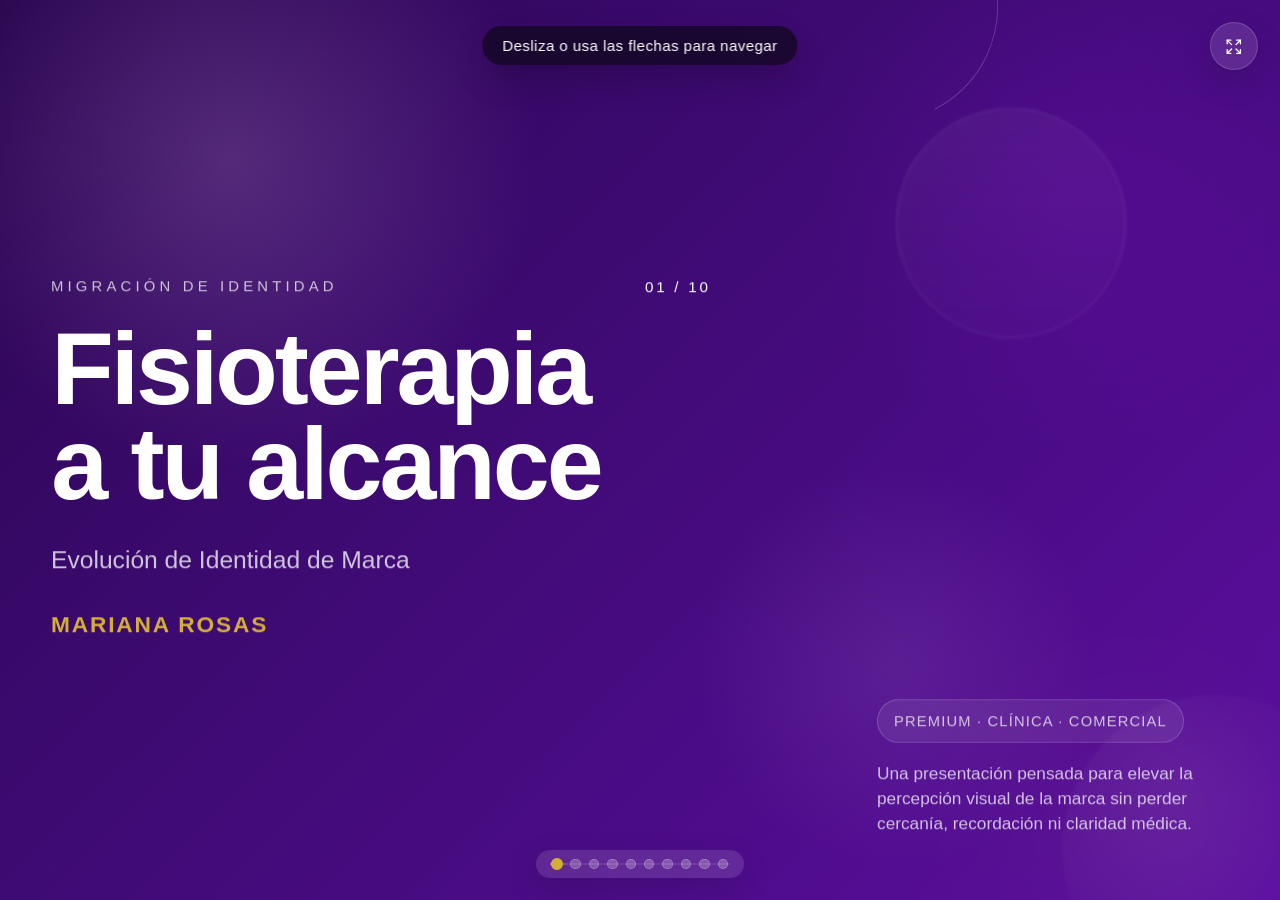
==== index.html @ 92e7b187 "fisioterapia-mariana-rosas fisioterapia-mariana-rosas" ====
<!DOCTYPE html>
<html lang="es">
<head>
  <meta charset="UTF-8" />
  <meta name="viewport" content="width=device-width, initial-scale=1.0, viewport-fit=cover" />
  <meta name="color-scheme" content="light only" />
  <title>Fisioterapia a tu alcance — Mariana Rosas | Evolución de Identidad</title>
  <style>
    :root{
      --violet-deep:#3B0A6E;
      --violet-royal:#6A0DAD;
      --violet-mid:#9B59B6;
      --lilac-soft:#C39BD3;
      --lavender-pale:#F3EEF9;
      --white:#FFFFFF;
      --gold-accent:#D4AF37;
      --ink:#1E102D;
      --muted:#6F5C87;
      --shadow:0 1.2rem 3rem rgba(40, 8, 69, 0.16);
      --radius:clamp(1rem, 2vw, 2rem);
      --pad-x:clamp(1.2rem, 4vw, 5rem);
      --pad-y:clamp(1.2rem, 3vw, 3.5rem);
      --display-font:"Avenir Next Condensed","Arial Narrow","Helvetica Neue",Helvetica,Arial,sans-serif;
      --body-font:"Avenir Next","Segoe UI","Helvetica Neue",Helvetica,Arial,sans-serif;
      --transition:720ms cubic-bezier(.22,1,.36,1);
      --slide-count:10;
    }

    *{box-sizing:border-box;}
    html,body{margin:0; width:100%; min-height:100%; overflow:hidden; background:var(--violet-deep);}
    body{
      font-family:var(--body-font);
      color:var(--ink);
      -webkit-font-smoothing:antialiased;
      text-rendering:optimizeLegibility;
    }
    img{
      display:block;
      max-width:100%;
      height:auto;
      user-select:none;
      -webkit-user-drag:none;
    }
    button{font:inherit;}
    .presentation{
      position:relative;
      width:100vw;
      width:100svw;
      height:100vh;
      height:100dvh;
      overflow:hidden;
      background:var(--violet-deep);
      isolation:isolate;
      touch-action:pan-y;
    }
    .grain{
      position:absolute;
      inset:0;
      pointer-events:none;
      opacity:.085;
      mix-blend-mode:soft-light;
      background-image:
        radial-gradient(circle at 20% 20%, rgba(255,255,255,.32) 0 .08rem, transparent .1rem),
        radial-gradient(circle at 80% 35%, rgba(255,255,255,.22) 0 .05rem, transparent .09rem),
        radial-gradient(circle at 45% 82%, rgba(255,255,255,.2) 0 .05rem, transparent .08rem),
        linear-gradient(115deg, transparent 0 48%, rgba(255,255,255,.06) 50%, transparent 52%);
      background-size: 17rem 17rem, 23rem 23rem, 19rem 19rem, 100% 100%;
      animation:grainShift 12s steps(10) infinite;
      z-index:4;
    }
    @keyframes grainShift{
      0%{transform:translate3d(0,0,0);}
      25%{transform:translate3d(-0.4rem,0.3rem,0);}
      50%{transform:translate3d(0.35rem,-0.35rem,0);}
      75%{transform:translate3d(-0.25rem,0.2rem,0);}
      100%{transform:translate3d(0,0,0);}
    }

    .slides{
      position:relative;
      display:flex;
      width:calc(var(--slide-count) * 100vw);
      width:calc(var(--slide-count) * 100svw);
      height:100%;
      transition:transform var(--transition);
      will-change:transform;
      z-index:1;
    }
    .slide{
      position:relative;
      width:100vw;
      width:100svw;
      height:100vh;
      height:100dvh;
      flex:0 0 100vw;
      flex:0 0 100svw;
      overflow:hidden;
      padding:var(--pad-y) var(--pad-x);
      display:grid;
      align-items:stretch;
      isolation:isolate;
    }
    .slide::before{
      content:"";
      position:absolute;
      inset:0;
      pointer-events:none;
      z-index:-2;
    }
    .slide::after{
      content:"";
      position:absolute;
      inset:auto auto 0 0;
      width:40vw;
      height:40vw;
      max-width:34rem;
      max-height:34rem;
      filter:blur(4rem);
      opacity:.14;
      pointer-events:none;
      z-index:-1;
    }

    .theme-dark{
      color:var(--white);
    }
    .theme-dark .muted,
    .theme-dark .eyebrow,
    .theme-dark .body-note{color:rgba(255,255,255,.74);}
    .theme-light{
      color:var(--ink);
      background:var(--white);
    }
    .theme-light .muted,
    .theme-light .body-note{color:var(--muted);}
    .eyebrow{
      font-size:clamp(.72rem, .65rem + .35vw, 1rem);
      letter-spacing:.28em;
      text-transform:uppercase;
      margin:0;
      opacity:.9;
    }
    .slide-title{
      margin:0;
      font-family:var(--display-font);
      font-weight:800;
      line-height:.92;
      letter-spacing:-.03em;
      text-wrap:balance;
    }
    .slide-subtitle{
      margin:0;
      font-size:clamp(1rem, .9rem + .8vw, 1.65rem);
      line-height:1.2;
      text-wrap:balance;
    }
    .slide-name{
      margin:0;
      font-size:clamp(1rem, .9rem + .65vw, 1.45rem);
      letter-spacing:.08em;
      text-transform:uppercase;
    }
    .body-note{
      margin:0;
      font-size:clamp(.92rem, .86rem + .38vw, 1.08rem);
      line-height:1.45;
      max-width:48ch;
    }

    .animate{
      opacity:0;
      transform:translate3d(0, 1.8rem, 0);
      will-change:transform, opacity;
    }
    .slide.active .animate{
      animation:riseFade var(--dur, 760ms) cubic-bezier(.22,1,.36,1) forwards;
      animation-delay:var(--d, 0ms);
    }
    .clip-reveal{
      clip-path:inset(0 100% 0 0);
    }
    .slide.active .clip-reveal{
      animation:clipReveal calc(var(--dur, 760ms) + 120ms) cubic-bezier(.22,1,.36,1) forwards;
      animation-delay:var(--d, 0ms);
      opacity:1;
      transform:none;
    }
    .scale-reveal{
      transform:scale(.82);
    }
    .slide.active .scale-reveal{
      animation:scaleReveal var(--dur, 760ms) cubic-bezier(.22,1,.36,1) forwards;
      animation-delay:var(--d, 0ms);
    }
    .draw-line path,
    .draw-line line,
    .draw-line polyline{
      stroke-dasharray:1200;
      stroke-dashoffset:1200;
      opacity:0;
    }
    .slide.active .draw-line path,
    .slide.active .draw-line line,
    .slide.active .draw-line polyline{
      animation:drawPath 1100ms cubic-bezier(.22,1,.36,1) forwards;
      animation-delay:var(--d, 0ms);
    }
    .swatch{
      transform:scaleX(.1);
      transform-origin:left center;
      opacity:0;
    }
    .slide.active .swatch{
      animation:swatchGrow 720ms cubic-bezier(.22,1,.36,1) forwards;
      animation-delay:var(--d, 0ms);
    }
    @keyframes riseFade{
      from{opacity:0; transform:translate3d(0, 1.8rem, 0);}
      to{opacity:1; transform:translate3d(0,0,0);}
    }
    @keyframes clipReveal{
      from{clip-path:inset(0 100% 0 0); opacity:1;}
      to{clip-path:inset(0 0 0 0); opacity:1;}
    }
    @keyframes scaleReveal{
      from{opacity:0; transform:scale(.82);}
      to{opacity:1; transform:scale(1);}
    }
    @keyframes drawPath{
      from{stroke-dashoffset:1200; opacity:0;}
      to{stroke-dashoffset:0; opacity:1;}
    }
    @keyframes swatchGrow{
      from{opacity:0; transform:scaleX(.12);}
      to{opacity:1; transform:scaleX(1);}
    }
    @keyframes shimmer{
      0%{transform:translateX(-15%) rotate(-8deg);}
      100%{transform:translateX(15%) rotate(-8deg);}
    }

    .top-meta{
      display:flex;
      justify-content:space-between;
      align-items:center;
      gap:1rem;
      position:relative;
      z-index:3;
    }
    .counter{
      font-size:clamp(.8rem,.75rem + .25vw,1rem);
      letter-spacing:.18em;
      text-transform:uppercase;
      opacity:.78;
    }

    .nav-zone{
      position:fixed;
      top:0;
      bottom:0;
      width:max(44px, 4.5vw);
      z-index:20;
      cursor:pointer;
      border:0;
      background:transparent;
      appearance:none;
    }
    .nav-zone.prev{left:0;}
    .nav-zone.next{right:0;}
    .nav-zone:focus-visible{
      outline:2px solid rgba(212,175,55,.8);
      outline-offset:-2px;
    }

    .ui{
      position:fixed;
      inset:auto 0 clamp(.9rem, 2vw, 1.35rem) 0;
      z-index:30;
      pointer-events:none;
      display:flex;
      justify-content:center;
      align-items:center;
      gap:1rem;
      padding-inline:clamp(1rem, 3vw, 2rem);
    }
    .progress{
      position:relative;
      display:flex;
      align-items:center;
      gap:clamp(.45rem, .4rem + .2vw, .75rem);
      padding:clamp(.45rem, .4rem + .2vw, .7rem) clamp(.7rem, .7rem + .4vw, 1rem);
      border-radius:999px;
      background:rgba(255,255,255,.12);
      backdrop-filter:blur(14px);
      -webkit-backdrop-filter:blur(14px);
      pointer-events:auto;
      box-shadow:0 .7rem 2rem rgba(0,0,0,.14);
    }
    .progress-line{
      position:absolute;
      left:.85rem;
      right:.85rem;
      top:50%;
      height:1px;
      background:rgba(255,255,255,.18);
      transform:translateY(-50%);
      z-index:0;
    }
    .progress-line-fill{
      position:absolute;
      left:0;
      top:0;
      bottom:0;
      width:0%;
      background:linear-gradient(90deg, var(--gold-accent), rgba(212,175,55,.15));
      transition:width var(--transition);
    }
    .dots{
      position:relative;
      display:flex;
      gap:clamp(.42rem, .36rem + .18vw, .72rem);
      z-index:1;
    }
    .dot{
      width:clamp(.58rem, .52rem + .16vw, .78rem);
      height:clamp(.58rem, .52rem + .16vw, .78rem);
      border-radius:50%;
      border:1px solid rgba(255,255,255,.22);
      background:rgba(255,255,255,.22);
      padding:0;
      cursor:pointer;
      pointer-events:auto;
      transition:transform 320ms ease, background 320ms ease, border-color 320ms ease;
    }
    .dot.active{
      background:var(--gold-accent);
      border-color:var(--gold-accent);
      transform:scale(1.2);
    }
    .dot:focus-visible{
      outline:2px solid var(--white);
      outline-offset:2px;
    }
    .fullscreen-btn{
      position:fixed;
      top:clamp(.85rem, 2vw, 1.4rem);
      right:clamp(.85rem, 2vw, 1.4rem);
      z-index:32;
      width:max(44px, 3rem);
      height:max(44px, 3rem);
      border-radius:999px;
      border:1px solid rgba(255,255,255,.16);
      background:rgba(255,255,255,.12);
      color:var(--white);
      backdrop-filter:blur(14px);
      -webkit-backdrop-filter:blur(14px);
      cursor:pointer;
      display:grid;
      place-items:center;
      box-shadow:0 .7rem 2rem rgba(0,0,0,.16);
    }
    .fullscreen-btn svg{width:1.1rem;height:1.1rem;}

    .hint{
      position:fixed;
      left:50%;
      top:clamp(1.1rem, 3vw, 1.6rem);
      transform:translateX(-50%);
      z-index:31;
      padding:clamp(.6rem,.55rem + .2vw,.8rem) clamp(1rem,.95rem + .4vw,1.25rem);
      border-radius:999px;
      background:rgba(15, 7, 27, .72);
      color:var(--white);
      font-size:clamp(.82rem, .78rem + .2vw, .98rem);
      letter-spacing:.03em;
      box-shadow:0 .9rem 2rem rgba(0,0,0,.18);
      backdrop-filter:blur(14px);
      -webkit-backdrop-filter:blur(14px);
      transition:opacity 520ms ease, transform 520ms ease;
      pointer-events:none;
    }
    .hint.hide{
      opacity:0;
      transform:translateX(-50%) translateY(-.8rem);
    }

    .badge{
      display:inline-flex;
      align-items:center;
      gap:.55rem;
      min-height:44px;
      padding:.72rem 1rem;
      border-radius:999px;
      font-size:clamp(.8rem,.76rem + .2vw,.95rem);
      letter-spacing:.08em;
      text-transform:uppercase;
      border:1px solid rgba(255,255,255,.18);
      background:rgba(255,255,255,.08);
      width:max-content;
      max-width:100%;
    }
    .theme-light .badge{
      background:rgba(155,89,182,.08);
      border-color:rgba(106,13,173,.14);
      color:var(--violet-deep);
    }
    .line-accent{
      display:block;
      width:min(13rem, 28vw);
      height:1px;
      background:linear-gradient(90deg, var(--gold-accent), transparent);
    }

    .logo-card{
      position:relative;
      background:rgba(255,255,255,.98);
      border-radius:calc(var(--radius) * 1.05);
      box-shadow:var(--shadow);
      padding:clamp(1rem, 2.5vw, 1.75rem);
      min-height:0;
    }
    .logo-card.dark{
      background:linear-gradient(180deg, rgba(255,255,255,.96), rgba(243,238,249,.96));
    }
    .logo-card img{
      width:100%;
      max-width:100%;
      min-width:120px;
      object-fit:contain;
      margin-inline:auto;
      filter:drop-shadow(0 1rem 1.2rem rgba(59,10,110,.08));
    }
    .logo-tag{
      margin:0 0 .8rem;
      font-size:clamp(.72rem, .7rem + .22vw, .92rem);
      letter-spacing:.2em;
      text-transform:uppercase;
      color:var(--violet-mid);
    }
    .logo-note{
      margin:.85rem 0 0;
      font-size:clamp(.88rem, .84rem + .18vw, .98rem);
      line-height:1.35;
      color:var(--muted);
    }

    .s1{
      background:
        radial-gradient(circle at 18% 18%, rgba(195,155,211,.23), transparent 24%),
        radial-gradient(circle at 84% 22%, rgba(106,13,173,.32), transparent 20%),
        radial-gradient(circle at 70% 74%, rgba(195,155,211,.12), transparent 18%),
        linear-gradient(135deg, #29054f 0%, #3B0A6E 35%, #5C0EA1 100%);
    }
    .s1::after{
      background:radial-gradient(circle, rgba(212,175,55,.36), transparent 55%);
      left:auto; right:-8vw; bottom:-14vw;
    }
    .s1 .cover-grid{
      display:grid;
      grid-template-columns:minmax(0,1.15fr) minmax(0,.85fr);
      align-items:end;
      height:100%;
      gap:clamp(1rem,3vw,3.5rem);
    }
    .s1 .content{
      align-self:center;
      max-width:min(65rem, 100%);
      position:relative;
      z-index:2;
    }
    .s1 .orb{
      position:absolute;
      border-radius:50%;
      filter:blur(.1rem);
      opacity:.9;
    }
    .s1 .orb.one{
      width:clamp(9rem,18vw,18rem);
      aspect-ratio:1;
      right:12vw;
      top:12vh;
      background:linear-gradient(180deg, rgba(195,155,211,.08), rgba(195,155,211,.02));
      border:1px solid rgba(255,255,255,.12);
    }
    .s1 .orb.two{
      width:clamp(16rem,24vw,22rem);
      aspect-ratio:1;
      right:-7vw;
      bottom:-8vw;
      background:radial-gradient(circle at 35% 35%, rgba(255,255,255,.22), rgba(255,255,255,.02) 60%, transparent 65%);
      opacity:.3;
    }
    .s1 .arc{
      position:absolute;
      top:-12vh;
      right:22vw;
      width:clamp(10rem,18vw,18rem);
      aspect-ratio:1;
      border:1px solid rgba(255,255,255,.18);
      border-left-color:transparent;
      border-bottom-color:transparent;
      border-radius:50%;
      transform:rotate(18deg);
    }
    .s1 .slide-title{
      font-size:clamp(3rem, 8vw, 8.8rem);
      max-width:10ch;
      color:var(--white);
    }
    .s1 .slide-subtitle{
      margin-top:clamp(1rem, 2vw, 1.35rem);
      color:rgba(255,255,255,.76);
      max-width:28ch;
    }
    .s1 .slide-name{
      margin-top:clamp(1rem, 1.8vw, 1.55rem);
      color:var(--gold-accent);
      font-weight:600;
    }
    .s1 .right-note{
      align-self:end;
      justify-self:end;
      max-width:22rem;
      display:grid;
      gap:1.1rem;
      padding-bottom:clamp(1rem,2vw,2rem);
      color:rgba(255,255,255,.74);
    }

    .s2{
      background:
        radial-gradient(circle at 82% 24%, rgba(155,89,182,.18), transparent 16%),
        radial-gradient(circle at 91% 88%, rgba(106,13,173,.08), transparent 18%),
        linear-gradient(180deg, #F8F4FC 0%, #F3EEF9 100%);
    }
    .s2::after{
      background:radial-gradient(circle, rgba(106,13,173,.18), transparent 58%);
      left:-8vw; bottom:-18vw;
    }
    .s2 .layout{
      display:grid;
      grid-template-columns:minmax(0,1.1fr) minmax(0,.9fr);
      gap:clamp(1rem,4vw,4rem);
      align-items:center;
      height:100%;
    }
    .word-stream{
      display:flex;
      flex-wrap:wrap;
      gap:.24em;
      max-width:11ch;
      font-family:var(--display-font);
      font-weight:800;
      font-size:clamp(2.35rem, 6vw, 6.25rem);
      line-height:.94;
      letter-spacing:-.045em;
      color:var(--violet-deep);
    }
    .word-stream span{
      opacity:0;
      transform:translateY(1rem);
    }
    .slide.active .word-stream span{
      animation:riseFade 620ms cubic-bezier(.22,1,.36,1) forwards;
    }
    .slide.active .word-stream span:nth-child(1){animation-delay:90ms;}
    .slide.active .word-stream span:nth-child(2){animation-delay:180ms;}
    .slide.active .word-stream span:nth-child(3){animation-delay:270ms;}
    .slide.active .word-stream span:nth-child(4){animation-delay:360ms;}
    .slide.active .word-stream span:nth-child(5){animation-delay:450ms;}
    .slide.active .word-stream span:nth-child(6){animation-delay:540ms;}
    .slide.active .word-stream span:nth-child(7){animation-delay:630ms;}
    .slide.active .word-stream span:nth-child(8){animation-delay:720ms;}
    .s2 .micro-notes{
      display:flex;
      flex-wrap:wrap;
      gap:.85rem;
      margin-top:clamp(1.2rem,2vw,1.8rem);
    }
    .micro-chip{
      min-height:44px;
      padding:.9rem 1rem;
      border-radius:999px;
      background:rgba(106,13,173,.08);
      color:var(--violet-deep);
      font-size:clamp(.84rem,.8rem + .18vw,.95rem);
      line-height:1.15;
      border:1px solid rgba(106,13,173,.11);
    }
    .shape-stage{
      position:relative;
      min-height:min(58vh, 34rem);
      display:grid;
      place-items:center;
    }
    .shape-stage svg{
      width:min(100%, 32rem);
      height:auto;
      filter:drop-shadow(0 1.5rem 2rem rgba(106,13,173,.08));
    }

    .s3{
      background:
        radial-gradient(circle at 18% 18%, rgba(195,155,211,.18), transparent 12%),
        radial-gradient(circle at 82% 84%, rgba(106,13,173,.08), transparent 12%),
        linear-gradient(180deg, #FFFFFF 0%, #FCFAFE 100%);
    }
    .s3 .layout{
      display:grid;
      grid-template-rows:auto 1fr auto;
      height:100%;
      align-items:center;
    }
    .origin-wrap{
      display:grid;
      justify-items:center;
      gap:clamp(1rem,2vw,1.5rem);
      align-self:center;
    }
    .origin-card{
      width:min(84vw, 58rem);
      padding:clamp(1.2rem, 2vw, 1.5rem);
      border-radius:calc(var(--radius) * 1.1);
      background:linear-gradient(180deg, #fff, #faf8fc);
      box-shadow:0 1.5rem 3rem rgba(54, 10, 97, .08);
    }
    .origin-card img{
      width:min(100%, 46rem);
      margin-inline:auto;
      min-width:120px;
    }
    .origin-line{
      width:min(14rem, 36vw);
      height:2px;
      background:linear-gradient(90deg, transparent, var(--gold-accent), transparent);
    }

    .s4{
      background:
        radial-gradient(circle at 18% 18%, rgba(155,89,182,.16), transparent 18%),
        radial-gradient(circle at 78% 80%, rgba(212,175,55,.12), transparent 16%),
        linear-gradient(135deg, #1d0437 0%, #30075a 42%, #47107f 100%);
    }
    .s4 .layout{
      display:grid;
      grid-template-columns:minmax(0,.88fr) auto minmax(0,1.05fr);
      gap:clamp(.9rem, 3vw, 2.5rem);
      align-items:center;
      height:100%;
    }
    .transition-arrow{
      width:clamp(4rem, 10vw, 8rem);
      justify-self:center;
      align-self:center;
      opacity:.9;
    }
    .transition-arrow svg{
      width:100%;
      height:auto;
      overflow:visible;
    }

    .s5{
      background:
        radial-gradient(circle at 85% 18%, rgba(155,89,182,.22), transparent 13%),
        radial-gradient(circle at 8% 92%, rgba(195,155,211,.26), transparent 14%),
        linear-gradient(180deg, #FBF9FE 0%, #F3EEF9 100%);
    }
    .s5 .layout{
      position:relative;
      display:grid;
      grid-template-columns:minmax(0,.72fr) minmax(0,1.1fr);
      gap:clamp(1rem, 4vw, 4rem);
      align-items:end;
      height:100%;
    }
    .diag-line{
      position:absolute;
      inset:auto auto 14% 35%;
      width:min(34vw, 28rem);
      height:1px;
      background:linear-gradient(90deg, rgba(212,175,55,.15), var(--gold-accent), rgba(212,175,55,.12));
      transform:rotate(-16deg);
      transform-origin:left center;
      opacity:.9;
    }
    .proposal-panel{
      position:relative;
      padding:clamp(1rem, 2vw, 1.5rem) 0 0;
    }
    .proposal-panel .logo-card{
      background:linear-gradient(180deg, rgba(255,255,255,.96), rgba(249,245,252,.98));
    }

    .s6{
      background:
        radial-gradient(circle at 55% 15%, rgba(212,175,55,.12), transparent 16%),
        radial-gradient(circle at 15% 85%, rgba(195,155,211,.2), transparent 18%),
        linear-gradient(135deg, #250547 0%, #3B0A6E 45%, #5a159d 100%);
    }
    .s6 .layout{
      display:grid;
      grid-template-columns:minmax(0,.9fr) minmax(0,1.05fr);
      gap:clamp(1rem,4vw,4rem);
      align-items:center;
      height:100%;
    }
    .ghost-card{
      position:relative;
      padding:clamp(1rem, 2vw, 1.5rem);
      border-radius:calc(var(--radius) * 1.1);
      background:rgba(255,255,255,.08);
      border:1px solid rgba(255,255,255,.08);
      backdrop-filter:blur(10px);
      -webkit-backdrop-filter:blur(10px);
    }
    .ghost-card img{
      filter:grayscale(1) brightness(1.12) contrast(.88);
      opacity:.3;
    }

    .s7{
      background:
        radial-gradient(circle at 82% 16%, rgba(155,89,182,.18), transparent 11%),
        radial-gradient(circle at 15% 87%, rgba(195,155,211,.18), transparent 12%),
        linear-gradient(180deg, #FFFFFF 0%, #FBF8FD 100%);
    }
    .s7 .layout{
      display:grid;
      grid-template-rows:auto auto 1fr;
      gap:clamp(.8rem, 1.5vw, 1.35rem);
      height:100%;
    }
    .logo-grid{
      display:grid;
      grid-template-columns:repeat(auto-fit, minmax(min(16rem, 100%), 1fr));
      gap:clamp(.9rem, 1.2vw, 1.25rem);
      align-content:start;
    }
    .mini-card{
      min-height:0;
      padding:clamp(.9rem, 1.2vw, 1.2rem);
      border-radius:1.2rem;
      background:#fff;
      border:1px solid rgba(59,10,110,.08);
      box-shadow:0 .9rem 1.8rem rgba(59,10,110,.06);
      display:grid;
      gap:.85rem;
    }
    .mini-card .variant{
      font-size:clamp(.72rem,.7rem + .2vw,.9rem);
      letter-spacing:.18em;
      text-transform:uppercase;
      color:var(--violet-mid);
      margin:0;
    }
    .mini-card img{
      width:100%;
      min-width:120px;
      max-height:clamp(8rem, 18vw, 11rem);
      object-fit:contain;
    }
    .mono{
      filter:grayscale(1) contrast(1.1) brightness(.55);
    }
    .secondary{
      filter:saturate(.86) brightness(1.04);
    }

    .s8{
      background:
        linear-gradient(90deg, rgba(59,10,110,1) 0%, rgba(59,10,110,1) 30%, rgba(243,238,249,1) 30%, rgba(255,255,255,1) 100%);
      color:var(--ink);
    }
    .s8::after{
      background:radial-gradient(circle, rgba(155,89,182,.22), transparent 60%);
      left:58%; bottom:-18vw;
    }
    .s8 .layout{
      display:grid;
      grid-template-columns:minmax(16rem, .8fr) minmax(0, 1.2fr);
      gap:clamp(1rem, 4vw, 4rem);
      align-items:start;
      height:100%;
    }
    .palette-intro{
      color:var(--white);
      padding-top:clamp(1rem, 2vw, 2rem);
      display:grid;
      gap:1rem;
      align-content:start;
    }
    .palette-grid{
      display:grid;
      grid-template-columns:repeat(3, minmax(0, 1fr));
      gap:clamp(.9rem, 1.3vw, 1.2rem);
      align-self:center;
    }
    .swatch-card{
      border-radius:1.35rem;
      overflow:hidden;
      background:#fff;
      box-shadow:0 1.2rem 2rem rgba(59,10,110,.08);
      aspect-ratio:3 / 1;
      display:grid;
      grid-template-columns:minmax(5rem, .85fr) minmax(0, 1.2fr);
      min-height:0;
    }
    .swatch-chip{
      height:100%;
    }
    .swatch-copy{
      padding:clamp(.75rem, 1vw, 1rem);
      display:grid;
      align-content:center;
      gap:.24rem;
      background:#fff;
    }
    .swatch-copy h4{
      margin:0;
      font-size:clamp(.96rem, .9rem + .3vw, 1.12rem);
      color:var(--violet-deep);
    }
    .swatch-copy p{
      margin:0;
      font-size:clamp(.78rem, .74rem + .18vw, .92rem);
      color:var(--muted);
      line-height:1.25;
    }

    .s9{
      background:
        radial-gradient(circle at 10% 18%, rgba(195,155,211,.18), transparent 14%),
        radial-gradient(circle at 88% 80%, rgba(106,13,173,.1), transparent 12%),
        linear-gradient(180deg, #FFFFFF 0%, #FCFAFE 100%);
    }
    .s9 .layout{
      display:grid;
      grid-template-columns:minmax(0, .92fr) minmax(0, 1.08fr);
      gap:clamp(1rem, 3.8vw, 3.5rem);
      align-items:center;
      height:100%;
    }
    .type-wall{
      display:grid;
      gap:clamp(.8rem,1vw,1rem);
      align-content:start;
    }
    .type-big{
      font-family:var(--display-font);
      font-size:clamp(4rem, 11vw, 10rem);
      line-height:.86;
      letter-spacing:-.06em;
      color:var(--violet-deep);
      margin:0;
    }
    .type-caption{
      margin:0;
      font-size:clamp(.82rem,.76rem + .18vw,.95rem);
      letter-spacing:.22em;
      text-transform:uppercase;
      color:var(--violet-mid);
    }
    .type-stack{
      display:grid;
      gap:clamp(.8rem, 1vw, 1rem);
    }
    .type-row{
      border-radius:1.2rem;
      border:1px solid rgba(59,10,110,.08);
      padding:clamp(.9rem, 1.25vw, 1.15rem);
      background:#fff;
      box-shadow:0 .7rem 1.4rem rgba(59,10,110,.05);
    }
    .type-row h4{
      margin:0;
      color:var(--violet-mid);
      font-size:clamp(.74rem,.7rem + .18vw,.88rem);
      letter-spacing:.2em;
      text-transform:uppercase;
    }
    .type-row p{
      margin:.35rem 0 0;
      color:var(--violet-deep);
      line-height:1;
    }
    .type-row .xl{font-family:var(--display-font); font-size:clamp(2rem,3vw,3rem); font-weight:800;}
    .type-row .lg{font-size:clamp(1.35rem,2vw,1.9rem); font-weight:600;}
    .type-row .md{font-size:clamp(1rem,1.2vw,1.15rem); font-weight:500; line-height:1.35;}
    .type-row .sm{font-size:clamp(.82rem,1vw,.95rem); font-weight:500; letter-spacing:.08em; text-transform:uppercase;}
    .alphabet{
      margin-top:clamp(.2rem, .5vw, .5rem);
      font-size:clamp(.86rem, .82rem + .18vw, 1rem);
      line-height:1.5;
      color:var(--muted);
      word-break:break-word;
    }

    .s10{
      background:
        radial-gradient(circle at 16% 16%, rgba(195,155,211,.2), transparent 18%),
        radial-gradient(circle at 84% 72%, rgba(212,175,55,.12), transparent 18%),
        linear-gradient(135deg, #240441 0%, #3B0A6E 42%, #5C0EA1 100%);
    }
    .s10::after{
      background:radial-gradient(circle, rgba(212,175,55,.34), transparent 58%);
      left:-8vw;
      bottom:-20vw;
    }
    .s10 .layout{
      display:grid;
      align-content:center;
      justify-items:center;
      text-align:center;
      gap:clamp(.95rem, 1.5vw, 1.2rem);
      height:100%;
    }
    .s10 .slide-title{
      font-size:clamp(3rem, 8vw, 8.6rem);
      max-width:10ch;
      color:#fff;
    }
    .gold-line{
      width:min(16rem, 34vw);
      height:2px;
      background:linear-gradient(90deg, transparent, var(--gold-accent), transparent);
      position:relative;
      overflow:hidden;
    }
    .gold-line::after{
      content:"";
      position:absolute;
      inset:-100% auto -100% -30%;
      width:30%;
      background:linear-gradient(90deg, transparent, rgba(255,255,255,.85), transparent);
      filter:blur(.2rem);
    }
    .slide.active .gold-line::after{
      animation:shimmer 1500ms ease forwards;
      animation-delay:480ms;
    }

    .stack{
      display:grid;
      gap:clamp(.7rem, 1vw, 1rem);
      align-content:start;
    }
    .split-note{
      display:grid;
      gap:clamp(.7rem, 1vw, 1rem);
      align-content:start;
    }

    @media (max-width: 1280px){
      .s1 .cover-grid,
      .s2 .layout,
      .s5 .layout,
      .s6 .layout,
      .s8 .layout,
      .s9 .layout{
        gap:clamp(.9rem,2.4vw,2rem);
      }
    }

    @media (max-width: 1024px){
      .slide{
        padding:clamp(1rem, 4vw, 2rem);
      }
      .s1 .cover-grid,
      .s2 .layout,
      .s5 .layout,
      .s6 .layout,
      .s8 .layout,
      .s9 .layout{
        grid-template-columns:1fr;
      }
      .s4 .layout{
        grid-template-columns:1fr;
      }
      .transition-arrow{
        width:clamp(4.5rem, 18vw, 7rem);
        transform:rotate(90deg);
      }
      .palette-grid{
        grid-template-columns:repeat(2, minmax(0, 1fr));
      }
      .s8{
        background:
          linear-gradient(180deg, rgba(59,10,110,1) 0%, rgba(59,10,110,1) 32%, rgba(243,238,249,1) 32%, rgba(255,255,255,1) 100%);
      }
      .diag-line{display:none;}
      .s1 .right-note{justify-self:start; align-self:start;}
    }

    @media (max-width: 768px){
      .slide{
        padding:clamp(.95rem, 4.2vw, 1.4rem);
      }
      .nav-zone{
        width:40px;
      }
      .progress{
        background:rgba(255,255,255,.14);
        padding:.55rem .8rem;
      }
      .progress-line{display:none;}
      .dot{
        width:.58rem;
        height:.58rem;
      }
      .palette-grid{
        grid-template-columns:1fr;
      }
      .swatch-card{
        aspect-ratio:2 / 1;
        grid-template-columns:1fr 1.2fr;
      }
      .logo-grid{
        grid-template-columns:1fr;
      }
      .s1 .slide-title,
      .s10 .slide-title{
        max-width:100%;
      }
      .type-big{
        font-size:clamp(3rem, 15vw, 6rem);
      }
      .counter{
        font-size:.82rem;
      }
    }

    @media (max-width: 480px){
      .badge, .micro-chip{
        width:100%;
      }
      .swatch-card{
        grid-template-columns:1fr;
        aspect-ratio:2 / 1;
      }
      .swatch-chip{min-height:5.2rem;}
      .origin-card,
      .logo-card{
        padding:.95rem;
      }
      .fullscreen-btn{
        top:.75rem; right:.75rem;
      }
    }

    @media (min-width: 1440px){
      .slide{
        padding-inline:clamp(3rem, 5vw, 6rem);
      }
      .progress{
        transform:scale(1.02);
      }
    }

    @media (min-width: 1920px){
      .slide{
        padding-inline:clamp(4rem, 6vw, 8rem);
      }
      .badge{
        transform:translateZ(0);
      }
    }

    @media (prefers-reduced-motion: reduce){
      *, *::before, *::after{
        animation-duration:0.01ms !important;
        animation-iteration-count:1 !important;
        transition-duration:0.01ms !important;
        scroll-behavior:auto !important;
      }
      .grain{display:none;}
    }
  </style>
</head>
<body>
  <div class="presentation" id="presentation" aria-label="Presentación interactiva de evolución de identidad">
    <div class="grain" aria-hidden="true"></div>

    <button class="nav-zone prev" id="prevZone" aria-label="Diapositiva anterior"></button>
    <button class="nav-zone next" id="nextZone" aria-label="Diapositiva siguiente"></button>

    <button class="fullscreen-btn" id="fullscreenBtn" aria-label="Pantalla completa" title="Pantalla completa">
      <svg viewBox="0 0 24 24" fill="none" stroke="currentColor" stroke-width="1.8" stroke-linecap="round" stroke-linejoin="round" aria-hidden="true">
        <polyline points="8 3 3 3 3 8"></polyline>
        <line x1="3" y1="3" x2="9" y2="9"></line>
        <polyline points="16 3 21 3 21 8"></polyline>
        <line x1="15" y1="9" x2="21" y2="3"></line>
        <polyline points="8 21 3 21 3 16"></polyline>
        <line x1="3" y1="21" x2="9" y2="15"></line>
        <polyline points="16 21 21 21 21 16"></polyline>
        <line x1="15" y1="15" x2="21" y2="21"></line>
      </svg>
    </button>

    <div class="hint" id="hint">Desliza o usa las flechas para navegar</div>

    <div class="slides" id="slides">
      <section class="slide s1 theme-dark active" data-title="Portada" aria-hidden="false">
        <div class="orb one" aria-hidden="true"></div>
        <div class="orb two" aria-hidden="true"></div>
        <div class="arc" aria-hidden="true"></div>
        <div class="cover-grid">
          <div class="content stack">
            <div class="top-meta">
              <p class="eyebrow animate" style="--d:100ms">Migración de identidad</p>
              <p class="counter animate" style="--d:180ms">01 / 10</p>
            </div>
            <h1 class="slide-title clip-reveal" style="--d:220ms">Fisioterapia a tu alcance</h1>
            <p class="slide-subtitle animate" style="--d:420ms">Evolución de Identidad de Marca</p>
            <p class="slide-name animate" style="--d:520ms">Mariana Rosas</p>
          </div>
          <div class="right-note">
            <div class="badge animate" style="--d:620ms">Premium · Clínica · Comercial</div>
            <p class="body-note animate" style="--d:760ms">Una presentación pensada para elevar la percepción visual de la marca sin perder cercanía, recordación ni claridad médica.</p>
          </div>
        </div>
      </section>

      <section class="slide s2 theme-light" data-title="Punto de partida" aria-hidden="true">
        <div class="layout">
          <div class="stack">
            <div class="top-meta">
              <p class="eyebrow animate" style="--d:120ms">Punto de partida</p>
              <p class="counter animate" style="--d:180ms">02 / 10</p>
            </div>
            <div class="word-stream" aria-label="Una marca con historia. Una identidad con futuro.">
              <span>Una</span><span>marca</span><span>con</span><span>historia.</span><span>Una</span><span>identidad</span><span>con</span><span>futuro.</span>
            </div>
            <div class="micro-notes">
              <div class="micro-chip animate" style="--d:660ms">Confianza ya construida en consulta</div>
              <div class="micro-chip animate" style="--d:760ms">Mayor solidez visual para crecer</div>
              <div class="micro-chip animate" style="--d:860ms">Más presencia sin perder calidez</div>
            </div>
          </div>

          <div class="shape-stage">
            <svg class="draw-line animate" style="--d:260ms" viewBox="0 0 520 520" fill="none" xmlns="http://www.w3.org/2000/svg" aria-hidden="true">
              <defs>
                <linearGradient id="shapeGrad" x1="88" y1="92" x2="430" y2="430" gradientUnits="userSpaceOnUse">
                  <stop stop-color="#6A0DAD"/>
                  <stop offset="1" stop-color="#C39BD3"/>
                </linearGradient>
              </defs>
              <circle cx="260" cy="260" r="178" stroke="url(#shapeGrad)" stroke-width="1.8"/>
              <path d="M146 188C170 137 217 104 274 104C364 104 428 176 428 260C428 344 363 416 280 416C221 416 179 391 148 336" stroke="url(#shapeGrad)" stroke-width="16" stroke-linecap="round"/>
              <path d="M176 218C197 245 228 260 270 260C313 260 344 275 365 301" stroke="#D4AF37" stroke-width="2.5" stroke-linecap="round"/>
              <circle cx="150" cy="336" r="24" fill="#6A0DAD" fill-opacity=".1" stroke="#6A0DAD"/>
              <circle cx="368" cy="300" r="15" fill="#D4AF37" fill-opacity=".18" stroke="#D4AF37"/>
            </svg>
          </div>
        </div>
      </section>

      <section class="slide s3 theme-light" data-title="Identidad anterior" aria-hidden="true">
        <div class="layout">
          <div class="top-meta">
            <p class="eyebrow animate" style="--d:120ms">Identidad de origen</p>
            <p class="counter animate" style="--d:180ms">03 / 10</p>
          </div>

          <div class="origin-wrap">
            <div class="origin-card animate scale-reveal" style="--d:260ms">
              <img src="logoold.png" alt="Logotipo original de Fisioterapia a tu alcance — Mariana Rosas" loading="lazy" decoding="async" />
            </div>
            <div class="origin-line animate" style="--d:560ms"></div>
          </div>

          <p class="body-note animate" style="--d:720ms; justify-self:center; text-align:center;">El punto de partida tiene reconocimiento local y una intención clara de servicio. La migración propone llevarlo a un lenguaje visual más preciso, más sólido y más memorable.</p>
        </div>
      </section>

      <section class="slide s4 theme-dark" data-title="Propuesta A" aria-hidden="true">
        <div class="layout">
          <div class="split-note">
            <div class="top-meta">
              <p class="eyebrow animate" style="--d:120ms">Antes</p>
              <p class="counter animate" style="--d:180ms">04 / 10</p>
            </div>
            <div class="logo-card dark animate scale-reveal" style="--d:260ms">
              <p class="logo-tag">Identidad de origen</p>
              <img src="logoold.png" alt="Logotipo anterior" loading="lazy" decoding="async" />
            </div>
          </div>

          <div class="transition-arrow animate" style="--d:520ms">
            <svg class="draw-line" viewBox="0 0 160 140" fill="none" xmlns="http://www.w3.org/2000/svg" aria-hidden="true">
              <path d="M10 70H126" stroke="#D4AF37" stroke-width="2.2" stroke-linecap="round"/>
              <path d="M96 32L134 70L96 108" stroke="#D4AF37" stroke-width="2.2" stroke-linecap="round" stroke-linejoin="round"/>
            </svg>
          </div>

          <div class="split-note">
            <div class="badge animate" style="--d:640ms">Propuesta A · Símbolo clínico</div>
            <div class="logo-card animate scale-reveal" style="--d:760ms">
              <p class="logo-tag">Nueva identidad</p>
              <img src="logo1.png" alt="Propuesta A: símbolo de serpiente y columna en violeta" loading="lazy" decoding="async" />
              <p class="logo-note">Una lectura más simbólica, médica y contundente. La columna se vuelve emblema; la serpiente aporta memoria visual y carácter.</p>
            </div>
          </div>
        </div>
      </section>

      <section class="slide s5 theme-light" data-title="Propuesta B" aria-hidden="true">
        <div class="layout">
          <div class="diag-line animate" style="--d:540ms" aria-hidden="true"></div>

          <div class="stack">
            <div class="top-meta">
              <p class="eyebrow animate" style="--d:120ms">Transición tipográfica</p>
              <p class="counter animate" style="--d:180ms">05 / 10</p>
            </div>
            <div class="logo-card animate" style="--d:300ms">
              <p class="logo-tag">Antes</p>
              <img src="logoold.png" alt="Identidad de origen" loading="lazy" decoding="async" />
            </div>
          </div>

          <div class="proposal-panel stack">
            <div class="badge animate" style="--d:520ms">Propuesta B · Claridad editorial</div>
            <h2 class="slide-title clip-reveal" style="--d:620ms; font-size:clamp(2.4rem, 5.5vw, 5.8rem); color:var(--violet-deep); max-width:10ch;">La marca se ordena sin perder cercanía.</h2>
            <div class="logo-card animate scale-reveal" style="--d:760ms">
              <p class="logo-tag">Nueva identidad</p>
              <img src="logo2.png" alt="Propuesta B: logotipo tipográfico refinado en violeta" loading="lazy" decoding="async" />
              <p class="logo-note">Una solución más limpia, legible y escalable. El peso recae en la palabra y en una presencia visual más controlada.</p>
            </div>
          </div>
        </div>
      </section>

      <section class="slide s6 theme-dark" data-title="Propuesta C" aria-hidden="true">
        <div class="layout">
          <div class="stack">
            <div class="top-meta">
              <p class="eyebrow animate" style="--d:120ms">Transición Propuesta C</p>
              <p class="counter animate" style="--d:180ms">06 / 10</p>
            </div>
            <h2 class="slide-title clip-reveal" style="--d:300ms; font-size:clamp(2.6rem, 5.8vw, 6rem); color:#fff; max-width:10ch;">Más autoridad. Más gesto. Más impacto.</h2>
            <div class="badge animate" style="--d:520ms">Propuesta C · Emblema dominante</div>
          </div>

          <div class="stack">
            <div class="ghost-card animate" style="--d:420ms">
              <p class="logo-tag" style="color:rgba(255,255,255,.58)">Origen desaturado</p>
              <img src="logoold.png" alt="Identidad anterior en transición" loading="lazy" decoding="async" />
            </div>

            <div class="logo-card animate scale-reveal" style="--d:720ms">
              <p class="logo-tag">Nueva identidad</p>
              <img src="logo3.png" alt="Propuesta C: emblema alado con rayo en violeta" loading="lazy" decoding="async" />
              <p class="logo-note">La lectura pasa de servicio local a sello distintivo. Es una ruta más expresiva, más firme y con vocación de marca protagonista.</p>
            </div>
          </div>
        </div>
      </section>

      <section class="slide s7 theme-light" data-title="Sistema de logotipos" aria-hidden="true">
        <div class="layout">
          <div class="top-meta">
            <p class="eyebrow animate" style="--d:120ms">Sistema de logotipos</p>
            <p class="counter animate" style="--d:180ms">07 / 10</p>
          </div>

          <h2 class="slide-title clip-reveal" style="--d:280ms; font-size:clamp(2.2rem, 5vw, 4.8rem); color:var(--violet-deep); max-width:12ch;">Tres rutas. Un mismo territorio visual.</h2>

          <div class="logo-grid">
            <article class="mini-card animate" style="--d:420ms">
              <p class="variant">A · Principal</p>
              <img src="logo1.png" alt="Propuesta A principal" loading="lazy" decoding="async" />
            </article>
            <article class="mini-card animate" style="--d:540ms">
              <p class="variant">A · Secundaria</p>
              <img class="secondary" src="logo1.png" alt="Propuesta A secundaria" loading="lazy" decoding="async" />
            </article>
            <article class="mini-card animate" style="--d:660ms">
              <p class="variant">A · Monocromática</p>
              <img class="mono" src="logo1.png" alt="Propuesta A monocromática" loading="lazy" decoding="async" />
            </article>

            <article class="mini-card animate" style="--d:780ms">
              <p class="variant">B · Principal</p>
              <img src="logo2.png" alt="Propuesta B principal" loading="lazy" decoding="async" />
            </article>
            <article class="mini-card animate" style="--d:900ms">
              <p class="variant">B · Secundaria</p>
              <img class="secondary" src="logo2.png" alt="Propuesta B secundaria" loading="lazy" decoding="async" />
            </article>
            <article class="mini-card animate" style="--d:1020ms">
              <p class="variant">B · Monocromática</p>
              <img class="mono" src="logo2.png" alt="Propuesta B monocromática" loading="lazy" decoding="async" />
            </article>

            <article class="mini-card animate" style="--d:1140ms">
              <p class="variant">C · Principal</p>
              <img src="logo3.png" alt="Propuesta C principal" loading="lazy" decoding="async" />
            </article>
            <article class="mini-card animate" style="--d:1260ms">
              <p class="variant">C · Secundaria</p>
              <img class="secondary" src="logo3.png" alt="Propuesta C secundaria" loading="lazy" decoding="async" />
            </article>
            <article class="mini-card animate" style="--d:1380ms">
              <p class="variant">C · Monocromática</p>
              <img class="mono" src="logo3.png" alt="Propuesta C monocromática" loading="lazy" decoding="async" />
            </article>
          </div>
        </div>
      </section>

      <section class="slide s8" data-title="Paleta de color" aria-hidden="true">
        <div class="layout">
          <div class="palette-intro">
            <div class="top-meta">
              <p class="eyebrow animate" style="--d:120ms; color:rgba(255,255,255,.68)">Paleta de color</p>
              <p class="counter animate" style="--d:180ms; color:rgba(255,255,255,.72)">08 / 10</p>
            </div>
            <h2 class="slide-title clip-reveal" style="--d:280ms; font-size:clamp(2.5rem, 5.4vw, 5.8rem); color:#fff; max-width:7ch;">Un sistema cromático con presencia y precisión.</h2>
            <span class="line-accent animate" style="--d:520ms"></span>
            <p class="body-note animate" style="--d:660ms; color:rgba(255,255,255,.74);">Violetas profundos para autoridad, lilas para cercanía y un dorado mínimo para jerarquía fina.</p>
          </div>

          <div class="palette-grid">
            <article class="swatch-card swatch" style="--d:340ms">
              <div class="swatch-chip" style="background:#3B0A6E"></div>
              <div class="swatch-copy">
                <h4>Violeta profundo</h4>
                <p>#3B0A6E · Fondo maestro</p>
              </div>
            </article>
            <article class="swatch-card swatch" style="--d:440ms">
              <div class="swatch-chip" style="background:#6A0DAD"></div>
              <div class="swatch-copy">
                <h4>Morado real</h4>
                <p>#6A0DAD · Acento de energía</p>
              </div>
            </article>
            <article class="swatch-card swatch" style="--d:540ms">
              <div class="swatch-chip" style="background:#9B59B6"></div>
              <div class="swatch-copy">
                <h4>Morado medio</h4>
                <p>#9B59B6 · Continuidad visual</p>
              </div>
            </article>
            <article class="swatch-card swatch" style="--d:640ms">
              <div class="swatch-chip" style="background:#C39BD3"></div>
              <div class="swatch-copy">
                <h4>Lila suave</h4>
                <p>#C39BD3 · Respiración y cercanía</p>
              </div>
            </article>
            <article class="swatch-card swatch" style="--d:740ms">
              <div class="swatch-chip" style="background:#F3EEF9"></div>
              <div class="swatch-copy">
                <h4>Lavanda pálido</h4>
                <p>#F3EEF9 · Base luminosa</p>
              </div>
            </article>
            <article class="swatch-card swatch" style="--d:840ms">
              <div class="swatch-chip" style="background:#D4AF37"></div>
              <div class="swatch-copy">
                <h4>Dorado fino</h4>
                <p>#D4AF37 · Jerarquía mínima</p>
              </div>
            </article>
          </div>
        </div>
      </section>

      <section class="slide s9 theme-light" data-title="Sistema tipográfico" aria-hidden="true">
        <div class="layout">
          <div class="type-wall">
            <div class="top-meta">
              <p class="eyebrow animate" style="--d:120ms">Sistema tipográfico</p>
              <p class="counter animate" style="--d:180ms">09 / 10</p>
            </div>
            <p class="type-caption animate" style="--d:320ms">Titular editorial condensado</p>
            <h2 class="type-big clip-reveal" style="--d:420ms">Aa</h2>
            <p class="body-note animate" style="--d:560ms">Una combinación de alto contraste entre un display estrecho para títulos y una sans limpia para lectura, interfaz y soporte clínico.</p>
            <p class="alphabet animate" style="--d:700ms">ABCDEFGHIJKLMNÑOPQRSTUVWXYZ · abcdefghijklmnñopqrstuvwxyz · 0123456789</p>
          </div>

          <div class="type-stack">
            <div class="type-row animate" style="--d:420ms">
              <h4>Titular</h4>
              <p class="xl">Fisioterapia a tu alcance</p>
            </div>
            <div class="type-row animate" style="--d:540ms">
              <h4>Subtítulo</h4>
              <p class="lg">Evolución de identidad</p>
            </div>
            <div class="type-row animate" style="--d:660ms">
              <h4>Cuerpo</h4>
              <p class="md">Una lectura clara, humana y controlada para piezas clínicas, comerciales y de presentación.</p>
            </div>
            <div class="type-row animate" style="--d:780ms">
              <h4>Caption</h4>
              <p class="sm">Jerarquía fina · Etiquetas · Sistema</p>
            </div>
          </div>
        </div>
      </section>

      <section class="slide s10 theme-dark" data-title="Cierre" aria-hidden="true">
        <div class="layout">
          <p class="eyebrow animate" style="--d:120ms">Cierre</p>
          <h2 class="slide-title clip-reveal" style="--d:240ms">Una nueva identidad. El mismo propósito.</h2>
          <div class="gold-line animate" style="--d:460ms"></div>
          <p class="slide-subtitle animate" style="--d:620ms; color:rgba(255,255,255,.76)">Fisioterapia a tu alcance</p>
          <p class="slide-name animate" style="--d:740ms; color:var(--lilac-soft)">Mariana Rosas</p>
        </div>
      </section>
    </div>

    <div class="ui" aria-hidden="false">
      <div class="progress" id="progress">
        <div class="progress-line" aria-hidden="true">
          <div class="progress-line-fill" id="progressFill"></div>
        </div>
        <div class="dots" id="dots"></div>
      </div>
    </div>
  </div>

  <script>
    (() => {
      const slides = [...document.querySelectorAll('.slide')];
      const deck = document.getElementById('slides');
      const dotsWrap = document.getElementById('dots');
      const progressFill = document.getElementById('progressFill');
      const hint = document.getElementById('hint');
      const prevZone = document.getElementById('prevZone');
      const nextZone = document.getElementById('nextZone');
      const fullscreenBtn = document.getElementById('fullscreenBtn');
      const prefersReducedMotion = window.matchMedia('(prefers-reduced-motion: reduce)').matches;
      let current = 0;
      let touchStartX = 0;
      let touchEndX = 0;
      let isAnimating = false;

      function buildDots() {
        slides.forEach((slide, index) => {
          const dot = document.createElement('button');
          dot.className = 'dot' + (index === 0 ? ' active' : '');
          dot.type = 'button';
          dot.setAttribute('aria-label', `Ir a la diapositiva ${index + 1}`);
          dot.dataset.index = index;
          dot.addEventListener('click', () => goTo(index));
          dotsWrap.appendChild(dot);
        });
      }

      function replayAnimations(slide) {
        const animated = slide.querySelectorAll('.animate, .clip-reveal, .scale-reveal, .swatch, .draw-line');
        animated.forEach((el) => {
          el.style.animation = 'none';
          void el.offsetWidth;
          el.style.animation = '';
        });
      }

      function updateUI() {
        slides.forEach((slide, index) => {
          const isActive = index === current;
          slide.classList.toggle('active', isActive);
          slide.setAttribute('aria-hidden', isActive ? 'false' : 'true');
          const counter = slide.querySelector('.counter');
          if (counter) counter.textContent = `${String(index + 1).padStart(2, '0')} / ${String(slides.length).padStart(2, '0')}`;
        });

        [...dotsWrap.children].forEach((dot, index) => {
          dot.classList.toggle('active', index === current);
        });

        const progressPercent = ((current + 1) / slides.length) * 100;
        progressFill.style.width = `${progressPercent}%`;
        deck.style.transform = `translate3d(${-current * 100}vw, 0, 0)`;

        replayAnimations(slides[current]);
      }

      function goTo(index) {
        if (index < 0 || index > slides.length - 1 || index === current || isAnimating) return;
        isAnimating = true;
        current = index;
        updateUI();
        window.setTimeout(() => { isAnimating = false; }, prefersReducedMotion ? 20 : 760);
      }

      function next() {
        if (current < slides.length - 1) goTo(current + 1);
      }

      function prev() {
        if (current > 0) goTo(current - 1);
      }

      function toggleFullscreen() {
        const root = document.documentElement;
        if (!document.fullscreenElement) {
          root.requestFullscreen?.().catch(() => {});
        } else {
          document.exitFullscreen?.().catch(() => {});
        }
      }

      function onKeydown(event) {
        if (event.key === 'ArrowRight' || event.key === 'PageDown' || event.key === ' ') {
          event.preventDefault();
          next();
        }
        if (event.key === 'ArrowLeft' || event.key === 'PageUp') {
          event.preventDefault();
          prev();
        }
        if (event.key.toLowerCase() === 'f') {
          toggleFullscreen();
        }
      }

      function onTouchStart(event) {
        touchStartX = event.changedTouches[0].screenX;
      }

      function onTouchEnd(event) {
        touchEndX = event.changedTouches[0].screenX;
        const delta = touchEndX - touchStartX;
        const threshold = 50;
        if (Math.abs(delta) < threshold) return;
        if (delta < 0) next();
        if (delta > 0) prev();
      }

      function hideHint() {
        setTimeout(() => hint.classList.add('hide'), 3000);
      }

      buildDots();
      updateUI();
      hideHint();

      prevZone.addEventListener('click', prev);
      nextZone.addEventListener('click', next);
      fullscreenBtn.addEventListener('click', toggleFullscreen);
      window.addEventListener('keydown', onKeydown);
      deck.addEventListener('touchstart', onTouchStart, { passive: true });
      deck.addEventListener('touchend', onTouchEnd, { passive: true });

      deck.addEventListener('click', (event) => {
        const interactive = event.target.closest('button, a');
        if (interactive) return;
        if (window.innerWidth <= 768) return;
        const x = event.clientX;
        if (x > window.innerWidth * 0.62) next();
        if (x < window.innerWidth * 0.38) prev();
      });

      window.addEventListener('resize', () => {
        deck.style.transition = 'none';
        deck.style.transform = `translate3d(${-current * 100}vw, 0, 0)`;
        requestAnimationFrame(() => {
          deck.style.transition = '';
        });
      });
    })();
  </script>
</body>
</html>
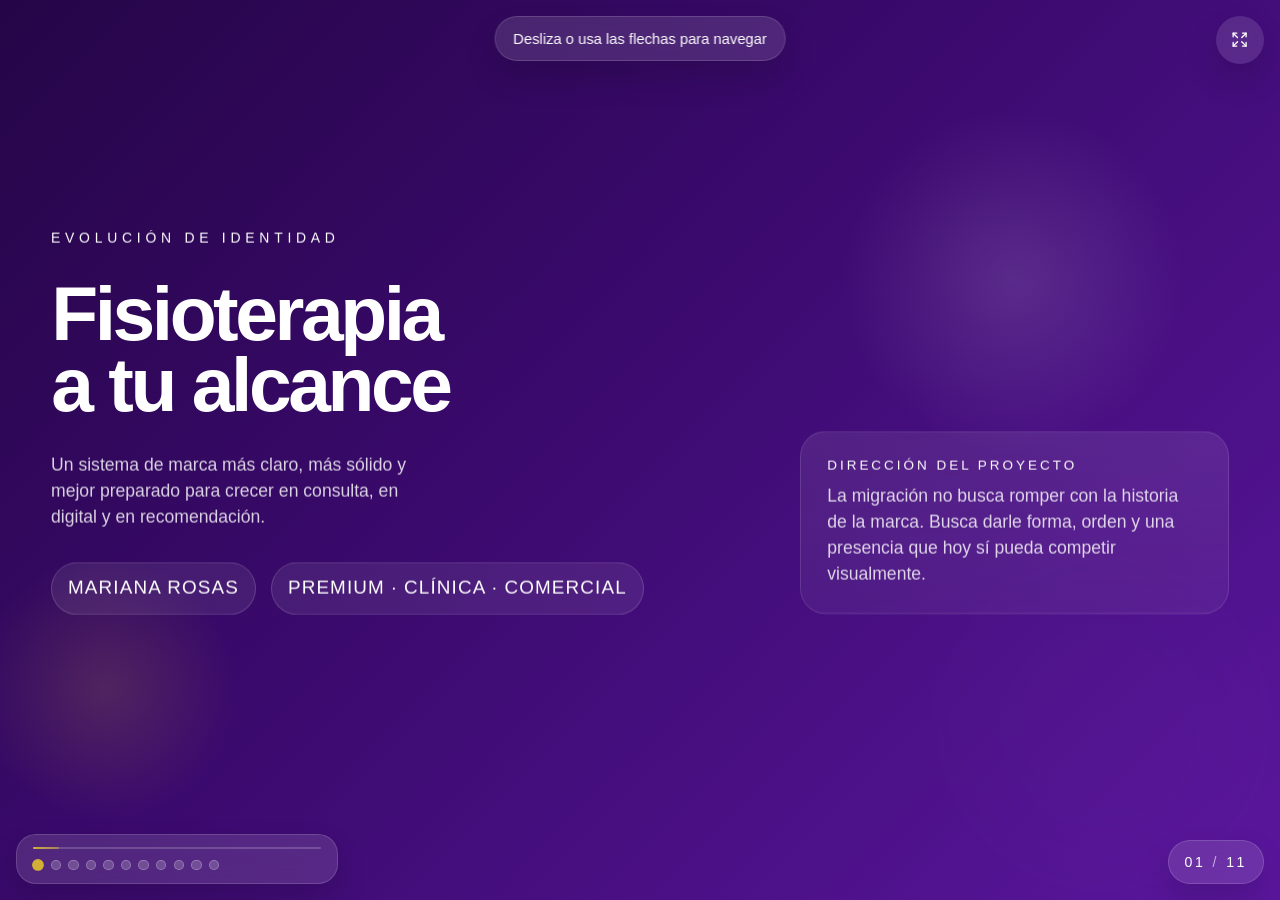
==== commit 76fcb7ad: "fisioterapia-atualcance fisioterapia-atualcance" ====
--- a/index.html
+++ b/index.html
@@ -4,1078 +4,10 @@
   <meta charset="UTF-8" />
   <meta name="viewport" content="width=device-width, initial-scale=1.0, viewport-fit=cover" />
   <meta name="color-scheme" content="light only" />
-  <title>Fisioterapia a tu alcance — Mariana Rosas | Evolución de Identidad</title>
-  <style>
-    :root{
-      --violet-deep:#3B0A6E;
-      --violet-royal:#6A0DAD;
-      --violet-mid:#9B59B6;
-      --lilac-soft:#C39BD3;
-      --lavender-pale:#F3EEF9;
-      --white:#FFFFFF;
-      --gold-accent:#D4AF37;
-      --ink:#1E102D;
-      --muted:#6F5C87;
-      --shadow:0 1.2rem 3rem rgba(40, 8, 69, 0.16);
-      --radius:clamp(1rem, 2vw, 2rem);
-      --pad-x:clamp(1.2rem, 4vw, 5rem);
-      --pad-y:clamp(1.2rem, 3vw, 3.5rem);
-      --display-font:"Avenir Next Condensed","Arial Narrow","Helvetica Neue",Helvetica,Arial,sans-serif;
-      --body-font:"Avenir Next","Segoe UI","Helvetica Neue",Helvetica,Arial,sans-serif;
-      --transition:720ms cubic-bezier(.22,1,.36,1);
-      --slide-count:10;
-    }
-
-    *{box-sizing:border-box;}
-    html,body{margin:0; width:100%; min-height:100%; overflow:hidden; background:var(--violet-deep);}
-    body{
-      font-family:var(--body-font);
-      color:var(--ink);
-      -webkit-font-smoothing:antialiased;
-      text-rendering:optimizeLegibility;
-    }
-    img{
-      display:block;
-      max-width:100%;
-      height:auto;
-      user-select:none;
-      -webkit-user-drag:none;
-    }
-    button{font:inherit;}
-    .presentation{
-      position:relative;
-      width:100vw;
-      width:100svw;
-      height:100vh;
-      height:100dvh;
-      overflow:hidden;
-      background:var(--violet-deep);
-      isolation:isolate;
-      touch-action:pan-y;
-    }
-    .grain{
-      position:absolute;
-      inset:0;
-      pointer-events:none;
-      opacity:.085;
-      mix-blend-mode:soft-light;
-      background-image:
-        radial-gradient(circle at 20% 20%, rgba(255,255,255,.32) 0 .08rem, transparent .1rem),
-        radial-gradient(circle at 80% 35%, rgba(255,255,255,.22) 0 .05rem, transparent .09rem),
-        radial-gradient(circle at 45% 82%, rgba(255,255,255,.2) 0 .05rem, transparent .08rem),
-        linear-gradient(115deg, transparent 0 48%, rgba(255,255,255,.06) 50%, transparent 52%);
-      background-size: 17rem 17rem, 23rem 23rem, 19rem 19rem, 100% 100%;
-      animation:grainShift 12s steps(10) infinite;
-      z-index:4;
-    }
-    @keyframes grainShift{
-      0%{transform:translate3d(0,0,0);}
-      25%{transform:translate3d(-0.4rem,0.3rem,0);}
-      50%{transform:translate3d(0.35rem,-0.35rem,0);}
-      75%{transform:translate3d(-0.25rem,0.2rem,0);}
-      100%{transform:translate3d(0,0,0);}
-    }
-
-    .slides{
-      position:relative;
-      display:flex;
-      width:calc(var(--slide-count) * 100vw);
-      width:calc(var(--slide-count) * 100svw);
-      height:100%;
-      transition:transform var(--transition);
-      will-change:transform;
-      z-index:1;
-    }
-    .slide{
-      position:relative;
-      width:100vw;
-      width:100svw;
-      height:100vh;
-      height:100dvh;
-      flex:0 0 100vw;
-      flex:0 0 100svw;
-      overflow:hidden;
-      padding:var(--pad-y) var(--pad-x);
-      display:grid;
-      align-items:stretch;
-      isolation:isolate;
-    }
-    .slide::before{
-      content:"";
-      position:absolute;
-      inset:0;
-      pointer-events:none;
-      z-index:-2;
-    }
-    .slide::after{
-      content:"";
-      position:absolute;
-      inset:auto auto 0 0;
-      width:40vw;
-      height:40vw;
-      max-width:34rem;
-      max-height:34rem;
-      filter:blur(4rem);
-      opacity:.14;
-      pointer-events:none;
-      z-index:-1;
-    }
-
-    .theme-dark{
-      color:var(--white);
-    }
-    .theme-dark .muted,
-    .theme-dark .eyebrow,
-    .theme-dark .body-note{color:rgba(255,255,255,.74);}
-    .theme-light{
-      color:var(--ink);
-      background:var(--white);
-    }
-    .theme-light .muted,
-    .theme-light .body-note{color:var(--muted);}
-    .eyebrow{
-      font-size:clamp(.72rem, .65rem + .35vw, 1rem);
-      letter-spacing:.28em;
-      text-transform:uppercase;
-      margin:0;
-      opacity:.9;
-    }
-    .slide-title{
-      margin:0;
-      font-family:var(--display-font);
-      font-weight:800;
-      line-height:.92;
-      letter-spacing:-.03em;
-      text-wrap:balance;
-    }
-    .slide-subtitle{
-      margin:0;
-      font-size:clamp(1rem, .9rem + .8vw, 1.65rem);
-      line-height:1.2;
-      text-wrap:balance;
-    }
-    .slide-name{
-      margin:0;
-      font-size:clamp(1rem, .9rem + .65vw, 1.45rem);
-      letter-spacing:.08em;
-      text-transform:uppercase;
-    }
-    .body-note{
-      margin:0;
-      font-size:clamp(.92rem, .86rem + .38vw, 1.08rem);
-      line-height:1.45;
-      max-width:48ch;
-    }
-
-    .animate{
-      opacity:0;
-      transform:translate3d(0, 1.8rem, 0);
-      will-change:transform, opacity;
-    }
-    .slide.active .animate{
-      animation:riseFade var(--dur, 760ms) cubic-bezier(.22,1,.36,1) forwards;
-      animation-delay:var(--d, 0ms);
-    }
-    .clip-reveal{
-      clip-path:inset(0 100% 0 0);
-    }
-    .slide.active .clip-reveal{
-      animation:clipReveal calc(var(--dur, 760ms) + 120ms) cubic-bezier(.22,1,.36,1) forwards;
-      animation-delay:var(--d, 0ms);
-      opacity:1;
-      transform:none;
-    }
-    .scale-reveal{
-      transform:scale(.82);
-    }
-    .slide.active .scale-reveal{
-      animation:scaleReveal var(--dur, 760ms) cubic-bezier(.22,1,.36,1) forwards;
-      animation-delay:var(--d, 0ms);
-    }
-    .draw-line path,
-    .draw-line line,
-    .draw-line polyline{
-      stroke-dasharray:1200;
-      stroke-dashoffset:1200;
-      opacity:0;
-    }
-    .slide.active .draw-line path,
-    .slide.active .draw-line line,
-    .slide.active .draw-line polyline{
-      animation:drawPath 1100ms cubic-bezier(.22,1,.36,1) forwards;
-      animation-delay:var(--d, 0ms);
-    }
-    .swatch{
-      transform:scaleX(.1);
-      transform-origin:left center;
-      opacity:0;
-    }
-    .slide.active .swatch{
-      animation:swatchGrow 720ms cubic-bezier(.22,1,.36,1) forwards;
-      animation-delay:var(--d, 0ms);
-    }
-    @keyframes riseFade{
-      from{opacity:0; transform:translate3d(0, 1.8rem, 0);}
-      to{opacity:1; transform:translate3d(0,0,0);}
-    }
-    @keyframes clipReveal{
-      from{clip-path:inset(0 100% 0 0); opacity:1;}
-      to{clip-path:inset(0 0 0 0); opacity:1;}
-    }
-    @keyframes scaleReveal{
-      from{opacity:0; transform:scale(.82);}
-      to{opacity:1; transform:scale(1);}
-    }
-    @keyframes drawPath{
-      from{stroke-dashoffset:1200; opacity:0;}
-      to{stroke-dashoffset:0; opacity:1;}
-    }
-    @keyframes swatchGrow{
-      from{opacity:0; transform:scaleX(.12);}
-      to{opacity:1; transform:scaleX(1);}
-    }
-    @keyframes shimmer{
-      0%{transform:translateX(-15%) rotate(-8deg);}
-      100%{transform:translateX(15%) rotate(-8deg);}
-    }
-
-    .top-meta{
-      display:flex;
-      justify-content:space-between;
-      align-items:center;
-      gap:1rem;
-      position:relative;
-      z-index:3;
-    }
-    .counter{
-      font-size:clamp(.8rem,.75rem + .25vw,1rem);
-      letter-spacing:.18em;
-      text-transform:uppercase;
-      opacity:.78;
-    }
-
-    .nav-zone{
-      position:fixed;
-      top:0;
-      bottom:0;
-      width:max(44px, 4.5vw);
-      z-index:20;
-      cursor:pointer;
-      border:0;
-      background:transparent;
-      appearance:none;
-    }
-    .nav-zone.prev{left:0;}
-    .nav-zone.next{right:0;}
-    .nav-zone:focus-visible{
-      outline:2px solid rgba(212,175,55,.8);
-      outline-offset:-2px;
-    }
-
-    .ui{
-      position:fixed;
-      inset:auto 0 clamp(.9rem, 2vw, 1.35rem) 0;
-      z-index:30;
-      pointer-events:none;
-      display:flex;
-      justify-content:center;
-      align-items:center;
-      gap:1rem;
-      padding-inline:clamp(1rem, 3vw, 2rem);
-    }
-    .progress{
-      position:relative;
-      display:flex;
-      align-items:center;
-      gap:clamp(.45rem, .4rem + .2vw, .75rem);
-      padding:clamp(.45rem, .4rem + .2vw, .7rem) clamp(.7rem, .7rem + .4vw, 1rem);
-      border-radius:999px;
-      background:rgba(255,255,255,.12);
-      backdrop-filter:blur(14px);
-      -webkit-backdrop-filter:blur(14px);
-      pointer-events:auto;
-      box-shadow:0 .7rem 2rem rgba(0,0,0,.14);
-    }
-    .progress-line{
-      position:absolute;
-      left:.85rem;
-      right:.85rem;
-      top:50%;
-      height:1px;
-      background:rgba(255,255,255,.18);
-      transform:translateY(-50%);
-      z-index:0;
-    }
-    .progress-line-fill{
-      position:absolute;
-      left:0;
-      top:0;
-      bottom:0;
-      width:0%;
-      background:linear-gradient(90deg, var(--gold-accent), rgba(212,175,55,.15));
-      transition:width var(--transition);
-    }
-    .dots{
-      position:relative;
-      display:flex;
-      gap:clamp(.42rem, .36rem + .18vw, .72rem);
-      z-index:1;
-    }
-    .dot{
-      width:clamp(.58rem, .52rem + .16vw, .78rem);
-      height:clamp(.58rem, .52rem + .16vw, .78rem);
-      border-radius:50%;
-      border:1px solid rgba(255,255,255,.22);
-      background:rgba(255,255,255,.22);
-      padding:0;
-      cursor:pointer;
-      pointer-events:auto;
-      transition:transform 320ms ease, background 320ms ease, border-color 320ms ease;
-    }
-    .dot.active{
-      background:var(--gold-accent);
-      border-color:var(--gold-accent);
-      transform:scale(1.2);
-    }
-    .dot:focus-visible{
-      outline:2px solid var(--white);
-      outline-offset:2px;
-    }
-    .fullscreen-btn{
-      position:fixed;
-      top:clamp(.85rem, 2vw, 1.4rem);
-      right:clamp(.85rem, 2vw, 1.4rem);
-      z-index:32;
-      width:max(44px, 3rem);
-      height:max(44px, 3rem);
-      border-radius:999px;
-      border:1px solid rgba(255,255,255,.16);
-      background:rgba(255,255,255,.12);
-      color:var(--white);
-      backdrop-filter:blur(14px);
-      -webkit-backdrop-filter:blur(14px);
-      cursor:pointer;
-      display:grid;
-      place-items:center;
-      box-shadow:0 .7rem 2rem rgba(0,0,0,.16);
-    }
-    .fullscreen-btn svg{width:1.1rem;height:1.1rem;}
-
-    .hint{
-      position:fixed;
-      left:50%;
-      top:clamp(1.1rem, 3vw, 1.6rem);
-      transform:translateX(-50%);
-      z-index:31;
-      padding:clamp(.6rem,.55rem + .2vw,.8rem) clamp(1rem,.95rem + .4vw,1.25rem);
-      border-radius:999px;
-      background:rgba(15, 7, 27, .72);
-      color:var(--white);
-      font-size:clamp(.82rem, .78rem + .2vw, .98rem);
-      letter-spacing:.03em;
-      box-shadow:0 .9rem 2rem rgba(0,0,0,.18);
-      backdrop-filter:blur(14px);
-      -webkit-backdrop-filter:blur(14px);
-      transition:opacity 520ms ease, transform 520ms ease;
-      pointer-events:none;
-    }
-    .hint.hide{
-      opacity:0;
-      transform:translateX(-50%) translateY(-.8rem);
-    }
-
-    .badge{
-      display:inline-flex;
-      align-items:center;
-      gap:.55rem;
-      min-height:44px;
-      padding:.72rem 1rem;
-      border-radius:999px;
-      font-size:clamp(.8rem,.76rem + .2vw,.95rem);
-      letter-spacing:.08em;
-      text-transform:uppercase;
-      border:1px solid rgba(255,255,255,.18);
-      background:rgba(255,255,255,.08);
-      width:max-content;
-      max-width:100%;
-    }
-    .theme-light .badge{
-      background:rgba(155,89,182,.08);
-      border-color:rgba(106,13,173,.14);
-      color:var(--violet-deep);
-    }
-    .line-accent{
-      display:block;
-      width:min(13rem, 28vw);
-      height:1px;
-      background:linear-gradient(90deg, var(--gold-accent), transparent);
-    }
-
-    .logo-card{
-      position:relative;
-      background:rgba(255,255,255,.98);
-      border-radius:calc(var(--radius) * 1.05);
-      box-shadow:var(--shadow);
-      padding:clamp(1rem, 2.5vw, 1.75rem);
-      min-height:0;
-    }
-    .logo-card.dark{
-      background:linear-gradient(180deg, rgba(255,255,255,.96), rgba(243,238,249,.96));
-    }
-    .logo-card img{
-      width:100%;
-      max-width:100%;
-      min-width:120px;
-      object-fit:contain;
-      margin-inline:auto;
-      filter:drop-shadow(0 1rem 1.2rem rgba(59,10,110,.08));
-    }
-    .logo-tag{
-      margin:0 0 .8rem;
-      font-size:clamp(.72rem, .7rem + .22vw, .92rem);
-      letter-spacing:.2em;
-      text-transform:uppercase;
-      color:var(--violet-mid);
-    }
-    .logo-note{
-      margin:.85rem 0 0;
-      font-size:clamp(.88rem, .84rem + .18vw, .98rem);
-      line-height:1.35;
-      color:var(--muted);
-    }
-
-    .s1{
-      background:
-        radial-gradient(circle at 18% 18%, rgba(195,155,211,.23), transparent 24%),
-        radial-gradient(circle at 84% 22%, rgba(106,13,173,.32), transparent 20%),
-        radial-gradient(circle at 70% 74%, rgba(195,155,211,.12), transparent 18%),
-        linear-gradient(135deg, #29054f 0%, #3B0A6E 35%, #5C0EA1 100%);
-    }
-    .s1::after{
-      background:radial-gradient(circle, rgba(212,175,55,.36), transparent 55%);
-      left:auto; right:-8vw; bottom:-14vw;
-    }
-    .s1 .cover-grid{
-      display:grid;
-      grid-template-columns:minmax(0,1.15fr) minmax(0,.85fr);
-      align-items:end;
-      height:100%;
-      gap:clamp(1rem,3vw,3.5rem);
-    }
-    .s1 .content{
-      align-self:center;
-      max-width:min(65rem, 100%);
-      position:relative;
-      z-index:2;
-    }
-    .s1 .orb{
-      position:absolute;
-      border-radius:50%;
-      filter:blur(.1rem);
-      opacity:.9;
-    }
-    .s1 .orb.one{
-      width:clamp(9rem,18vw,18rem);
-      aspect-ratio:1;
-      right:12vw;
-      top:12vh;
-      background:linear-gradient(180deg, rgba(195,155,211,.08), rgba(195,155,211,.02));
-      border:1px solid rgba(255,255,255,.12);
-    }
-    .s1 .orb.two{
-      width:clamp(16rem,24vw,22rem);
-      aspect-ratio:1;
-      right:-7vw;
-      bottom:-8vw;
-      background:radial-gradient(circle at 35% 35%, rgba(255,255,255,.22), rgba(255,255,255,.02) 60%, transparent 65%);
-      opacity:.3;
-    }
-    .s1 .arc{
-      position:absolute;
-      top:-12vh;
-      right:22vw;
-      width:clamp(10rem,18vw,18rem);
-      aspect-ratio:1;
-      border:1px solid rgba(255,255,255,.18);
-      border-left-color:transparent;
-      border-bottom-color:transparent;
-      border-radius:50%;
-      transform:rotate(18deg);
-    }
-    .s1 .slide-title{
-      font-size:clamp(3rem, 8vw, 8.8rem);
-      max-width:10ch;
-      color:var(--white);
-    }
-    .s1 .slide-subtitle{
-      margin-top:clamp(1rem, 2vw, 1.35rem);
-      color:rgba(255,255,255,.76);
-      max-width:28ch;
-    }
-    .s1 .slide-name{
-      margin-top:clamp(1rem, 1.8vw, 1.55rem);
-      color:var(--gold-accent);
-      font-weight:600;
-    }
-    .s1 .right-note{
-      align-self:end;
-      justify-self:end;
-      max-width:22rem;
-      display:grid;
-      gap:1.1rem;
-      padding-bottom:clamp(1rem,2vw,2rem);
-      color:rgba(255,255,255,.74);
-    }
-
-    .s2{
-      background:
-        radial-gradient(circle at 82% 24%, rgba(155,89,182,.18), transparent 16%),
-        radial-gradient(circle at 91% 88%, rgba(106,13,173,.08), transparent 18%),
-        linear-gradient(180deg, #F8F4FC 0%, #F3EEF9 100%);
-    }
-    .s2::after{
-      background:radial-gradient(circle, rgba(106,13,173,.18), transparent 58%);
-      left:-8vw; bottom:-18vw;
-    }
-    .s2 .layout{
-      display:grid;
-      grid-template-columns:minmax(0,1.1fr) minmax(0,.9fr);
-      gap:clamp(1rem,4vw,4rem);
-      align-items:center;
-      height:100%;
-    }
-    .word-stream{
-      display:flex;
-      flex-wrap:wrap;
-      gap:.24em;
-      max-width:11ch;
-      font-family:var(--display-font);
-      font-weight:800;
-      font-size:clamp(2.35rem, 6vw, 6.25rem);
-      line-height:.94;
-      letter-spacing:-.045em;
-      color:var(--violet-deep);
-    }
-    .word-stream span{
-      opacity:0;
-      transform:translateY(1rem);
-    }
-    .slide.active .word-stream span{
-      animation:riseFade 620ms cubic-bezier(.22,1,.36,1) forwards;
-    }
-    .slide.active .word-stream span:nth-child(1){animation-delay:90ms;}
-    .slide.active .word-stream span:nth-child(2){animation-delay:180ms;}
-    .slide.active .word-stream span:nth-child(3){animation-delay:270ms;}
-    .slide.active .word-stream span:nth-child(4){animation-delay:360ms;}
-    .slide.active .word-stream span:nth-child(5){animation-delay:450ms;}
-    .slide.active .word-stream span:nth-child(6){animation-delay:540ms;}
-    .slide.active .word-stream span:nth-child(7){animation-delay:630ms;}
-    .slide.active .word-stream span:nth-child(8){animation-delay:720ms;}
-    .s2 .micro-notes{
-      display:flex;
-      flex-wrap:wrap;
-      gap:.85rem;
-      margin-top:clamp(1.2rem,2vw,1.8rem);
-    }
-    .micro-chip{
-      min-height:44px;
-      padding:.9rem 1rem;
-      border-radius:999px;
-      background:rgba(106,13,173,.08);
-      color:var(--violet-deep);
-      font-size:clamp(.84rem,.8rem + .18vw,.95rem);
-      line-height:1.15;
-      border:1px solid rgba(106,13,173,.11);
-    }
-    .shape-stage{
-      position:relative;
-      min-height:min(58vh, 34rem);
-      display:grid;
-      place-items:center;
-    }
-    .shape-stage svg{
-      width:min(100%, 32rem);
-      height:auto;
-      filter:drop-shadow(0 1.5rem 2rem rgba(106,13,173,.08));
-    }
-
-    .s3{
-      background:
-        radial-gradient(circle at 18% 18%, rgba(195,155,211,.18), transparent 12%),
-        radial-gradient(circle at 82% 84%, rgba(106,13,173,.08), transparent 12%),
-        linear-gradient(180deg, #FFFFFF 0%, #FCFAFE 100%);
-    }
-    .s3 .layout{
-      display:grid;
-      grid-template-rows:auto 1fr auto;
-      height:100%;
-      align-items:center;
-    }
-    .origin-wrap{
-      display:grid;
-      justify-items:center;
-      gap:clamp(1rem,2vw,1.5rem);
-      align-self:center;
-    }
-    .origin-card{
-      width:min(84vw, 58rem);
-      padding:clamp(1.2rem, 2vw, 1.5rem);
-      border-radius:calc(var(--radius) * 1.1);
-      background:linear-gradient(180deg, #fff, #faf8fc);
-      box-shadow:0 1.5rem 3rem rgba(54, 10, 97, .08);
-    }
-    .origin-card img{
-      width:min(100%, 46rem);
-      margin-inline:auto;
-      min-width:120px;
-    }
-    .origin-line{
-      width:min(14rem, 36vw);
-      height:2px;
-      background:linear-gradient(90deg, transparent, var(--gold-accent), transparent);
-    }
-
-    .s4{
-      background:
-        radial-gradient(circle at 18% 18%, rgba(155,89,182,.16), transparent 18%),
-        radial-gradient(circle at 78% 80%, rgba(212,175,55,.12), transparent 16%),
-        linear-gradient(135deg, #1d0437 0%, #30075a 42%, #47107f 100%);
-    }
-    .s4 .layout{
-      display:grid;
-      grid-template-columns:minmax(0,.88fr) auto minmax(0,1.05fr);
-      gap:clamp(.9rem, 3vw, 2.5rem);
-      align-items:center;
-      height:100%;
-    }
-    .transition-arrow{
-      width:clamp(4rem, 10vw, 8rem);
-      justify-self:center;
-      align-self:center;
-      opacity:.9;
-    }
-    .transition-arrow svg{
-      width:100%;
-      height:auto;
-      overflow:visible;
-    }
-
-    .s5{
-      background:
-        radial-gradient(circle at 85% 18%, rgba(155,89,182,.22), transparent 13%),
-        radial-gradient(circle at 8% 92%, rgba(195,155,211,.26), transparent 14%),
-        linear-gradient(180deg, #FBF9FE 0%, #F3EEF9 100%);
-    }
-    .s5 .layout{
-      position:relative;
-      display:grid;
-      grid-template-columns:minmax(0,.72fr) minmax(0,1.1fr);
-      gap:clamp(1rem, 4vw, 4rem);
-      align-items:end;
-      height:100%;
-    }
-    .diag-line{
-      position:absolute;
-      inset:auto auto 14% 35%;
-      width:min(34vw, 28rem);
-      height:1px;
-      background:linear-gradient(90deg, rgba(212,175,55,.15), var(--gold-accent), rgba(212,175,55,.12));
-      transform:rotate(-16deg);
-      transform-origin:left center;
-      opacity:.9;
-    }
-    .proposal-panel{
-      position:relative;
-      padding:clamp(1rem, 2vw, 1.5rem) 0 0;
-    }
-    .proposal-panel .logo-card{
-      background:linear-gradient(180deg, rgba(255,255,255,.96), rgba(249,245,252,.98));
-    }
-
-    .s6{
-      background:
-        radial-gradient(circle at 55% 15%, rgba(212,175,55,.12), transparent 16%),
-        radial-gradient(circle at 15% 85%, rgba(195,155,211,.2), transparent 18%),
-        linear-gradient(135deg, #250547 0%, #3B0A6E 45%, #5a159d 100%);
-    }
-    .s6 .layout{
-      display:grid;
-      grid-template-columns:minmax(0,.9fr) minmax(0,1.05fr);
-      gap:clamp(1rem,4vw,4rem);
-      align-items:center;
-      height:100%;
-    }
-    .ghost-card{
-      position:relative;
-      padding:clamp(1rem, 2vw, 1.5rem);
-      border-radius:calc(var(--radius) * 1.1);
-      background:rgba(255,255,255,.08);
-      border:1px solid rgba(255,255,255,.08);
-      backdrop-filter:blur(10px);
-      -webkit-backdrop-filter:blur(10px);
-    }
-    .ghost-card img{
-      filter:grayscale(1) brightness(1.12) contrast(.88);
-      opacity:.3;
-    }
-
-    .s7{
-      background:
-        radial-gradient(circle at 82% 16%, rgba(155,89,182,.18), transparent 11%),
-        radial-gradient(circle at 15% 87%, rgba(195,155,211,.18), transparent 12%),
-        linear-gradient(180deg, #FFFFFF 0%, #FBF8FD 100%);
-    }
-    .s7 .layout{
-      display:grid;
-      grid-template-rows:auto auto 1fr;
-      gap:clamp(.8rem, 1.5vw, 1.35rem);
-      height:100%;
-    }
-    .logo-grid{
-      display:grid;
-      grid-template-columns:repeat(auto-fit, minmax(min(16rem, 100%), 1fr));
-      gap:clamp(.9rem, 1.2vw, 1.25rem);
-      align-content:start;
-    }
-    .mini-card{
-      min-height:0;
-      padding:clamp(.9rem, 1.2vw, 1.2rem);
-      border-radius:1.2rem;
-      background:#fff;
-      border:1px solid rgba(59,10,110,.08);
-      box-shadow:0 .9rem 1.8rem rgba(59,10,110,.06);
-      display:grid;
-      gap:.85rem;
-    }
-    .mini-card .variant{
-      font-size:clamp(.72rem,.7rem + .2vw,.9rem);
-      letter-spacing:.18em;
-      text-transform:uppercase;
-      color:var(--violet-mid);
-      margin:0;
-    }
-    .mini-card img{
-      width:100%;
-      min-width:120px;
-      max-height:clamp(8rem, 18vw, 11rem);
-      object-fit:contain;
-    }
-    .mono{
-      filter:grayscale(1) contrast(1.1) brightness(.55);
-    }
-    .secondary{
-      filter:saturate(.86) brightness(1.04);
-    }
-
-    .s8{
-      background:
-        linear-gradient(90deg, rgba(59,10,110,1) 0%, rgba(59,10,110,1) 30%, rgba(243,238,249,1) 30%, rgba(255,255,255,1) 100%);
-      color:var(--ink);
-    }
-    .s8::after{
-      background:radial-gradient(circle, rgba(155,89,182,.22), transparent 60%);
-      left:58%; bottom:-18vw;
-    }
-    .s8 .layout{
-      display:grid;
-      grid-template-columns:minmax(16rem, .8fr) minmax(0, 1.2fr);
-      gap:clamp(1rem, 4vw, 4rem);
-      align-items:start;
-      height:100%;
-    }
-    .palette-intro{
-      color:var(--white);
-      padding-top:clamp(1rem, 2vw, 2rem);
-      display:grid;
-      gap:1rem;
-      align-content:start;
-    }
-    .palette-grid{
-      display:grid;
-      grid-template-columns:repeat(3, minmax(0, 1fr));
-      gap:clamp(.9rem, 1.3vw, 1.2rem);
-      align-self:center;
-    }
-    .swatch-card{
-      border-radius:1.35rem;
-      overflow:hidden;
-      background:#fff;
-      box-shadow:0 1.2rem 2rem rgba(59,10,110,.08);
-      aspect-ratio:3 / 1;
-      display:grid;
-      grid-template-columns:minmax(5rem, .85fr) minmax(0, 1.2fr);
-      min-height:0;
-    }
-    .swatch-chip{
-      height:100%;
-    }
-    .swatch-copy{
-      padding:clamp(.75rem, 1vw, 1rem);
-      display:grid;
-      align-content:center;
-      gap:.24rem;
-      background:#fff;
-    }
-    .swatch-copy h4{
-      margin:0;
-      font-size:clamp(.96rem, .9rem + .3vw, 1.12rem);
-      color:var(--violet-deep);
-    }
-    .swatch-copy p{
-      margin:0;
-      font-size:clamp(.78rem, .74rem + .18vw, .92rem);
-      color:var(--muted);
-      line-height:1.25;
-    }
-
-    .s9{
-      background:
-        radial-gradient(circle at 10% 18%, rgba(195,155,211,.18), transparent 14%),
-        radial-gradient(circle at 88% 80%, rgba(106,13,173,.1), transparent 12%),
-        linear-gradient(180deg, #FFFFFF 0%, #FCFAFE 100%);
-    }
-    .s9 .layout{
-      display:grid;
-      grid-template-columns:minmax(0, .92fr) minmax(0, 1.08fr);
-      gap:clamp(1rem, 3.8vw, 3.5rem);
-      align-items:center;
-      height:100%;
-    }
-    .type-wall{
-      display:grid;
-      gap:clamp(.8rem,1vw,1rem);
-      align-content:start;
-    }
-    .type-big{
-      font-family:var(--display-font);
-      font-size:clamp(4rem, 11vw, 10rem);
-      line-height:.86;
-      letter-spacing:-.06em;
-      color:var(--violet-deep);
-      margin:0;
-    }
-    .type-caption{
-      margin:0;
-      font-size:clamp(.82rem,.76rem + .18vw,.95rem);
-      letter-spacing:.22em;
-      text-transform:uppercase;
-      color:var(--violet-mid);
-    }
-    .type-stack{
-      display:grid;
-      gap:clamp(.8rem, 1vw, 1rem);
-    }
-    .type-row{
-      border-radius:1.2rem;
-      border:1px solid rgba(59,10,110,.08);
-      padding:clamp(.9rem, 1.25vw, 1.15rem);
-      background:#fff;
-      box-shadow:0 .7rem 1.4rem rgba(59,10,110,.05);
-    }
-    .type-row h4{
-      margin:0;
-      color:var(--violet-mid);
-      font-size:clamp(.74rem,.7rem + .18vw,.88rem);
-      letter-spacing:.2em;
-      text-transform:uppercase;
-    }
-    .type-row p{
-      margin:.35rem 0 0;
-      color:var(--violet-deep);
-      line-height:1;
-    }
-    .type-row .xl{font-family:var(--display-font); font-size:clamp(2rem,3vw,3rem); font-weight:800;}
-    .type-row .lg{font-size:clamp(1.35rem,2vw,1.9rem); font-weight:600;}
-    .type-row .md{font-size:clamp(1rem,1.2vw,1.15rem); font-weight:500; line-height:1.35;}
-    .type-row .sm{font-size:clamp(.82rem,1vw,.95rem); font-weight:500; letter-spacing:.08em; text-transform:uppercase;}
-    .alphabet{
-      margin-top:clamp(.2rem, .5vw, .5rem);
-      font-size:clamp(.86rem, .82rem + .18vw, 1rem);
-      line-height:1.5;
-      color:var(--muted);
-      word-break:break-word;
-    }
-
-    .s10{
-      background:
-        radial-gradient(circle at 16% 16%, rgba(195,155,211,.2), transparent 18%),
-        radial-gradient(circle at 84% 72%, rgba(212,175,55,.12), transparent 18%),
-        linear-gradient(135deg, #240441 0%, #3B0A6E 42%, #5C0EA1 100%);
-    }
-    .s10::after{
-      background:radial-gradient(circle, rgba(212,175,55,.34), transparent 58%);
-      left:-8vw;
-      bottom:-20vw;
-    }
-    .s10 .layout{
-      display:grid;
-      align-content:center;
-      justify-items:center;
-      text-align:center;
-      gap:clamp(.95rem, 1.5vw, 1.2rem);
-      height:100%;
-    }
-    .s10 .slide-title{
-      font-size:clamp(3rem, 8vw, 8.6rem);
-      max-width:10ch;
-      color:#fff;
-    }
-    .gold-line{
-      width:min(16rem, 34vw);
-      height:2px;
-      background:linear-gradient(90deg, transparent, var(--gold-accent), transparent);
-      position:relative;
-      overflow:hidden;
-    }
-    .gold-line::after{
-      content:"";
-      position:absolute;
-      inset:-100% auto -100% -30%;
-      width:30%;
-      background:linear-gradient(90deg, transparent, rgba(255,255,255,.85), transparent);
-      filter:blur(.2rem);
-    }
-    .slide.active .gold-line::after{
-      animation:shimmer 1500ms ease forwards;
-      animation-delay:480ms;
-    }
-
-    .stack{
-      display:grid;
-      gap:clamp(.7rem, 1vw, 1rem);
-      align-content:start;
-    }
-    .split-note{
-      display:grid;
-      gap:clamp(.7rem, 1vw, 1rem);
-      align-content:start;
-    }
-
-    @media (max-width: 1280px){
-      .s1 .cover-grid,
-      .s2 .layout,
-      .s5 .layout,
-      .s6 .layout,
-      .s8 .layout,
-      .s9 .layout{
-        gap:clamp(.9rem,2.4vw,2rem);
-      }
-    }
-
-    @media (max-width: 1024px){
-      .slide{
-        padding:clamp(1rem, 4vw, 2rem);
-      }
-      .s1 .cover-grid,
-      .s2 .layout,
-      .s5 .layout,
-      .s6 .layout,
-      .s8 .layout,
-      .s9 .layout{
-        grid-template-columns:1fr;
-      }
-      .s4 .layout{
-        grid-template-columns:1fr;
-      }
-      .transition-arrow{
-        width:clamp(4.5rem, 18vw, 7rem);
-        transform:rotate(90deg);
-      }
-      .palette-grid{
-        grid-template-columns:repeat(2, minmax(0, 1fr));
-      }
-      .s8{
-        background:
-          linear-gradient(180deg, rgba(59,10,110,1) 0%, rgba(59,10,110,1) 32%, rgba(243,238,249,1) 32%, rgba(255,255,255,1) 100%);
-      }
-      .diag-line{display:none;}
-      .s1 .right-note{justify-self:start; align-self:start;}
-    }
-
-    @media (max-width: 768px){
-      .slide{
-        padding:clamp(.95rem, 4.2vw, 1.4rem);
-      }
-      .nav-zone{
-        width:40px;
-      }
-      .progress{
-        background:rgba(255,255,255,.14);
-        padding:.55rem .8rem;
-      }
-      .progress-line{display:none;}
-      .dot{
-        width:.58rem;
-        height:.58rem;
-      }
-      .palette-grid{
-        grid-template-columns:1fr;
-      }
-      .swatch-card{
-        aspect-ratio:2 / 1;
-        grid-template-columns:1fr 1.2fr;
-      }
-      .logo-grid{
-        grid-template-columns:1fr;
-      }
-      .s1 .slide-title,
-      .s10 .slide-title{
-        max-width:100%;
-      }
-      .type-big{
-        font-size:clamp(3rem, 15vw, 6rem);
-      }
-      .counter{
-        font-size:.82rem;
-      }
-    }
-
-    @media (max-width: 480px){
-      .badge, .micro-chip{
-        width:100%;
-      }
-      .swatch-card{
-        grid-template-columns:1fr;
-        aspect-ratio:2 / 1;
-      }
-      .swatch-chip{min-height:5.2rem;}
-      .origin-card,
-      .logo-card{
-        padding:.95rem;
-      }
-      .fullscreen-btn{
-        top:.75rem; right:.75rem;
-      }
-    }
-
-    @media (min-width: 1440px){
-      .slide{
-        padding-inline:clamp(3rem, 5vw, 6rem);
-      }
-      .progress{
-        transform:scale(1.02);
-      }
-    }
-
-    @media (min-width: 1920px){
-      .slide{
-        padding-inline:clamp(4rem, 6vw, 8rem);
-      }
-      .badge{
-        transform:translateZ(0);
-      }
-    }
-
-    @media (prefers-reduced-motion: reduce){
-      *, *::before, *::after{
-        animation-duration:0.01ms !important;
-        animation-iteration-count:1 !important;
-        transition-duration:0.01ms !important;
-        scroll-behavior:auto !important;
-      }
-      .grain{display:none;}
-    }
-  </style>
+  <meta name="description" content="Presentación interactiva de evolución de identidad para Fisioterapia a tu alcance — Mariana Rosas." />
+  <title>Fisioterapia a tu alcance — Mariana Rosas | Evolución de identidad</title>
+  <link rel="stylesheet" href="styles.css" />
+  <link rel="stylesheet" href="animations.css" />
 </head>
 <body>
   <div class="presentation" id="presentation" aria-label="Presentación interactiva de evolución de identidad">
@@ -1084,8 +16,8 @@
     <button class="nav-zone prev" id="prevZone" aria-label="Diapositiva anterior"></button>
     <button class="nav-zone next" id="nextZone" aria-label="Diapositiva siguiente"></button>
 
-    <button class="fullscreen-btn" id="fullscreenBtn" aria-label="Pantalla completa" title="Pantalla completa">
-      <svg viewBox="0 0 24 24" fill="none" stroke="currentColor" stroke-width="1.8" stroke-linecap="round" stroke-linejoin="round" aria-hidden="true">
+    <button class="fullscreen-btn ui-glass interactive" id="fullscreenBtn" aria-label="Pantalla completa" title="Pantalla completa">
+      <svg viewBox="0 0 24 24" fill="none" stroke="currentColor" stroke-width="1.85" stroke-linecap="round" stroke-linejoin="round" aria-hidden="true">
         <polyline points="8 3 3 3 3 8"></polyline>
         <line x1="3" y1="3" x2="9" y2="9"></line>
         <polyline points="16 3 21 3 21 8"></polyline>
@@ -1097,474 +29,331 @@
       </svg>
     </button>
 
-    <div class="hint" id="hint">Desliza o usa las flechas para navegar</div>
-
-    <div class="slides" id="slides">
-      <section class="slide s1 theme-dark active" data-title="Portada" aria-hidden="false">
-        <div class="orb one" aria-hidden="true"></div>
-        <div class="orb two" aria-hidden="true"></div>
-        <div class="arc" aria-hidden="true"></div>
-        <div class="cover-grid">
-          <div class="content stack">
-            <div class="top-meta">
-              <p class="eyebrow animate" style="--d:100ms">Migración de identidad</p>
-              <p class="counter animate" style="--d:180ms">01 / 10</p>
-            </div>
-            <h1 class="slide-title clip-reveal" style="--d:220ms">Fisioterapia a tu alcance</h1>
-            <p class="slide-subtitle animate" style="--d:420ms">Evolución de Identidad de Marca</p>
-            <p class="slide-name animate" style="--d:520ms">Mariana Rosas</p>
-          </div>
-          <div class="right-note">
-            <div class="badge animate" style="--d:620ms">Premium · Clínica · Comercial</div>
-            <p class="body-note animate" style="--d:760ms">Una presentación pensada para elevar la percepción visual de la marca sin perder cercanía, recordación ni claridad médica.</p>
-          </div>
-        </div>
-      </section>
-
-      <section class="slide s2 theme-light" data-title="Punto de partida" aria-hidden="true">
-        <div class="layout">
-          <div class="stack">
-            <div class="top-meta">
-              <p class="eyebrow animate" style="--d:120ms">Punto de partida</p>
-              <p class="counter animate" style="--d:180ms">02 / 10</p>
-            </div>
-            <div class="word-stream" aria-label="Una marca con historia. Una identidad con futuro.">
-              <span>Una</span><span>marca</span><span>con</span><span>historia.</span><span>Una</span><span>identidad</span><span>con</span><span>futuro.</span>
-            </div>
-            <div class="micro-notes">
-              <div class="micro-chip animate" style="--d:660ms">Confianza ya construida en consulta</div>
-              <div class="micro-chip animate" style="--d:760ms">Mayor solidez visual para crecer</div>
-              <div class="micro-chip animate" style="--d:860ms">Más presencia sin perder calidez</div>
-            </div>
-          </div>
-
-          <div class="shape-stage">
-            <svg class="draw-line animate" style="--d:260ms" viewBox="0 0 520 520" fill="none" xmlns="http://www.w3.org/2000/svg" aria-hidden="true">
-              <defs>
-                <linearGradient id="shapeGrad" x1="88" y1="92" x2="430" y2="430" gradientUnits="userSpaceOnUse">
-                  <stop stop-color="#6A0DAD"/>
-                  <stop offset="1" stop-color="#C39BD3"/>
-                </linearGradient>
-              </defs>
-              <circle cx="260" cy="260" r="178" stroke="url(#shapeGrad)" stroke-width="1.8"/>
-              <path d="M146 188C170 137 217 104 274 104C364 104 428 176 428 260C428 344 363 416 280 416C221 416 179 391 148 336" stroke="url(#shapeGrad)" stroke-width="16" stroke-linecap="round"/>
-              <path d="M176 218C197 245 228 260 270 260C313 260 344 275 365 301" stroke="#D4AF37" stroke-width="2.5" stroke-linecap="round"/>
-              <circle cx="150" cy="336" r="24" fill="#6A0DAD" fill-opacity=".1" stroke="#6A0DAD"/>
-              <circle cx="368" cy="300" r="15" fill="#D4AF37" fill-opacity=".18" stroke="#D4AF37"/>
-            </svg>
-          </div>
-        </div>
-      </section>
-
-      <section class="slide s3 theme-light" data-title="Identidad anterior" aria-hidden="true">
-        <div class="layout">
-          <div class="top-meta">
-            <p class="eyebrow animate" style="--d:120ms">Identidad de origen</p>
-            <p class="counter animate" style="--d:180ms">03 / 10</p>
-          </div>
-
-          <div class="origin-wrap">
-            <div class="origin-card animate scale-reveal" style="--d:260ms">
-              <img src="logoold.png" alt="Logotipo original de Fisioterapia a tu alcance — Mariana Rosas" loading="lazy" decoding="async" />
-            </div>
-            <div class="origin-line animate" style="--d:560ms"></div>
-          </div>
-
-          <p class="body-note animate" style="--d:720ms; justify-self:center; text-align:center;">El punto de partida tiene reconocimiento local y una intención clara de servicio. La migración propone llevarlo a un lenguaje visual más preciso, más sólido y más memorable.</p>
-        </div>
-      </section>
-
-      <section class="slide s4 theme-dark" data-title="Propuesta A" aria-hidden="true">
-        <div class="layout">
-          <div class="split-note">
-            <div class="top-meta">
-              <p class="eyebrow animate" style="--d:120ms">Antes</p>
-              <p class="counter animate" style="--d:180ms">04 / 10</p>
-            </div>
-            <div class="logo-card dark animate scale-reveal" style="--d:260ms">
-              <p class="logo-tag">Identidad de origen</p>
-              <img src="logoold.png" alt="Logotipo anterior" loading="lazy" decoding="async" />
-            </div>
-          </div>
-
-          <div class="transition-arrow animate" style="--d:520ms">
-            <svg class="draw-line" viewBox="0 0 160 140" fill="none" xmlns="http://www.w3.org/2000/svg" aria-hidden="true">
-              <path d="M10 70H126" stroke="#D4AF37" stroke-width="2.2" stroke-linecap="round"/>
-              <path d="M96 32L134 70L96 108" stroke="#D4AF37" stroke-width="2.2" stroke-linecap="round" stroke-linejoin="round"/>
-            </svg>
-          </div>
-
-          <div class="split-note">
-            <div class="badge animate" style="--d:640ms">Propuesta A · Símbolo clínico</div>
-            <div class="logo-card animate scale-reveal" style="--d:760ms">
-              <p class="logo-tag">Nueva identidad</p>
-              <img src="logo1.png" alt="Propuesta A: símbolo de serpiente y columna en violeta" loading="lazy" decoding="async" />
-              <p class="logo-note">Una lectura más simbólica, médica y contundente. La columna se vuelve emblema; la serpiente aporta memoria visual y carácter.</p>
-            </div>
-          </div>
-        </div>
-      </section>
-
-      <section class="slide s5 theme-light" data-title="Propuesta B" aria-hidden="true">
-        <div class="layout">
-          <div class="diag-line animate" style="--d:540ms" aria-hidden="true"></div>
-
-          <div class="stack">
-            <div class="top-meta">
-              <p class="eyebrow animate" style="--d:120ms">Transición tipográfica</p>
-              <p class="counter animate" style="--d:180ms">05 / 10</p>
-            </div>
-            <div class="logo-card animate" style="--d:300ms">
-              <p class="logo-tag">Antes</p>
-              <img src="logoold.png" alt="Identidad de origen" loading="lazy" decoding="async" />
-            </div>
-          </div>
-
-          <div class="proposal-panel stack">
-            <div class="badge animate" style="--d:520ms">Propuesta B · Claridad editorial</div>
-            <h2 class="slide-title clip-reveal" style="--d:620ms; font-size:clamp(2.4rem, 5.5vw, 5.8rem); color:var(--violet-deep); max-width:10ch;">La marca se ordena sin perder cercanía.</h2>
-            <div class="logo-card animate scale-reveal" style="--d:760ms">
-              <p class="logo-tag">Nueva identidad</p>
-              <img src="logo2.png" alt="Propuesta B: logotipo tipográfico refinado en violeta" loading="lazy" decoding="async" />
-              <p class="logo-note">Una solución más limpia, legible y escalable. El peso recae en la palabra y en una presencia visual más controlada.</p>
-            </div>
-          </div>
-        </div>
-      </section>
-
-      <section class="slide s6 theme-dark" data-title="Propuesta C" aria-hidden="true">
-        <div class="layout">
-          <div class="stack">
-            <div class="top-meta">
-              <p class="eyebrow animate" style="--d:120ms">Transición Propuesta C</p>
-              <p class="counter animate" style="--d:180ms">06 / 10</p>
-            </div>
-            <h2 class="slide-title clip-reveal" style="--d:300ms; font-size:clamp(2.6rem, 5.8vw, 6rem); color:#fff; max-width:10ch;">Más autoridad. Más gesto. Más impacto.</h2>
-            <div class="badge animate" style="--d:520ms">Propuesta C · Emblema dominante</div>
-          </div>
-
-          <div class="stack">
-            <div class="ghost-card animate" style="--d:420ms">
-              <p class="logo-tag" style="color:rgba(255,255,255,.58)">Origen desaturado</p>
-              <img src="logoold.png" alt="Identidad anterior en transición" loading="lazy" decoding="async" />
-            </div>
-
-            <div class="logo-card animate scale-reveal" style="--d:720ms">
-              <p class="logo-tag">Nueva identidad</p>
-              <img src="logo3.png" alt="Propuesta C: emblema alado con rayo en violeta" loading="lazy" decoding="async" />
-              <p class="logo-note">La lectura pasa de servicio local a sello distintivo. Es una ruta más expresiva, más firme y con vocación de marca protagonista.</p>
-            </div>
-          </div>
-        </div>
-      </section>
-
-      <section class="slide s7 theme-light" data-title="Sistema de logotipos" aria-hidden="true">
-        <div class="layout">
-          <div class="top-meta">
-            <p class="eyebrow animate" style="--d:120ms">Sistema de logotipos</p>
-            <p class="counter animate" style="--d:180ms">07 / 10</p>
-          </div>
-
-          <h2 class="slide-title clip-reveal" style="--d:280ms; font-size:clamp(2.2rem, 5vw, 4.8rem); color:var(--violet-deep); max-width:12ch;">Tres rutas. Un mismo territorio visual.</h2>
-
-          <div class="logo-grid">
-            <article class="mini-card animate" style="--d:420ms">
+    <div class="hint ui-glass" id="hint">Desliza o usa las flechas para navegar</div>
+
+    <main class="slides" id="slides">
+      <section class="slide theme-dark theme-cover active" aria-hidden="false" data-title="Portada">
+        <div class="slide-shell cover-shell">
+          <div class="cover-orb orb-a" aria-hidden="true"></div>
+          <div class="cover-orb orb-b" aria-hidden="true"></div>
+          <div class="cover-grid">
+            <div class="stack lg-gap z-top">
+              <p class="eyebrow animate" style="--d:120ms">Evolución de identidad</p>
+              <h1 class="title-xl clip-reveal" style="--d:220ms">Fisioterapia a tu alcance</h1>
+              <p class="subtitle-lg animate" style="--d:420ms">Un sistema de marca más claro, más sólido y mejor preparado para crecer en consulta, en digital y en recomendación.</p>
+              <div class="meta-line animate" style="--d:560ms">
+                <span class="meta-pill interactive">Mariana Rosas</span>
+                <span class="meta-pill interactive">Premium · Clínica · Comercial</span>
+              </div>
+            </div>
+            <aside class="cover-aside animate interactive" style="--d:720ms">
+              <p class="card-kicker">Dirección del proyecto</p>
+              <p class="card-copy">La migración no busca romper con la historia de la marca. Busca darle forma, orden y una presencia que hoy sí pueda competir visualmente.</p>
+            </aside>
+          </div>
+        </div>
+      </section>
+
+      <section class="slide theme-light theme-soft" aria-hidden="true" data-title="Por qué cambiar">
+        <div class="slide-shell split-hero-shell">
+          <div class="copy-column">
+            <p class="eyebrow animate" style="--d:120ms">Diagnóstico</p>
+            <h2 class="title-lg clip-reveal" style="--d:220ms">Por qué sí es necesario un cambio de diseño.</h2>
+            <p class="body-copy animate" style="--d:380ms">La identidad actual comunica el servicio, pero todavía no construye una percepción premium ni una diferenciación nítida. En pantallas pequeñas pierde jerarquía, mezcla demasiados recursos visuales y no deja una firma memorable después del primer vistazo.</p>
+            <div class="reason-list">
+              <article class="reason-card interactive animate" style="--d:520ms">
+                <h3>Claridad</h3>
+                <p>Hoy conviven símbolo, tipografías y contenedores sin una jerarquía consistente. La nueva propuesta corrige lectura, peso y orden.</p>
+              </article>
+              <article class="reason-card interactive animate" style="--d:620ms">
+                <h3>Memoria visual</h3>
+                <p>Una identidad más definida facilita que el paciente recuerde la marca, la recomiende y la relacione con profesionalismo.</p>
+              </article>
+              <article class="reason-card interactive animate" style="--d:720ms">
+                <h3>Escalabilidad</h3>
+                <p>Lo que funciona en consulta debe funcionar también en Instagram, WhatsApp, reels, impresos y señalización física.</p>
+              </article>
+            </div>
+          </div>
+          <div class="statement-column animate" style="--d:360ms">
+            <div class="statement-shape interactive">
+              <p class="statement-line">Una marca con historia.</p>
+              <p class="statement-line emphasis">Una identidad con futuro.</p>
+            </div>
+          </div>
+        </div>
+      </section>
+
+      <section class="slide theme-light theme-origin" aria-hidden="true" data-title="Identidad de origen">
+        <div class="slide-shell centered-shell">
+          <p class="eyebrow animate" style="--d:120ms">Identidad de origen</p>
+          <div class="origin-stage">
+            <div class="media-panel media-panel-wide interactive animate scale-reveal" style="--d:220ms">
+              <img src="logoold.png" alt="Logotipo original de Fisioterapia a tu alcance — Mariana Rosas" class="logo-image logo-origin" loading="lazy" decoding="async" />
+            </div>
+          </div>
+          <div class="justify-card interactive animate" style="--d:520ms">
+            <p>La marca de origen tiene un valor claro: ya existe un reconocimiento y un vínculo cercano con el paciente. Por eso la evolución debe partir del respeto a esa base, no de la negación. El rediseño toma esa cercanía y la traduce a un lenguaje más limpio, más legible y más competitivo.</p>
+          </div>
+        </div>
+      </section>
+
+      <section class="slide theme-dark theme-proposal-a" aria-hidden="true" data-title="Propuesta A">
+        <div class="slide-shell split-shell">
+          <div class="panel-block">
+            <p class="eyebrow animate" style="--d:120ms">Propuesta A</p>
+            <h2 class="title-md clip-reveal" style="--d:220ms">Símbolo clínico con fuerza icónica.</h2>
+            <p class="body-copy light animate" style="--d:380ms">Esta ruta toma el territorio médico y lo vuelve distintivo. La serpiente y la columna construyen un emblema de fácil recordación, con una lectura más especializada y un gesto visual mucho más firme.</p>
+            <div class="bullet-grid">
+              <article class="bullet-card dark interactive animate" style="--d:520ms">
+                <h3>Qué resuelve</h3>
+                <p>Da un ícono reconocible incluso cuando el nombre no aparece completo.</p>
+              </article>
+              <article class="bullet-card dark interactive animate" style="--d:620ms">
+                <h3>Qué comunica</h3>
+                <p>Precisión clínica, tratamiento corporal y una personalidad visual más sólida.</p>
+              </article>
+            </div>
+          </div>
+          <div class="media-column">
+            <div class="comparison-tag animate" style="--d:260ms">Nueva identidad</div>
+            <div class="media-panel interactive animate scale-reveal" style="--d:360ms">
+              <img src="logo1.png" alt="Propuesta A: serpiente y columna en violeta" class="logo-image logo-standard" loading="lazy" decoding="async" />
+            </div>
+            <div class="before-mini interactive animate" style="--d:620ms">
+              <span>Antes</span>
+              <img src="logoold.png" alt="Referencia de la identidad anterior" loading="lazy" decoding="async" />
+            </div>
+          </div>
+        </div>
+      </section>
+
+      <section class="slide theme-light theme-proposal-b" aria-hidden="true" data-title="Propuesta B">
+        <div class="slide-shell editorial-shell">
+          <div class="editorial-copy">
+            <p class="eyebrow animate" style="--d:120ms">Propuesta B</p>
+            <h2 class="title-lg clip-reveal" style="--d:220ms">La marca se ordena sin perder cercanía.</h2>
+            <p class="body-copy animate" style="--d:380ms">Esta propuesta concentra el valor en la palabra. Reduce ruido, mejora la lectura y vuelve la identidad más elegante y adaptable. Es la ruta más editorial, la más clara para presentaciones, perfiles digitales y piezas comerciales.</p>
+            <div class="bullet-grid one-column">
+              <article class="bullet-card interactive animate" style="--d:520ms">
+                <h3>Qué resuelve</h3>
+                <p>Hace más fácil la lectura en celular, anuncios, encabezados y materiales impresos.</p>
+              </article>
+              <article class="bullet-card interactive animate" style="--d:620ms">
+                <h3>Qué comunica</h3>
+                <p>Confianza, orden y una estética contemporánea sin perder humanidad.</p>
+              </article>
+            </div>
+          </div>
+          <div class="editorial-media">
+            <div class="media-panel media-panel-large interactive animate scale-reveal" style="--d:360ms">
+              <img src="logo2.png" alt="Propuesta B: logotipo tipográfico refinado" class="logo-image logo-standard" loading="lazy" decoding="async" />
+            </div>
+            <div class="caption-strip animate" style="--d:620ms">Nueva identidad · Ruta tipográfica</div>
+          </div>
+        </div>
+      </section>
+
+      <section class="slide theme-dark theme-proposal-c" aria-hidden="true" data-title="Propuesta C">
+        <div class="slide-shell split-shell reverse-gap">
+          <div class="panel-block">
+            <p class="eyebrow animate" style="--d:120ms">Propuesta C</p>
+            <h2 class="title-md clip-reveal" style="--d:220ms">Un emblema de carácter para una marca que quiere dominar visualmente.</h2>
+            <p class="body-copy light animate" style="--d:380ms">La tercera ruta se mueve hacia un sello más expresivo. El caduceo alado con rayo crea una identidad de fuerte impacto, pensada para marcas que quieren imponerse con mayor energía visual y presencia frontal.</p>
+            <div class="bullet-grid">
+              <article class="bullet-card dark interactive animate" style="--d:520ms">
+                <h3>Qué resuelve</h3>
+                <p>Genera una firma visual de alta recordación en redes, uniformes y piezas promocionales.</p>
+              </article>
+              <article class="bullet-card dark interactive animate" style="--d:620ms">
+                <h3>Qué comunica</h3>
+                <p>Autoridad, potencia y una personalidad más audaz dentro del sector salud.</p>
+              </article>
+            </div>
+          </div>
+          <div class="media-column">
+            <div class="media-stack">
+              <div class="media-panel interactive animate" style="--d:340ms">
+                <img src="logo3.png" alt="Propuesta C: caduceo alado con rayo" class="logo-image logo-standard" loading="lazy" decoding="async" />
+              </div>
+              <div class="media-panel ghost interactive animate" style="--d:520ms">
+                <img src="logoold.png" alt="Identidad de origen desaturada" class="logo-image logo-origin ghosted" loading="lazy" decoding="async" />
+              </div>
+            </div>
+          </div>
+        </div>
+      </section>
+
+      <section class="slide theme-light theme-system" aria-hidden="true" data-title="Sistema de logotipos">
+        <div class="slide-shell tall-shell">
+          <div class="shell-head">
+            <div>
+              <p class="eyebrow animate" style="--d:120ms">Sistema de logotipos</p>
+              <h2 class="title-lg clip-reveal" style="--d:220ms">Tres rutas. Un mismo territorio visual.</h2>
+            </div>
+            <p class="body-copy short animate" style="--d:360ms">Aquí se ordenan como sistema: misma proporción de presentación, mismas áreas de aire y un lenguaje visual consistente para evaluar con criterio real.</p>
+          </div>
+          <div class="logo-grid refined-grid">
+            <article class="mini-card interactive animate" style="--d:460ms">
               <p class="variant">A · Principal</p>
-              <img src="logo1.png" alt="Propuesta A principal" loading="lazy" decoding="async" />
-            </article>
-            <article class="mini-card animate" style="--d:540ms">
-              <p class="variant">A · Secundaria</p>
-              <img class="secondary" src="logo1.png" alt="Propuesta A secundaria" loading="lazy" decoding="async" />
-            </article>
-            <article class="mini-card animate" style="--d:660ms">
+              <div class="logo-frame"><img src="logo1.png" alt="Propuesta A principal" class="logo-image logo-standard" loading="lazy" decoding="async" /></div>
+            </article>
+            <article class="mini-card interactive animate" style="--d:560ms">
               <p class="variant">A · Monocromática</p>
-              <img class="mono" src="logo1.png" alt="Propuesta A monocromática" loading="lazy" decoding="async" />
-            </article>
-
-            <article class="mini-card animate" style="--d:780ms">
+              <div class="logo-frame"><img src="logo1.png" alt="Propuesta A monocromática" class="logo-image logo-standard mono" loading="lazy" decoding="async" /></div>
+            </article>
+            <article class="mini-card interactive animate" style="--d:660ms">
               <p class="variant">B · Principal</p>
-              <img src="logo2.png" alt="Propuesta B principal" loading="lazy" decoding="async" />
-            </article>
-            <article class="mini-card animate" style="--d:900ms">
-              <p class="variant">B · Secundaria</p>
-              <img class="secondary" src="logo2.png" alt="Propuesta B secundaria" loading="lazy" decoding="async" />
-            </article>
-            <article class="mini-card animate" style="--d:1020ms">
+              <div class="logo-frame"><img src="logo2.png" alt="Propuesta B principal" class="logo-image logo-standard" loading="lazy" decoding="async" /></div>
+            </article>
+            <article class="mini-card interactive animate" style="--d:760ms">
               <p class="variant">B · Monocromática</p>
-              <img class="mono" src="logo2.png" alt="Propuesta B monocromática" loading="lazy" decoding="async" />
-            </article>
-
-            <article class="mini-card animate" style="--d:1140ms">
+              <div class="logo-frame"><img src="logo2.png" alt="Propuesta B monocromática" class="logo-image logo-standard mono" loading="lazy" decoding="async" /></div>
+            </article>
+            <article class="mini-card interactive animate" style="--d:860ms">
               <p class="variant">C · Principal</p>
-              <img src="logo3.png" alt="Propuesta C principal" loading="lazy" decoding="async" />
-            </article>
-            <article class="mini-card animate" style="--d:1260ms">
-              <p class="variant">C · Secundaria</p>
-              <img class="secondary" src="logo3.png" alt="Propuesta C secundaria" loading="lazy" decoding="async" />
-            </article>
-            <article class="mini-card animate" style="--d:1380ms">
+              <div class="logo-frame"><img src="logo3.png" alt="Propuesta C principal" class="logo-image logo-standard" loading="lazy" decoding="async" /></div>
+            </article>
+            <article class="mini-card interactive animate" style="--d:960ms">
               <p class="variant">C · Monocromática</p>
-              <img class="mono" src="logo3.png" alt="Propuesta C monocromática" loading="lazy" decoding="async" />
-            </article>
-          </div>
-        </div>
-      </section>
-
-      <section class="slide s8" data-title="Paleta de color" aria-hidden="true">
-        <div class="layout">
-          <div class="palette-intro">
-            <div class="top-meta">
-              <p class="eyebrow animate" style="--d:120ms; color:rgba(255,255,255,.68)">Paleta de color</p>
-              <p class="counter animate" style="--d:180ms; color:rgba(255,255,255,.72)">08 / 10</p>
-            </div>
-            <h2 class="slide-title clip-reveal" style="--d:280ms; font-size:clamp(2.5rem, 5.4vw, 5.8rem); color:#fff; max-width:7ch;">Un sistema cromático con presencia y precisión.</h2>
-            <span class="line-accent animate" style="--d:520ms"></span>
-            <p class="body-note animate" style="--d:660ms; color:rgba(255,255,255,.74);">Violetas profundos para autoridad, lilas para cercanía y un dorado mínimo para jerarquía fina.</p>
-          </div>
-
-          <div class="palette-grid">
-            <article class="swatch-card swatch" style="--d:340ms">
+              <div class="logo-frame"><img src="logo3.png" alt="Propuesta C monocromática" class="logo-image logo-standard mono" loading="lazy" decoding="async" /></div>
+            </article>
+          </div>
+        </div>
+      </section>
+
+      <section class="slide theme-light theme-color" aria-hidden="true" data-title="Paleta y tipografía">
+        <div class="slide-shell color-shell">
+          <div class="color-copy">
+            <p class="eyebrow animate" style="--d:120ms">Sistema visual</p>
+            <h2 class="title-md clip-reveal" style="--d:220ms">Paleta y tipografía bajo una misma disciplina.</h2>
+            <p class="body-copy animate" style="--d:380ms">Se unificaron escalas, pesos y tonos para que la marca deje de verse fragmentada. El objetivo es que cada pieza — digital o física — se sienta parte de una misma familia visual.</p>
+            <div class="type-sample interactive animate" style="--d:520ms">
+              <span class="type-label">Tipografía</span>
+              <strong>Fisioterapia a tu alcance</strong>
+              <small>Editorial condensada para titulares · Sans limpia para lectura y soporte</small>
+            </div>
+          </div>
+          <div class="palette-grid refined-palette">
+            <article class="swatch-card interactive swatch" style="--d:340ms">
               <div class="swatch-chip" style="background:#3B0A6E"></div>
-              <div class="swatch-copy">
-                <h4>Violeta profundo</h4>
-                <p>#3B0A6E · Fondo maestro</p>
-              </div>
-            </article>
-            <article class="swatch-card swatch" style="--d:440ms">
+              <div class="swatch-copy"><h3>Violeta profundo</h3><p>#3B0A6E · Autoridad y base</p></div>
+            </article>
+            <article class="swatch-card interactive swatch" style="--d:440ms">
               <div class="swatch-chip" style="background:#6A0DAD"></div>
-              <div class="swatch-copy">
-                <h4>Morado real</h4>
-                <p>#6A0DAD · Acento de energía</p>
-              </div>
-            </article>
-            <article class="swatch-card swatch" style="--d:540ms">
+              <div class="swatch-copy"><h3>Morado real</h3><p>#6A0DAD · Energía y énfasis</p></div>
+            </article>
+            <article class="swatch-card interactive swatch" style="--d:540ms">
               <div class="swatch-chip" style="background:#9B59B6"></div>
-              <div class="swatch-copy">
-                <h4>Morado medio</h4>
-                <p>#9B59B6 · Continuidad visual</p>
-              </div>
-            </article>
-            <article class="swatch-card swatch" style="--d:640ms">
+              <div class="swatch-copy"><h3>Morado medio</h3><p>#9B59B6 · Continuidad</p></div>
+            </article>
+            <article class="swatch-card interactive swatch" style="--d:640ms">
               <div class="swatch-chip" style="background:#C39BD3"></div>
-              <div class="swatch-copy">
-                <h4>Lila suave</h4>
-                <p>#C39BD3 · Respiración y cercanía</p>
-              </div>
-            </article>
-            <article class="swatch-card swatch" style="--d:740ms">
+              <div class="swatch-copy"><h3>Lila suave</h3><p>#C39BD3 · Cercanía</p></div>
+            </article>
+            <article class="swatch-card interactive swatch" style="--d:740ms">
               <div class="swatch-chip" style="background:#F3EEF9"></div>
-              <div class="swatch-copy">
-                <h4>Lavanda pálido</h4>
-                <p>#F3EEF9 · Base luminosa</p>
-              </div>
-            </article>
-            <article class="swatch-card swatch" style="--d:840ms">
+              <div class="swatch-copy"><h3>Lavanda pálido</h3><p>#F3EEF9 · Respiración</p></div>
+            </article>
+            <article class="swatch-card interactive swatch" style="--d:840ms">
               <div class="swatch-chip" style="background:#D4AF37"></div>
-              <div class="swatch-copy">
-                <h4>Dorado fino</h4>
-                <p>#D4AF37 · Jerarquía mínima</p>
-              </div>
-            </article>
-          </div>
-        </div>
-      </section>
-
-      <section class="slide s9 theme-light" data-title="Sistema tipográfico" aria-hidden="true">
-        <div class="layout">
-          <div class="type-wall">
-            <div class="top-meta">
-              <p class="eyebrow animate" style="--d:120ms">Sistema tipográfico</p>
-              <p class="counter animate" style="--d:180ms">09 / 10</p>
-            </div>
-            <p class="type-caption animate" style="--d:320ms">Titular editorial condensado</p>
-            <h2 class="type-big clip-reveal" style="--d:420ms">Aa</h2>
-            <p class="body-note animate" style="--d:560ms">Una combinación de alto contraste entre un display estrecho para títulos y una sans limpia para lectura, interfaz y soporte clínico.</p>
-            <p class="alphabet animate" style="--d:700ms">ABCDEFGHIJKLMNÑOPQRSTUVWXYZ · abcdefghijklmnñopqrstuvwxyz · 0123456789</p>
-          </div>
-
-          <div class="type-stack">
-            <div class="type-row animate" style="--d:420ms">
-              <h4>Titular</h4>
-              <p class="xl">Fisioterapia a tu alcance</p>
-            </div>
-            <div class="type-row animate" style="--d:540ms">
-              <h4>Subtítulo</h4>
-              <p class="lg">Evolución de identidad</p>
-            </div>
-            <div class="type-row animate" style="--d:660ms">
-              <h4>Cuerpo</h4>
-              <p class="md">Una lectura clara, humana y controlada para piezas clínicas, comerciales y de presentación.</p>
-            </div>
-            <div class="type-row animate" style="--d:780ms">
-              <h4>Caption</h4>
-              <p class="sm">Jerarquía fina · Etiquetas · Sistema</p>
-            </div>
-          </div>
-        </div>
-      </section>
-
-      <section class="slide s10 theme-dark" data-title="Cierre" aria-hidden="true">
-        <div class="layout">
+              <div class="swatch-copy"><h3>Dorado fino</h3><p>#D4AF37 · Jerarquía mínima</p></div>
+            </article>
+          </div>
+        </div>
+      </section>
+
+      <section class="slide theme-dark theme-social" aria-hidden="true" data-title="Uso en redes sociales">
+        <div class="slide-shell social-shell">
+          <div class="shell-head dark-head">
+            <div>
+              <p class="eyebrow animate" style="--d:120ms">Aplicación digital</p>
+              <h2 class="title-lg clip-reveal" style="--d:220ms">Cómo se traduce este branding en redes sociales.</h2>
+            </div>
+            <p class="body-copy light short animate" style="--d:360ms">La nueva identidad permite una línea visual consistente para reels, carruseles, portadas de video, historias destacadas y anuncios pagados. Ya no depende de improvisación gráfica.</p>
+          </div>
+          <div class="social-grid">
+            <article class="device-card interactive animate" style="--d:460ms">
+              <span class="device-tag">Post 1:1</span>
+              <div class="mockup post">
+                <div class="mockup-header"></div>
+                <div class="mockup-logo"><img src="logo2.png" alt="Uso del logotipo en publicación cuadrada" loading="lazy" decoding="async" /></div>
+                <div class="mockup-copy">Rehabilitación deportiva con una firma visual clara y reconocible.</div>
+              </div>
+            </article>
+            <article class="device-card interactive animate" style="--d:560ms">
+              <span class="device-tag">Story / Reel 9:16</span>
+              <div class="mockup story">
+                <div class="mockup-logo floating"><img src="logo1.png" alt="Uso del símbolo en portada vertical" loading="lazy" decoding="async" /></div>
+                <div class="mockup-band"></div>
+                <div class="mockup-copy">Portadas limpias, legibles y con mayor capacidad de recordación.</div>
+              </div>
+            </article>
+            <article class="device-card interactive animate" style="--d:660ms">
+              <span class="device-tag">Perfil / Destacadas</span>
+              <div class="mockup profile">
+                <div class="avatar-ring"><img src="logo3.png" alt="Uso del emblema en avatar y destacadas" loading="lazy" decoding="async" /></div>
+                <div class="profile-lines">
+                  <span></span><span></span><span></span>
+                </div>
+              </div>
+            </article>
+          </div>
+        </div>
+      </section>
+
+      <section class="slide theme-light theme-impact" aria-hidden="true" data-title="Alcance e impacto">
+        <div class="slide-shell impact-shell">
+          <div class="impact-copy">
+            <p class="eyebrow animate" style="--d:120ms">Alcance del rediseño</p>
+            <h2 class="title-lg clip-reveal" style="--d:220ms">Qué alcance real puede tener la nueva identidad.</h2>
+            <p class="body-copy animate" style="--d:380ms">Un mejor sistema visual no promete milagros, pero sí mejora tres frentes concretos: percepción profesional, recordación de marca y consistencia en todos los puntos de contacto. Eso se traduce en una marca más fácil de recomendar, más fácil de reconocer y más preparada para crecer.</p>
+          </div>
+          <div class="impact-grid">
+            <article class="impact-card interactive animate" style="--d:520ms">
+              <h3>Más confianza visual</h3>
+              <p>Cuando la identidad se ve ordenada, el servicio se percibe más serio, más claro y más profesional.</p>
+            </article>
+            <article class="impact-card interactive animate" style="--d:620ms">
+              <h3>Mayor recordación</h3>
+              <p>Una firma más sólida ayuda a que el nombre y el símbolo permanezcan en la mente del paciente.</p>
+            </article>
+            <article class="impact-card interactive animate" style="--d:720ms">
+              <h3>Mejor desempeño digital</h3>
+              <p>Piezas más limpias y consistentes facilitan anuncios, publicaciones, historias y contenidos con mejor presencia.</p>
+            </article>
+            <article class="impact-card interactive animate" style="--d:820ms">
+              <h3>Escala comercial</h3>
+              <p>La marca queda lista para crecer a uniformes, señalización, impresos, convenios y campañas futuras.</p>
+            </article>
+          </div>
+        </div>
+      </section>
+
+      <section class="slide theme-dark theme-close" aria-hidden="true" data-title="Cierre">
+        <div class="slide-shell close-shell">
           <p class="eyebrow animate" style="--d:120ms">Cierre</p>
-          <h2 class="slide-title clip-reveal" style="--d:240ms">Una nueva identidad. El mismo propósito.</h2>
-          <div class="gold-line animate" style="--d:460ms"></div>
-          <p class="slide-subtitle animate" style="--d:620ms; color:rgba(255,255,255,.76)">Fisioterapia a tu alcance</p>
-          <p class="slide-name animate" style="--d:740ms; color:var(--lilac-soft)">Mariana Rosas</p>
-        </div>
-      </section>
-    </div>
-
-    <div class="ui" aria-hidden="false">
-      <div class="progress" id="progress">
-        <div class="progress-line" aria-hidden="true">
-          <div class="progress-line-fill" id="progressFill"></div>
-        </div>
+          <h2 class="title-xl clip-reveal" style="--d:220ms">Una nueva identidad. El mismo propósito.</h2>
+          <div class="gold-line animate" style="--d:480ms"></div>
+          <p class="subtitle-lg animate" style="--d:620ms">Fisioterapia a tu alcance</p>
+          <p class="meta-name animate" style="--d:720ms">Mariana Rosas</p>
+        </div>
+      </section>
+    </main>
+
+    <div class="ui-bar" aria-hidden="false">
+      <div class="progress-wrap ui-glass">
+        <div class="progress-track"><div class="progress-fill" id="progressFill"></div></div>
         <div class="dots" id="dots"></div>
+      </div>
+      <div class="counter-wrap ui-glass">
+        <span id="counterCurrent">01</span>
+        <span class="counter-separator">/</span>
+        <span id="counterTotal">11</span>
       </div>
     </div>
   </div>
 
-  <script>
-    (() => {
-      const slides = [...document.querySelectorAll('.slide')];
-      const deck = document.getElementById('slides');
-      const dotsWrap = document.getElementById('dots');
-      const progressFill = document.getElementById('progressFill');
-      const hint = document.getElementById('hint');
-      const prevZone = document.getElementById('prevZone');
-      const nextZone = document.getElementById('nextZone');
-      const fullscreenBtn = document.getElementById('fullscreenBtn');
-      const prefersReducedMotion = window.matchMedia('(prefers-reduced-motion: reduce)').matches;
-      let current = 0;
-      let touchStartX = 0;
-      let touchEndX = 0;
-      let isAnimating = false;
-
-      function buildDots() {
-        slides.forEach((slide, index) => {
-          const dot = document.createElement('button');
-          dot.className = 'dot' + (index === 0 ? ' active' : '');
-          dot.type = 'button';
-          dot.setAttribute('aria-label', `Ir a la diapositiva ${index + 1}`);
-          dot.dataset.index = index;
-          dot.addEventListener('click', () => goTo(index));
-          dotsWrap.appendChild(dot);
-        });
-      }
-
-      function replayAnimations(slide) {
-        const animated = slide.querySelectorAll('.animate, .clip-reveal, .scale-reveal, .swatch, .draw-line');
-        animated.forEach((el) => {
-          el.style.animation = 'none';
-          void el.offsetWidth;
-          el.style.animation = '';
-        });
-      }
-
-      function updateUI() {
-        slides.forEach((slide, index) => {
-          const isActive = index === current;
-          slide.classList.toggle('active', isActive);
-          slide.setAttribute('aria-hidden', isActive ? 'false' : 'true');
-          const counter = slide.querySelector('.counter');
-          if (counter) counter.textContent = `${String(index + 1).padStart(2, '0')} / ${String(slides.length).padStart(2, '0')}`;
-        });
-
-        [...dotsWrap.children].forEach((dot, index) => {
-          dot.classList.toggle('active', index === current);
-        });
-
-        const progressPercent = ((current + 1) / slides.length) * 100;
-        progressFill.style.width = `${progressPercent}%`;
-        deck.style.transform = `translate3d(${-current * 100}vw, 0, 0)`;
-
-        replayAnimations(slides[current]);
-      }
-
-      function goTo(index) {
-        if (index < 0 || index > slides.length - 1 || index === current || isAnimating) return;
-        isAnimating = true;
-        current = index;
-        updateUI();
-        window.setTimeout(() => { isAnimating = false; }, prefersReducedMotion ? 20 : 760);
-      }
-
-      function next() {
-        if (current < slides.length - 1) goTo(current + 1);
-      }
-
-      function prev() {
-        if (current > 0) goTo(current - 1);
-      }
-
-      function toggleFullscreen() {
-        const root = document.documentElement;
-        if (!document.fullscreenElement) {
-          root.requestFullscreen?.().catch(() => {});
-        } else {
-          document.exitFullscreen?.().catch(() => {});
-        }
-      }
-
-      function onKeydown(event) {
-        if (event.key === 'ArrowRight' || event.key === 'PageDown' || event.key === ' ') {
-          event.preventDefault();
-          next();
-        }
-        if (event.key === 'ArrowLeft' || event.key === 'PageUp') {
-          event.preventDefault();
-          prev();
-        }
-        if (event.key.toLowerCase() === 'f') {
-          toggleFullscreen();
-        }
-      }
-
-      function onTouchStart(event) {
-        touchStartX = event.changedTouches[0].screenX;
-      }
-
-      function onTouchEnd(event) {
-        touchEndX = event.changedTouches[0].screenX;
-        const delta = touchEndX - touchStartX;
-        const threshold = 50;
-        if (Math.abs(delta) < threshold) return;
-        if (delta < 0) next();
-        if (delta > 0) prev();
-      }
-
-      function hideHint() {
-        setTimeout(() => hint.classList.add('hide'), 3000);
-      }
-
-      buildDots();
-      updateUI();
-      hideHint();
-
-      prevZone.addEventListener('click', prev);
-      nextZone.addEventListener('click', next);
-      fullscreenBtn.addEventListener('click', toggleFullscreen);
-      window.addEventListener('keydown', onKeydown);
-      deck.addEventListener('touchstart', onTouchStart, { passive: true });
-      deck.addEventListener('touchend', onTouchEnd, { passive: true });
-
-      deck.addEventListener('click', (event) => {
-        const interactive = event.target.closest('button, a');
-        if (interactive) return;
-        if (window.innerWidth <= 768) return;
-        const x = event.clientX;
-        if (x > window.innerWidth * 0.62) next();
-        if (x < window.innerWidth * 0.38) prev();
-      });
-
-      window.addEventListener('resize', () => {
-        deck.style.transition = 'none';
-        deck.style.transform = `translate3d(${-current * 100}vw, 0, 0)`;
-        requestAnimationFrame(() => {
-          deck.style.transition = '';
-        });
-      });
-    })();
-  </script>
+  <script src="script.js"></script>
 </body>
 </html>
--- a/styles.css
+++ b/styles.css
@@ -0,0 +1,863 @@
+:root{
+  --violet-deep:#3B0A6E;
+  --violet-royal:#6A0DAD;
+  --violet-mid:#9B59B6;
+  --lilac-soft:#C39BD3;
+  --lavender-pale:#F3EEF9;
+  --white:#FFFFFF;
+  --gold-accent:#D4AF37;
+  --ink:#1E102D;
+  --muted:#6F5C87;
+  --shadow-soft:0 1rem 2.4rem rgba(40,8,69,.12);
+  --shadow-card:0 1.4rem 3rem rgba(40,8,69,.14);
+  --border-soft:1px solid rgba(59,10,110,.08);
+  --radius-xl:clamp(1.25rem, 2vw, 2rem);
+  --radius-lg:clamp(1rem, 1.5vw, 1.4rem);
+  --shell-width:min(1520px, calc(100vw - clamp(2rem, 6vw, 8rem)));
+  --shell-height:calc(100dvh - clamp(8rem, 15vh, 10rem));
+  --space-1:clamp(.5rem, .4rem + .3vw, .8rem);
+  --space-2:clamp(.75rem, .7rem + .3vw, 1.1rem);
+  --space-3:clamp(1rem, .9rem + .45vw, 1.5rem);
+  --space-4:clamp(1.25rem, 1rem + .8vw, 2rem);
+  --space-5:clamp(1.5rem, 1.2rem + 1vw, 2.6rem);
+  --space-6:clamp(2rem, 1.5rem + 1.5vw, 3.5rem);
+  --display-font:"Avenir Next Condensed","Arial Narrow","Helvetica Neue",Helvetica,Arial,sans-serif;
+  --body-font:"Avenir Next","Segoe UI","Helvetica Neue",Helvetica,Arial,sans-serif;
+  --title-xl:clamp(3rem, 6vw, 6.9rem);
+  --title-lg:clamp(2.4rem, 4.5vw, 4.8rem);
+  --title-md:clamp(2rem, 3.5vw, 3.4rem);
+  --subtitle-lg:clamp(1.05rem, 1rem + .7vw, 1.5rem);
+  --body-md:clamp(.98rem, .92rem + .3vw, 1.1rem);
+  --eyebrow:clamp(.74rem, .68rem + .24vw, .9rem);
+  --counter:clamp(.8rem, .74rem + .18vw, .95rem);
+  --transition:700ms cubic-bezier(.22,1,.36,1);
+}
+
+*{box-sizing:border-box;}
+html,body{margin:0; width:100%; min-height:100%; overflow:hidden; background:var(--violet-deep);}
+body{
+  font-family:var(--body-font);
+  color:var(--ink);
+  -webkit-font-smoothing:antialiased;
+  text-rendering:optimizeLegibility;
+}
+img{
+  display:block;
+  max-width:100%;
+  height:auto;
+  user-select:none;
+  -webkit-user-drag:none;
+}
+button{font:inherit;}
+.presentation{
+  position:relative;
+  width:100vw;
+  width:100svw;
+  height:100vh;
+  height:100dvh;
+  overflow:hidden;
+  background:var(--violet-deep);
+  isolation:isolate;
+  touch-action:pan-y;
+}
+.ui-glass{
+  background:rgba(255,255,255,.12);
+  border:1px solid rgba(255,255,255,.14);
+  backdrop-filter:blur(18px);
+  -webkit-backdrop-filter:blur(18px);
+  box-shadow:0 1rem 2rem rgba(0,0,0,.14);
+}
+.grain{
+  position:absolute;
+  inset:0;
+  pointer-events:none;
+  opacity:.08;
+  mix-blend-mode:soft-light;
+  background-image:
+    radial-gradient(circle at 20% 20%, rgba(255,255,255,.3) 0 .08rem, transparent .1rem),
+    radial-gradient(circle at 80% 35%, rgba(255,255,255,.2) 0 .05rem, transparent .09rem),
+    radial-gradient(circle at 45% 82%, rgba(255,255,255,.18) 0 .05rem, transparent .08rem);
+  background-size: 17rem 17rem, 23rem 23rem, 19rem 19rem;
+  z-index:3;
+}
+
+.slides{
+  position:relative;
+  display:flex;
+  width:1100vw;
+  width:1100svw;
+  height:100%;
+  transition:transform var(--transition);
+  will-change:transform;
+  z-index:1;
+}
+.slide{
+  position:relative;
+  flex:0 0 100vw;
+  flex:0 0 100svw;
+  width:100vw;
+  width:100svw;
+  height:100vh;
+  height:100dvh;
+  padding:clamp(1rem, 2vw, 2rem);
+  overflow:hidden;
+  isolation:isolate;
+}
+.slide::before,
+.slide::after{
+  content:"";
+  position:absolute;
+  pointer-events:none;
+  z-index:-1;
+}
+.slide::before{inset:0;}
+.slide::after{
+  width:min(30rem, 40vw);
+  aspect-ratio:1;
+  filter:blur(4rem);
+  opacity:.14;
+}
+.slide-shell{
+  position:relative;
+  width:var(--shell-width);
+  max-width:100%;
+  min-height:var(--shell-height);
+  margin:0 auto;
+  padding:clamp(1rem, 2vw, 2rem);
+  display:grid;
+  gap:var(--space-4);
+  z-index:2;
+}
+.theme-dark{color:var(--white);}
+.theme-dark .light,
+.theme-dark .body-copy,
+.theme-dark .card-copy,
+.theme-dark .variant,
+.theme-dark .body-copy.short,
+.theme-dark .subtitle-lg{color:rgba(255,255,255,.82);}
+.theme-light{color:var(--ink);}
+.eyebrow{
+  margin:0;
+  font-size:var(--eyebrow);
+  letter-spacing:.34em;
+  text-transform:uppercase;
+  color:inherit;
+  opacity:.82;
+}
+.title-xl,
+.title-lg,
+.title-md{
+  margin:0;
+  font-family:var(--display-font);
+  font-weight:800;
+  letter-spacing:-.045em;
+  line-height:.92;
+  text-wrap:balance;
+}
+.title-xl{font-size:var(--title-xl); max-width:12ch;}
+.title-lg{font-size:var(--title-lg); max-width:11ch;}
+.title-md{font-size:var(--title-md); max-width:12ch;}
+.subtitle-lg,
+.body-copy,
+.card-copy,
+.logo-note,
+.justify-card p,
+.reason-card p,
+.bullet-card p,
+.impact-card p,
+.swatch-copy p,
+.type-sample small{
+  font-size:var(--body-md);
+  line-height:1.48;
+  margin:0;
+}
+.subtitle-lg{max-width:40ch;}
+.body-copy.short{max-width:40ch;}
+.meta-name,
+.meta-pill{
+  font-size:clamp(.95rem, .9rem + .35vw, 1.25rem);
+  letter-spacing:.06em;
+  text-transform:uppercase;
+}
+.meta-line{
+  display:flex;
+  flex-wrap:wrap;
+  gap:var(--space-2);
+  align-items:center;
+}
+.meta-pill{
+  display:inline-flex;
+  align-items:center;
+  min-height:44px;
+  padding:.9rem 1rem;
+  border-radius:999px;
+  border:1px solid rgba(255,255,255,.16);
+  background:rgba(255,255,255,.08);
+}
+.stack{display:grid;}
+.lg-gap{gap:var(--space-5);}
+.z-top{z-index:2;}
+
+.nav-zone{
+  position:fixed;
+  top:0;
+  bottom:0;
+  width:max(44px, 5vw);
+  z-index:16;
+  cursor:pointer;
+  border:0;
+  background:transparent;
+  appearance:none;
+}
+.nav-zone.prev{left:0;}
+.nav-zone.next{right:0;}
+.nav-zone:focus-visible,
+.fullscreen-btn:focus-visible,
+.dot:focus-visible{
+  outline:2px solid var(--gold-accent);
+  outline-offset:2px;
+}
+.fullscreen-btn{
+  position:fixed;
+  top:max(1rem, env(safe-area-inset-top));
+  right:max(1rem, env(safe-area-inset-right));
+  z-index:20;
+  width:max(44px, 3rem);
+  height:max(44px, 3rem);
+  border-radius:999px;
+  border:0;
+  color:var(--white);
+  cursor:pointer;
+  display:grid;
+  place-items:center;
+}
+.fullscreen-btn svg{width:1.08rem;height:1.08rem;}
+.hint{
+  position:fixed;
+  left:50%;
+  top:max(1rem, env(safe-area-inset-top));
+  transform:translateX(-50%);
+  z-index:18;
+  padding:.85rem 1.1rem;
+  border-radius:999px;
+  color:var(--white);
+  font-size:clamp(.82rem,.78rem + .18vw,.96rem);
+  pointer-events:none;
+}
+.hint.hide{opacity:0; transform:translateX(-50%) translateY(-.75rem);}
+
+.ui-bar{
+  position:fixed;
+  left:max(1rem, env(safe-area-inset-left));
+  right:max(1rem, env(safe-area-inset-right));
+  bottom:max(1rem, env(safe-area-inset-bottom));
+  z-index:18;
+  display:flex;
+  justify-content:space-between;
+  align-items:flex-end;
+  gap:1rem;
+  pointer-events:none;
+}
+.progress-wrap,
+.counter-wrap{
+  pointer-events:auto;
+  min-height:44px;
+}
+.progress-wrap{
+  display:grid;
+  gap:.65rem;
+  padding:.8rem 1rem;
+  border-radius:1.25rem;
+  min-width:min(20rem, 55vw);
+}
+.progress-track{
+  position:relative;
+  width:min(18rem, 42vw);
+  height:2px;
+  background:rgba(255,255,255,.18);
+  border-radius:999px;
+  overflow:hidden;
+}
+.progress-fill{
+  position:absolute;
+  inset:0 auto 0 0;
+  width:0%;
+  background:linear-gradient(90deg, var(--gold-accent), rgba(212,175,55,.5));
+  transition:width var(--transition);
+}
+.dots{display:flex; gap:.45rem; flex-wrap:wrap;}
+.dot{
+  width:.65rem;
+  height:.65rem;
+  border-radius:50%;
+  border:1px solid rgba(255,255,255,.25);
+  background:rgba(255,255,255,.18);
+  cursor:pointer;
+  padding:0;
+}
+.dot.active{background:var(--gold-accent); border-color:var(--gold-accent); transform:scale(1.18);}
+.counter-wrap{
+  display:flex;
+  align-items:center;
+  justify-content:center;
+  gap:.45rem;
+  padding:.8rem 1rem;
+  border-radius:999px;
+  color:var(--white);
+  font-size:var(--counter);
+  letter-spacing:.18em;
+  text-transform:uppercase;
+}
+.counter-separator{opacity:.6;}
+
+.cover-shell{
+  align-items:center;
+  padding-top:clamp(2rem, 6vh, 4rem);
+}
+.cover-grid{
+  display:grid;
+  grid-template-columns:minmax(0, 1.15fr) minmax(18rem, .7fr);
+  gap:var(--space-6);
+  align-items:center;
+}
+.cover-orb{
+  position:absolute;
+  border-radius:50%;
+  pointer-events:none;
+}
+.orb-a{
+  width:min(24rem, 28vw);
+  aspect-ratio:1;
+  right:5%; top:10%;
+  background:radial-gradient(circle, rgba(255,255,255,.12), transparent 68%);
+}
+.orb-b{
+  width:min(18rem, 22vw);
+  aspect-ratio:1;
+  left:-5%; bottom:-5%;
+  background:radial-gradient(circle, rgba(212,175,55,.16), transparent 66%);
+}
+.cover-aside{
+  align-self:end;
+  padding:var(--space-4);
+  border-radius:var(--radius-xl);
+  background:linear-gradient(180deg, rgba(255,255,255,.09), rgba(255,255,255,.05));
+  border:1px solid rgba(255,255,255,.12);
+}
+.card-kicker,
+.variant,
+.type-label,
+.device-tag,
+.comparison-tag,
+.caption-strip{
+  margin:0;
+  font-size:clamp(.74rem,.7rem + .18vw,.92rem);
+  letter-spacing:.22em;
+  text-transform:uppercase;
+}
+.card-copy{margin-top:.6rem;}
+
+.split-hero-shell,
+.split-shell,
+.editorial-shell,
+.color-shell,
+.social-shell,
+.impact-shell{
+  align-items:center;
+}
+.split-hero-shell{
+  grid-template-columns:minmax(0, 1.05fr) minmax(18rem, .95fr);
+}
+.copy-column,
+.statement-column,
+.panel-block,
+.editorial-copy,
+.color-copy,
+.impact-copy{
+  display:grid;
+  gap:var(--space-3);
+  align-content:start;
+}
+.reason-list,
+.bullet-grid,
+.impact-grid{
+  display:grid;
+  grid-template-columns:repeat(2, minmax(0, 1fr));
+  gap:var(--space-3);
+}
+.reason-card,
+.bullet-card,
+.impact-card,
+.justify-card,
+.type-sample{
+  padding:var(--space-4);
+  border-radius:var(--radius-lg);
+  background:#fff;
+  border:var(--border-soft);
+  box-shadow:var(--shadow-soft);
+}
+.reason-card h3,
+.bullet-card h3,
+.impact-card h3,
+.swatch-copy h3{
+  margin:0 0 .5rem;
+  font-size:clamp(1.05rem, 1rem + .25vw, 1.22rem);
+  color:var(--violet-deep);
+}
+.bullet-card.dark,
+.theme-dark .impact-card,
+.theme-dark .reason-card,
+.theme-dark .type-sample{
+  background:rgba(255,255,255,.08);
+  border:1px solid rgba(255,255,255,.12);
+  box-shadow:none;
+}
+.bullet-card.dark h3,
+.theme-dark .impact-card h3,
+.theme-dark .reason-card h3,
+.theme-dark .type-sample strong,
+.theme-dark .type-label{
+  color:#fff;
+}
+.statement-shape{
+  min-height:min(34rem, 54vh);
+  border-radius:calc(var(--radius-xl) * 1.15);
+  background:
+    radial-gradient(circle at 22% 22%, rgba(155,89,182,.18), transparent 22%),
+    linear-gradient(155deg, rgba(106,13,173,.14), rgba(195,155,211,.1));
+  border:1px solid rgba(106,13,173,.12);
+  box-shadow:var(--shadow-card);
+  display:grid;
+  align-content:center;
+  padding:clamp(1.8rem, 4vw, 3rem);
+}
+.statement-line{
+  margin:0;
+  font-family:var(--display-font);
+  font-size:clamp(2rem, 5vw, 4.8rem);
+  line-height:.95;
+  letter-spacing:-.04em;
+  color:var(--violet-deep);
+}
+.statement-line + .statement-line{margin-top:.5rem;}
+.statement-line.emphasis{color:var(--violet-royal);}
+
+.centered-shell{
+  grid-template-rows:auto 1fr auto;
+  align-items:center;
+}
+.origin-stage{
+  display:grid;
+  place-items:center;
+  min-height:0;
+}
+.justify-card{
+  max-width:min(56rem, 100%);
+  justify-self:center;
+  text-align:center;
+}
+
+.media-column,
+.editorial-media{
+  display:grid;
+  gap:var(--space-3);
+  align-content:center;
+}
+.media-stack{display:grid; gap:var(--space-3);}
+.media-panel{
+  position:relative;
+  padding:var(--space-4);
+  border-radius:calc(var(--radius-xl) * 1.05);
+  background:linear-gradient(180deg, rgba(255,255,255,.98), rgba(246,241,250,.98));
+  box-shadow:var(--shadow-card);
+  border:1px solid rgba(255,255,255,.6);
+  min-height:clamp(19rem, 36vh, 32rem);
+  display:grid;
+  place-items:center;
+  overflow:hidden;
+}
+.media-panel::before{
+  content:"";
+  position:absolute;
+  inset:1.1rem;
+  border-radius:calc(var(--radius-lg) * .9);
+  background:linear-gradient(180deg, rgba(255,255,255,.96), rgba(255,255,255,.78));
+  z-index:0;
+}
+.media-panel > *{position:relative; z-index:1;}
+.media-panel-wide{min-height:clamp(20rem, 40vh, 34rem); max-width:min(76rem, 100%); width:100%;}
+.media-panel-large{min-height:clamp(22rem, 44vh, 36rem);}
+.media-panel.ghost{background:rgba(255,255,255,.1); border:1px solid rgba(255,255,255,.12); box-shadow:none;}
+.media-panel.ghost::before{background:rgba(255,255,255,.12);}
+.logo-image{
+  width:100%;
+  max-width:min(100%, 42rem);
+  height:100%;
+  min-width:120px;
+  object-fit:contain;
+  object-position:center;
+  filter:drop-shadow(0 1rem 1.2rem rgba(59,10,110,.08));
+}
+.logo-standard{max-height:clamp(16rem, 40vh, 26rem);}
+.logo-origin{max-height:clamp(14rem, 34vh, 20rem);}
+.ghosted{filter:grayscale(1) contrast(.95) brightness(1.05); opacity:.38;}
+.comparison-tag,
+.caption-strip{
+  display:inline-flex;
+  width:max-content;
+  padding:.85rem 1rem;
+  border-radius:999px;
+  border:1px solid rgba(255,255,255,.15);
+  background:rgba(255,255,255,.08);
+}
+.theme-light .comparison-tag,
+.theme-light .caption-strip{background:rgba(106,13,173,.08); border-color:rgba(106,13,173,.12); color:var(--violet-deep);}
+.before-mini{
+  width:min(17rem, 100%);
+  padding:1rem;
+  border-radius:1rem;
+  background:rgba(255,255,255,.08);
+  border:1px solid rgba(255,255,255,.12);
+  display:grid;
+  gap:.8rem;
+}
+.before-mini span{font-size:var(--eyebrow); letter-spacing:.22em; text-transform:uppercase; opacity:.8;}
+.before-mini img{width:100%; height:7rem; object-fit:contain; object-position:center; background:#fff; border-radius:.8rem; padding:.5rem;}
+
+.editorial-shell{
+  grid-template-columns:minmax(0, .92fr) minmax(0, 1.08fr);
+}
+.editorial-copy .title-lg{max-width:7ch;}
+.editorial-copy .bullet-grid.one-column{grid-template-columns:1fr;}
+.editorial-media{align-content:end;}
+
+.refined-grid{
+  grid-template-columns:repeat(3, minmax(0, 1fr));
+  align-content:start;
+}
+.shell-head{
+  display:flex;
+  justify-content:space-between;
+  align-items:flex-end;
+  gap:var(--space-5);
+}
+.dark-head .body-copy{color:rgba(255,255,255,.82);}
+.mini-card{
+  padding:var(--space-3);
+  border-radius:var(--radius-lg);
+  background:#fff;
+  border:var(--border-soft);
+  box-shadow:var(--shadow-soft);
+  display:grid;
+  gap:var(--space-2);
+}
+.logo-frame{
+  width:100%;
+  min-height:clamp(11rem, 20vh, 14rem);
+  aspect-ratio:4 / 3;
+  border-radius:1rem;
+  background:linear-gradient(180deg, #fff, #f6f2fb);
+  display:grid;
+  place-items:center;
+  padding:1rem;
+}
+.mono{filter:grayscale(1) contrast(1.1) brightness(.55);}
+
+.color-shell{
+  grid-template-columns:minmax(18rem, .72fr) minmax(0, 1.28fr);
+}
+.refined-palette{
+  display:grid;
+  grid-template-columns:repeat(2, minmax(0, 1fr));
+  gap:var(--space-3);
+  align-content:center;
+}
+.swatch-card{
+  border-radius:1.25rem;
+  overflow:hidden;
+  background:#fff;
+  box-shadow:var(--shadow-soft);
+  aspect-ratio:3.2 / 1;
+  display:grid;
+  grid-template-columns:minmax(6rem, .8fr) minmax(0, 1.2fr);
+}
+.swatch-chip{height:100%;}
+.swatch-copy{
+  padding:var(--space-3);
+  display:grid;
+  align-content:center;
+  gap:.28rem;
+}
+.type-sample strong{
+  display:block;
+  margin-top:.45rem;
+  font-family:var(--display-font);
+  font-size:clamp(1.6rem, 2.8vw, 2.2rem);
+  line-height:1;
+  letter-spacing:-.04em;
+  color:var(--violet-deep);
+}
+.type-label{color:var(--violet-mid);}
+.type-sample small{display:block; margin-top:.45rem; color:var(--muted);}
+
+.social-grid{
+  display:grid;
+  grid-template-columns:repeat(3, minmax(0, 1fr));
+  gap:var(--space-4);
+  align-items:start;
+}
+.device-card{display:grid; gap:var(--space-2);}
+.device-tag{color:rgba(255,255,255,.76);}
+.mockup{
+  position:relative;
+  border-radius:1.6rem;
+  overflow:hidden;
+  min-height:clamp(20rem, 42vh, 30rem);
+  padding:1rem;
+  background:linear-gradient(180deg, rgba(255,255,255,.94), rgba(236,226,245,.94));
+  box-shadow:var(--shadow-card);
+}
+.mockup.post{display:grid; grid-template-rows:auto auto 1fr;}
+.mockup-header{height:.55rem; width:4rem; border-radius:999px; background:rgba(106,13,173,.22); margin-bottom:.9rem;}
+.mockup-logo{height:8rem; border-radius:1rem; background:rgba(59,10,110,.06); display:grid; place-items:center; padding:1rem;}
+.mockup-logo img,.avatar-ring img,.floating img{max-width:100%; max-height:100%; object-fit:contain;}
+.mockup-copy{
+  align-self:end;
+  font-size:var(--body-md);
+  color:var(--violet-deep);
+  line-height:1.45;
+}
+.mockup.story{
+  background:linear-gradient(180deg, rgba(59,10,110,.94), rgba(106,13,173,.92));
+  color:#fff;
+  display:grid;
+  align-content:space-between;
+}
+.mockup.story .mockup-copy{color:rgba(255,255,255,.88);}
+.floating{
+  align-self:start;
+  justify-self:center;
+  width:min(16rem, 78%);
+  height:12rem;
+  display:grid;
+  place-items:center;
+  padding:1rem;
+}
+.mockup-band{
+  height:4rem;
+  width:100%;
+  border-radius:999px;
+  background:linear-gradient(90deg, rgba(255,255,255,.18), rgba(255,255,255,.04));
+}
+.mockup.profile{
+  display:grid;
+  gap:1.2rem;
+  align-content:center;
+  justify-items:center;
+}
+.avatar-ring{
+  width:min(12rem, 56vw);
+  aspect-ratio:1;
+  padding:1rem;
+  border-radius:50%;
+  background:linear-gradient(135deg, rgba(106,13,173,.18), rgba(212,175,55,.25));
+  display:grid;
+  place-items:center;
+}
+.profile-lines{display:grid; gap:.55rem; width:100%;}
+.profile-lines span{height:.7rem; border-radius:999px; background:rgba(59,10,110,.12);}
+.profile-lines span:nth-child(1){width:70%;}
+.profile-lines span:nth-child(2){width:88%;}
+.profile-lines span:nth-child(3){width:60%;}
+
+.impact-shell{grid-template-columns:minmax(18rem, .78fr) minmax(0, 1.22fr);}
+.impact-grid{grid-template-columns:repeat(2, minmax(0,1fr)); align-content:start;}
+.impact-card{min-height:11rem; display:grid; align-content:start;}
+.close-shell{
+  align-content:center;
+  justify-items:center;
+  text-align:center;
+  gap:var(--space-3);
+}
+.close-shell .title-xl{max-width:10ch;}
+.gold-line{
+  width:min(14rem, 32vw);
+  height:2px;
+  background:linear-gradient(90deg, transparent, var(--gold-accent), transparent);
+  position:relative;
+  overflow:hidden;
+}
+.gold-line::after{
+  content:"";
+  position:absolute;
+  inset:-100% auto -100% -30%;
+  width:30%;
+  background:linear-gradient(90deg, transparent, rgba(255,255,255,.9), transparent);
+  filter:blur(.18rem);
+}
+
+.theme-cover{background:linear-gradient(135deg, #250547 0%, #3B0A6E 45%, #5A169D 100%);}
+.theme-cover::after{right:-4rem; bottom:-4rem; background:radial-gradient(circle, rgba(195,155,211,.24), transparent 62%);}
+.theme-soft{background:linear-gradient(180deg, #FBF8FD 0%, #F3EEF9 100%);}
+.theme-soft::after{left:-5rem; bottom:-5rem; background:radial-gradient(circle, rgba(106,13,173,.18), transparent 60%);}
+.theme-origin{background:linear-gradient(180deg, #FFFFFF 0%, #FBF8FD 100%);}
+.theme-origin::after{left:12%; top:8%; background:radial-gradient(circle, rgba(195,155,211,.18), transparent 60%);}
+.theme-proposal-a{background:linear-gradient(135deg, #1d0437 0%, #32085e 48%, #491182 100%);}
+.theme-proposal-a::after{right:-3rem; top:20%; background:radial-gradient(circle, rgba(212,175,55,.18), transparent 62%);}
+.theme-proposal-b{background:linear-gradient(180deg, #FBF9FE 0%, #F3EEF9 100%);}
+.theme-proposal-b::after{right:8%; top:8%; background:radial-gradient(circle, rgba(155,89,182,.18), transparent 64%);}
+.theme-proposal-c{background:linear-gradient(135deg, #240542 0%, #3b0a6e 45%, #5c149d 100%);}
+.theme-proposal-c::after{left:-4rem; bottom:-4rem; background:radial-gradient(circle, rgba(195,155,211,.18), transparent 62%);}
+.theme-system{background:linear-gradient(180deg, #FFFFFF 0%, #FBF8FD 100%);}
+.theme-system::after{right:8%; top:8%; background:radial-gradient(circle, rgba(195,155,211,.18), transparent 60%);}
+.theme-color{background:linear-gradient(180deg, #FFFFFF 0%, #FBF8FD 100%);}
+.theme-color::before{background:linear-gradient(90deg, #3B0A6E 0 28%, transparent 28% 100%); z-index:-2;}
+.theme-social{background:linear-gradient(135deg, #22043f 0%, #39086b 48%, #551191 100%);}
+.theme-social::after{right:-6rem; top:-6rem; background:radial-gradient(circle, rgba(212,175,55,.18), transparent 62%);}
+.theme-impact{background:linear-gradient(180deg, #FFFFFF 0%, #FCF9FE 100%);}
+.theme-impact::after{left:-5rem; bottom:-5rem; background:radial-gradient(circle, rgba(195,155,211,.18), transparent 62%);}
+.theme-close{background:linear-gradient(135deg, #230542 0%, #3B0A6E 46%, #5A159D 100%);}
+.theme-close::after{right:-4rem; bottom:-3rem; background:radial-gradient(circle, rgba(212,175,55,.18), transparent 62%);}
+
+.interactive{
+  transition:transform 320ms ease, box-shadow 320ms ease, border-color 320ms ease, background-color 320ms ease, filter 320ms ease;
+  cursor:pointer;
+}
+.interactive:hover,
+.interactive:focus-visible,
+.interactive:active{
+  transform:translateY(-4px);
+}
+.reason-card.interactive:hover,
+.reason-card.interactive:focus-visible,
+.reason-card.interactive:active,
+.bullet-card.interactive:hover,
+.bullet-card.interactive:focus-visible,
+.bullet-card.interactive:active,
+.impact-card.interactive:hover,
+.impact-card.interactive:focus-visible,
+.impact-card.interactive:active,
+.justify-card.interactive:hover,
+.justify-card.interactive:focus-visible,
+.justify-card.interactive:active,
+.type-sample.interactive:hover,
+.type-sample.interactive:focus-visible,
+.type-sample.interactive:active,
+.mini-card.interactive:hover,
+.mini-card.interactive:focus-visible,
+.mini-card.interactive:active,
+.device-card.interactive:hover .mockup,
+.device-card.interactive:focus-within .mockup,
+.device-card.interactive:active .mockup,
+.media-panel.interactive:hover,
+.media-panel.interactive:focus-visible,
+.media-panel.interactive:active,
+.cover-aside.interactive:hover,
+.statement-shape.interactive:hover,
+.swatch-card.interactive:hover,
+.swatch-card.interactive:focus-visible,
+.swatch-card.interactive:active{
+  box-shadow:0 1.5rem 3rem rgba(59,10,110,.18);
+  border-color:rgba(212,175,55,.32);
+}
+.meta-pill.interactive:hover,
+.meta-pill.interactive:focus-visible,
+.meta-pill.interactive:active,
+.fullscreen-btn.interactive:hover,
+.fullscreen-btn.interactive:focus-visible,
+.fullscreen-btn.interactive:active{
+  background:rgba(255,255,255,.18);
+}
+
+/* Móvil pequeño */
+@media (max-width: 480px){
+  .slide{padding:.8rem;}
+  .slide-shell{min-height:calc(100dvh - 8.5rem); padding:.75rem;}
+  .progress-wrap{min-width:12rem; padding:.7rem .8rem;}
+  .progress-track{width:9rem;}
+  .counter-wrap{padding:.7rem .8rem;}
+  .meta-line{gap:.6rem;}
+  .meta-pill{width:100%; justify-content:center;}
+  .theme-color::before{background:linear-gradient(180deg, #3B0A6E 0 26%, transparent 26% 100%);}
+  .swatch-card{grid-template-columns:1fr; aspect-ratio:2 / 1;}
+  .swatch-chip{min-height:4.75rem;}
+  .device-card .mockup{min-height:16rem;}
+}
+
+/* Móvil grande */
+@media (max-width: 768px){
+  .slide{padding:1rem;}
+  .slide-shell{min-height:calc(100dvh - 8.75rem); padding:1rem; gap:1rem;}
+  .cover-grid,
+  .split-hero-shell,
+  .split-shell,
+  .editorial-shell,
+  .color-shell,
+  .impact-shell,
+  .shell-head,
+  .social-grid{grid-template-columns:1fr; display:grid;}
+  .reason-list,
+  .bullet-grid,
+  .impact-grid,
+  .refined-palette,
+  .refined-grid{grid-template-columns:1fr;}
+  .theme-color::before{background:linear-gradient(180deg, #3B0A6E 0 24%, transparent 24% 100%);}
+  .color-copy{padding-top:.4rem;}
+  .title-xl,
+  .title-lg,
+  .title-md{max-width:100%;}
+  .editorial-copy .title-lg{max-width:100%;}
+  .media-panel,
+  .media-panel-large,
+  .media-panel-wide{min-height:14.5rem;}
+  .logo-standard{max-height:13rem;}
+  .logo-origin{max-height:10rem;}
+  .social-grid{gap:1rem;}
+  .ui-bar{align-items:center;}
+  .progress-wrap{min-width:auto; width:calc(100% - 6.2rem);}
+  .progress-track{display:none;}
+  .dots{gap:.35rem;}
+  .nav-zone{width:40px;}
+}
+
+/* Tablet */
+@media (max-width: 1024px){
+  .slide-shell{min-height:calc(100dvh - 8.75rem);}
+  .cover-grid,
+  .split-hero-shell,
+  .split-shell,
+  .editorial-shell,
+  .impact-shell{grid-template-columns:1fr;}
+  .color-shell{grid-template-columns:1fr;}
+  .shell-head{flex-direction:column; align-items:flex-start;}
+  .refined-grid{grid-template-columns:repeat(2, minmax(0, 1fr));}
+  .refined-palette{grid-template-columns:repeat(2, minmax(0, 1fr));}
+  .social-grid{grid-template-columns:repeat(2, minmax(0, 1fr));}
+}
+
+/* Laptop */
+@media (max-width: 1280px){
+  .slide-shell{width:min(1420px, calc(100vw - 3rem));}
+  .social-grid{gap:1rem;}
+}
+
+/* Desktop HD */
+@media (min-width: 1440px){
+  .slide-shell{width:min(1580px, calc(100vw - 6rem));}
+}
+
+/* Desktop 4K */
+@media (min-width: 1920px){
+  .slide-shell{width:min(1720px, calc(100vw - 8rem));}
+  .social-grid{gap:1.6rem;}
+}
+
+@media (prefers-reduced-motion: reduce){
+  *, *::before, *::after{
+    animation-duration:0.01ms !important;
+    animation-iteration-count:1 !important;
+    transition-duration:0.01ms !important;
+    scroll-behavior:auto !important;
+  }
+  .grain{display:none;}
+}
--- a/animations.css
+++ b/animations.css
@@ -0,0 +1,91 @@
+.animate{
+  opacity:0;
+  transform:translate3d(0, 1.4rem, 0);
+  will-change:transform, opacity;
+}
+.clip-reveal{
+  opacity:0;
+  clip-path:inset(0 100% 0 0);
+}
+.scale-reveal{
+  opacity:0;
+  transform:scale(.92);
+  will-change:transform, opacity;
+}
+.swatch{
+  opacity:0;
+  transform:scaleX(.16);
+  transform-origin:left center;
+  will-change:transform, opacity;
+}
+.slide.active .animate{
+  animation:riseFade var(--dur, 760ms) cubic-bezier(.22,1,.36,1) forwards;
+  animation-delay:var(--d, 0ms);
+}
+.slide.active .clip-reveal{
+  animation:clipReveal calc(var(--dur, 760ms) + 120ms) cubic-bezier(.22,1,.36,1) forwards;
+  animation-delay:var(--d, 0ms);
+}
+.slide.active .scale-reveal{
+  animation:scaleReveal var(--dur, 760ms) cubic-bezier(.22,1,.36,1) forwards;
+  animation-delay:var(--d, 0ms);
+}
+.slide.active .swatch{
+  animation:swatchGrow 720ms cubic-bezier(.22,1,.36,1) forwards;
+  animation-delay:var(--d, 0ms);
+}
+.slide.active .gold-line::after{
+  animation:shimmer 1500ms ease forwards;
+  animation-delay:480ms;
+}
+.grain{
+  animation:grainShift 12s steps(10) infinite;
+}
+
+@keyframes riseFade{
+  from{opacity:0; transform:translate3d(0, 1.4rem, 0);}
+  to{opacity:1; transform:translate3d(0, 0, 0);}
+}
+@keyframes clipReveal{
+  from{opacity:0; clip-path:inset(0 100% 0 0);}
+  to{opacity:1; clip-path:inset(0 0 0 0);}
+}
+@keyframes scaleReveal{
+  from{opacity:0; transform:scale(.92);}
+  to{opacity:1; transform:scale(1);}
+}
+@keyframes swatchGrow{
+  from{opacity:0; transform:scaleX(.16);}
+  to{opacity:1; transform:scaleX(1);}
+}
+@keyframes shimmer{
+  0%{transform:translateX(-16%) rotate(-8deg);}
+  100%{transform:translateX(16%) rotate(-8deg);}
+}
+@keyframes grainShift{
+  0%{transform:translate3d(0,0,0);}
+  25%{transform:translate3d(-0.35rem,0.25rem,0);}
+  50%{transform:translate3d(0.3rem,-0.3rem,0);}
+  75%{transform:translate3d(-0.2rem,0.16rem,0);}
+  100%{transform:translate3d(0,0,0);}
+}
+
+@media (max-width: 768px){
+  .slide.active .animate,
+  .slide.active .clip-reveal,
+  .slide.active .scale-reveal,
+  .slide.active .swatch{
+    animation-duration:420ms !important;
+  }
+}
+
+@media (prefers-reduced-motion: reduce){
+  .animate,
+  .clip-reveal,
+  .scale-reveal,
+  .swatch{
+    opacity:1 !important;
+    transform:none !important;
+    clip-path:none !important;
+  }
+}
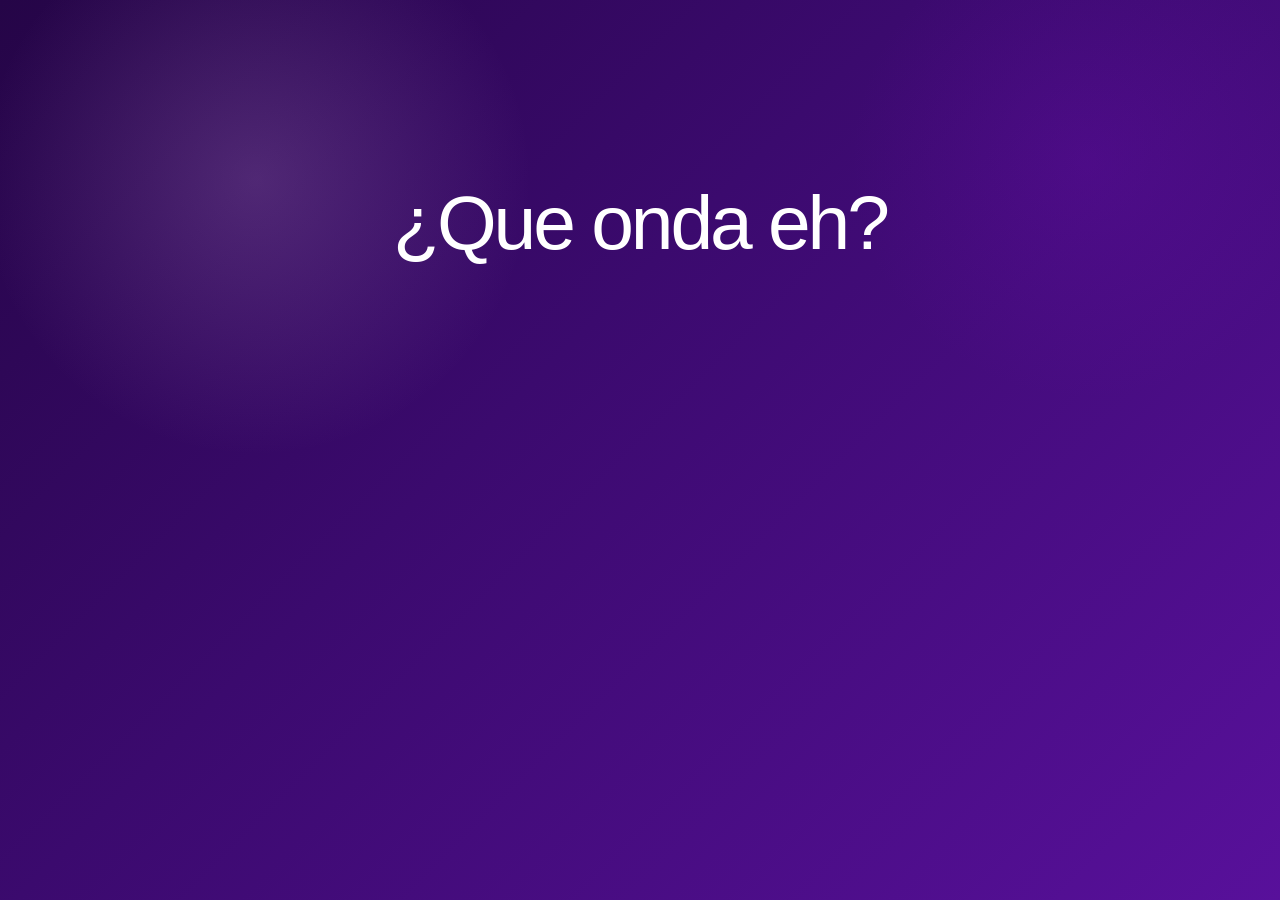
==== commit da817111: "Add files via upload" ====
--- a/index.html
+++ b/index.html
@@ -4,19 +4,32 @@
   <meta charset="UTF-8" />
   <meta name="viewport" content="width=device-width, initial-scale=1.0, viewport-fit=cover" />
   <meta name="color-scheme" content="light only" />
-  <meta name="description" content="Presentación interactiva de evolución de identidad para Fisioterapia a tu alcance — Mariana Rosas." />
-  <title>Fisioterapia a tu alcance — Mariana Rosas | Evolución de identidad</title>
+  <meta name="description" content="Presentación interactiva de rebranding para Fisioterapia a tu alcance — Mariana Rosas." />
+  <title>Fisioterapia a tu alcance — Mariana Rosas | Rebranding</title>
   <link rel="stylesheet" href="styles.css" />
   <link rel="stylesheet" href="animations.css" />
 </head>
 <body>
-  <div class="presentation" id="presentation" aria-label="Presentación interactiva de evolución de identidad">
+  <div class="preloader" id="preloader" aria-hidden="true">
+    <div class="preloader__wordmark">¿Que onda eh?</div>
+    <div class="preloader__spinner" aria-hidden="true"></div>
+  </div>
+
+  <div class="presentation ui-on-dark is-loading" id="presentation" aria-label="Presentación interactiva de evolución de identidad">
     <div class="grain" aria-hidden="true"></div>
+
+    <div class="brand-badge" aria-label="Powered by Lincar Media Studio">
+      <img src="lincar-logo.png" alt="Lincar Media Studio" loading="eager" decoding="async" />
+      <div class="brand-badge__copy">
+        <span>Powered by</span>
+        <strong>Lincar Media Studio</strong>
+      </div>
+    </div>
 
     <button class="nav-zone prev" id="prevZone" aria-label="Diapositiva anterior"></button>
     <button class="nav-zone next" id="nextZone" aria-label="Diapositiva siguiente"></button>
 
-    <button class="fullscreen-btn ui-glass interactive" id="fullscreenBtn" aria-label="Pantalla completa" title="Pantalla completa">
+    <button class="fullscreen-btn ui-panel interactive" id="fullscreenBtn" aria-label="Pantalla completa" title="Pantalla completa">
       <svg viewBox="0 0 24 24" fill="none" stroke="currentColor" stroke-width="1.85" stroke-linecap="round" stroke-linejoin="round" aria-hidden="true">
         <polyline points="8 3 3 3 3 8"></polyline>
         <line x1="3" y1="3" x2="9" y2="9"></line>
@@ -29,53 +42,53 @@
       </svg>
     </button>
 
-    <div class="hint ui-glass" id="hint">Desliza o usa las flechas para navegar</div>
+    <div class="hint ui-panel" id="hint">Desliza o usa las flechas para navegar</div>
 
     <main class="slides" id="slides">
-      <section class="slide theme-dark theme-cover active" aria-hidden="false" data-title="Portada">
+      <section class="slide theme-dark theme-cover active" data-title="Portada" aria-hidden="false">
         <div class="slide-shell cover-shell">
           <div class="cover-orb orb-a" aria-hidden="true"></div>
           <div class="cover-orb orb-b" aria-hidden="true"></div>
           <div class="cover-grid">
             <div class="stack lg-gap z-top">
-              <p class="eyebrow animate" style="--d:120ms">Evolución de identidad</p>
+              <p class="eyebrow animate" style="--d:120ms">Propuesta de rebranding</p>
               <h1 class="title-xl clip-reveal" style="--d:220ms">Fisioterapia a tu alcance</h1>
-              <p class="subtitle-lg animate" style="--d:420ms">Un sistema de marca más claro, más sólido y mejor preparado para crecer en consulta, en digital y en recomendación.</p>
-              <div class="meta-line animate" style="--d:560ms">
+              <p class="subtitle-lg animate" style="--d:380ms">Una evolución visual diseñada para elevar percepción clínica, claridad comercial y consistencia digital sin romper con la historia de la marca.</p>
+              <div class="meta-line animate" style="--d:520ms">
                 <span class="meta-pill interactive">Mariana Rosas</span>
                 <span class="meta-pill interactive">Premium · Clínica · Comercial</span>
               </div>
             </div>
-            <aside class="cover-aside animate interactive" style="--d:720ms">
-              <p class="card-kicker">Dirección del proyecto</p>
-              <p class="card-copy">La migración no busca romper con la historia de la marca. Busca darle forma, orden y una presencia que hoy sí pueda competir visualmente.</p>
+            <aside class="cover-aside interactive animate" style="--d:660ms">
+              <p class="card-kicker">Dirección creativa</p>
+              <p class="card-copy">El objetivo no es “hacerlo más bonito”. Es construir una identidad más clara, más recordable y mejor preparada para consulta, recomendación y redes.</p>
             </aside>
           </div>
         </div>
       </section>
 
-      <section class="slide theme-light theme-soft" aria-hidden="true" data-title="Por qué cambiar">
-        <div class="slide-shell split-hero-shell">
+      <section class="slide theme-light theme-soft" data-title="Por qué cambiar" aria-hidden="true">
+        <div class="slide-shell split-hero-shell scroll-shell">
           <div class="copy-column">
             <p class="eyebrow animate" style="--d:120ms">Diagnóstico</p>
             <h2 class="title-lg clip-reveal" style="--d:220ms">Por qué sí es necesario un cambio de diseño.</h2>
-            <p class="body-copy animate" style="--d:380ms">La identidad actual comunica el servicio, pero todavía no construye una percepción premium ni una diferenciación nítida. En pantallas pequeñas pierde jerarquía, mezcla demasiados recursos visuales y no deja una firma memorable después del primer vistazo.</p>
+            <p class="body-copy animate" style="--d:360ms">La identidad actual comunica servicio, pero todavía no sostiene una percepción premium ni una lectura suficientemente clara en digital. En tamaños pequeños pierde jerarquía, mezcla demasiados recursos y no deja una firma memorable.</p>
             <div class="reason-list">
-              <article class="reason-card interactive animate" style="--d:520ms">
+              <article class="reason-card interactive animate" style="--d:500ms">
                 <h3>Claridad</h3>
-                <p>Hoy conviven símbolo, tipografías y contenedores sin una jerarquía consistente. La nueva propuesta corrige lectura, peso y orden.</p>
-              </article>
-              <article class="reason-card interactive animate" style="--d:620ms">
-                <h3>Memoria visual</h3>
-                <p>Una identidad más definida facilita que el paciente recuerde la marca, la recomiende y la relacione con profesionalismo.</p>
-              </article>
-              <article class="reason-card interactive animate" style="--d:720ms">
+                <p>El sistema actual no jerarquiza bien nombre, símbolo y soporte. El rediseño ordena lectura, aire y peso visual.</p>
+              </article>
+              <article class="reason-card interactive animate" style="--d:600ms">
+                <h3>Recordación</h3>
+                <p>Una identidad más nítida facilita que la marca se recuerde después de consulta o recomendación.</p>
+              </article>
+              <article class="reason-card interactive animate" style="--d:700ms">
                 <h3>Escalabilidad</h3>
-                <p>Lo que funciona en consulta debe funcionar también en Instagram, WhatsApp, reels, impresos y señalización física.</p>
-              </article>
-            </div>
-          </div>
-          <div class="statement-column animate" style="--d:360ms">
+                <p>Lo que funciona en un banner o en una story debe funcionar igual de bien en uniforme, anuncio y señalización.</p>
+              </article>
+            </div>
+          </div>
+          <div class="statement-column animate" style="--d:320ms">
             <div class="statement-shape interactive">
               <p class="statement-line">Una marca con historia.</p>
               <p class="statement-line emphasis">Una identidad con futuro.</p>
@@ -84,43 +97,43 @@
         </div>
       </section>
 
-      <section class="slide theme-light theme-origin" aria-hidden="true" data-title="Identidad de origen">
-        <div class="slide-shell centered-shell">
+      <section class="slide theme-light theme-origin" data-title="Identidad de origen" aria-hidden="true">
+        <div class="slide-shell centered-shell scroll-shell">
           <p class="eyebrow animate" style="--d:120ms">Identidad de origen</p>
           <div class="origin-stage">
             <div class="media-panel media-panel-wide interactive animate scale-reveal" style="--d:220ms">
               <img src="logoold.png" alt="Logotipo original de Fisioterapia a tu alcance — Mariana Rosas" class="logo-image logo-origin" loading="lazy" decoding="async" />
             </div>
           </div>
-          <div class="justify-card interactive animate" style="--d:520ms">
-            <p>La marca de origen tiene un valor claro: ya existe un reconocimiento y un vínculo cercano con el paciente. Por eso la evolución debe partir del respeto a esa base, no de la negación. El rediseño toma esa cercanía y la traduce a un lenguaje más limpio, más legible y más competitivo.</p>
-          </div>
-        </div>
-      </section>
-
-      <section class="slide theme-dark theme-proposal-a" aria-hidden="true" data-title="Propuesta A">
-        <div class="slide-shell split-shell">
+          <div class="justify-card interactive animate" style="--d:460ms">
+            <p>La marca de origen ya tiene vínculo emocional y reconocimiento local. Por eso la evolución parte desde el respeto: toma esa cercanía y la traduce a una expresión más legible, más limpia y mejor preparada para crecer.</p>
+          </div>
+        </div>
+      </section>
+
+      <section class="slide theme-dark theme-proposal-a" data-title="Propuesta A" aria-hidden="true">
+        <div class="slide-shell split-shell scroll-shell">
           <div class="panel-block">
             <p class="eyebrow animate" style="--d:120ms">Propuesta A</p>
             <h2 class="title-md clip-reveal" style="--d:220ms">Símbolo clínico con fuerza icónica.</h2>
-            <p class="body-copy light animate" style="--d:380ms">Esta ruta toma el territorio médico y lo vuelve distintivo. La serpiente y la columna construyen un emblema de fácil recordación, con una lectura más especializada y un gesto visual mucho más firme.</p>
+            <p class="body-copy light animate" style="--d:360ms">La serpiente y la columna convierten la marca en un emblema clínico reconocible incluso cuando el nombre no aparece completo. Es la ruta más simbólica y especializada.</p>
             <div class="bullet-grid">
-              <article class="bullet-card dark interactive animate" style="--d:520ms">
+              <article class="bullet-card dark interactive animate" style="--d:500ms">
                 <h3>Qué resuelve</h3>
-                <p>Da un ícono reconocible incluso cuando el nombre no aparece completo.</p>
-              </article>
-              <article class="bullet-card dark interactive animate" style="--d:620ms">
+                <p>Construye un ícono de fácil recuerdo para avatar, sello, uniforme y piezas de bajo espacio.</p>
+              </article>
+              <article class="bullet-card dark interactive animate" style="--d:600ms">
                 <h3>Qué comunica</h3>
-                <p>Precisión clínica, tratamiento corporal y una personalidad visual más sólida.</p>
+                <p>Tratamiento corporal, rigor clínico y una firma visual con más autoridad médica.</p>
               </article>
             </div>
           </div>
           <div class="media-column">
-            <div class="comparison-tag animate" style="--d:260ms">Nueva identidad</div>
+            <div class="comparison-tag animate" style="--d:240ms">Nueva identidad</div>
             <div class="media-panel interactive animate scale-reveal" style="--d:360ms">
               <img src="logo1.png" alt="Propuesta A: serpiente y columna en violeta" class="logo-image logo-standard" loading="lazy" decoding="async" />
             </div>
-            <div class="before-mini interactive animate" style="--d:620ms">
+            <div class="before-mini interactive animate" style="--d:600ms">
               <span>Antes</span>
               <img src="logoold.png" alt="Referencia de la identidad anterior" loading="lazy" decoding="async" />
             </div>
@@ -128,25 +141,25 @@
         </div>
       </section>
 
-      <section class="slide theme-light theme-proposal-b" aria-hidden="true" data-title="Propuesta B">
-        <div class="slide-shell editorial-shell">
+      <section class="slide theme-light theme-proposal-b" data-title="Propuesta B" aria-hidden="true">
+        <div class="slide-shell editorial-shell scroll-shell">
           <div class="editorial-copy">
             <p class="eyebrow animate" style="--d:120ms">Propuesta B</p>
             <h2 class="title-lg clip-reveal" style="--d:220ms">La marca se ordena sin perder cercanía.</h2>
-            <p class="body-copy animate" style="--d:380ms">Esta propuesta concentra el valor en la palabra. Reduce ruido, mejora la lectura y vuelve la identidad más elegante y adaptable. Es la ruta más editorial, la más clara para presentaciones, perfiles digitales y piezas comerciales.</p>
+            <p class="body-copy animate" style="--d:360ms">Esta ruta concentra el valor en la palabra. Reduce ruido, mejora la lectura y vuelve la identidad más elegante y adaptable. Es la propuesta más editorial y la más versátil para digital y materiales comerciales.</p>
             <div class="bullet-grid one-column">
-              <article class="bullet-card interactive animate" style="--d:520ms">
+              <article class="bullet-card interactive animate" style="--d:500ms">
                 <h3>Qué resuelve</h3>
-                <p>Hace más fácil la lectura en celular, anuncios, encabezados y materiales impresos.</p>
-              </article>
-              <article class="bullet-card interactive animate" style="--d:620ms">
+                <p>Mejora lectura en celular, anuncios, encabezados, PDFs, piezas impresas y firma digital.</p>
+              </article>
+              <article class="bullet-card interactive animate" style="--d:600ms">
                 <h3>Qué comunica</h3>
-                <p>Confianza, orden y una estética contemporánea sin perder humanidad.</p>
+                <p>Orden, cercanía, precisión y una estética más contemporánea sin perder humanidad.</p>
               </article>
             </div>
           </div>
           <div class="editorial-media">
-            <div class="media-panel media-panel-large interactive animate scale-reveal" style="--d:360ms">
+            <div class="media-panel media-panel-large interactive animate scale-reveal" style="--d:340ms">
               <img src="logo2.png" alt="Propuesta B: logotipo tipográfico refinado" class="logo-image logo-standard" loading="lazy" decoding="async" />
             </div>
             <div class="caption-strip animate" style="--d:620ms">Nueva identidad · Ruta tipográfica</div>
@@ -154,183 +167,242 @@
         </div>
       </section>
 
-      <section class="slide theme-dark theme-proposal-c" aria-hidden="true" data-title="Propuesta C">
-        <div class="slide-shell split-shell reverse-gap">
+      <section class="slide theme-dark theme-proposal-c" data-title="Propuesta C" aria-hidden="true">
+        <div class="slide-shell split-shell reverse-gap scroll-shell">
           <div class="panel-block">
             <p class="eyebrow animate" style="--d:120ms">Propuesta C</p>
             <h2 class="title-md clip-reveal" style="--d:220ms">Un emblema de carácter para una marca que quiere dominar visualmente.</h2>
-            <p class="body-copy light animate" style="--d:380ms">La tercera ruta se mueve hacia un sello más expresivo. El caduceo alado con rayo crea una identidad de fuerte impacto, pensada para marcas que quieren imponerse con mayor energía visual y presencia frontal.</p>
+            <p class="body-copy light animate" style="--d:360ms">El caduceo alado con rayo se mueve hacia una presencia más expresiva. Es la ruta más potente para una marca que busca hacerse notar con un gesto frontal y de alto impacto.</p>
             <div class="bullet-grid">
-              <article class="bullet-card dark interactive animate" style="--d:520ms">
+              <article class="bullet-card dark interactive animate" style="--d:500ms">
                 <h3>Qué resuelve</h3>
-                <p>Genera una firma visual de alta recordación en redes, uniformes y piezas promocionales.</p>
-              </article>
-              <article class="bullet-card dark interactive animate" style="--d:620ms">
+                <p>Genera una firma muy fuerte para campañas, piezas promocionales, uniformes y cabeceras visuales.</p>
+              </article>
+              <article class="bullet-card dark interactive animate" style="--d:600ms">
                 <h3>Qué comunica</h3>
-                <p>Autoridad, potencia y una personalidad más audaz dentro del sector salud.</p>
-              </article>
-            </div>
-          </div>
-          <div class="media-column">
-            <div class="media-stack">
-              <div class="media-panel interactive animate" style="--d:340ms">
-                <img src="logo3.png" alt="Propuesta C: caduceo alado con rayo" class="logo-image logo-standard" loading="lazy" decoding="async" />
-              </div>
-              <div class="media-panel ghost interactive animate" style="--d:520ms">
-                <img src="logoold.png" alt="Identidad de origen desaturada" class="logo-image logo-origin ghosted" loading="lazy" decoding="async" />
-              </div>
-            </div>
-          </div>
-        </div>
-      </section>
-
-      <section class="slide theme-light theme-system" aria-hidden="true" data-title="Sistema de logotipos">
-        <div class="slide-shell tall-shell">
-          <div class="shell-head">
+                <p>Energía, determinación y una autoridad visual mucho más protagónica.</p>
+              </article>
+            </div>
+          </div>
+          <div class="media-column media-column-stack">
+            <div class="ghost-card interactive animate" style="--d:280ms">
+              <span class="comparison-tag">Origen desaturado</span>
+              <img src="logoold.png" alt="Referencia desaturada de la marca original" loading="lazy" decoding="async" />
+            </div>
+            <div class="media-panel interactive animate scale-reveal" style="--d:460ms">
+              <img src="logo3.png" alt="Propuesta C: caduceo alado con rayo" class="logo-image logo-standard" loading="lazy" decoding="async" />
+            </div>
+          </div>
+        </div>
+      </section>
+
+      <section class="slide theme-light theme-system" data-title="Sistema de logotipos" aria-hidden="true">
+        <div class="slide-shell system-shell scroll-shell">
+          <div class="shell-head shell-head-tight">
             <div>
               <p class="eyebrow animate" style="--d:120ms">Sistema de logotipos</p>
-              <h2 class="title-lg clip-reveal" style="--d:220ms">Tres rutas. Un mismo territorio visual.</h2>
-            </div>
-            <p class="body-copy short animate" style="--d:360ms">Aquí se ordenan como sistema: misma proporción de presentación, mismas áreas de aire y un lenguaje visual consistente para evaluar con criterio real.</p>
-          </div>
-          <div class="logo-grid refined-grid">
-            <article class="mini-card interactive animate" style="--d:460ms">
-              <p class="variant">A · Principal</p>
-              <div class="logo-frame"><img src="logo1.png" alt="Propuesta A principal" class="logo-image logo-standard" loading="lazy" decoding="async" /></div>
-            </article>
-            <article class="mini-card interactive animate" style="--d:560ms">
-              <p class="variant">A · Monocromática</p>
-              <div class="logo-frame"><img src="logo1.png" alt="Propuesta A monocromática" class="logo-image logo-standard mono" loading="lazy" decoding="async" /></div>
-            </article>
-            <article class="mini-card interactive animate" style="--d:660ms">
-              <p class="variant">B · Principal</p>
-              <div class="logo-frame"><img src="logo2.png" alt="Propuesta B principal" class="logo-image logo-standard" loading="lazy" decoding="async" /></div>
-            </article>
-            <article class="mini-card interactive animate" style="--d:760ms">
-              <p class="variant">B · Monocromática</p>
-              <div class="logo-frame"><img src="logo2.png" alt="Propuesta B monocromática" class="logo-image logo-standard mono" loading="lazy" decoding="async" /></div>
-            </article>
-            <article class="mini-card interactive animate" style="--d:860ms">
-              <p class="variant">C · Principal</p>
-              <div class="logo-frame"><img src="logo3.png" alt="Propuesta C principal" class="logo-image logo-standard" loading="lazy" decoding="async" /></div>
-            </article>
-            <article class="mini-card interactive animate" style="--d:960ms">
-              <p class="variant">C · Monocromática</p>
-              <div class="logo-frame"><img src="logo3.png" alt="Propuesta C monocromática" class="logo-image logo-standard mono" loading="lazy" decoding="async" /></div>
-            </article>
-          </div>
-        </div>
-      </section>
-
-      <section class="slide theme-light theme-color" aria-hidden="true" data-title="Paleta y tipografía">
-        <div class="slide-shell color-shell">
-          <div class="color-copy">
-            <p class="eyebrow animate" style="--d:120ms">Sistema visual</p>
-            <h2 class="title-md clip-reveal" style="--d:220ms">Paleta y tipografía bajo una misma disciplina.</h2>
-            <p class="body-copy animate" style="--d:380ms">Se unificaron escalas, pesos y tonos para que la marca deje de verse fragmentada. El objetivo es que cada pieza — digital o física — se sienta parte de una misma familia visual.</p>
-            <div class="type-sample interactive animate" style="--d:520ms">
-              <span class="type-label">Tipografía</span>
-              <strong>Fisioterapia a tu alcance</strong>
-              <small>Editorial condensada para titulares · Sans limpia para lectura y soporte</small>
-            </div>
-          </div>
-          <div class="palette-grid refined-palette">
-            <article class="swatch-card interactive swatch" style="--d:340ms">
-              <div class="swatch-chip" style="background:#3B0A6E"></div>
-              <div class="swatch-copy"><h3>Violeta profundo</h3><p>#3B0A6E · Autoridad y base</p></div>
-            </article>
-            <article class="swatch-card interactive swatch" style="--d:440ms">
-              <div class="swatch-chip" style="background:#6A0DAD"></div>
-              <div class="swatch-copy"><h3>Morado real</h3><p>#6A0DAD · Energía y énfasis</p></div>
-            </article>
-            <article class="swatch-card interactive swatch" style="--d:540ms">
-              <div class="swatch-chip" style="background:#9B59B6"></div>
-              <div class="swatch-copy"><h3>Morado medio</h3><p>#9B59B6 · Continuidad</p></div>
-            </article>
-            <article class="swatch-card interactive swatch" style="--d:640ms">
-              <div class="swatch-chip" style="background:#C39BD3"></div>
-              <div class="swatch-copy"><h3>Lila suave</h3><p>#C39BD3 · Cercanía</p></div>
-            </article>
-            <article class="swatch-card interactive swatch" style="--d:740ms">
-              <div class="swatch-chip" style="background:#F3EEF9"></div>
-              <div class="swatch-copy"><h3>Lavanda pálido</h3><p>#F3EEF9 · Respiración</p></div>
-            </article>
-            <article class="swatch-card interactive swatch" style="--d:840ms">
-              <div class="swatch-chip" style="background:#D4AF37"></div>
-              <div class="swatch-copy"><h3>Dorado fino</h3><p>#D4AF37 · Jerarquía mínima</p></div>
-            </article>
-          </div>
-        </div>
-      </section>
-
-      <section class="slide theme-dark theme-social" aria-hidden="true" data-title="Uso en redes sociales">
-        <div class="slide-shell social-shell">
-          <div class="shell-head dark-head">
+              <h2 class="title-lg clip-reveal" style="--d:220ms">Tres rutas. Un sistema comparable.</h2>
+            </div>
+            <p class="body-copy short animate" style="--d:360ms">Se ordenan con la misma lógica de evaluación: misma caja visual, misma respiración, mismo criterio. Así la comparación es limpia y profesional.</p>
+          </div>
+
+          <div class="logo-system-grid">
+            <article class="logo-route interactive animate" style="--d:460ms">
+              <div class="logo-route__head">
+                <span class="route-code">Ruta A</span>
+                <h3>Símbolo clínico</h3>
+              </div>
+              <div class="logo-route__body">
+                <div class="logo-card-eq">
+                  <span class="variant">Principal</span>
+                  <div class="logo-frame-eq"><img src="logo1.png" alt="Ruta A principal" class="logo-image logo-equal" loading="lazy" decoding="async" /></div>
+                </div>
+                <div class="logo-card-eq">
+                  <span class="variant">Monocromática</span>
+                  <div class="logo-frame-eq"><img src="logo1.png" alt="Ruta A monocromática" class="logo-image logo-equal mono" loading="lazy" decoding="async" /></div>
+                </div>
+              </div>
+            </article>
+
+            <article class="logo-route interactive animate" style="--d:580ms">
+              <div class="logo-route__head">
+                <span class="route-code">Ruta B</span>
+                <h3>Editorial tipográfica</h3>
+              </div>
+              <div class="logo-route__body">
+                <div class="logo-card-eq logo-card-eq--wide">
+                  <span class="variant">Principal</span>
+                  <div class="logo-frame-eq"><img src="logo2.png" alt="Ruta B principal" class="logo-image logo-equal" loading="lazy" decoding="async" /></div>
+                </div>
+                <div class="logo-card-eq logo-card-eq--wide">
+                  <span class="variant">Monocromática</span>
+                  <div class="logo-frame-eq"><img src="logo2.png" alt="Ruta B monocromática" class="logo-image logo-equal mono" loading="lazy" decoding="async" /></div>
+                </div>
+              </div>
+            </article>
+
+            <article class="logo-route interactive animate" style="--d:700ms">
+              <div class="logo-route__head">
+                <span class="route-code">Ruta C</span>
+                <h3>Emblema dominante</h3>
+              </div>
+              <div class="logo-route__body">
+                <div class="logo-card-eq">
+                  <span class="variant">Principal</span>
+                  <div class="logo-frame-eq"><img src="logo3.png" alt="Ruta C principal" class="logo-image logo-equal" loading="lazy" decoding="async" /></div>
+                </div>
+                <div class="logo-card-eq">
+                  <span class="variant">Monocromática</span>
+                  <div class="logo-frame-eq"><img src="logo3.png" alt="Ruta C monocromática" class="logo-image logo-equal mono" loading="lazy" decoding="async" /></div>
+                </div>
+              </div>
+            </article>
+          </div>
+        </div>
+      </section>
+
+      <section class="slide theme-light theme-color" data-title="Paleta y tipografía" aria-hidden="true">
+        <div class="slide-shell color-shell scroll-shell">
+          <div class="shell-head shell-head-tight">
+            <div>
+              <p class="eyebrow animate" style="--d:120ms">Sistema visual</p>
+              <h2 class="title-lg clip-reveal" style="--d:220ms">Paleta y tipografía bajo una misma disciplina.</h2>
+            </div>
+            <p class="body-copy short animate" style="--d:360ms">Se unifican escalas, pesos y tonos para que la marca deje de sentirse fragmentada. Todo se ordena bajo un mismo criterio editorial.</p>
+          </div>
+
+          <div class="color-layout">
+            <div class="color-copy">
+              <article class="type-spec interactive animate" style="--d:440ms">
+                <span class="type-label">Tipografía principal</span>
+                <strong class="type-headline">Fisioterapia a tu alcance</strong>
+                <small>Display condensada para titulares · sans limpia para lectura, soportes y aplicaciones digitales.</small>
+              </article>
+
+              <div class="type-scale-card interactive animate" style="--d:560ms">
+                <div class="type-scale-row">
+                  <span class="type-scale-tag">Titular</span>
+                  <p class="type-scale-sample type-scale-sample--xl">Claridad clínica</p>
+                </div>
+                <div class="type-scale-row">
+                  <span class="type-scale-tag">Subtítulo</span>
+                  <p class="type-scale-sample type-scale-sample--lg">Jerarquía consistente</p>
+                </div>
+                <div class="type-scale-row">
+                  <span class="type-scale-tag">Cuerpo</span>
+                  <p class="type-scale-sample type-scale-sample--md">Un sistema tipográfico pensado para consulta, digital y piezas comerciales.</p>
+                </div>
+              </div>
+            </div>
+
+            <div class="palette-grid refined-palette">
+              <article class="swatch-card interactive swatch" style="--d:360ms">
+                <div class="swatch-chip" style="background:#3B0A6E"></div>
+                <div class="swatch-copy"><h3>Violeta profundo</h3><p>#3B0A6E · Autoridad y base</p></div>
+              </article>
+              <article class="swatch-card interactive swatch" style="--d:460ms">
+                <div class="swatch-chip" style="background:#6A0DAD"></div>
+                <div class="swatch-copy"><h3>Morado real</h3><p>#6A0DAD · Energía y énfasis</p></div>
+              </article>
+              <article class="swatch-card interactive swatch" style="--d:560ms">
+                <div class="swatch-chip" style="background:#9B59B6"></div>
+                <div class="swatch-copy"><h3>Morado medio</h3><p>#9B59B6 · Continuidad</p></div>
+              </article>
+              <article class="swatch-card interactive swatch" style="--d:660ms">
+                <div class="swatch-chip" style="background:#C39BD3"></div>
+                <div class="swatch-copy"><h3>Lila suave</h3><p>#C39BD3 · Cercanía</p></div>
+              </article>
+              <article class="swatch-card interactive swatch" style="--d:760ms">
+                <div class="swatch-chip swatch-chip--light" style="background:#F3EEF9"></div>
+                <div class="swatch-copy"><h3>Lavanda pálido</h3><p>#F3EEF9 · Respiración</p></div>
+              </article>
+              <article class="swatch-card interactive swatch" style="--d:860ms">
+                <div class="swatch-chip" style="background:#D4AF37"></div>
+                <div class="swatch-copy"><h3>Dorado fino</h3><p>#D4AF37 · Jerarquía mínima</p></div>
+              </article>
+            </div>
+          </div>
+        </div>
+      </section>
+
+      <section class="slide theme-dark theme-social" data-title="Uso en redes sociales" aria-hidden="true">
+        <div class="slide-shell social-shell scroll-shell">
+          <div class="shell-head shell-head-tight dark-head">
             <div>
               <p class="eyebrow animate" style="--d:120ms">Aplicación digital</p>
               <h2 class="title-lg clip-reveal" style="--d:220ms">Cómo se traduce este branding en redes sociales.</h2>
             </div>
-            <p class="body-copy light short animate" style="--d:360ms">La nueva identidad permite una línea visual consistente para reels, carruseles, portadas de video, historias destacadas y anuncios pagados. Ya no depende de improvisación gráfica.</p>
-          </div>
-          <div class="social-grid">
+            <p class="body-copy light short animate" style="--d:360ms">La nueva identidad sostiene una línea visual consistente para posts, reels, historias, portadas y anuncios. Ya no depende de improvisación gráfica.</p>
+          </div>
+
+          <div class="social-grid refined-social-grid">
             <article class="device-card interactive animate" style="--d:460ms">
               <span class="device-tag">Post 1:1</span>
-              <div class="mockup post">
-                <div class="mockup-header"></div>
-                <div class="mockup-logo"><img src="logo2.png" alt="Uso del logotipo en publicación cuadrada" loading="lazy" decoding="async" /></div>
-                <div class="mockup-copy">Rehabilitación deportiva con una firma visual clara y reconocible.</div>
-              </div>
-            </article>
+              <div class="mockup mockup-square">
+                <div class="mockup__chrome"></div>
+                <div class="mockup__inner">
+                  <div class="mockup__brand-band">
+                    <img src="logo2.png" alt="Uso del logotipo en publicación cuadrada" loading="lazy" decoding="async" />
+                  </div>
+                  <div class="mockup__copy">Rehabilitación deportiva con una firma visual limpia, reconocible y consistente.</div>
+                </div>
+              </div>
+            </article>
+
             <article class="device-card interactive animate" style="--d:560ms">
               <span class="device-tag">Story / Reel 9:16</span>
-              <div class="mockup story">
-                <div class="mockup-logo floating"><img src="logo1.png" alt="Uso del símbolo en portada vertical" loading="lazy" decoding="async" /></div>
-                <div class="mockup-band"></div>
-                <div class="mockup-copy">Portadas limpias, legibles y con mayor capacidad de recordación.</div>
-              </div>
-            </article>
+              <div class="mockup mockup-vertical">
+                <div class="mockup__gradient"></div>
+                <div class="mockup__floating-brand">
+                  <img src="logo1.png" alt="Uso del símbolo en portada vertical" loading="lazy" decoding="async" />
+                </div>
+                <div class="mockup__copy">Portadas más limpias, más legibles y con mayor capacidad de recordación visual.</div>
+              </div>
+            </article>
+
             <article class="device-card interactive animate" style="--d:660ms">
               <span class="device-tag">Perfil / Destacadas</span>
-              <div class="mockup profile">
+              <div class="mockup mockup-profile">
                 <div class="avatar-ring"><img src="logo3.png" alt="Uso del emblema en avatar y destacadas" loading="lazy" decoding="async" /></div>
-                <div class="profile-lines">
-                  <span></span><span></span><span></span>
-                </div>
-              </div>
-            </article>
-          </div>
-        </div>
-      </section>
-
-      <section class="slide theme-light theme-impact" aria-hidden="true" data-title="Alcance e impacto">
-        <div class="slide-shell impact-shell">
+                <div class="profile-grid">
+                  <span></span><span></span><span></span><span></span>
+                </div>
+                <div class="mockup__copy">Avatar, highlights y plantillas bajo una misma lógica visual.</div>
+              </div>
+            </article>
+          </div>
+        </div>
+      </section>
+
+      <section class="slide theme-light theme-impact" data-title="Alcance e impacto" aria-hidden="true">
+        <div class="slide-shell impact-shell scroll-shell">
           <div class="impact-copy">
             <p class="eyebrow animate" style="--d:120ms">Alcance del rediseño</p>
             <h2 class="title-lg clip-reveal" style="--d:220ms">Qué alcance real puede tener la nueva identidad.</h2>
-            <p class="body-copy animate" style="--d:380ms">Un mejor sistema visual no promete milagros, pero sí mejora tres frentes concretos: percepción profesional, recordación de marca y consistencia en todos los puntos de contacto. Eso se traduce en una marca más fácil de recomendar, más fácil de reconocer y más preparada para crecer.</p>
+            <p class="body-copy animate" style="--d:360ms">Un mejor sistema visual no promete milagros, pero sí mejora percepción profesional, recordación y consistencia en todos los puntos de contacto. Eso vuelve a la marca más fácil de reconocer, recomendar y sostener en el tiempo.</p>
           </div>
           <div class="impact-grid">
-            <article class="impact-card interactive animate" style="--d:520ms">
+            <article class="impact-card interactive animate" style="--d:500ms">
               <h3>Más confianza visual</h3>
-              <p>Cuando la identidad se ve ordenada, el servicio se percibe más serio, más claro y más profesional.</p>
-            </article>
-            <article class="impact-card interactive animate" style="--d:620ms">
+              <p>Cuando la identidad se ve ordenada, el servicio también se percibe más serio y mejor resuelto.</p>
+            </article>
+            <article class="impact-card interactive animate" style="--d:600ms">
               <h3>Mayor recordación</h3>
-              <p>Una firma más sólida ayuda a que el nombre y el símbolo permanezcan en la mente del paciente.</p>
-            </article>
-            <article class="impact-card interactive animate" style="--d:720ms">
+              <p>Un sistema más firme ayuda a que nombre y símbolo permanezcan con más fuerza en la mente del paciente.</p>
+            </article>
+            <article class="impact-card interactive animate" style="--d:700ms">
               <h3>Mejor desempeño digital</h3>
-              <p>Piezas más limpias y consistentes facilitan anuncios, publicaciones, historias y contenidos con mejor presencia.</p>
-            </article>
-            <article class="impact-card interactive animate" style="--d:820ms">
+              <p>Piezas más claras facilitan anuncios, publicaciones, historias y mensajes comerciales con mejor presencia.</p>
+            </article>
+            <article class="impact-card interactive animate" style="--d:800ms">
               <h3>Escala comercial</h3>
-              <p>La marca queda lista para crecer a uniformes, señalización, impresos, convenios y campañas futuras.</p>
-            </article>
-          </div>
-        </div>
-      </section>
-
-      <section class="slide theme-dark theme-close" aria-hidden="true" data-title="Cierre">
+              <p>La marca queda lista para uniformes, señalización, convenios, kits impresos y campañas futuras.</p>
+            </article>
+          </div>
+        </div>
+      </section>
+
+      <section class="slide theme-dark theme-close" data-title="Cierre" aria-hidden="true">
         <div class="slide-shell close-shell">
           <p class="eyebrow animate" style="--d:120ms">Cierre</p>
           <h2 class="title-xl clip-reveal" style="--d:220ms">Una nueva identidad. El mismo propósito.</h2>
@@ -341,16 +413,17 @@
       </section>
     </main>
 
-    <div class="ui-bar" aria-hidden="false">
-      <div class="progress-wrap ui-glass">
-        <div class="progress-track"><div class="progress-fill" id="progressFill"></div></div>
-        <div class="dots" id="dots"></div>
+    <div class="ui-hud ui-panel" aria-hidden="false">
+      <div class="ui-hud__top">
+        <span class="ui-hud__label" id="currentTitle">Portada</span>
+        <div class="counter-wrap">
+          <span id="counterCurrent">01</span>
+          <span class="counter-separator">/</span>
+          <span id="counterTotal">11</span>
+        </div>
       </div>
-      <div class="counter-wrap ui-glass">
-        <span id="counterCurrent">01</span>
-        <span class="counter-separator">/</span>
-        <span id="counterTotal">11</span>
-      </div>
+      <div class="progress-track"><div class="progress-fill" id="progressFill"></div></div>
+      <div class="dots" id="dots"></div>
     </div>
   </div>
 
--- a/styles.css
+++ b/styles.css
@@ -6,41 +6,58 @@
   --lavender-pale:#F3EEF9;
   --white:#FFFFFF;
   --gold-accent:#D4AF37;
-  --ink:#1E102D;
-  --muted:#6F5C87;
-  --shadow-soft:0 1rem 2.4rem rgba(40,8,69,.12);
-  --shadow-card:0 1.4rem 3rem rgba(40,8,69,.14);
-  --border-soft:1px solid rgba(59,10,110,.08);
-  --radius-xl:clamp(1.25rem, 2vw, 2rem);
-  --radius-lg:clamp(1rem, 1.5vw, 1.4rem);
-  --shell-width:min(1520px, calc(100vw - clamp(2rem, 6vw, 8rem)));
-  --shell-height:calc(100dvh - clamp(8rem, 15vh, 10rem));
-  --space-1:clamp(.5rem, .4rem + .3vw, .8rem);
-  --space-2:clamp(.75rem, .7rem + .3vw, 1.1rem);
-  --space-3:clamp(1rem, .9rem + .45vw, 1.5rem);
-  --space-4:clamp(1.25rem, 1rem + .8vw, 2rem);
-  --space-5:clamp(1.5rem, 1.2rem + 1vw, 2.6rem);
-  --space-6:clamp(2rem, 1.5rem + 1.5vw, 3.5rem);
+
+  --text-primary:#241533;
+  --text-secondary:rgba(36, 21, 51, .72);
+  --text-dark-primary:#FFFFFF;
+  --text-dark-secondary:rgba(255,255,255,.78);
+
+  --panel-light:rgba(255,255,255,.88);
+  --panel-dark:rgba(30, 16, 45, .56);
+  --panel-border-light:1px solid rgba(59,10,110,.08);
+  --panel-border-dark:1px solid rgba(255,255,255,.16);
+  --shadow-soft:0 1rem 2.4rem rgba(40,8,69,.10);
+  --shadow-card:0 1.4rem 3rem rgba(40,8,69,.12);
+  --shadow-hover:0 1.7rem 3rem rgba(40,8,69,.18);
+
+  --radius-sm:1rem;
+  --radius-md:1.25rem;
+  --radius-lg:1.6rem;
+  --radius-xl:2rem;
+  --shell-width:min(1520px, calc(100vw - clamp(1.3rem, 5vw, 5rem)));
+  --shell-height:calc(100dvh - clamp(7.2rem, 14vh, 8.8rem));
+
+  --space-1:clamp(.5rem, .45rem + .2vw, .7rem);
+  --space-2:clamp(.75rem, .7rem + .3vw, 1rem);
+  --space-3:clamp(1rem, .95rem + .55vw, 1.5rem);
+  --space-4:clamp(1.25rem, 1.1rem + .9vw, 2rem);
+  --space-5:clamp(1.5rem, 1.25rem + 1.2vw, 2.6rem);
+  --space-6:clamp(2rem, 1.55rem + 1.8vw, 3.75rem);
+
   --display-font:"Avenir Next Condensed","Arial Narrow","Helvetica Neue",Helvetica,Arial,sans-serif;
   --body-font:"Avenir Next","Segoe UI","Helvetica Neue",Helvetica,Arial,sans-serif;
-  --title-xl:clamp(3rem, 6vw, 6.9rem);
-  --title-lg:clamp(2.4rem, 4.5vw, 4.8rem);
-  --title-md:clamp(2rem, 3.5vw, 3.4rem);
-  --subtitle-lg:clamp(1.05rem, 1rem + .7vw, 1.5rem);
-  --body-md:clamp(.98rem, .92rem + .3vw, 1.1rem);
-  --eyebrow:clamp(.74rem, .68rem + .24vw, .9rem);
-  --counter:clamp(.8rem, .74rem + .18vw, .95rem);
+
+  --title-xl:clamp(3rem, 6vw, 6.5rem);
+  --title-lg:clamp(2.4rem, 4.8vw, 4.8rem);
+  --title-md:clamp(1.95rem, 3.8vw, 3.3rem);
+  --subtitle-lg:clamp(1.02rem, 1rem + .65vw, 1.45rem);
+  --body-md:clamp(.98rem, .94rem + .18vw, 1.08rem);
+  --eyebrow:clamp(.72rem, .68rem + .18vw, .88rem);
+  --counter:clamp(.78rem, .74rem + .16vw, .9rem);
+
   --transition:700ms cubic-bezier(.22,1,.36,1);
+  --transition-fast:320ms cubic-bezier(.22,1,.36,1);
 }
 
 *{box-sizing:border-box;}
-html,body{margin:0; width:100%; min-height:100%; overflow:hidden; background:var(--violet-deep);}
+html,body{width:100%;min-height:100%;margin:0;overflow:hidden;background:var(--violet-deep);}
 body{
   font-family:var(--body-font);
-  color:var(--ink);
+  color:var(--text-primary);
   -webkit-font-smoothing:antialiased;
   text-rendering:optimizeLegibility;
 }
+button{font:inherit;}
 img{
   display:block;
   max-width:100%;
@@ -48,7 +65,7 @@
   user-select:none;
   -webkit-user-drag:none;
 }
-button{font:inherit;}
+
 .presentation{
   position:relative;
   width:100vw;
@@ -60,13 +77,106 @@
   isolation:isolate;
   touch-action:pan-y;
 }
-.ui-glass{
-  background:rgba(255,255,255,.12);
-  border:1px solid rgba(255,255,255,.14);
-  backdrop-filter:blur(18px);
-  -webkit-backdrop-filter:blur(18px);
-  box-shadow:0 1rem 2rem rgba(0,0,0,.14);
-}
+.presentation.is-loading .slides,
+.presentation.is-loading .brand-badge,
+.presentation.is-loading .ui-hud,
+.presentation.is-loading .fullscreen-btn,
+.presentation.is-loading .hint{
+  opacity:0;
+  pointer-events:none;
+}
+.presentation.ui-on-light{
+  --hud-bg:rgba(255,255,255,.78);
+  --hud-border:rgba(59,10,110,.12);
+  --hud-color:var(--text-primary);
+  --hud-muted:rgba(36,21,51,.66);
+  --hud-track:rgba(59,10,110,.12);
+  --hud-dot:rgba(59,10,110,.2);
+}
+.presentation.ui-on-dark{
+  --hud-bg:rgba(22, 10, 34, .52);
+  --hud-border:rgba(255,255,255,.16);
+  --hud-color:#fff;
+  --hud-muted:rgba(255,255,255,.74);
+  --hud-track:rgba(255,255,255,.18);
+  --hud-dot:rgba(255,255,255,.24);
+}
+
+.preloader{
+  position:fixed;
+  inset:0;
+  z-index:120;
+  display:grid;
+  place-items:center;
+  gap:1.2rem;
+  background:
+    radial-gradient(circle at 20% 20%, rgba(195,155,211,.22), transparent 22%),
+    radial-gradient(circle at 85% 18%, rgba(106,13,173,.26), transparent 18%),
+    linear-gradient(135deg, #250547 0%, #3B0A6E 42%, #58109b 100%);
+  transition:opacity 720ms ease, visibility 720ms ease;
+}
+.preloader.is-hidden{opacity:0; visibility:hidden; pointer-events:none;}
+.preloader__wordmark{
+  font-family:var(--display-font);
+  font-size:clamp(2.3rem, 6vw, 5.8rem);
+  line-height:.92;
+  letter-spacing:-.04em;
+  color:#fff;
+  opacity:0;
+  transform:translateY(1rem);
+}
+.preloader__spinner{
+  width:clamp(2.5rem, 5vw, 3.8rem);
+  aspect-ratio:1;
+  border-radius:50%;
+  border:2px solid rgba(255,255,255,.2);
+  border-top-color:var(--gold-accent);
+  opacity:0;
+}
+.preloader.is-phase-word .preloader__wordmark{opacity:1; transform:translateY(0);}
+.preloader.is-phase-spinner .preloader__wordmark{opacity:0; transform:translateY(-.75rem);}
+.preloader.is-phase-spinner .preloader__spinner{opacity:1;}
+
+.brand-badge,
+.ui-panel,
+.fullscreen-btn,
+.hint{
+  backdrop-filter:blur(16px);
+  -webkit-backdrop-filter:blur(16px);
+}
+.brand-badge{
+  position:fixed;
+  top:max(.9rem, env(safe-area-inset-top));
+  left:max(.9rem, env(safe-area-inset-left));
+  z-index:26;
+  display:flex;
+  align-items:center;
+  gap:.85rem;
+  min-height:52px;
+  padding:.7rem .9rem;
+  border-radius:999px;
+  background:rgba(255,255,255,.84);
+  border:1px solid rgba(59,10,110,.10);
+  box-shadow:0 .8rem 2rem rgba(21,10,37,.12);
+}
+.brand-badge img{
+  width:clamp(2rem, 2rem + .8vw, 3rem);
+  height:auto;
+  object-fit:contain;
+}
+.brand-badge__copy{display:grid;line-height:1.05;}
+.brand-badge__copy span{
+  font-size:clamp(.64rem,.62rem + .12vw,.74rem);
+  letter-spacing:.16em;
+  text-transform:uppercase;
+  color:rgba(36,21,51,.56);
+}
+.brand-badge__copy strong{
+  font-size:clamp(.82rem,.8rem + .18vw,.96rem);
+  color:var(--text-primary);
+  font-weight:700;
+}
+
 .grain{
   position:absolute;
   inset:0;
@@ -74,11 +184,11 @@
   opacity:.08;
   mix-blend-mode:soft-light;
   background-image:
-    radial-gradient(circle at 20% 20%, rgba(255,255,255,.3) 0 .08rem, transparent .1rem),
-    radial-gradient(circle at 80% 35%, rgba(255,255,255,.2) 0 .05rem, transparent .09rem),
+    radial-gradient(circle at 20% 20%, rgba(255,255,255,.28) 0 .08rem, transparent .1rem),
+    radial-gradient(circle at 82% 35%, rgba(255,255,255,.2) 0 .05rem, transparent .09rem),
     radial-gradient(circle at 45% 82%, rgba(255,255,255,.18) 0 .05rem, transparent .08rem);
-  background-size: 17rem 17rem, 23rem 23rem, 19rem 19rem;
-  z-index:3;
+  background-size:17rem 17rem,23rem 23rem,19rem 19rem;
+  z-index:2;
 }
 
 .slides{
@@ -99,46 +209,77 @@
   width:100svw;
   height:100vh;
   height:100dvh;
-  padding:clamp(1rem, 2vw, 2rem);
+  padding:clamp(.95rem, 1vw, 1.2rem);
   overflow:hidden;
   isolation:isolate;
 }
 .slide::before,
-.slide::after{
-  content:"";
-  position:absolute;
-  pointer-events:none;
-  z-index:-1;
-}
+.slide::after{content:"";position:absolute;pointer-events:none;z-index:-1;}
 .slide::before{inset:0;}
 .slide::after{
-  width:min(30rem, 40vw);
+  width:min(32rem, 42vw);
   aspect-ratio:1;
   filter:blur(4rem);
-  opacity:.14;
-}
+  opacity:.13;
+}
+
 .slide-shell{
   position:relative;
   width:var(--shell-width);
   max-width:100%;
-  min-height:var(--shell-height);
+  max-height:var(--shell-height);
   margin:0 auto;
-  padding:clamp(1rem, 2vw, 2rem);
+  padding:clamp(1rem, 1vw + .8rem, 1.6rem);
   display:grid;
   gap:var(--space-4);
   z-index:2;
 }
-.theme-dark{color:var(--white);}
-.theme-dark .light,
+.scroll-shell{
+  overflow-y:auto;
+  overflow-x:hidden;
+  overscroll-behavior:contain;
+  scrollbar-width:thin;
+  scrollbar-color:rgba(106,13,173,.38) transparent;
+}
+.scroll-shell::-webkit-scrollbar{width:.52rem;}
+.scroll-shell::-webkit-scrollbar-thumb{background:rgba(106,13,173,.36);border-radius:999px;}
+.scroll-shell::-webkit-scrollbar-track{background:transparent;}
+
+.theme-dark{color:var(--text-dark-primary);}
+.theme-light{color:var(--text-primary);}
 .theme-dark .body-copy,
+.theme-dark .subtitle-lg,
 .theme-dark .card-copy,
-.theme-dark .variant,
-.theme-dark .body-copy.short,
-.theme-dark .subtitle-lg{color:rgba(255,255,255,.82);}
-.theme-light{color:var(--ink);}
+.theme-dark .logo-note,
+.theme-dark .justify-card p,
+.theme-dark .reason-card p,
+.theme-dark .bullet-card p,
+.theme-dark .impact-card p,
+.theme-dark .swatch-copy p,
+.theme-dark .type-scale-sample,
+.theme-dark .type-spec small,
+.theme-dark .shell-head .body-copy,
+.theme-dark .light{
+  color:var(--text-dark-secondary);
+}
+.theme-light .body-copy,
+.theme-light .subtitle-lg,
+.theme-light .card-copy,
+.theme-light .logo-note,
+.theme-light .justify-card p,
+.theme-light .reason-card p,
+.theme-light .bullet-card p,
+.theme-light .impact-card p,
+.theme-light .swatch-copy p,
+.theme-light .type-scale-sample,
+.theme-light .type-spec small,
+.theme-light .shell-head .body-copy{
+  color:var(--text-secondary);
+}
 .eyebrow{
   margin:0;
   font-size:var(--eyebrow);
+  line-height:1.1;
   letter-spacing:.34em;
   text-transform:uppercase;
   color:inherit;
@@ -153,10 +294,11 @@
   letter-spacing:-.045em;
   line-height:.92;
   text-wrap:balance;
-}
-.title-xl{font-size:var(--title-xl); max-width:12ch;}
-.title-lg{font-size:var(--title-lg); max-width:11ch;}
-.title-md{font-size:var(--title-md); max-width:12ch;}
+  color:inherit;
+}
+.title-xl{font-size:var(--title-xl);max-width:11.5ch;}
+.title-lg{font-size:var(--title-lg);max-width:10.5ch;}
+.title-md{font-size:var(--title-md);max-width:12ch;}
 .subtitle-lg,
 .body-copy,
 .card-copy,
@@ -166,265 +308,267 @@
 .bullet-card p,
 .impact-card p,
 .swatch-copy p,
-.type-sample small{
+.type-scale-sample,
+.type-spec small,
+.mockup__copy{
+  margin:0;
   font-size:var(--body-md);
   line-height:1.48;
-  margin:0;
-}
-.subtitle-lg{max-width:40ch;}
+}
+.subtitle-lg{max-width:42ch;}
 .body-copy.short{max-width:40ch;}
-.meta-name,
-.meta-pill{
-  font-size:clamp(.95rem, .9rem + .35vw, 1.25rem);
-  letter-spacing:.06em;
+
+.stack{display:grid;}
+.lg-gap{gap:var(--space-5);}
+.z-top{z-index:2;}
+
+.meta-line{display:flex;flex-wrap:wrap;gap:var(--space-2);align-items:center;}
+.meta-pill,
+.device-tag,
+.type-label,
+.route-code,
+.caption-strip,
+.comparison-tag,
+.card-kicker,
+.type-scale-tag,
+.variant{
+  font-size:clamp(.72rem,.7rem + .14vw,.88rem);
+  letter-spacing:.2em;
   text-transform:uppercase;
-}
-.meta-line{
-  display:flex;
-  flex-wrap:wrap;
-  gap:var(--space-2);
-  align-items:center;
+  line-height:1.15;
 }
 .meta-pill{
   display:inline-flex;
   align-items:center;
   min-height:44px;
-  padding:.9rem 1rem;
+  padding:.85rem 1rem;
   border-radius:999px;
+  background:rgba(255,255,255,.08);
   border:1px solid rgba(255,255,255,.16);
-  background:rgba(255,255,255,.08);
-}
-.stack{display:grid;}
-.lg-gap{gap:var(--space-5);}
-.z-top{z-index:2;}
+  color:var(--text-dark-primary);
+}
+.meta-name{
+  font-size:clamp(1rem,.96rem + .22vw,1.18rem);
+  letter-spacing:.12em;
+  text-transform:uppercase;
+  color:var(--lilac-soft);
+  margin:0;
+}
+
+.interactive{
+  transition:transform var(--transition-fast), box-shadow var(--transition-fast), border-color var(--transition-fast), background-color var(--transition-fast), filter var(--transition-fast);
+}
+.interactive:is(:hover, :focus-within){
+  transform:translateY(-4px);
+  box-shadow:var(--shadow-hover);
+}
+.theme-dark .interactive:is(:hover, :focus-within){
+  box-shadow:0 1.7rem 3rem rgba(0,0,0,.24);
+}
 
 .nav-zone{
   position:fixed;
-  top:0;
-  bottom:0;
-  width:max(44px, 5vw);
-  z-index:16;
-  cursor:pointer;
+  top:0;bottom:0;
+  width:max(44px, 4.2vw);
   border:0;
   background:transparent;
   appearance:none;
+  z-index:18;
+  cursor:pointer;
 }
 .nav-zone.prev{left:0;}
 .nav-zone.next{right:0;}
 .nav-zone:focus-visible,
 .fullscreen-btn:focus-visible,
-.dot:focus-visible{
-  outline:2px solid var(--gold-accent);
-  outline-offset:2px;
-}
+.dot:focus-visible{outline:2px solid var(--gold-accent);outline-offset:2px;}
+
 .fullscreen-btn{
   position:fixed;
-  top:max(1rem, env(safe-area-inset-top));
-  right:max(1rem, env(safe-area-inset-right));
-  z-index:20;
+  top:max(.9rem, env(safe-area-inset-top));
+  right:max(.9rem, env(safe-area-inset-right));
+  z-index:28;
   width:max(44px, 3rem);
   height:max(44px, 3rem);
+  display:grid;
+  place-items:center;
   border-radius:999px;
-  border:0;
-  color:var(--white);
+  border:1px solid var(--hud-border);
+  background:var(--hud-bg);
+  color:var(--hud-color);
   cursor:pointer;
-  display:grid;
-  place-items:center;
 }
 .fullscreen-btn svg{width:1.08rem;height:1.08rem;}
+
 .hint{
   position:fixed;
   left:50%;
   top:max(1rem, env(safe-area-inset-top));
   transform:translateX(-50%);
-  z-index:18;
-  padding:.85rem 1.1rem;
+  z-index:24;
+  padding:.78rem 1.05rem;
   border-radius:999px;
-  color:var(--white);
-  font-size:clamp(.82rem,.78rem + .18vw,.96rem);
+  border:1px solid var(--hud-border);
+  background:var(--hud-bg);
+  color:var(--hud-color);
+  font-size:clamp(.82rem,.8rem + .14vw,.95rem);
+  transition:opacity 520ms ease, transform 520ms ease;
   pointer-events:none;
 }
-.hint.hide{opacity:0; transform:translateX(-50%) translateY(-.75rem);}
-
-.ui-bar{
+.hint.hide{opacity:0;transform:translateX(-50%) translateY(-.75rem);}
+
+.ui-hud{
   position:fixed;
-  left:max(1rem, env(safe-area-inset-left));
   right:max(1rem, env(safe-area-inset-right));
   bottom:max(1rem, env(safe-area-inset-bottom));
-  z-index:18;
-  display:flex;
-  justify-content:space-between;
-  align-items:flex-end;
-  gap:1rem;
-  pointer-events:none;
-}
-.progress-wrap,
+  z-index:24;
+  width:min(22rem, calc(100vw - 2rem));
+  display:grid;
+  gap:.72rem;
+  padding:.9rem 1rem;
+  border-radius:1.35rem;
+  border:1px solid var(--hud-border);
+  background:var(--hud-bg);
+  color:var(--hud-color);
+  box-shadow:0 1rem 2rem rgba(0,0,0,.12);
+}
+.ui-hud__top{display:flex;justify-content:space-between;align-items:center;gap:1rem;}
+.ui-hud__label{
+  font-size:clamp(.68rem,.66rem + .12vw,.82rem);
+  letter-spacing:.22em;
+  text-transform:uppercase;
+  color:var(--hud-muted);
+  min-width:0;
+  overflow:hidden;
+  text-overflow:ellipsis;
+  white-space:nowrap;
+}
 .counter-wrap{
-  pointer-events:auto;
-  min-height:44px;
-}
-.progress-wrap{
-  display:grid;
-  gap:.65rem;
-  padding:.8rem 1rem;
-  border-radius:1.25rem;
-  min-width:min(20rem, 55vw);
-}
+  display:flex;align-items:center;gap:.35rem;
+  font-size:var(--counter);
+  letter-spacing:.18em;
+  text-transform:uppercase;
+  font-weight:700;
+  white-space:nowrap;
+}
+.counter-separator{opacity:.58;}
 .progress-track{
   position:relative;
-  width:min(18rem, 42vw);
+  width:100%;
   height:2px;
-  background:rgba(255,255,255,.18);
   border-radius:999px;
   overflow:hidden;
+  background:var(--hud-track);
 }
 .progress-fill{
   position:absolute;
   inset:0 auto 0 0;
   width:0%;
-  background:linear-gradient(90deg, var(--gold-accent), rgba(212,175,55,.5));
+  background:linear-gradient(90deg, var(--gold-accent), rgba(212,175,55,.55));
   transition:width var(--transition);
 }
-.dots{display:flex; gap:.45rem; flex-wrap:wrap;}
+.dots{display:flex;gap:.44rem;flex-wrap:wrap;}
 .dot{
-  width:.65rem;
-  height:.65rem;
-  border-radius:50%;
-  border:1px solid rgba(255,255,255,.25);
-  background:rgba(255,255,255,.18);
-  cursor:pointer;
-  padding:0;
-}
-.dot.active{background:var(--gold-accent); border-color:var(--gold-accent); transform:scale(1.18);}
-.counter-wrap{
-  display:flex;
-  align-items:center;
-  justify-content:center;
-  gap:.45rem;
-  padding:.8rem 1rem;
-  border-radius:999px;
-  color:var(--white);
-  font-size:var(--counter);
-  letter-spacing:.18em;
-  text-transform:uppercase;
-}
-.counter-separator{opacity:.6;}
-
-.cover-shell{
-  align-items:center;
-  padding-top:clamp(2rem, 6vh, 4rem);
-}
-.cover-grid{
-  display:grid;
-  grid-template-columns:minmax(0, 1.15fr) minmax(18rem, .7fr);
-  gap:var(--space-6);
-  align-items:center;
-}
-.cover-orb{
-  position:absolute;
-  border-radius:50%;
-  pointer-events:none;
-}
-.orb-a{
-  width:min(24rem, 28vw);
-  aspect-ratio:1;
-  right:5%; top:10%;
-  background:radial-gradient(circle, rgba(255,255,255,.12), transparent 68%);
-}
-.orb-b{
-  width:min(18rem, 22vw);
-  aspect-ratio:1;
-  left:-5%; bottom:-5%;
-  background:radial-gradient(circle, rgba(212,175,55,.16), transparent 66%);
-}
+  width:.62rem;height:.62rem;border-radius:50%;padding:0;cursor:pointer;
+  border:1px solid var(--hud-dot);background:var(--hud-dot);
+  transition:transform var(--transition-fast), background-color var(--transition-fast), border-color var(--transition-fast);
+}
+.dot.active{background:var(--gold-accent);border-color:var(--gold-accent);transform:scale(1.18);}
+
+/* themes */
+.theme-cover{
+  background:
+    radial-gradient(circle at 18% 18%, rgba(195,155,211,.23), transparent 24%),
+    radial-gradient(circle at 84% 22%, rgba(106,13,173,.32), transparent 20%),
+    radial-gradient(circle at 70% 74%, rgba(195,155,211,.12), transparent 18%),
+    linear-gradient(135deg, #29054f 0%, #3B0A6E 35%, #5C0EA1 100%);
+}
+.theme-cover::after{background:radial-gradient(circle, rgba(212,175,55,.34), transparent 56%);right:-8vw;bottom:-14vw;}
+.theme-soft,
+.theme-origin,
+.theme-system,
+.theme-color,
+.theme-impact{
+  background:
+    radial-gradient(circle at 14% 16%, rgba(195,155,211,.16), transparent 14%),
+    radial-gradient(circle at 88% 82%, rgba(106,13,173,.08), transparent 14%),
+    linear-gradient(180deg, #FFFFFF 0%, #FCFAFE 100%);
+}
+.theme-proposal-a,
+.theme-proposal-c,
+.theme-social,
+.theme-close{
+  background:
+    radial-gradient(circle at 18% 18%, rgba(155,89,182,.16), transparent 18%),
+    radial-gradient(circle at 78% 80%, rgba(212,175,55,.10), transparent 16%),
+    linear-gradient(135deg, #1d0437 0%, #30075a 42%, #47107f 100%);
+}
+.theme-proposal-b{
+  background:
+    radial-gradient(circle at 85% 18%, rgba(155,89,182,.18), transparent 13%),
+    radial-gradient(circle at 8% 92%, rgba(195,155,211,.22), transparent 14%),
+    linear-gradient(180deg, #FBF9FE 0%, #F3EEF9 100%);
+}
+.theme-close::after{background:radial-gradient(circle, rgba(212,175,55,.3), transparent 58%);left:-8vw;bottom:-18vw;}
+
+.cover-shell{align-items:center;padding-top:clamp(2rem, 6vh, 4rem);}
+.cover-grid{display:grid;grid-template-columns:minmax(0,1.15fr) minmax(18rem,.72fr);gap:var(--space-6);align-items:center;}
 .cover-aside{
   align-self:end;
   padding:var(--space-4);
-  border-radius:var(--radius-xl);
-  background:linear-gradient(180deg, rgba(255,255,255,.09), rgba(255,255,255,.05));
-  border:1px solid rgba(255,255,255,.12);
-}
-.card-kicker,
-.variant,
-.type-label,
-.device-tag,
-.comparison-tag,
-.caption-strip{
-  margin:0;
-  font-size:clamp(.74rem,.7rem + .18vw,.92rem);
-  letter-spacing:.22em;
-  text-transform:uppercase;
-}
-.card-copy{margin-top:.6rem;}
+  border-radius:var(--radius-lg);
+  background:linear-gradient(180deg, rgba(255,255,255,.10), rgba(255,255,255,.06));
+  border:var(--panel-border-dark);
+}
+.cover-orb{position:absolute;border-radius:50%;pointer-events:none;}
+.orb-a{width:min(24rem,28vw);aspect-ratio:1;right:5%;top:10%;background:radial-gradient(circle, rgba(255,255,255,.12), transparent 68%);} 
+.orb-b{width:min(18rem,22vw);aspect-ratio:1;left:-5%;bottom:-5%;background:radial-gradient(circle, rgba(212,175,55,.16), transparent 66%);}
 
 .split-hero-shell,
 .split-shell,
 .editorial-shell,
 .color-shell,
 .social-shell,
-.impact-shell{
-  align-items:center;
-}
-.split-hero-shell{
-  grid-template-columns:minmax(0, 1.05fr) minmax(18rem, .95fr);
-}
+.impact-shell{align-items:start;}
+.split-hero-shell{display:grid;grid-template-columns:minmax(0,1.05fr) minmax(18rem,.95fr);gap:var(--space-5);}
 .copy-column,
 .statement-column,
 .panel-block,
 .editorial-copy,
 .color-copy,
-.impact-copy{
-  display:grid;
-  gap:var(--space-3);
-  align-content:start;
-}
+.impact-copy{display:grid;gap:var(--space-3);align-content:start;}
+
 .reason-list,
 .bullet-grid,
-.impact-grid{
-  display:grid;
-  grid-template-columns:repeat(2, minmax(0, 1fr));
-  gap:var(--space-3);
-}
+.impact-grid{display:grid;grid-template-columns:repeat(2,minmax(0,1fr));gap:var(--space-3);}
 .reason-card,
 .bullet-card,
 .impact-card,
 .justify-card,
-.type-sample{
+.type-spec,
+.type-scale-card{
   padding:var(--space-4);
   border-radius:var(--radius-lg);
-  background:#fff;
-  border:var(--border-soft);
+  background:var(--panel-light);
+  border:var(--panel-border-light);
   box-shadow:var(--shadow-soft);
+}
+.bullet-card.dark{
+  background:rgba(255,255,255,.08);
+  border:var(--panel-border-dark);
+  box-shadow:none;
 }
 .reason-card h3,
 .bullet-card h3,
 .impact-card h3,
-.swatch-copy h3{
-  margin:0 0 .5rem;
-  font-size:clamp(1.05rem, 1rem + .25vw, 1.22rem);
-  color:var(--violet-deep);
-}
-.bullet-card.dark,
-.theme-dark .impact-card,
-.theme-dark .reason-card,
-.theme-dark .type-sample{
-  background:rgba(255,255,255,.08);
-  border:1px solid rgba(255,255,255,.12);
-  box-shadow:none;
-}
-.bullet-card.dark h3,
-.theme-dark .impact-card h3,
-.theme-dark .reason-card h3,
-.theme-dark .type-sample strong,
-.theme-dark .type-label{
-  color:#fff;
-}
+.swatch-copy h3,
+.logo-route__head h3{margin:0 0 .45rem;font-size:clamp(1rem,.96rem + .18vw,1.18rem);color:inherit;}
+
 .statement-shape{
-  min-height:min(34rem, 54vh);
-  border-radius:calc(var(--radius-xl) * 1.15);
+  min-height:min(34rem,54vh);
+  border-radius:calc(var(--radius-xl) * 1.05);
   background:
     radial-gradient(circle at 22% 22%, rgba(155,89,182,.18), transparent 22%),
-    linear-gradient(155deg, rgba(106,13,173,.14), rgba(195,155,211,.1));
+    linear-gradient(155deg, rgba(106,13,173,.14), rgba(195,155,211,.10));
   border:1px solid rgba(106,13,173,.12);
   box-shadow:var(--shadow-card);
   display:grid;
@@ -434,430 +578,288 @@
 .statement-line{
   margin:0;
   font-family:var(--display-font);
-  font-size:clamp(2rem, 5vw, 4.8rem);
+  font-size:clamp(2rem, 5vw, 4.4rem);
   line-height:.95;
   letter-spacing:-.04em;
-  color:var(--violet-deep);
-}
-.statement-line + .statement-line{margin-top:.5rem;}
-.statement-line.emphasis{color:var(--violet-royal);}
-
-.centered-shell{
-  grid-template-rows:auto 1fr auto;
-  align-items:center;
-}
-.origin-stage{
+  color:var(--text-primary);
+}
+.statement-line.emphasis{color:var(--violet-deep);}
+
+.centered-shell{align-content:start;justify-items:center;}
+.origin-stage{display:grid;place-items:center;min-height:0;}
+.media-panel,
+.ghost-card,
+.logo-card-eq,
+.device-card,
+.mockup,
+.before-mini,
+.type-spec,
+.type-scale-card{
+  border-radius:var(--radius-lg);
+}
+.media-panel,
+.before-mini,
+.logo-card-eq,
+.device-card{
+  background:var(--panel-light);
+  border:var(--panel-border-light);
+  box-shadow:var(--shadow-card);
+}
+.media-panel{
   display:grid;
   place-items:center;
-  min-height:0;
-}
-.justify-card{
-  max-width:min(56rem, 100%);
-  justify-self:center;
-  text-align:center;
-}
-
-.media-column,
-.editorial-media{
-  display:grid;
-  gap:var(--space-3);
-  align-content:center;
-}
-.media-stack{display:grid; gap:var(--space-3);}
-.media-panel{
-  position:relative;
   padding:var(--space-4);
-  border-radius:calc(var(--radius-xl) * 1.05);
-  background:linear-gradient(180deg, rgba(255,255,255,.98), rgba(246,241,250,.98));
-  box-shadow:var(--shadow-card);
-  border:1px solid rgba(255,255,255,.6);
-  min-height:clamp(19rem, 36vh, 32rem);
-  display:grid;
-  place-items:center;
-  overflow:hidden;
-}
-.media-panel::before{
-  content:"";
-  position:absolute;
-  inset:1.1rem;
-  border-radius:calc(var(--radius-lg) * .9);
-  background:linear-gradient(180deg, rgba(255,255,255,.96), rgba(255,255,255,.78));
-  z-index:0;
-}
-.media-panel > *{position:relative; z-index:1;}
-.media-panel-wide{min-height:clamp(20rem, 40vh, 34rem); max-width:min(76rem, 100%); width:100%;}
-.media-panel-large{min-height:clamp(22rem, 44vh, 36rem);}
-.media-panel.ghost{background:rgba(255,255,255,.1); border:1px solid rgba(255,255,255,.12); box-shadow:none;}
-.media-panel.ghost::before{background:rgba(255,255,255,.12);}
-.logo-image{
+  min-height:clamp(20rem, 45vh, 33rem);
+}
+.media-panel-wide{width:min(100%, 56rem);min-height:clamp(18rem,40vh,26rem);}
+.media-panel-large{min-height:clamp(22rem,48vh,35rem);}
+.media-panel img,
+.ghost-card img,
+.logo-frame-eq img{
   width:100%;
-  max-width:min(100%, 42rem);
-  height:100%;
+  max-width:100%;
   min-width:120px;
   object-fit:contain;
-  object-position:center;
   filter:drop-shadow(0 1rem 1.2rem rgba(59,10,110,.08));
 }
-.logo-standard{max-height:clamp(16rem, 40vh, 26rem);}
-.logo-origin{max-height:clamp(14rem, 34vh, 20rem);}
-.ghosted{filter:grayscale(1) contrast(.95) brightness(1.05); opacity:.38;}
+.logo-origin{max-height:clamp(15rem, 32vh, 22rem);}
+.logo-standard{max-height:clamp(18rem, 48vh, 34rem);}
+.justify-card{max-width:min(100%, 54rem);}
+
+.split-shell{display:grid;grid-template-columns:minmax(0,.92fr) minmax(0,1.08fr);gap:var(--space-5);}
+.media-column{display:grid;gap:var(--space-3);align-content:start;}
+.media-column-stack{grid-template-rows:auto 1fr;}
 .comparison-tag,
+.caption-strip,
+.route-code,
+.type-label{color:var(--lilac-soft);}
+.before-mini{
+  display:grid;
+  gap:.8rem;
+  padding:1rem;
+  max-width:min(100%, 22rem);
+}
+.before-mini span{font-size:var(--eyebrow);letter-spacing:.18em;text-transform:uppercase;color:var(--text-secondary);}
+.before-mini img{max-height:6rem;object-fit:contain;}
+.editorial-shell{display:grid;grid-template-columns:minmax(0,.88fr) minmax(0,1.12fr);gap:var(--space-5);}
+.editorial-media{display:grid;gap:var(--space-3);align-content:start;}
 .caption-strip{
   display:inline-flex;
+  align-items:center;
+  min-height:44px;
+  padding:.8rem 1rem;
   width:max-content;
-  padding:.85rem 1rem;
+  max-width:100%;
   border-radius:999px;
-  border:1px solid rgba(255,255,255,.15);
+  background:rgba(106,13,173,.08);
+  border:1px solid rgba(106,13,173,.12);
+}
+.ghost-card{
+  padding:var(--space-4);
   background:rgba(255,255,255,.08);
-}
-.theme-light .comparison-tag,
-.theme-light .caption-strip{background:rgba(106,13,173,.08); border-color:rgba(106,13,173,.12); color:var(--violet-deep);}
-.before-mini{
-  width:min(17rem, 100%);
+  border:var(--panel-border-dark);
+}
+.ghost-card img{filter:grayscale(1) brightness(1.08) contrast(.92);opacity:.36;}
+
+.shell-head{display:flex;justify-content:space-between;align-items:end;gap:var(--space-4);}
+.shell-head-tight{align-items:start;}
+.shell-head > div{display:grid;gap:var(--space-2);}
+
+.logo-system-grid{display:grid;grid-template-columns:repeat(3,minmax(0,1fr));gap:var(--space-3);align-items:start;}
+.logo-route{
+  display:grid;
+  gap:var(--space-3);
+  padding:var(--space-4);
+  border-radius:var(--radius-lg);
+  background:var(--panel-light);
+  border:var(--panel-border-light);
+  box-shadow:var(--shadow-soft);
+}
+.logo-route__head{display:grid;gap:.35rem;}
+.logo-route__body{display:grid;grid-template-columns:repeat(2,minmax(0,1fr));gap:var(--space-2);}
+.logo-card-eq{
+  display:grid;
+  gap:.7rem;
+  padding:1rem;
+  background:#fff;
+  border:var(--panel-border-light);
+  box-shadow:0 .8rem 1.6rem rgba(40,8,69,.05);
+}
+.logo-card-eq--wide{grid-column:auto;}
+.logo-frame-eq{
+  display:grid;
+  place-items:center;
+  min-height:clamp(11rem, 18vw, 13rem);
   padding:1rem;
   border-radius:1rem;
+  background:linear-gradient(180deg, #fff, #faf7fd);
+}
+.logo-equal{max-height:100%;max-width:100%;}
+.mono{filter:grayscale(1) contrast(1.08) brightness(.55);}
+
+.color-shell{display:grid;gap:var(--space-4);}
+.color-layout{display:grid;grid-template-columns:minmax(18rem,.8fr) minmax(0,1.2fr);gap:var(--space-4);align-items:start;}
+.type-spec,
+.type-scale-card{display:grid;gap:var(--space-2);}
+.type-headline{
+  font-family:var(--display-font);
+  font-size:clamp(2rem, 4vw, 3.5rem);
+  letter-spacing:-.04em;
+  line-height:.92;
+  color:var(--text-primary);
+}
+.type-scale-card{background:linear-gradient(180deg, #fff, #faf8fd);}
+.type-scale-row{display:grid;gap:.35rem;padding:.2rem 0;}
+.type-scale-tag{color:var(--violet-mid);}
+.type-scale-sample{color:var(--text-primary);}
+.type-scale-sample--xl{font-family:var(--display-font);font-size:clamp(1.75rem,3vw,2.6rem);line-height:.95;letter-spacing:-.04em;color:var(--violet-deep);}
+.type-scale-sample--lg{font-size:clamp(1.2rem,1.4vw,1.55rem);font-weight:700;color:var(--text-primary);}
+.type-scale-sample--md{font-size:var(--body-md);}
+
+.palette-grid{display:grid;grid-template-columns:repeat(2,minmax(0,1fr));gap:var(--space-3);}
+.swatch-card{
+  overflow:hidden;
+  display:grid;
+  grid-template-columns:minmax(5rem, .78fr) minmax(0, 1.18fr);
+  min-height:clamp(6.5rem, 12vw, 7.6rem);
+  background:var(--panel-light);
+  border:var(--panel-border-light);
+  box-shadow:var(--shadow-soft);
+  border-radius:1.2rem;
+}
+.swatch-chip{height:100%;}
+.swatch-chip--light{border-right:1px solid rgba(59,10,110,.06);}
+.swatch-copy{display:grid;align-content:center;gap:.2rem;padding:1rem;}
+
+.social-shell{display:grid;gap:var(--space-4);}
+.refined-social-grid{display:grid;grid-template-columns:repeat(3,minmax(0,1fr));gap:var(--space-3);align-items:start;}
+.device-card{
+  display:grid;
+  gap:.8rem;
+  padding:var(--space-3);
   background:rgba(255,255,255,.08);
-  border:1px solid rgba(255,255,255,.12);
-  display:grid;
-  gap:.8rem;
-}
-.before-mini span{font-size:var(--eyebrow); letter-spacing:.22em; text-transform:uppercase; opacity:.8;}
-.before-mini img{width:100%; height:7rem; object-fit:contain; object-position:center; background:#fff; border-radius:.8rem; padding:.5rem;}
-
-.editorial-shell{
-  grid-template-columns:minmax(0, .92fr) minmax(0, 1.08fr);
-}
-.editorial-copy .title-lg{max-width:7ch;}
-.editorial-copy .bullet-grid.one-column{grid-template-columns:1fr;}
-.editorial-media{align-content:end;}
-
-.refined-grid{
-  grid-template-columns:repeat(3, minmax(0, 1fr));
-  align-content:start;
-}
-.shell-head{
-  display:flex;
-  justify-content:space-between;
-  align-items:flex-end;
-  gap:var(--space-5);
-}
-.dark-head .body-copy{color:rgba(255,255,255,.82);}
-.mini-card{
-  padding:var(--space-3);
-  border-radius:var(--radius-lg);
-  background:#fff;
-  border:var(--border-soft);
-  box-shadow:var(--shadow-soft);
-  display:grid;
-  gap:var(--space-2);
-}
-.logo-frame{
-  width:100%;
-  min-height:clamp(11rem, 20vh, 14rem);
-  aspect-ratio:4 / 3;
-  border-radius:1rem;
-  background:linear-gradient(180deg, #fff, #f6f2fb);
-  display:grid;
-  place-items:center;
-  padding:1rem;
-}
-.mono{filter:grayscale(1) contrast(1.1) brightness(.55);}
-
-.color-shell{
-  grid-template-columns:minmax(18rem, .72fr) minmax(0, 1.28fr);
-}
-.refined-palette{
-  display:grid;
-  grid-template-columns:repeat(2, minmax(0, 1fr));
-  gap:var(--space-3);
-  align-content:center;
-}
-.swatch-card{
-  border-radius:1.25rem;
-  overflow:hidden;
-  background:#fff;
-  box-shadow:var(--shadow-soft);
-  aspect-ratio:3.2 / 1;
-  display:grid;
-  grid-template-columns:minmax(6rem, .8fr) minmax(0, 1.2fr);
-}
-.swatch-chip{height:100%;}
-.swatch-copy{
-  padding:var(--space-3);
-  display:grid;
-  align-content:center;
-  gap:.28rem;
-}
-.type-sample strong{
-  display:block;
-  margin-top:.45rem;
-  font-family:var(--display-font);
-  font-size:clamp(1.6rem, 2.8vw, 2.2rem);
-  line-height:1;
-  letter-spacing:-.04em;
-  color:var(--violet-deep);
-}
-.type-label{color:var(--violet-mid);}
-.type-sample small{display:block; margin-top:.45rem; color:var(--muted);}
-
-.social-grid{
-  display:grid;
-  grid-template-columns:repeat(3, minmax(0, 1fr));
-  gap:var(--space-4);
-  align-items:start;
-}
-.device-card{display:grid; gap:var(--space-2);}
-.device-tag{color:rgba(255,255,255,.76);}
+  border:var(--panel-border-dark);
+  box-shadow:none;
+}
+.device-tag{color:rgba(255,255,255,.74);}
 .mockup{
   position:relative;
-  border-radius:1.6rem;
+  display:grid;
+  align-content:start;
   overflow:hidden;
-  min-height:clamp(20rem, 42vh, 30rem);
-  padding:1rem;
-  background:linear-gradient(180deg, rgba(255,255,255,.94), rgba(236,226,245,.94));
-  box-shadow:var(--shadow-card);
-}
-.mockup.post{display:grid; grid-template-rows:auto auto 1fr;}
-.mockup-header{height:.55rem; width:4rem; border-radius:999px; background:rgba(106,13,173,.22); margin-bottom:.9rem;}
-.mockup-logo{height:8rem; border-radius:1rem; background:rgba(59,10,110,.06); display:grid; place-items:center; padding:1rem;}
-.mockup-logo img,.avatar-ring img,.floating img{max-width:100%; max-height:100%; object-fit:contain;}
-.mockup-copy{
-  align-self:end;
-  font-size:var(--body-md);
-  color:var(--violet-deep);
-  line-height:1.45;
-}
-.mockup.story{
-  background:linear-gradient(180deg, rgba(59,10,110,.94), rgba(106,13,173,.92));
-  color:#fff;
-  display:grid;
-  align-content:space-between;
-}
-.mockup.story .mockup-copy{color:rgba(255,255,255,.88);}
-.floating{
-  align-self:start;
-  justify-self:center;
-  width:min(16rem, 78%);
-  height:12rem;
-  display:grid;
-  place-items:center;
-  padding:1rem;
-}
-.mockup-band{
-  height:4rem;
   width:100%;
-  border-radius:999px;
-  background:linear-gradient(90deg, rgba(255,255,255,.18), rgba(255,255,255,.04));
-}
-.mockup.profile{
-  display:grid;
-  gap:1.2rem;
-  align-content:center;
-  justify-items:center;
-}
+  background:rgba(255,255,255,.96);
+  border-radius:1.3rem;
+  color:var(--text-primary);
+}
+.mockup-square{aspect-ratio:1 / 1;padding:1rem;}
+.mockup-vertical{aspect-ratio:9 / 16;padding:1rem;}
+.mockup-profile{aspect-ratio:1 / 1;padding:1rem;display:grid;place-items:center;gap:1rem;}
+.mockup__chrome{height:.7rem;border-radius:999px;background:rgba(59,10,110,.08);margin-bottom:.8rem;}
+.mockup__inner{display:grid;gap:1rem;align-content:start;height:100%;}
+.mockup__brand-band{
+  display:grid;place-items:center;min-height:clamp(7rem, 12vw, 8.5rem);
+  padding:1rem;border-radius:1rem;background:linear-gradient(180deg,#fff,#f7f2fb);
+}
+.mockup__brand-band img{width:100%;max-height:6rem;object-fit:contain;}
+.mockup__gradient{
+  position:absolute;inset:0;background:linear-gradient(180deg, rgba(106,13,173,.08), rgba(59,10,110,.22));
+}
+.mockup__floating-brand{
+  position:relative;z-index:1;display:grid;place-items:center;margin-top:auto;
+  min-height:52%;padding:1rem;border-radius:1.25rem;background:rgba(255,255,255,.92);box-shadow:0 .8rem 1.8rem rgba(40,8,69,.08);
+}
+.mockup__floating-brand img{max-height:13rem;object-fit:contain;}
+.mockup__copy{position:relative;z-index:1;margin-top:auto;color:var(--text-primary);}
 .avatar-ring{
-  width:min(12rem, 56vw);
+  width:min(12rem, 54%);
   aspect-ratio:1;
-  padding:1rem;
   border-radius:50%;
-  background:linear-gradient(135deg, rgba(106,13,173,.18), rgba(212,175,55,.25));
-  display:grid;
-  place-items:center;
-}
-.profile-lines{display:grid; gap:.55rem; width:100%;}
-.profile-lines span{height:.7rem; border-radius:999px; background:rgba(59,10,110,.12);}
-.profile-lines span:nth-child(1){width:70%;}
-.profile-lines span:nth-child(2){width:88%;}
-.profile-lines span:nth-child(3){width:60%;}
-
-.impact-shell{grid-template-columns:minmax(18rem, .78fr) minmax(0, 1.22fr);}
-.impact-grid{grid-template-columns:repeat(2, minmax(0,1fr)); align-content:start;}
-.impact-card{min-height:11rem; display:grid; align-content:start;}
-.close-shell{
-  align-content:center;
-  justify-items:center;
-  text-align:center;
-  gap:var(--space-3);
-}
-.close-shell .title-xl{max-width:10ch;}
-.gold-line{
-  width:min(14rem, 32vw);
-  height:2px;
-  background:linear-gradient(90deg, transparent, var(--gold-accent), transparent);
-  position:relative;
-  overflow:hidden;
-}
-.gold-line::after{
-  content:"";
-  position:absolute;
-  inset:-100% auto -100% -30%;
-  width:30%;
-  background:linear-gradient(90deg, transparent, rgba(255,255,255,.9), transparent);
-  filter:blur(.18rem);
-}
-
-.theme-cover{background:linear-gradient(135deg, #250547 0%, #3B0A6E 45%, #5A169D 100%);}
-.theme-cover::after{right:-4rem; bottom:-4rem; background:radial-gradient(circle, rgba(195,155,211,.24), transparent 62%);}
-.theme-soft{background:linear-gradient(180deg, #FBF8FD 0%, #F3EEF9 100%);}
-.theme-soft::after{left:-5rem; bottom:-5rem; background:radial-gradient(circle, rgba(106,13,173,.18), transparent 60%);}
-.theme-origin{background:linear-gradient(180deg, #FFFFFF 0%, #FBF8FD 100%);}
-.theme-origin::after{left:12%; top:8%; background:radial-gradient(circle, rgba(195,155,211,.18), transparent 60%);}
-.theme-proposal-a{background:linear-gradient(135deg, #1d0437 0%, #32085e 48%, #491182 100%);}
-.theme-proposal-a::after{right:-3rem; top:20%; background:radial-gradient(circle, rgba(212,175,55,.18), transparent 62%);}
-.theme-proposal-b{background:linear-gradient(180deg, #FBF9FE 0%, #F3EEF9 100%);}
-.theme-proposal-b::after{right:8%; top:8%; background:radial-gradient(circle, rgba(155,89,182,.18), transparent 64%);}
-.theme-proposal-c{background:linear-gradient(135deg, #240542 0%, #3b0a6e 45%, #5c149d 100%);}
-.theme-proposal-c::after{left:-4rem; bottom:-4rem; background:radial-gradient(circle, rgba(195,155,211,.18), transparent 62%);}
-.theme-system{background:linear-gradient(180deg, #FFFFFF 0%, #FBF8FD 100%);}
-.theme-system::after{right:8%; top:8%; background:radial-gradient(circle, rgba(195,155,211,.18), transparent 60%);}
-.theme-color{background:linear-gradient(180deg, #FFFFFF 0%, #FBF8FD 100%);}
-.theme-color::before{background:linear-gradient(90deg, #3B0A6E 0 28%, transparent 28% 100%); z-index:-2;}
-.theme-social{background:linear-gradient(135deg, #22043f 0%, #39086b 48%, #551191 100%);}
-.theme-social::after{right:-6rem; top:-6rem; background:radial-gradient(circle, rgba(212,175,55,.18), transparent 62%);}
-.theme-impact{background:linear-gradient(180deg, #FFFFFF 0%, #FCF9FE 100%);}
-.theme-impact::after{left:-5rem; bottom:-5rem; background:radial-gradient(circle, rgba(195,155,211,.18), transparent 62%);}
-.theme-close{background:linear-gradient(135deg, #230542 0%, #3B0A6E 46%, #5A159D 100%);}
-.theme-close::after{right:-4rem; bottom:-3rem; background:radial-gradient(circle, rgba(212,175,55,.18), transparent 62%);}
-
-.interactive{
-  transition:transform 320ms ease, box-shadow 320ms ease, border-color 320ms ease, background-color 320ms ease, filter 320ms ease;
-  cursor:pointer;
-}
-.interactive:hover,
-.interactive:focus-visible,
-.interactive:active{
-  transform:translateY(-4px);
-}
-.reason-card.interactive:hover,
-.reason-card.interactive:focus-visible,
-.reason-card.interactive:active,
-.bullet-card.interactive:hover,
-.bullet-card.interactive:focus-visible,
-.bullet-card.interactive:active,
-.impact-card.interactive:hover,
-.impact-card.interactive:focus-visible,
-.impact-card.interactive:active,
-.justify-card.interactive:hover,
-.justify-card.interactive:focus-visible,
-.justify-card.interactive:active,
-.type-sample.interactive:hover,
-.type-sample.interactive:focus-visible,
-.type-sample.interactive:active,
-.mini-card.interactive:hover,
-.mini-card.interactive:focus-visible,
-.mini-card.interactive:active,
-.device-card.interactive:hover .mockup,
-.device-card.interactive:focus-within .mockup,
-.device-card.interactive:active .mockup,
-.media-panel.interactive:hover,
-.media-panel.interactive:focus-visible,
-.media-panel.interactive:active,
-.cover-aside.interactive:hover,
-.statement-shape.interactive:hover,
-.swatch-card.interactive:hover,
-.swatch-card.interactive:focus-visible,
-.swatch-card.interactive:active{
-  box-shadow:0 1.5rem 3rem rgba(59,10,110,.18);
-  border-color:rgba(212,175,55,.32);
-}
-.meta-pill.interactive:hover,
-.meta-pill.interactive:focus-visible,
-.meta-pill.interactive:active,
-.fullscreen-btn.interactive:hover,
-.fullscreen-btn.interactive:focus-visible,
-.fullscreen-btn.interactive:active{
-  background:rgba(255,255,255,.18);
-}
-
-/* Móvil pequeño */
-@media (max-width: 480px){
-  .slide{padding:.8rem;}
-  .slide-shell{min-height:calc(100dvh - 8.5rem); padding:.75rem;}
-  .progress-wrap{min-width:12rem; padding:.7rem .8rem;}
-  .progress-track{width:9rem;}
-  .counter-wrap{padding:.7rem .8rem;}
-  .meta-line{gap:.6rem;}
-  .meta-pill{width:100%; justify-content:center;}
-  .theme-color::before{background:linear-gradient(180deg, #3B0A6E 0 26%, transparent 26% 100%);}
-  .swatch-card{grid-template-columns:1fr; aspect-ratio:2 / 1;}
-  .swatch-chip{min-height:4.75rem;}
-  .device-card .mockup{min-height:16rem;}
-}
-
-/* Móvil grande */
-@media (max-width: 768px){
-  .slide{padding:1rem;}
-  .slide-shell{min-height:calc(100dvh - 8.75rem); padding:1rem; gap:1rem;}
+  padding:.6rem;
+  background:linear-gradient(135deg, var(--violet-mid), var(--violet-royal));
+  display:grid;place-items:center;
+}
+.avatar-ring img{width:100%;height:100%;object-fit:contain;border-radius:50%;background:#fff;padding:.8rem;}
+.profile-grid{display:grid;grid-template-columns:repeat(4,1fr);gap:.7rem;width:100%;}
+.profile-grid span{display:block;aspect-ratio:1;border-radius:50%;background:rgba(59,10,110,.08);}
+
+.impact-shell{display:grid;gap:var(--space-4);}
+.close-shell{align-content:center;justify-items:center;text-align:center;gap:var(--space-3);padding-top:clamp(2rem, 10vh, 5rem);}
+.gold-line{width:min(16rem, 34vw);height:2px;background:linear-gradient(90deg, transparent, var(--gold-accent), transparent);position:relative;overflow:hidden;}
+.gold-line::after{content:"";position:absolute;inset:-100% auto -100% -30%;width:30%;background:linear-gradient(90deg, transparent, rgba(255,255,255,.85), transparent);filter:blur(.2rem);}
+
+@media (max-width: 1280px){
+  .shell-head{flex-direction:column;align-items:start;}
+  .cover-grid,.split-shell,.editorial-shell,.split-hero-shell,.color-layout{gap:var(--space-4);}
+}
+
+@media (max-width: 1024px){
+  .slide-shell{padding:1rem;}
   .cover-grid,
   .split-hero-shell,
   .split-shell,
   .editorial-shell,
-  .color-shell,
-  .impact-shell,
-  .shell-head,
-  .social-grid{grid-template-columns:1fr; display:grid;}
+  .color-layout{
+    grid-template-columns:1fr;
+  }
+  .logo-system-grid{grid-template-columns:1fr;}
+  .logo-route__body{grid-template-columns:repeat(2,minmax(0,1fr));}
   .reason-list,
   .bullet-grid,
   .impact-grid,
-  .refined-palette,
-  .refined-grid{grid-template-columns:1fr;}
-  .theme-color::before{background:linear-gradient(180deg, #3B0A6E 0 24%, transparent 24% 100%);}
-  .color-copy{padding-top:.4rem;}
-  .title-xl,
-  .title-lg,
-  .title-md{max-width:100%;}
-  .editorial-copy .title-lg{max-width:100%;}
+  .refined-social-grid,
+  .palette-grid{grid-template-columns:repeat(2,minmax(0,1fr));}
+  .cover-aside{max-width:32rem;}
+  .statement-shape{min-height:20rem;}
+}
+
+@media (max-width: 768px){
+  .brand-badge__copy{display:none;}
+  .brand-badge{padding:.55rem;}
+  .title-xl{max-width:100%;}
+  .title-lg,.title-md{max-width:100%;}
+  .slide-shell{max-height:calc(100dvh - 7rem);}
+  .reason-list,
+  .bullet-grid,
+  .impact-grid,
+  .refined-social-grid,
+  .palette-grid,
+  .logo-route__body{grid-template-columns:1fr;}
+  .mockup-square,
+  .mockup-profile{aspect-ratio:1 / 1;}
+  .mockup-vertical{aspect-ratio:9 / 15;}
   .media-panel,
   .media-panel-large,
-  .media-panel-wide{min-height:14.5rem;}
-  .logo-standard{max-height:13rem;}
-  .logo-origin{max-height:10rem;}
-  .social-grid{gap:1rem;}
-  .ui-bar{align-items:center;}
-  .progress-wrap{min-width:auto; width:calc(100% - 6.2rem);}
-  .progress-track{display:none;}
-  .dots{gap:.35rem;}
+  .media-panel-wide{min-height:16rem;}
+  .logo-standard{max-height:18rem;}
+  .ui-hud{width:min(19rem, calc(100vw - 1.4rem));padding:.8rem .9rem;}
+  .dots{gap:.36rem;}
+  .dot{width:.54rem;height:.54rem;}
+  .hint{width:min(calc(100vw - 1.5rem), 24rem);text-align:center;}
   .nav-zone{width:40px;}
 }
 
-/* Tablet */
-@media (max-width: 1024px){
-  .slide-shell{min-height:calc(100dvh - 8.75rem);}
-  .cover-grid,
-  .split-hero-shell,
-  .split-shell,
-  .editorial-shell,
-  .impact-shell{grid-template-columns:1fr;}
-  .color-shell{grid-template-columns:1fr;}
-  .shell-head{flex-direction:column; align-items:flex-start;}
-  .refined-grid{grid-template-columns:repeat(2, minmax(0, 1fr));}
-  .refined-palette{grid-template-columns:repeat(2, minmax(0, 1fr));}
-  .social-grid{grid-template-columns:repeat(2, minmax(0, 1fr));}
-}
-
-/* Laptop */
-@media (max-width: 1280px){
-  .slide-shell{width:min(1420px, calc(100vw - 3rem));}
-  .social-grid{gap:1rem;}
-}
-
-/* Desktop HD */
+@media (max-width: 480px){
+  .slide{padding:.75rem;}
+  .slide-shell{padding:.85rem;max-height:calc(100dvh - 6.7rem);}
+  .brand-badge{top:max(.75rem, env(safe-area-inset-top));left:max(.75rem, env(safe-area-inset-left));}
+  .fullscreen-btn{top:max(.75rem, env(safe-area-inset-top));right:max(.75rem, env(safe-area-inset-right));}
+  .ui-hud{right:max(.75rem, env(safe-area-inset-right));bottom:max(.75rem, env(safe-area-inset-bottom));width:min(18rem, calc(100vw - 1.1rem));}
+  .progress-track{height:3px;}
+  .mockup__copy{font-size:.92rem;}
+  .swatch-card{grid-template-columns:1fr;min-height:auto;}
+  .swatch-chip{min-height:4rem;}
+  .cover-aside,.reason-card,.bullet-card,.impact-card,.type-spec,.type-scale-card,.logo-route,.device-card,.justify-card{padding:1rem;}
+}
+
 @media (min-width: 1440px){
-  .slide-shell{width:min(1580px, calc(100vw - 6rem));}
-}
-
-/* Desktop 4K */
-@media (min-width: 1920px){
-  .slide-shell{width:min(1720px, calc(100vw - 8rem));}
-  .social-grid{gap:1.6rem;}
+  .slide{padding:1.05rem 1.2rem;}
+  .slide-shell{padding:1.35rem 1.5rem;}
 }
 
 @media (prefers-reduced-motion: reduce){
-  *, *::before, *::after{
-    animation-duration:0.01ms !important;
-    animation-iteration-count:1 !important;
-    transition-duration:0.01ms !important;
-    scroll-behavior:auto !important;
-  }
-  .grain{display:none;}
-}
+  .interactive,
+  .preloader,
+  .ui-hud,
+  .slides{transition:none !important;}
+}
--- a/animations.css
+++ b/animations.css
@@ -1,29 +1,33 @@
+.animate,
+.clip-reveal,
+.scale-reveal,
+.swatch{
+  opacity:0;
+}
 .animate{
-  opacity:0;
-  transform:translate3d(0, 1.4rem, 0);
+  transform:translate3d(0, 1.1rem, 0);
   will-change:transform, opacity;
 }
 .clip-reveal{
-  opacity:0;
   clip-path:inset(0 100% 0 0);
+  will-change:clip-path, opacity;
 }
 .scale-reveal{
-  opacity:0;
-  transform:scale(.92);
+  transform:scale(.94);
   will-change:transform, opacity;
 }
 .swatch{
-  opacity:0;
-  transform:scaleX(.16);
+  transform:scaleX(.14);
   transform-origin:left center;
   will-change:transform, opacity;
 }
+
 .slide.active .animate{
-  animation:riseFade var(--dur, 760ms) cubic-bezier(.22,1,.36,1) forwards;
+  animation:riseFade var(--dur, 720ms) cubic-bezier(.22,1,.36,1) forwards;
   animation-delay:var(--d, 0ms);
 }
 .slide.active .clip-reveal{
-  animation:clipReveal calc(var(--dur, 760ms) + 120ms) cubic-bezier(.22,1,.36,1) forwards;
+  animation:clipReveal calc(var(--dur, 720ms) + 80ms) cubic-bezier(.22,1,.36,1) forwards;
   animation-delay:var(--d, 0ms);
 }
 .slide.active .scale-reveal{
@@ -31,32 +35,32 @@
   animation-delay:var(--d, 0ms);
 }
 .slide.active .swatch{
-  animation:swatchGrow 720ms cubic-bezier(.22,1,.36,1) forwards;
+  animation:swatchGrow 660ms cubic-bezier(.22,1,.36,1) forwards;
   animation-delay:var(--d, 0ms);
 }
 .slide.active .gold-line::after{
-  animation:shimmer 1500ms ease forwards;
+  animation:shimmer 1400ms ease forwards;
   animation-delay:480ms;
 }
-.grain{
-  animation:grainShift 12s steps(10) infinite;
-}
+.grain{animation:grainShift 12s steps(10) infinite;}
+.preloader.is-phase-word .preloader__wordmark{animation:preWordIn 760ms cubic-bezier(.22,1,.36,1) forwards;}
+.preloader.is-phase-spinner .preloader__spinner{animation:spin .95s linear infinite;}
 
 @keyframes riseFade{
-  from{opacity:0; transform:translate3d(0, 1.4rem, 0);}
-  to{opacity:1; transform:translate3d(0, 0, 0);}
+  from{opacity:0;transform:translate3d(0,1.1rem,0);}
+  to{opacity:1;transform:translate3d(0,0,0);}
 }
 @keyframes clipReveal{
-  from{opacity:0; clip-path:inset(0 100% 0 0);}
-  to{opacity:1; clip-path:inset(0 0 0 0);}
+  from{opacity:0;clip-path:inset(0 100% 0 0);}
+  to{opacity:1;clip-path:inset(0 0 0 0);}
 }
 @keyframes scaleReveal{
-  from{opacity:0; transform:scale(.92);}
-  to{opacity:1; transform:scale(1);}
+  from{opacity:0;transform:scale(.94);}
+  to{opacity:1;transform:scale(1);}
 }
 @keyframes swatchGrow{
-  from{opacity:0; transform:scaleX(.16);}
-  to{opacity:1; transform:scaleX(1);}
+  from{opacity:0;transform:scaleX(.14);}
+  to{opacity:1;transform:scaleX(1);}
 }
 @keyframes shimmer{
   0%{transform:translateX(-16%) rotate(-8deg);}
@@ -64,10 +68,18 @@
 }
 @keyframes grainShift{
   0%{transform:translate3d(0,0,0);}
-  25%{transform:translate3d(-0.35rem,0.25rem,0);}
-  50%{transform:translate3d(0.3rem,-0.3rem,0);}
-  75%{transform:translate3d(-0.2rem,0.16rem,0);}
+  25%{transform:translate3d(-0.35rem,0.24rem,0);}
+  50%{transform:translate3d(0.32rem,-0.28rem,0);}
+  75%{transform:translate3d(-0.2rem,0.15rem,0);}
   100%{transform:translate3d(0,0,0);}
+}
+@keyframes preWordIn{
+  0%{opacity:0;transform:translate3d(0,1rem,0) scale(.98);filter:blur(.4rem);}
+  100%{opacity:1;transform:translate3d(0,0,0) scale(1);filter:blur(0);}
+}
+@keyframes spin{
+  from{transform:rotate(0deg);}
+  to{transform:rotate(360deg);}
 }
 
 @media (max-width: 768px){
@@ -77,15 +89,25 @@
   .slide.active .swatch{
     animation-duration:420ms !important;
   }
+  .animate{transform:translate3d(0, .7rem, 0);}
 }
 
 @media (prefers-reduced-motion: reduce){
+  *,*::before,*::after{
+    animation-duration:.01ms !important;
+    animation-iteration-count:1 !important;
+    transition-duration:.01ms !important;
+    scroll-behavior:auto !important;
+  }
   .animate,
   .clip-reveal,
   .scale-reveal,
-  .swatch{
+  .swatch,
+  .preloader__wordmark,
+  .preloader__spinner{
     opacity:1 !important;
     transform:none !important;
     clip-path:none !important;
+    filter:none !important;
   }
 }
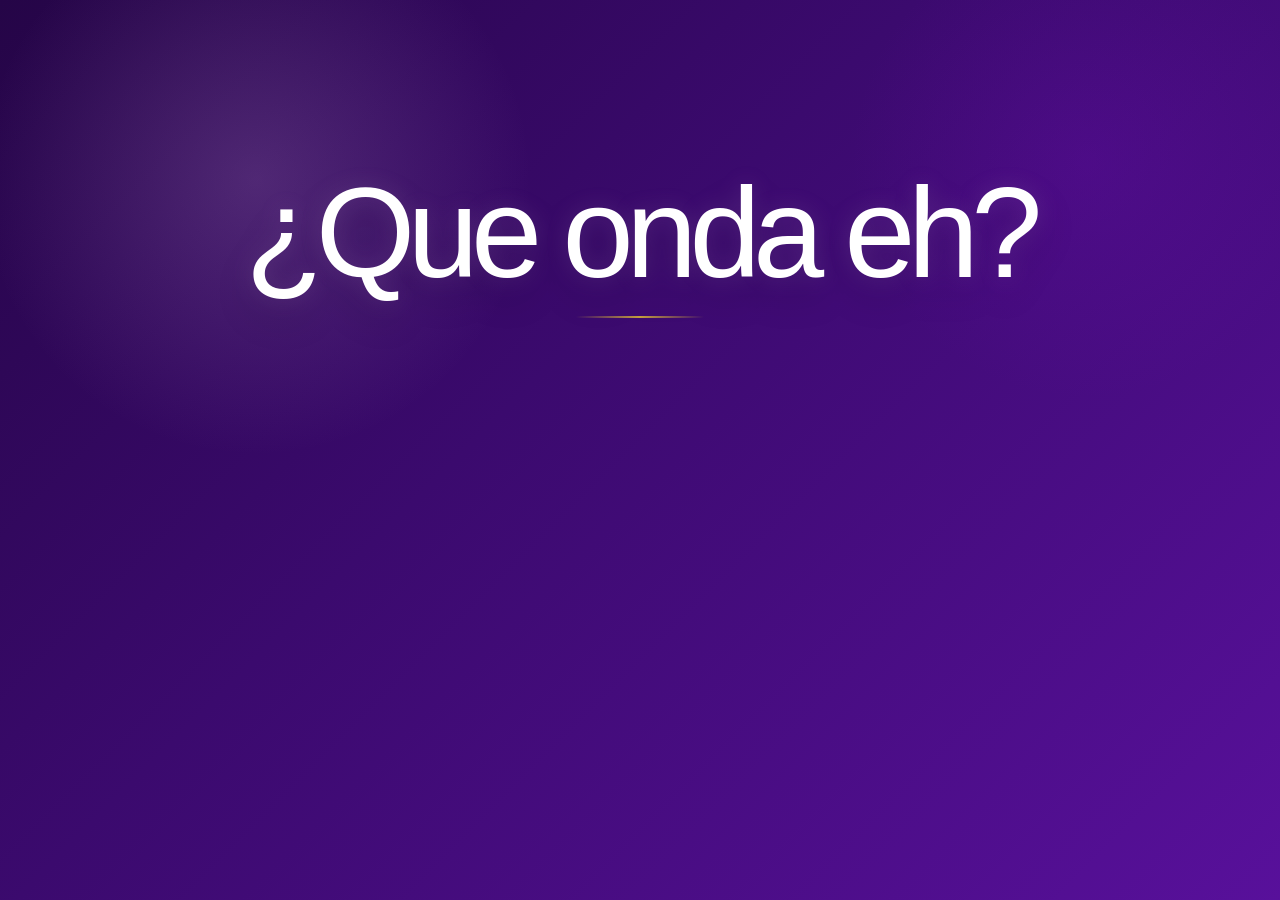
==== commit 2aeb28bd: "Add files via upload" ====
--- a/index.html
+++ b/index.html
@@ -11,7 +11,7 @@
 </head>
 <body>
   <div class="preloader" id="preloader" aria-hidden="true">
-    <div class="preloader__wordmark">¿Que onda eh?</div>
+    <div class="preloader__wordmark"><span>¿Que onda eh?</span></div>
     <div class="preloader__spinner" aria-hidden="true"></div>
   </div>
 
@@ -196,67 +196,72 @@
         </div>
       </section>
 
-      <section class="slide theme-light theme-system" data-title="Sistema de logotipos" aria-hidden="true">
+      
+      <section class="slide theme-light theme-system" data-title="Tema de logotipos" aria-hidden="true">
         <div class="slide-shell system-shell scroll-shell">
           <div class="shell-head shell-head-tight">
             <div>
-              <p class="eyebrow animate" style="--d:120ms">Sistema de logotipos</p>
+              <p class="eyebrow animate" style="--d:120ms">Tema de logotipos</p>
               <h2 class="title-lg clip-reveal" style="--d:220ms">Tres rutas. Un sistema comparable.</h2>
             </div>
-            <p class="body-copy short animate" style="--d:360ms">Se ordenan con la misma lógica de evaluación: misma caja visual, misma respiración, mismo criterio. Así la comparación es limpia y profesional.</p>
-          </div>
-
-          <div class="logo-system-grid">
-            <article class="logo-route interactive animate" style="--d:460ms">
-              <div class="logo-route__head">
-                <span class="route-code">Ruta A</span>
-                <h3>Símbolo clínico</h3>
-              </div>
-              <div class="logo-route__body">
-                <div class="logo-card-eq">
-                  <span class="variant">Principal</span>
-                  <div class="logo-frame-eq"><img src="logo1.png" alt="Ruta A principal" class="logo-image logo-equal" loading="lazy" decoding="async" /></div>
-                </div>
-                <div class="logo-card-eq">
-                  <span class="variant">Monocromática</span>
-                  <div class="logo-frame-eq"><img src="logo1.png" alt="Ruta A monocromática" class="logo-image logo-equal mono" loading="lazy" decoding="async" /></div>
-                </div>
-              </div>
-            </article>
-
-            <article class="logo-route interactive animate" style="--d:580ms">
-              <div class="logo-route__head">
-                <span class="route-code">Ruta B</span>
-                <h3>Editorial tipográfica</h3>
-              </div>
-              <div class="logo-route__body">
-                <div class="logo-card-eq logo-card-eq--wide">
-                  <span class="variant">Principal</span>
-                  <div class="logo-frame-eq"><img src="logo2.png" alt="Ruta B principal" class="logo-image logo-equal" loading="lazy" decoding="async" /></div>
-                </div>
-                <div class="logo-card-eq logo-card-eq--wide">
-                  <span class="variant">Monocromática</span>
-                  <div class="logo-frame-eq"><img src="logo2.png" alt="Ruta B monocromática" class="logo-image logo-equal mono" loading="lazy" decoding="async" /></div>
-                </div>
-              </div>
-            </article>
-
-            <article class="logo-route interactive animate" style="--d:700ms">
-              <div class="logo-route__head">
-                <span class="route-code">Ruta C</span>
-                <h3>Emblema dominante</h3>
-              </div>
-              <div class="logo-route__body">
-                <div class="logo-card-eq">
-                  <span class="variant">Principal</span>
-                  <div class="logo-frame-eq"><img src="logo3.png" alt="Ruta C principal" class="logo-image logo-equal" loading="lazy" decoding="async" /></div>
-                </div>
-                <div class="logo-card-eq">
-                  <span class="variant">Monocromática</span>
-                  <div class="logo-frame-eq"><img src="logo3.png" alt="Ruta C monocromática" class="logo-image logo-equal mono" loading="lazy" decoding="async" /></div>
-                </div>
-              </div>
-            </article>
+            <p class="body-copy short animate" style="--d:360ms">Se mantienen bajo la misma lógica de presentación para comparar con criterio real: una misma caja de evaluación, un mismo aire visual y una misma distancia de lectura.</p>
+          </div>
+
+          <div class="logo-manual-board animate" style="--d:440ms">
+            <div class="logo-manual-board__top">
+              <span class="manual-chip">Comparativo principal</span>
+              <span class="manual-caption">Evaluación de rutas de identidad</span>
+            </div>
+
+            <div class="logo-manual-grid">
+              <article class="logo-route-card interactive animate" style="--d:520ms">
+                <div class="logo-route-card__head">
+                  <span class="route-code">Ruta A</span>
+                  <h3>Símbolo clínico</h3>
+                  <p>La ruta más icónica y especializada para distinguirse con un emblema propio.</p>
+                </div>
+                <div class="logo-route-card__frame">
+                  <img src="logo1.png" alt="Ruta A principal" class="logo-image logo-equal" loading="lazy" decoding="async" />
+                </div>
+                <div class="logo-route-card__foot">
+                  <span>Avatar</span>
+                  <span>Sello</span>
+                  <span>Uniforme</span>
+                </div>
+              </article>
+
+              <article class="logo-route-card interactive animate" style="--d:640ms">
+                <div class="logo-route-card__head">
+                  <span class="route-code">Ruta B</span>
+                  <h3>Editorial tipográfica</h3>
+                  <p>La opción más limpia y versátil para piezas digitales, presentaciones y materiales comerciales.</p>
+                </div>
+                <div class="logo-route-card__frame logo-route-card__frame--wide">
+                  <img src="logo2.png" alt="Ruta B principal" class="logo-image logo-equal" loading="lazy" decoding="async" />
+                </div>
+                <div class="logo-route-card__foot">
+                  <span>Posts</span>
+                  <span>PDF</span>
+                  <span>Anuncios</span>
+                </div>
+              </article>
+
+              <article class="logo-route-card interactive animate" style="--d:760ms">
+                <div class="logo-route-card__head">
+                  <span class="route-code">Ruta C</span>
+                  <h3>Emblema dominante</h3>
+                  <p>La ruta con mayor impacto visual para construir una presencia más frontal y protagonista.</p>
+                </div>
+                <div class="logo-route-card__frame">
+                  <img src="logo3.png" alt="Ruta C principal" class="logo-image logo-equal" loading="lazy" decoding="async" />
+                </div>
+                <div class="logo-route-card__foot">
+                  <span>Campaña</span>
+                  <span>Merch</span>
+                  <span>Portadas</span>
+                </div>
+              </article>
+            </div>
           </div>
         </div>
       </section>
--- a/styles.css
+++ b/styles.css
@@ -118,12 +118,12 @@
 .preloader.is-hidden{opacity:0; visibility:hidden; pointer-events:none;}
 .preloader__wordmark{
   font-family:var(--display-font);
-  font-size:clamp(2.3rem, 6vw, 5.8rem);
-  line-height:.92;
-  letter-spacing:-.04em;
+  font-size:clamp(3.4rem, 10vw, 8.2rem);
+  line-height:.88;
+  letter-spacing:-.06em;
   color:#fff;
   opacity:0;
-  transform:translateY(1rem);
+  transform:translateY(1.2rem) scale(.96);
 }
 .preloader__spinner{
   width:clamp(2.5rem, 5vw, 3.8rem);
@@ -133,6 +133,26 @@
   border-top-color:var(--gold-accent);
   opacity:0;
 }
+
+.preloader__wordmark{
+  text-align:center;
+  max-width:min(12ch, 90vw);
+  text-shadow:0 0 1.4rem rgba(195,155,211,.18), 0 1rem 2.5rem rgba(0,0,0,.18);
+}
+.preloader__wordmark span{
+  display:inline-block;
+  padding:.08em .02em;
+}
+.preloader__wordmark::after{
+  content:"";
+  display:block;
+  width:min(8rem, 22vw);
+  height:2px;
+  margin:1rem auto 0;
+  border-radius:999px;
+  background:linear-gradient(90deg, transparent, var(--gold-accent), transparent);
+  opacity:.9;
+}
 .preloader.is-phase-word .preloader__wordmark{opacity:1; transform:translateY(0);}
 .preloader.is-phase-spinner .preloader__wordmark{opacity:0; transform:translateY(-.75rem);}
 .preloader.is-phase-spinner .preloader__spinner{opacity:1;}
@@ -146,7 +166,7 @@
 }
 .brand-badge{
   position:fixed;
-  top:max(.9rem, env(safe-area-inset-top));
+  bottom:max(.9rem, env(safe-area-inset-bottom));
   left:max(.9rem, env(safe-area-inset-left));
   z-index:26;
   display:flex;
@@ -166,13 +186,13 @@
 }
 .brand-badge__copy{display:grid;line-height:1.05;}
 .brand-badge__copy span{
-  font-size:clamp(.64rem,.62rem + .12vw,.74rem);
+  font-size:clamp(.6rem,.58rem + .12vw,.72rem);
   letter-spacing:.16em;
   text-transform:uppercase;
   color:rgba(36,21,51,.56);
 }
 .brand-badge__copy strong{
-  font-size:clamp(.82rem,.8rem + .18vw,.96rem);
+  font-size:clamp(.76rem,.74rem + .18vw,.92rem);
   color:var(--text-primary);
   font-weight:700;
 }
@@ -665,37 +685,113 @@
 .shell-head-tight{align-items:start;}
 .shell-head > div{display:grid;gap:var(--space-2);}
 
-.logo-system-grid{display:grid;grid-template-columns:repeat(3,minmax(0,1fr));gap:var(--space-3);align-items:start;}
-.logo-route{
+
+.logo-manual-board{
+  display:grid;
+  gap:var(--space-3);
+  padding:var(--space-4);
+  border-radius:var(--radius-xl);
+  background:linear-gradient(180deg, rgba(255,255,255,.98), rgba(249,245,252,.98));
+  border:var(--panel-border-light);
+  box-shadow:var(--shadow-soft);
+}
+.logo-manual-board__top{
+  display:flex;
+  justify-content:space-between;
+  align-items:center;
+  gap:var(--space-2);
+  padding-bottom:var(--space-2);
+  border-bottom:1px solid rgba(59,10,110,.08);
+}
+.manual-chip{
+  display:inline-flex;
+  align-items:center;
+  min-height:40px;
+  padding:.75rem 1rem;
+  border-radius:999px;
+  background:rgba(106,13,173,.08);
+  border:1px solid rgba(106,13,173,.12);
+  font-size:clamp(.72rem,.7rem + .14vw,.88rem);
+  letter-spacing:.2em;
+  text-transform:uppercase;
+  color:var(--violet-deep);
+}
+.manual-caption{
+  font-size:clamp(.74rem,.7rem + .14vw,.88rem);
+  letter-spacing:.18em;
+  text-transform:uppercase;
+  color:var(--text-secondary);
+}
+.logo-manual-grid{
+  display:grid;
+  grid-template-columns:repeat(3,minmax(0,1fr));
+  gap:var(--space-3);
+  align-items:stretch;
+}
+.logo-route-card{
   display:grid;
   gap:var(--space-3);
   padding:var(--space-4);
   border-radius:var(--radius-lg);
-  background:var(--panel-light);
-  border:var(--panel-border-light);
-  box-shadow:var(--shadow-soft);
-}
-.logo-route__head{display:grid;gap:.35rem;}
-.logo-route__body{display:grid;grid-template-columns:repeat(2,minmax(0,1fr));gap:var(--space-2);}
-.logo-card-eq{
-  display:grid;
-  gap:.7rem;
-  padding:1rem;
   background:#fff;
   border:var(--panel-border-light);
-  box-shadow:0 .8rem 1.6rem rgba(40,8,69,.05);
-}
-.logo-card-eq--wide{grid-column:auto;}
-.logo-frame-eq{
+  box-shadow:0 .8rem 1.8rem rgba(40,8,69,.05);
+}
+.logo-route-card__head{
+  display:grid;
+  gap:.45rem;
+}
+.logo-route-card__head h3{
+  margin:0;
+  font-size:clamp(1.18rem,1rem + .45vw,1.45rem);
+  color:var(--violet-deep);
+}
+.logo-route-card__head p{
+  margin:0;
+  font-size:var(--body-md);
+  line-height:1.44;
+  color:var(--text-secondary);
+}
+.logo-route-card__frame{
   display:grid;
   place-items:center;
-  min-height:clamp(11rem, 18vw, 13rem);
-  padding:1rem;
-  border-radius:1rem;
-  background:linear-gradient(180deg, #fff, #faf7fd);
-}
-.logo-equal{max-height:100%;max-width:100%;}
-.mono{filter:grayscale(1) contrast(1.08) brightness(.55);}
+  min-height:clamp(13rem, 22vw, 17rem);
+  padding:clamp(1rem,1vw + .6rem,1.6rem);
+  border-radius:1.1rem;
+  background:
+    linear-gradient(180deg, #fff, #faf7fd),
+    radial-gradient(circle at 15% 20%, rgba(195,155,211,.14), transparent 20%);
+  border:1px solid rgba(59,10,110,.06);
+}
+.logo-route-card__frame--wide{
+  min-height:clamp(13rem, 20vw, 16rem);
+}
+.logo-equal{
+  max-width:100%;
+  max-height:clamp(12rem, 18vw, 15rem);
+  width:auto;
+  object-fit:contain;
+}
+.logo-route-card__frame--wide .logo-equal{
+  max-height:clamp(9rem, 13vw, 11rem);
+}
+.logo-route-card__foot{
+  display:flex;
+  flex-wrap:wrap;
+  gap:.6rem;
+}
+.logo-route-card__foot span{
+  display:inline-flex;
+  align-items:center;
+  min-height:38px;
+  padding:.65rem .85rem;
+  border-radius:999px;
+  background:rgba(59,10,110,.05);
+  font-size:clamp(.72rem,.7rem + .14vw,.84rem);
+  letter-spacing:.16em;
+  text-transform:uppercase;
+  color:var(--violet-mid);
+}
 
 .color-shell{display:grid;gap:var(--space-4);}
 .color-layout{display:grid;grid-template-columns:minmax(18rem,.8fr) minmax(0,1.2fr);gap:var(--space-4);align-items:start;}
@@ -762,6 +858,23 @@
   padding:1rem;border-radius:1rem;background:linear-gradient(180deg,#fff,#f7f2fb);
 }
 .mockup__brand-band img{width:100%;max-height:6rem;object-fit:contain;}
+
+.mockup__brand-band::before,
+.mockup__floating-brand::before,
+.logo-route-card__frame::before{
+  content:"";
+  position:absolute;
+  inset:0 auto auto 0;
+  width:clamp(2.8rem, 18%, 4rem);
+  height:.35rem;
+  border-radius:999px;
+  background:linear-gradient(90deg, var(--violet-mid), rgba(195,155,211,.4));
+  opacity:.9;
+}
+.logo-route-card__frame,
+.mockup__brand-band,
+.mockup__floating-brand{position:relative;}
+
 .mockup__gradient{
   position:absolute;inset:0;background:linear-gradient(180deg, rgba(106,13,173,.08), rgba(59,10,110,.22));
 }
@@ -802,8 +915,9 @@
   .color-layout{
     grid-template-columns:1fr;
   }
-  .logo-system-grid{grid-template-columns:1fr;}
-  .logo-route__body{grid-template-columns:repeat(2,minmax(0,1fr));}
+  .logo-manual-grid{grid-template-columns:1fr;}
+  .logo-route-card__frame,
+  .logo-route-card__frame--wide{min-height:15rem;}
   .reason-list,
   .bullet-grid,
   .impact-grid,
@@ -814,8 +928,8 @@
 }
 
 @media (max-width: 768px){
-  .brand-badge__copy{display:none;}
-  .brand-badge{padding:.55rem;}
+  .brand-badge__copy{display:grid;}
+  .brand-badge{padding:.62rem .75rem;gap:.6rem;max-width:min(15.5rem, calc(100vw - 1.5rem));}
   .title-xl{max-width:100%;}
   .title-lg,.title-md{max-width:100%;}
   .slide-shell{max-height:calc(100dvh - 7rem);}
@@ -824,7 +938,7 @@
   .impact-grid,
   .refined-social-grid,
   .palette-grid,
-  .logo-route__body{grid-template-columns:1fr;}
+  .logo-manual-grid{grid-template-columns:1fr;}
   .mockup-square,
   .mockup-profile{aspect-ratio:1 / 1;}
   .mockup-vertical{aspect-ratio:9 / 15;}
@@ -842,7 +956,7 @@
 @media (max-width: 480px){
   .slide{padding:.75rem;}
   .slide-shell{padding:.85rem;max-height:calc(100dvh - 6.7rem);}
-  .brand-badge{top:max(.75rem, env(safe-area-inset-top));left:max(.75rem, env(safe-area-inset-left));}
+  .brand-badge{bottom:max(.75rem, env(safe-area-inset-bottom));left:max(.75rem, env(safe-area-inset-left));}
   .fullscreen-btn{top:max(.75rem, env(safe-area-inset-top));right:max(.75rem, env(safe-area-inset-right));}
   .ui-hud{right:max(.75rem, env(safe-area-inset-right));bottom:max(.75rem, env(safe-area-inset-bottom));width:min(18rem, calc(100vw - 1.1rem));}
   .progress-track{height:3px;}
@@ -863,3 +977,16 @@
   .ui-hud,
   .slides{transition:none !important;}
 }
+
+@media (max-width: 768px){
+  .preloader__wordmark{max-width:90vw;}
+  .brand-badge img{width:2.05rem;}
+  .brand-badge__copy strong{line-height:1.1;}
+}
+@media (max-width: 480px){
+  .preloader__wordmark{font-size:clamp(3.1rem, 13vw, 4.6rem);}
+  .preloader__wordmark::after{margin-top:.8rem;width:min(6rem, 24vw);}
+  .logo-manual-board__top{flex-direction:column;align-items:flex-start;}
+  .brand-badge__copy span{font-size:.58rem;}
+  .brand-badge__copy strong{font-size:.78rem;}
+}
--- a/animations.css
+++ b/animations.css
@@ -44,7 +44,7 @@
 }
 .grain{animation:grainShift 12s steps(10) infinite;}
 .preloader.is-phase-word .preloader__wordmark{animation:preWordIn 760ms cubic-bezier(.22,1,.36,1) forwards;}
-.preloader.is-phase-spinner .preloader__spinner{animation:spin .95s linear infinite;}
+.preloader.is-phase-spinner .preloader__spinner{animation:spin 1.05s linear infinite;}
 
 @keyframes riseFade{
   from{opacity:0;transform:translate3d(0,1.1rem,0);}
@@ -74,7 +74,8 @@
   100%{transform:translate3d(0,0,0);}
 }
 @keyframes preWordIn{
-  0%{opacity:0;transform:translate3d(0,1rem,0) scale(.98);filter:blur(.4rem);}
+  0%{opacity:0;transform:translate3d(0,1.2rem,0) scale(.92);filter:blur(.65rem);}
+  60%{opacity:1;transform:translate3d(0,0,0) scale(1.03);filter:blur(0);}
   100%{opacity:1;transform:translate3d(0,0,0) scale(1);filter:blur(0);}
 }
 @keyframes spin{
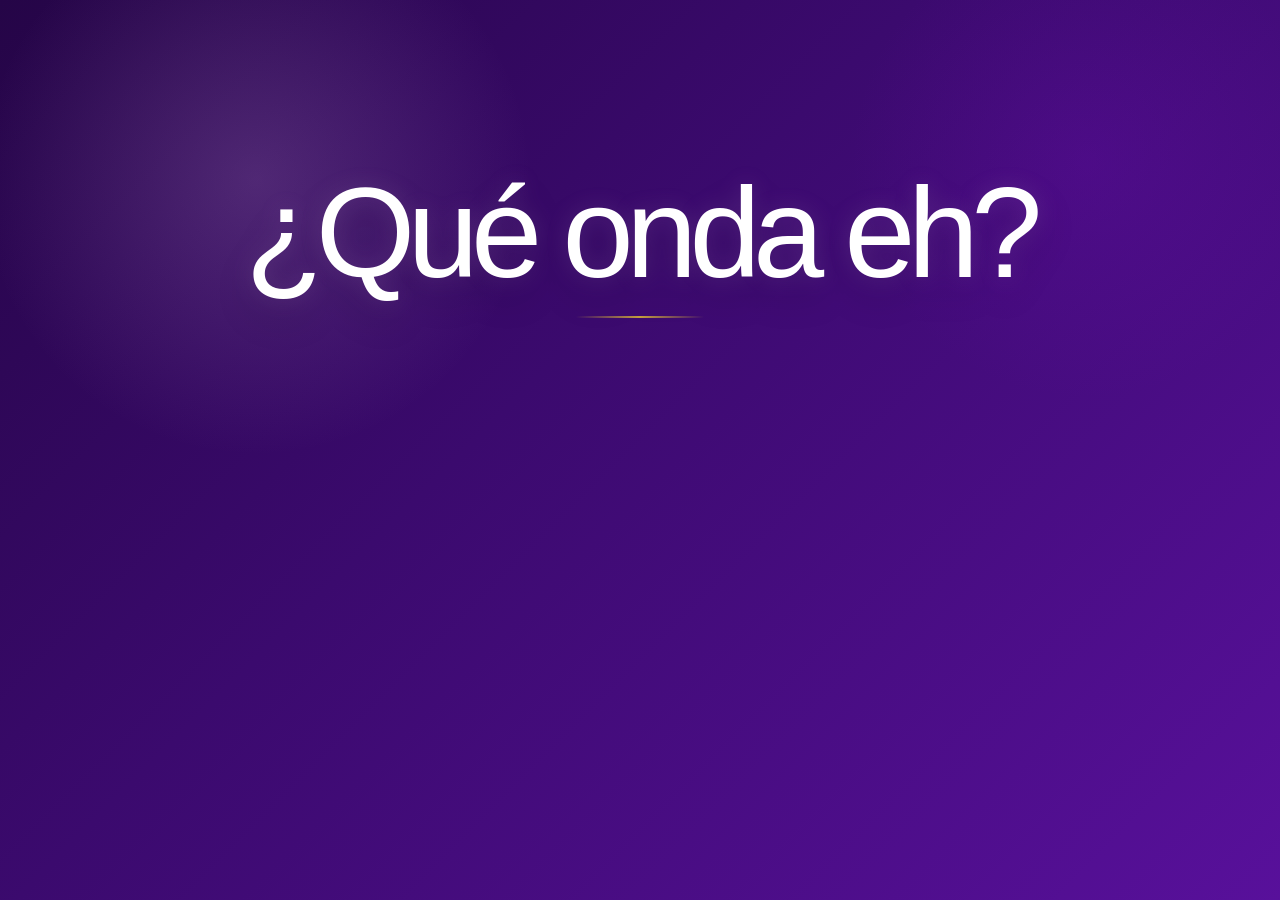
==== commit 9312b2ff: "Add files via upload" ====
--- a/index.html
+++ b/index.html
@@ -5,13 +5,13 @@
   <meta name="viewport" content="width=device-width, initial-scale=1.0, viewport-fit=cover" />
   <meta name="color-scheme" content="light only" />
   <meta name="description" content="Presentación interactiva de rebranding para Fisioterapia a tu alcance — Mariana Rosas." />
-  <title>Fisioterapia a tu alcance — Mariana Rosas | Rebranding</title>
+  <title>FISIOTERAPIA A TU ALCANCE — Mariana Rosas | Rebranding</title>
   <link rel="stylesheet" href="styles.css" />
   <link rel="stylesheet" href="animations.css" />
 </head>
 <body>
   <div class="preloader" id="preloader" aria-hidden="true">
-    <div class="preloader__wordmark"><span>¿Que onda eh?</span></div>
+    <div class="preloader__wordmark"><span>¿Qué onda eh?</span></div>
     <div class="preloader__spinner" aria-hidden="true"></div>
   </div>
 
@@ -52,8 +52,7 @@
           <div class="cover-grid">
             <div class="stack lg-gap z-top">
               <p class="eyebrow animate" style="--d:120ms">Propuesta de rebranding</p>
-              <h1 class="title-xl clip-reveal" style="--d:220ms">Fisioterapia a tu alcance</h1>
-              <p class="subtitle-lg animate" style="--d:380ms">Una evolución visual diseñada para elevar percepción clínica, claridad comercial y consistencia digital sin romper con la historia de la marca.</p>
+              <h1 class="title-xl clip-reveal" style="--d:220ms">FISIOTERAPIA<span class="brand-lockup__line--sub">a tu alcance</span></h1>              <p class="subtitle-lg animate" style="--d:380ms">Una evolución visual diseñada para elevar percepción clínica, claridad comercial y consistencia digital sin romper con la historia de la marca.</p>
               <div class="meta-line animate" style="--d:520ms">
                 <span class="meta-pill interactive">Mariana Rosas</span>
                 <span class="meta-pill interactive">Premium · Clínica · Comercial</span>
@@ -100,13 +99,160 @@
       <section class="slide theme-light theme-origin" data-title="Identidad de origen" aria-hidden="true">
         <div class="slide-shell centered-shell scroll-shell">
           <p class="eyebrow animate" style="--d:120ms">Identidad de origen</p>
+
           <div class="origin-stage">
             <div class="media-panel media-panel-wide interactive animate scale-reveal" style="--d:220ms">
-              <img src="logoold.png" alt="Logotipo original de Fisioterapia a tu alcance — Mariana Rosas" class="logo-image logo-origin" loading="lazy" decoding="async" />
-            </div>
-          </div>
-          <div class="justify-card interactive animate" style="--d:460ms">
+              <img
+                src="logoold.png"
+                alt="Logotipo original de Fisioterapia a tu alcance — Mariana Rosas"
+                class="logo-image logo-origin"
+                loading="lazy"
+                decoding="async"
+              />
+            </div>
+          </div>
+
+          <div class="origin-analysis">
+            <article class="origin-analysis__col interactive animate" style="--d:360ms">
+              <p class="origin-analysis__title">Lo que funciona</p>
+              <ul class="origin-analysis__list" aria-label="Equity a conservar">
+                <li class="origin-analysis__item">
+                  <span class="origin-analysis__icon origin-analysis__icon--check" aria-hidden="true">✓</span>
+                  <div>
+                    <strong>Cercanía humana</strong>
+                    <p>El estilo manual comunica accesibilidad y un trato personalizado, algo que muchas clínicas pierden.</p>
+                  </div>
+                </li>
+                <li class="origin-analysis__item">
+                  <span class="origin-analysis__icon origin-analysis__icon--check" aria-hidden="true">✓</span>
+                  <div>
+                    <strong>Reconocimiento local</strong>
+                    <p>La marca ya tiene historia y vínculo con pacientes reales. Eso no se tira: se eleva.</p>
+                  </div>
+                </li>
+                <li class="origin-analysis__item">
+                  <span class="origin-analysis__icon origin-analysis__icon--check" aria-hidden="true">✓</span>
+                  <div>
+                    <strong>Identidad femenina clara</strong>
+                    <p>La marca tiene una firma personal auténtica que diferencia de consultorios genéricos.</p>
+                  </div>
+                </li>
+              </ul>
+            </article>
+
+            <article class="origin-analysis__col interactive animate" style="--d:500ms">
+              <p class="origin-analysis__title">Lo que se resuelve</p>
+              <ul class="origin-analysis__list" aria-label="Gaps técnicos a resolver">
+                <li class="origin-analysis__item">
+                  <span class="origin-analysis__icon origin-analysis__icon--arrow" aria-hidden="true">→</span>
+                  <div>
+                    <strong>Legibilidad en digital</strong>
+                    <p>El logo actual pierde jerarquía en avatares, stories y piezas de bajo espacio.</p>
+                  </div>
+                </li>
+                <li class="origin-analysis__item">
+                  <span class="origin-analysis__icon origin-analysis__icon--arrow" aria-hidden="true">→</span>
+                  <div>
+                    <strong>Fragmentación visual</strong>
+                    <p>Mezcla de recursos que no conviven bajo un sistema único, lo que genera inconsistencia.</p>
+                  </div>
+                </li>
+                <li class="origin-analysis__item">
+                  <span class="origin-analysis__icon origin-analysis__icon--arrow" aria-hidden="true">→</span>
+                  <div>
+                    <strong>Escala comercial</strong>
+                    <p>No está preparado para uniformes, señalización, convenios ni campañas de mayor alcance.</p>
+                  </div>
+                </li>
+              </ul>
+            </article>
+          </div>
+
+          <div class="justify-card interactive animate" style="--d:640ms">
             <p>La marca de origen ya tiene vínculo emocional y reconocimiento local. Por eso la evolución parte desde el respeto: toma esa cercanía y la traduce a una expresión más legible, más limpia y mejor preparada para crecer.</p>
+          </div>
+        </div>
+      </section>
+
+      <section class="slide theme-light theme-visual-process" data-title="Proceso del sistema visual" aria-hidden="true">
+        <div class="slide-shell visual-process-shell scroll-shell">
+          <div class="shell-head shell-head-tight">
+            <div>
+              <p class="eyebrow animate" style="--d:120ms">Sistema visual · proceso</p>
+              <h2 class="title-lg clip-reveal" style="--d:220ms">Cómo se llegó al sistema que hoy sostiene la marca.</h2>
+            </div>
+            <p class="body-copy short animate" style="--d:360ms">
+              Esta parte no repite la paleta ni la escala final. Explica el criterio con el que se tomaron esas decisiones.
+            </p>
+          </div>
+
+          <div class="visual-process-grid">
+            <article class="visual-process-card interactive animate" style="--d:440ms">
+              <span class="route-code">Fase 1</span>
+              <h3>Dirección creativa</h3>
+              <p>Se definió una mezcla precisa entre cercanía, autoridad clínica y claridad editorial.</p>
+
+              <div class="visual-chip-group">
+                <span>Accesible</span>
+                <span>Clínico</span>
+                <span>Preciso</span>
+                <span>Cálido</span>
+                <span>Escalable</span>
+                <span>Memorable</span>
+              </div>
+
+              <div class="visual-symbol-row" aria-hidden="true">
+                <span>⚕</span>
+                <span>Columna</span>
+                <span>Cruz</span>
+              </div>
+            </article>
+
+            <article class="visual-process-card interactive animate" style="--d:560ms">
+              <span class="route-code">Fase 2</span>
+              <h3>Construcción del sistema</h3>
+              <p>El color se depuró como sistema, no como decoración. Se ordenaron roles: base, énfasis, continuidad, respiración y jerarquía mínima.</p>
+
+              <div class="decision-list">
+                <div>
+                  <strong>Base</strong>
+                  <p>Violetas profundos para autoridad y estructura.</p>
+                </div>
+                <div>
+                  <strong>Respiración</strong>
+                  <p>Lavanda pálido para limpieza y lectura.</p>
+                </div>
+                <div>
+                  <strong>Acento</strong>
+                  <p>Dorado fino para jerarquía puntual, sin contaminar el sistema.</p>
+                </div>
+              </div>
+            </article>
+
+            <article class="visual-process-card interactive animate" style="--d:680ms">
+              <span class="route-code">Fase 3</span>
+              <h3>Elección tipográfica</h3>
+              <p>La decisión final no fue elegir “la más bonita”, sino la que mejor resolvía legibilidad, carácter y consistencia en consulta, digital y piezas comerciales.</p>
+
+              <div class="type-choice-grid">
+                <div class="type-choice type-choice--muted">
+                  <small>Descartada A</small>
+                  <strong class="type-choice__sample type-choice__sample--sans">FISIOTERAPIA</strong>
+                  <p>Demasiado genérica.</p>
+                </div>
+
+                <div class="type-choice type-choice--muted">
+                  <small>Descartada B</small>
+                  <strong class="type-choice__sample type-choice__sample--serif">FISIOTERAPIA</strong>
+                  <p>Demasiado protocolar.</p>
+                </div>
+
+                <div class="type-choice type-choice--active">
+                  <small>Dirección elegida</small>
+                  <strong class="type-choice__sample type-choice__sample--system">FISIOTERAPIA<span class="brand-lockup__line--sub">a tu alcance</span></strong>                  <p>Autoridad sin frialdad.</p>
+                </div>
+              </div>
+            </article>
           </div>
         </div>
       </section>
@@ -117,6 +263,7 @@
             <p class="eyebrow animate" style="--d:120ms">Propuesta A</p>
             <h2 class="title-md clip-reveal" style="--d:220ms">Símbolo clínico con fuerza icónica.</h2>
             <p class="body-copy light animate" style="--d:360ms">La serpiente y la columna convierten la marca en un emblema clínico reconocible incluso cuando el nombre no aparece completo. Es la ruta más simbólica y especializada.</p>
+
             <div class="bullet-grid">
               <article class="bullet-card dark interactive animate" style="--d:500ms">
                 <h3>Qué resuelve</h3>
@@ -128,14 +275,59 @@
               </article>
             </div>
           </div>
+
           <div class="media-column">
             <div class="comparison-tag animate" style="--d:240ms">Nueva identidad</div>
+
             <div class="media-panel interactive animate scale-reveal" style="--d:360ms">
-              <img src="logo1.png" alt="Propuesta A: serpiente y columna en violeta" class="logo-image logo-standard" loading="lazy" decoding="async" />
-            </div>
-            <div class="before-mini interactive animate" style="--d:600ms">
-              <span>Antes</span>
-              <img src="logoold.png" alt="Referencia de la identidad anterior" loading="lazy" decoding="async" />
+              <img
+                src="logo1.png"
+                alt="Propuesta A: serpiente y columna en violeta"
+                class="logo-image logo-standard"
+                loading="lazy"
+                decoding="async"
+              />
+            </div>
+
+            <div class="logo-evolution-strip interactive animate" style="--d:620ms">
+              <article class="logo-evolution-strip__panel logo-evolution-strip__panel--origin">
+                <div class="logo-evolution-strip__media">
+                  <img
+                    src="logoOld2.png"
+                    alt="Origen versión 2 del símbolo médico previo"
+                    class="logo-evolution-strip__image logo-evolution-strip__image--muted"
+                    loading="lazy"
+                    decoding="async"
+                  />
+                </div>
+                <div class="logo-evolution-strip__copy">
+                  <span class="route-code">Origen · Versión 2</span>
+                  <p>Icono complejo, difícil de escalar. Alta carga visual en formatos pequeños.</p>
+                </div>
+              </article>
+
+              <div class="logo-evolution-strip__arrow" aria-hidden="true">
+                <svg viewBox="0 0 140 68" fill="none" xmlns="http://www.w3.org/2000/svg">
+                  <path d="M8 34H112" stroke="currentColor" stroke-width="2.5" stroke-linecap="round"/>
+                  <path d="M86 10L116 34L86 58" stroke="currentColor" stroke-width="2.5" stroke-linecap="round" stroke-linejoin="round"/>
+                </svg>
+              </div>
+
+              <article class="logo-evolution-strip__panel">
+                <div class="logo-evolution-strip__media">
+                  <img
+                    src="logo1.png"
+                    alt="Propuesta A reingeniería del símbolo clínico"
+                    class="logo-evolution-strip__image"
+                    loading="lazy"
+                    decoding="async"
+                  />
+                </div>
+                <div class="logo-evolution-strip__copy">
+                  <span class="route-code">Propuesta A · Reingeniería</span>
+                  <p>Símbolo destilado. Misma autoridad clínica, mayor claridad en cualquier escala.</p>
+                </div>
+              </article>
             </div>
           </div>
         </div>
@@ -173,6 +365,7 @@
             <p class="eyebrow animate" style="--d:120ms">Propuesta C</p>
             <h2 class="title-md clip-reveal" style="--d:220ms">Un emblema de carácter para una marca que quiere dominar visualmente.</h2>
             <p class="body-copy light animate" style="--d:360ms">El caduceo alado con rayo se mueve hacia una presencia más expresiva. Es la ruta más potente para una marca que busca hacerse notar con un gesto frontal y de alto impacto.</p>
+
             <div class="bullet-grid">
               <article class="bullet-card dark interactive animate" style="--d:500ms">
                 <h3>Qué resuelve</h3>
@@ -184,19 +377,64 @@
               </article>
             </div>
           </div>
-          <div class="media-column media-column-stack">
-            <div class="ghost-card interactive animate" style="--d:280ms">
-              <span class="comparison-tag">Origen desaturado</span>
-              <img src="logoold.png" alt="Referencia desaturada de la marca original" loading="lazy" decoding="async" />
-            </div>
-            <div class="media-panel interactive animate scale-reveal" style="--d:460ms">
-              <img src="logo3.png" alt="Propuesta C: caduceo alado con rayo" class="logo-image logo-standard" loading="lazy" decoding="async" />
-            </div>
-          </div>
-        </div>
-      </section>
-
-      
+
+          <div class="media-column">
+            <div class="comparison-tag animate" style="--d:240ms">Nueva identidad</div>
+
+            <div class="media-panel interactive animate scale-reveal" style="--d:360ms">
+              <img
+                src="logo3.png"
+                alt="Propuesta C: caduceo alado con rayo"
+                class="logo-image logo-standard"
+                loading="lazy"
+                decoding="async"
+              />
+            </div>
+
+            <div class="logo-evolution-strip interactive animate" style="--d:620ms">
+              <article class="logo-evolution-strip__panel logo-evolution-strip__panel--origin">
+                <div class="logo-evolution-strip__media">
+                  <img
+                    src="logoOld2.png"
+                    alt="Origen versión 3 del caduceo alado original"
+                    class="logo-evolution-strip__image logo-evolution-strip__image--muted"
+                    loading="lazy"
+                    decoding="async"
+                  />
+                </div>
+                <div class="logo-evolution-strip__copy">
+                  <span class="route-code">Origen · Versión 3</span>
+                  <p>Caduceo alado original: potente en concepto, pero sin la depuración formal necesaria para escalar.</p>
+                </div>
+              </article>
+
+              <div class="logo-evolution-strip__arrow" aria-hidden="true">
+                <svg viewBox="0 0 140 68" fill="none" xmlns="http://www.w3.org/2000/svg">
+                  <path d="M8 34H112" stroke="currentColor" stroke-width="2.5" stroke-linecap="round"/>
+                  <path d="M86 10L116 34L86 58" stroke="currentColor" stroke-width="2.5" stroke-linecap="round" stroke-linejoin="round"/>
+                </svg>
+              </div>
+
+              <article class="logo-evolution-strip__panel">
+                <div class="logo-evolution-strip__media">
+                  <img
+                    src="logo3.png"
+                    alt="Propuesta C reingeniería del emblema alado"
+                    class="logo-evolution-strip__image"
+                    loading="lazy"
+                    decoding="async"
+                  />
+                </div>
+                <div class="logo-evolution-strip__copy">
+                  <span class="route-code">Propuesta C · Reingeniería</span>
+                  <p>El emblema se destila. Mismo carácter simbólico, mayor impacto visual y mejor reproducibilidad técnica.</p>
+                </div>
+              </article>
+            </div>
+          </div>
+        </div>
+      </section>
+
       <section class="slide theme-light theme-system" data-title="Tema de logotipos" aria-hidden="true">
         <div class="slide-shell system-shell scroll-shell">
           <div class="shell-head shell-head-tight">
@@ -280,9 +518,8 @@
             <div class="color-copy">
               <article class="type-spec interactive animate" style="--d:440ms">
                 <span class="type-label">Tipografía principal</span>
-                <strong class="type-headline">Fisioterapia a tu alcance</strong>
-                <small>Display condensada para titulares · sans limpia para lectura, soportes y aplicaciones digitales.</small>
-              </article>
+                <strong class="type-headline">FISIOTERAPIA<span class="brand-lockup__line--sub">a tu alcance</span></strong>                
+                <small>Tipografía elegida: Avenir Next Condensed para titulares · Avenir Next para lectura, soportes y aplicaciones digitales · jerarquía aplicada: 800 / 700 / 400.</small>              </article>
 
               <div class="type-scale-card interactive animate" style="--d:560ms">
                 <div class="type-scale-row">
@@ -356,8 +593,8 @@
 
             <article class="device-card interactive animate" style="--d:560ms">
               <span class="device-tag">Story / Reel 9:16</span>
-              <div class="mockup mockup-vertical">
-                <div class="mockup__gradient"></div>
+              <div class="mockup mockup-square">
+                <div class="mockup__chrome"></div>
                 <div class="mockup__floating-brand">
                   <img src="logo1.png" alt="Uso del símbolo en portada vertical" loading="lazy" decoding="async" />
                 </div>
@@ -407,12 +644,154 @@
         </div>
       </section>
 
+      <section class="slide theme-light theme-team" data-title="Equipo estratégico" aria-hidden="true">
+        <div class="slide-shell team-shell scroll-shell">
+          <div class="shell-head shell-head-tight">
+            <div>
+              <p class="eyebrow animate" style="--d:120ms">Metodología Lincar Media Studio</p>
+              <h2 class="title-lg clip-reveal" style="--d:220ms">Ocho criterios expertos. Una sola identidad.</h2>
+            </div>
+            <p class="body-copy short animate" style="--d:320ms">
+              Cada decisión de esta propuesta fue evaluada desde ocho disciplinas distintas. No hay elemento visual, verbal o estratégico sin respaldo de criterio especializado.
+            </p>
+          </div>
+
+          <div class="team-grid" aria-label="Equipo estratégico de Lincar Media Studio">
+            <article class="team-card interactive animate" style="--d:400ms">
+              <div class="team-card__icon" aria-hidden="true">
+                <svg viewBox="0 0 28 28" fill="none" xmlns="http://www.w3.org/2000/svg">
+                  <path d="M6 19.5L17.6 7.9C18.6 6.9 20.2 6.9 21.2 7.9L22.1 8.8C23.1 9.8 23.1 11.4 22.1 12.4L10.5 24H6V19.5Z" stroke="currentColor" stroke-width="1.8" stroke-linejoin="round"/>
+                  <path d="M16.8 8.7L21.3 13.2" stroke="currentColor" stroke-width="1.8" stroke-linecap="round"/>
+                  <path d="M6 24H24" stroke="currentColor" stroke-width="1.8" stroke-linecap="round"/>
+                </svg>
+              </div>
+              <div class="team-card__content">
+                <h3>Brand Designer Sr</h3>
+                <p class="team-card__role">Sistema visual completo</p>
+                <p class="team-card__desc">Define color, tipografía, forma y proporción como un sistema, no como piezas sueltas.</p>
+              </div>
+            </article>
+
+            <article class="team-card interactive animate" style="--d:500ms">
+              <div class="team-card__icon" aria-hidden="true">
+                <svg viewBox="0 0 28 28" fill="none" xmlns="http://www.w3.org/2000/svg">
+                  <path d="M3.5 14C5.9 9.4 9.6 7 14 7C18.4 7 22.1 9.4 24.5 14C22.1 18.6 18.4 21 14 21C9.6 21 5.9 18.6 3.5 14Z" stroke="currentColor" stroke-width="1.8" stroke-linejoin="round"/>
+                  <circle cx="14" cy="14" r="3.4" stroke="currentColor" stroke-width="1.8"/>
+                </svg>
+              </div>
+              <div class="team-card__content">
+                <h3>Art Director</h3>
+                <p class="team-card__role">Coherencia estética global</p>
+                <p class="team-card__desc">Garantiza que cada elemento visual comunique una sola personalidad de marca.</p>
+              </div>
+            </article>
+
+            <article class="team-card interactive animate" style="--d:600ms">
+              <div class="team-card__icon" aria-hidden="true">
+                <svg viewBox="0 0 28 28" fill="none" xmlns="http://www.w3.org/2000/svg">
+                  <path d="M14 4.5L16.8 10.2L23 11L18.5 15.1L19.7 21.3L14 18.1L8.3 21.3L9.5 15.1L5 11L11.2 10.2L14 4.5Z" stroke="currentColor" stroke-width="1.8" stroke-linejoin="round"/>
+                </svg>
+              </div>
+              <div class="team-card__content">
+                <h3>Creative Director</h3>
+                <p class="team-card__role">Dirección y alineación con negocio</p>
+                <p class="team-card__desc">Aprueba la dirección creativa y verifica que cada decisión tenga impacto en percepción de negocio.</p>
+              </div>
+            </article>
+
+            <article class="team-card interactive animate" style="--d:700ms">
+              <div class="team-card__icon" aria-hidden="true">
+                <svg viewBox="0 0 28 28" fill="none" xmlns="http://www.w3.org/2000/svg">
+                  <path d="M9 7.5L21 14L9 20.5V7.5Z" stroke="currentColor" stroke-width="1.8" stroke-linejoin="round"/>
+                  <rect x="4.5" y="5.5" width="19" height="17" rx="3" stroke="currentColor" stroke-width="1.8"/>
+                </svg>
+              </div>
+              <div class="team-card__content">
+                <h3>Motion Designer Sr</h3>
+                <p class="team-card__role">Identidad en movimiento</p>
+                <p class="team-card__desc">Define cómo se comporta la marca en video, animación y entornos digitales dinámicos.</p>
+              </div>
+            </article>
+
+            <article class="team-card interactive animate" style="--d:800ms">
+              <div class="team-card__icon" aria-hidden="true">
+                <svg viewBox="0 0 28 28" fill="none" xmlns="http://www.w3.org/2000/svg">
+                  <path d="M6 9.5L14 5L22 9.5V18.5L14 23L6 18.5V9.5Z" stroke="currentColor" stroke-width="1.8" stroke-linejoin="round"/>
+                  <path d="M6 9.5L14 14L22 9.5" stroke="currentColor" stroke-width="1.8" stroke-linejoin="round"/>
+                  <path d="M14 14V23" stroke="currentColor" stroke-width="1.8" stroke-linecap="round"/>
+                </svg>
+              </div>
+              <div class="team-card__content">
+                <h3>Packaging Designer Sr</h3>
+                <p class="team-card__role">Aplicaciones físicas</p>
+                <p class="team-card__desc">Traduce la identidad a uniformes, etiquetas, packaging y materiales tangibles.</p>
+              </div>
+            </article>
+
+            <article class="team-card interactive animate" style="--d:900ms">
+              <div class="team-card__icon" aria-hidden="true">
+                <svg viewBox="0 0 28 28" fill="none" xmlns="http://www.w3.org/2000/svg">
+                  <circle cx="14" cy="14" r="8.5" stroke="currentColor" stroke-width="1.8"/>
+                  <path d="M14 8V14L18 16.5" stroke="currentColor" stroke-width="1.8" stroke-linecap="round" stroke-linejoin="round"/>
+                  <path d="M14 3.5V6.2" stroke="currentColor" stroke-width="1.8" stroke-linecap="round"/>
+                  <path d="M24.5 14H21.8" stroke="currentColor" stroke-width="1.8" stroke-linecap="round"/>
+                </svg>
+              </div>
+              <div class="team-card__content">
+                <h3>Brand Strategist</h3>
+                <p class="team-card__role">Posicionamiento y propósito</p>
+                <p class="team-card__desc">Construye el alma de la marca: valores, arquetipo, posicionamiento y propuesta de valor.</p>
+              </div>
+            </article>
+
+            <article class="team-card interactive animate" style="--d:1000ms">
+              <div class="team-card__icon" aria-hidden="true">
+                <svg viewBox="0 0 28 28" fill="none" xmlns="http://www.w3.org/2000/svg">
+                  <path d="M6 21.5V15.5" stroke="currentColor" stroke-width="1.8" stroke-linecap="round"/>
+                  <path d="M12 21.5V11.5" stroke="currentColor" stroke-width="1.8" stroke-linecap="round"/>
+                  <path d="M18 21.5V8.5" stroke="currentColor" stroke-width="1.8" stroke-linecap="round"/>
+                  <path d="M24 21.5V5.5" stroke="currentColor" stroke-width="1.8" stroke-linecap="round"/>
+                  <path d="M4.5 22.5H25" stroke="currentColor" stroke-width="1.8" stroke-linecap="round"/>
+                </svg>
+              </div>
+              <div class="team-card__content">
+                <h3>CMO / Marketing Director</h3>
+                <p class="team-card__role">Visión comercial y ROI</p>
+                <p class="team-card__desc">Evalúa si la marca vende, si conecta con la audiencia real y si escala en el tiempo.</p>
+              </div>
+            </article>
+
+            <article class="team-card interactive animate" style="--d:1100ms">
+              <div class="team-card__icon" aria-hidden="true">
+                <svg viewBox="0 0 28 28" fill="none" xmlns="http://www.w3.org/2000/svg">
+                  <path d="M8 21L19.5 9.5C20.7 8.3 22.6 8.3 23.8 9.5C25 10.7 25 12.6 23.8 13.8L12.3 25.3L7 26L7.7 20.7L19.2 9.2" stroke="currentColor" stroke-width="1.8" stroke-linejoin="round"/>
+                  <path d="M17.5 11L22 15.5" stroke="currentColor" stroke-width="1.8" stroke-linecap="round"/>
+                  <path d="M5 5.5H14" stroke="currentColor" stroke-width="1.8" stroke-linecap="round"/>
+                  <path d="M5 10H11" stroke="currentColor" stroke-width="1.8" stroke-linecap="round"/>
+                </svg>
+              </div>
+              <div class="team-card__content">
+                <h3>UX Writer / Copywriter Sr</h3>
+                <p class="team-card__role">Voz, tono y mensajes</p>
+                <p class="team-card__desc">Define cómo suena la marca: naming, tagline, tono de voz y arquitectura verbal.</p>
+              </div>
+            </article>
+          </div>
+
+          <div class="lincar-note interactive animate" style="--d:1220ms">
+            <p>
+              Esta propuesta es el resultado de ese equipo trabajando en un objetivo único: que Fisioterapia a tu alcance tenga la identidad que merece.            </p>
+            <img src="lincar-logo.png" alt="Logo de Lincar Media Studio en apoyo de la nota final" class="lincar-note__logo" loading="lazy" decoding="async" />
+          </div>
+        </div>
+      </section>
+
       <section class="slide theme-dark theme-close" data-title="Cierre" aria-hidden="true">
         <div class="slide-shell close-shell">
           <p class="eyebrow animate" style="--d:120ms">Cierre</p>
           <h2 class="title-xl clip-reveal" style="--d:220ms">Una nueva identidad. El mismo propósito.</h2>
           <div class="gold-line animate" style="--d:480ms"></div>
-          <p class="subtitle-lg animate" style="--d:620ms">Fisioterapia a tu alcance</p>
+          <p class="subtitle-lg animate" style="--d:620ms">FISIOTERAPIA<span class="brand-lockup__line--sub">a tu alcance</span></p>
           <p class="meta-name animate" style="--d:720ms">Mariana Rosas</p>
         </div>
       </section>
--- a/styles.css
+++ b/styles.css
@@ -24,6 +24,7 @@
   --radius-md:1.25rem;
   --radius-lg:1.6rem;
   --radius-xl:2rem;
+
   --shell-width:min(1520px, calc(100vw - clamp(1.3rem, 5vw, 5rem)));
   --shell-height:calc(100dvh - clamp(7.2rem, 14vh, 8.8rem));
 
@@ -49,8 +50,17 @@
   --transition-fast:320ms cubic-bezier(.22,1,.36,1);
 }
 
+/* =========================================================
+   RESET
+========================================================= */
 *{box-sizing:border-box;}
-html,body{width:100%;min-height:100%;margin:0;overflow:hidden;background:var(--violet-deep);}
+html,body{
+  width:100%;
+  min-height:100%;
+  margin:0;
+  overflow:hidden;
+  background:var(--violet-deep);
+}
 body{
   font-family:var(--body-font);
   color:var(--text-primary);
@@ -66,6 +76,9 @@
   -webkit-user-drag:none;
 }
 
+/* =========================================================
+   APP FRAME
+========================================================= */
 .presentation{
   position:relative;
   width:100vw;
@@ -94,7 +107,7 @@
   --hud-dot:rgba(59,10,110,.2);
 }
 .presentation.ui-on-dark{
-  --hud-bg:rgba(22, 10, 34, .52);
+  --hud-bg:rgba(22,10,34,.52);
   --hud-border:rgba(255,255,255,.16);
   --hud-color:#fff;
   --hud-muted:rgba(255,255,255,.74);
@@ -102,6 +115,9 @@
   --hud-dot:rgba(255,255,255,.24);
 }
 
+/* =========================================================
+   PRELOADER
+========================================================= */
 .preloader{
   position:fixed;
   inset:0;
@@ -115,7 +131,11 @@
     linear-gradient(135deg, #250547 0%, #3B0A6E 42%, #58109b 100%);
   transition:opacity 720ms ease, visibility 720ms ease;
 }
-.preloader.is-hidden{opacity:0; visibility:hidden; pointer-events:none;}
+.preloader.is-hidden{
+  opacity:0;
+  visibility:hidden;
+  pointer-events:none;
+}
 .preloader__wordmark{
   font-family:var(--display-font);
   font-size:clamp(3.4rem, 10vw, 8.2rem);
@@ -124,17 +144,6 @@
   color:#fff;
   opacity:0;
   transform:translateY(1.2rem) scale(.96);
-}
-.preloader__spinner{
-  width:clamp(2.5rem, 5vw, 3.8rem);
-  aspect-ratio:1;
-  border-radius:50%;
-  border:2px solid rgba(255,255,255,.2);
-  border-top-color:var(--gold-accent);
-  opacity:0;
-}
-
-.preloader__wordmark{
   text-align:center;
   max-width:min(12ch, 90vw);
   text-shadow:0 0 1.4rem rgba(195,155,211,.18), 0 1rem 2.5rem rgba(0,0,0,.18);
@@ -153,10 +162,29 @@
   background:linear-gradient(90deg, transparent, var(--gold-accent), transparent);
   opacity:.9;
 }
-.preloader.is-phase-word .preloader__wordmark{opacity:1; transform:translateY(0);}
-.preloader.is-phase-spinner .preloader__wordmark{opacity:0; transform:translateY(-.75rem);}
-.preloader.is-phase-spinner .preloader__spinner{opacity:1;}
-
+.preloader__spinner{
+  width:clamp(2.5rem, 5vw, 3.8rem);
+  aspect-ratio:1;
+  border-radius:50%;
+  border:2px solid rgba(255,255,255,.2);
+  border-top-color:var(--gold-accent);
+  opacity:0;
+}
+.preloader.is-phase-word .preloader__wordmark{
+  opacity:1;
+  transform:translateY(0);
+}
+.preloader.is-phase-spinner .preloader__wordmark{
+  opacity:0;
+  transform:translateY(-.75rem);
+}
+.preloader.is-phase-spinner .preloader__spinner{
+  opacity:1;
+}
+
+/* =========================================================
+   SHARED GLASS / HUD
+========================================================= */
 .brand-badge,
 .ui-panel,
 .fullscreen-btn,
@@ -164,6 +192,7 @@
   backdrop-filter:blur(16px);
   -webkit-backdrop-filter:blur(16px);
 }
+
 .brand-badge{
   position:fixed;
   bottom:max(.9rem, env(safe-area-inset-bottom));
@@ -184,7 +213,10 @@
   height:auto;
   object-fit:contain;
 }
-.brand-badge__copy{display:grid;line-height:1.05;}
+.brand-badge__copy{
+  display:grid;
+  line-height:1.05;
+}
 .brand-badge__copy span{
   font-size:clamp(.6rem,.58rem + .12vw,.72rem);
   letter-spacing:.16em;
@@ -196,211 +228,6 @@
   color:var(--text-primary);
   font-weight:700;
 }
-
-.grain{
-  position:absolute;
-  inset:0;
-  pointer-events:none;
-  opacity:.08;
-  mix-blend-mode:soft-light;
-  background-image:
-    radial-gradient(circle at 20% 20%, rgba(255,255,255,.28) 0 .08rem, transparent .1rem),
-    radial-gradient(circle at 82% 35%, rgba(255,255,255,.2) 0 .05rem, transparent .09rem),
-    radial-gradient(circle at 45% 82%, rgba(255,255,255,.18) 0 .05rem, transparent .08rem);
-  background-size:17rem 17rem,23rem 23rem,19rem 19rem;
-  z-index:2;
-}
-
-.slides{
-  position:relative;
-  display:flex;
-  width:1100vw;
-  width:1100svw;
-  height:100%;
-  transition:transform var(--transition);
-  will-change:transform;
-  z-index:1;
-}
-.slide{
-  position:relative;
-  flex:0 0 100vw;
-  flex:0 0 100svw;
-  width:100vw;
-  width:100svw;
-  height:100vh;
-  height:100dvh;
-  padding:clamp(.95rem, 1vw, 1.2rem);
-  overflow:hidden;
-  isolation:isolate;
-}
-.slide::before,
-.slide::after{content:"";position:absolute;pointer-events:none;z-index:-1;}
-.slide::before{inset:0;}
-.slide::after{
-  width:min(32rem, 42vw);
-  aspect-ratio:1;
-  filter:blur(4rem);
-  opacity:.13;
-}
-
-.slide-shell{
-  position:relative;
-  width:var(--shell-width);
-  max-width:100%;
-  max-height:var(--shell-height);
-  margin:0 auto;
-  padding:clamp(1rem, 1vw + .8rem, 1.6rem);
-  display:grid;
-  gap:var(--space-4);
-  z-index:2;
-}
-.scroll-shell{
-  overflow-y:auto;
-  overflow-x:hidden;
-  overscroll-behavior:contain;
-  scrollbar-width:thin;
-  scrollbar-color:rgba(106,13,173,.38) transparent;
-}
-.scroll-shell::-webkit-scrollbar{width:.52rem;}
-.scroll-shell::-webkit-scrollbar-thumb{background:rgba(106,13,173,.36);border-radius:999px;}
-.scroll-shell::-webkit-scrollbar-track{background:transparent;}
-
-.theme-dark{color:var(--text-dark-primary);}
-.theme-light{color:var(--text-primary);}
-.theme-dark .body-copy,
-.theme-dark .subtitle-lg,
-.theme-dark .card-copy,
-.theme-dark .logo-note,
-.theme-dark .justify-card p,
-.theme-dark .reason-card p,
-.theme-dark .bullet-card p,
-.theme-dark .impact-card p,
-.theme-dark .swatch-copy p,
-.theme-dark .type-scale-sample,
-.theme-dark .type-spec small,
-.theme-dark .shell-head .body-copy,
-.theme-dark .light{
-  color:var(--text-dark-secondary);
-}
-.theme-light .body-copy,
-.theme-light .subtitle-lg,
-.theme-light .card-copy,
-.theme-light .logo-note,
-.theme-light .justify-card p,
-.theme-light .reason-card p,
-.theme-light .bullet-card p,
-.theme-light .impact-card p,
-.theme-light .swatch-copy p,
-.theme-light .type-scale-sample,
-.theme-light .type-spec small,
-.theme-light .shell-head .body-copy{
-  color:var(--text-secondary);
-}
-.eyebrow{
-  margin:0;
-  font-size:var(--eyebrow);
-  line-height:1.1;
-  letter-spacing:.34em;
-  text-transform:uppercase;
-  color:inherit;
-  opacity:.82;
-}
-.title-xl,
-.title-lg,
-.title-md{
-  margin:0;
-  font-family:var(--display-font);
-  font-weight:800;
-  letter-spacing:-.045em;
-  line-height:.92;
-  text-wrap:balance;
-  color:inherit;
-}
-.title-xl{font-size:var(--title-xl);max-width:11.5ch;}
-.title-lg{font-size:var(--title-lg);max-width:10.5ch;}
-.title-md{font-size:var(--title-md);max-width:12ch;}
-.subtitle-lg,
-.body-copy,
-.card-copy,
-.logo-note,
-.justify-card p,
-.reason-card p,
-.bullet-card p,
-.impact-card p,
-.swatch-copy p,
-.type-scale-sample,
-.type-spec small,
-.mockup__copy{
-  margin:0;
-  font-size:var(--body-md);
-  line-height:1.48;
-}
-.subtitle-lg{max-width:42ch;}
-.body-copy.short{max-width:40ch;}
-
-.stack{display:grid;}
-.lg-gap{gap:var(--space-5);}
-.z-top{z-index:2;}
-
-.meta-line{display:flex;flex-wrap:wrap;gap:var(--space-2);align-items:center;}
-.meta-pill,
-.device-tag,
-.type-label,
-.route-code,
-.caption-strip,
-.comparison-tag,
-.card-kicker,
-.type-scale-tag,
-.variant{
-  font-size:clamp(.72rem,.7rem + .14vw,.88rem);
-  letter-spacing:.2em;
-  text-transform:uppercase;
-  line-height:1.15;
-}
-.meta-pill{
-  display:inline-flex;
-  align-items:center;
-  min-height:44px;
-  padding:.85rem 1rem;
-  border-radius:999px;
-  background:rgba(255,255,255,.08);
-  border:1px solid rgba(255,255,255,.16);
-  color:var(--text-dark-primary);
-}
-.meta-name{
-  font-size:clamp(1rem,.96rem + .22vw,1.18rem);
-  letter-spacing:.12em;
-  text-transform:uppercase;
-  color:var(--lilac-soft);
-  margin:0;
-}
-
-.interactive{
-  transition:transform var(--transition-fast), box-shadow var(--transition-fast), border-color var(--transition-fast), background-color var(--transition-fast), filter var(--transition-fast);
-}
-.interactive:is(:hover, :focus-within){
-  transform:translateY(-4px);
-  box-shadow:var(--shadow-hover);
-}
-.theme-dark .interactive:is(:hover, :focus-within){
-  box-shadow:0 1.7rem 3rem rgba(0,0,0,.24);
-}
-
-.nav-zone{
-  position:fixed;
-  top:0;bottom:0;
-  width:max(44px, 4.2vw);
-  border:0;
-  background:transparent;
-  appearance:none;
-  z-index:18;
-  cursor:pointer;
-}
-.nav-zone.prev{left:0;}
-.nav-zone.next{right:0;}
-.nav-zone:focus-visible,
-.fullscreen-btn:focus-visible,
-.dot:focus-visible{outline:2px solid var(--gold-accent);outline-offset:2px;}
 
 .fullscreen-btn{
   position:fixed;
@@ -417,7 +244,10 @@
   color:var(--hud-color);
   cursor:pointer;
 }
-.fullscreen-btn svg{width:1.08rem;height:1.08rem;}
+.fullscreen-btn svg{
+  width:1.08rem;
+  height:1.08rem;
+}
 
 .hint{
   position:fixed;
@@ -434,7 +264,10 @@
   transition:opacity 520ms ease, transform 520ms ease;
   pointer-events:none;
 }
-.hint.hide{opacity:0;transform:translateX(-50%) translateY(-.75rem);}
+.hint.hide{
+  opacity:0;
+  transform:translateX(-50%) translateY(-.75rem);
+}
 
 .ui-hud{
   position:fixed;
@@ -451,7 +284,12 @@
   color:var(--hud-color);
   box-shadow:0 1rem 2rem rgba(0,0,0,.12);
 }
-.ui-hud__top{display:flex;justify-content:space-between;align-items:center;gap:1rem;}
+.ui-hud__top{
+  display:flex;
+  justify-content:space-between;
+  align-items:center;
+  gap:1rem;
+}
 .ui-hud__label{
   font-size:clamp(.68rem,.66rem + .12vw,.82rem);
   letter-spacing:.22em;
@@ -463,7 +301,9 @@
   white-space:nowrap;
 }
 .counter-wrap{
-  display:flex;align-items:center;gap:.35rem;
+  display:flex;
+  align-items:center;
+  gap:.35rem;
   font-size:var(--counter);
   letter-spacing:.18em;
   text-transform:uppercase;
@@ -471,6 +311,7 @@
   white-space:nowrap;
 }
 .counter-separator{opacity:.58;}
+
 .progress-track{
   position:relative;
   width:100%;
@@ -486,15 +327,280 @@
   background:linear-gradient(90deg, var(--gold-accent), rgba(212,175,55,.55));
   transition:width var(--transition);
 }
-.dots{display:flex;gap:.44rem;flex-wrap:wrap;}
+.dots{
+  display:flex;
+  gap:.44rem;
+  flex-wrap:wrap;
+}
 .dot{
-  width:.62rem;height:.62rem;border-radius:50%;padding:0;cursor:pointer;
-  border:1px solid var(--hud-dot);background:var(--hud-dot);
+  width:.62rem;
+  height:.62rem;
+  border-radius:50%;
+  padding:0;
+  cursor:pointer;
+  border:1px solid var(--hud-dot);
+  background:var(--hud-dot);
   transition:transform var(--transition-fast), background-color var(--transition-fast), border-color var(--transition-fast);
 }
-.dot.active{background:var(--gold-accent);border-color:var(--gold-accent);transform:scale(1.18);}
-
-/* themes */
+.dot.active{
+  background:var(--gold-accent);
+  border-color:var(--gold-accent);
+  transform:scale(1.18);
+}
+
+/* =========================================================
+   GRAIN + NAV
+========================================================= */
+.grain{
+  position:absolute;
+  inset:0;
+  pointer-events:none;
+  opacity:.08;
+  mix-blend-mode:soft-light;
+  background-image:
+    radial-gradient(circle at 20% 20%, rgba(255,255,255,.28) 0 .08rem, transparent .1rem),
+    radial-gradient(circle at 82% 35%, rgba(255,255,255,.2) 0 .05rem, transparent .09rem),
+    radial-gradient(circle at 45% 82%, rgba(255,255,255,.18) 0 .05rem, transparent .08rem);
+  background-size:17rem 17rem, 23rem 23rem, 19rem 19rem;
+  z-index:2;
+}
+
+.nav-zone{
+  position:fixed;
+  top:0;
+  bottom:0;
+  width:max(44px, 4.2vw);
+  border:0;
+  background:transparent;
+  appearance:none;
+  z-index:18;
+  cursor:pointer;
+}
+.nav-zone.prev{left:0;}
+.nav-zone.next{right:0;}
+.nav-zone:focus-visible,
+.fullscreen-btn:focus-visible,
+.dot:focus-visible{
+  outline:2px solid var(--gold-accent);
+  outline-offset:2px;
+}
+
+/* =========================================================
+   SLIDES CORE
+========================================================= */
+.slides{
+  position:relative;
+  display:flex;
+  width:1100vw;
+  width:1100svw;
+  height:100%;
+  transition:transform var(--transition);
+  will-change:transform;
+  z-index:1;
+}
+.slide{
+  position:relative;
+  flex:0 0 100vw;
+  flex:0 0 100svw;
+  width:100vw;
+  width:100svw;
+  height:100vh;
+  height:100dvh;
+  padding:clamp(.95rem, 1vw, 1.2rem);
+  overflow:hidden;
+  isolation:isolate;
+}
+.slide::before,
+.slide::after{
+  content:"";
+  position:absolute;
+  pointer-events:none;
+  z-index:-1;
+}
+.slide::before{inset:0;}
+.slide::after{
+  width:min(32rem, 42vw);
+  aspect-ratio:1;
+  filter:blur(4rem);
+  opacity:.13;
+}
+
+.slide-shell{
+  position:relative;
+  width:var(--shell-width);
+  max-width:100%;
+  max-height:var(--shell-height);
+  margin:0 auto;
+  padding:clamp(1rem, 1vw + .8rem, 1.6rem);
+  display:grid;
+  gap:var(--space-4);
+  z-index:2;
+}
+.scroll-shell{
+  overflow-y:auto;
+  overflow-x:hidden;
+  overscroll-behavior:contain;
+  scrollbar-width:thin;
+  scrollbar-color:rgba(106,13,173,.38) transparent;
+}
+.scroll-shell::-webkit-scrollbar{width:.52rem;}
+.scroll-shell::-webkit-scrollbar-thumb{
+  background:rgba(106,13,173,.36);
+  border-radius:999px;
+}
+.scroll-shell::-webkit-scrollbar-track{background:transparent;}
+
+/* =========================================================
+   TYPE SYSTEM
+========================================================= */
+.theme-dark{color:var(--text-dark-primary);}
+.theme-light{color:var(--text-primary);}
+
+.theme-dark .body-copy,
+.theme-dark .subtitle-lg,
+.theme-dark .card-copy,
+.theme-dark .logo-note,
+.theme-dark .justify-card p,
+.theme-dark .reason-card p,
+.theme-dark .bullet-card p,
+.theme-dark .impact-card p,
+.theme-dark .swatch-copy p,
+.theme-dark .type-scale-sample,
+.theme-dark .type-spec small,
+.theme-dark .shell-head .body-copy,
+.theme-dark .light,
+.theme-dark .team-card__desc{
+  color:var(--text-dark-secondary);
+}
+
+.theme-light .body-copy,
+.theme-light .subtitle-lg,
+.theme-light .card-copy,
+.theme-light .logo-note,
+.theme-light .justify-card p,
+.theme-light .reason-card p,
+.theme-light .bullet-card p,
+.theme-light .impact-card p,
+.theme-light .swatch-copy p,
+.theme-light .type-scale-sample,
+.theme-light .type-spec small,
+.theme-light .shell-head .body-copy,
+.theme-light .team-card__desc{
+  color:var(--text-secondary);
+}
+
+.eyebrow{
+  margin:0;
+  font-size:var(--eyebrow);
+  line-height:1.1;
+  letter-spacing:.34em;
+  text-transform:uppercase;
+  color:inherit;
+  opacity:.82;
+}
+
+.title-xl,
+.title-lg,
+.title-md{
+  margin:0;
+  font-family:var(--display-font);
+  font-weight:800;
+  letter-spacing:-.045em;
+  line-height:.92;
+  text-wrap:balance;
+  color:inherit;
+}
+.title-xl{font-size:var(--title-xl);max-width:11.5ch;}
+.title-lg{font-size:var(--title-lg);max-width:10.5ch;}
+.title-md{font-size:var(--title-md);max-width:12ch;}
+
+.subtitle-lg,
+.body-copy,
+.card-copy,
+.logo-note,
+.justify-card p,
+.reason-card p,
+.bullet-card p,
+.impact-card p,
+.swatch-copy p,
+.type-scale-sample,
+.type-spec small,
+.mockup__copy{
+  margin:0;
+  font-size:var(--body-md);
+  line-height:1.48;
+}
+.subtitle-lg{max-width:42ch;}
+.body-copy.short{max-width:40ch;}
+
+.brand-lockup__line--sub{
+  display:block;
+  text-transform:none;
+}
+.stack{display:grid;}
+.lg-gap{gap:var(--space-5);}
+.z-top{z-index:2;}
+
+.meta-line{
+  display:flex;
+  flex-wrap:wrap;
+  gap:var(--space-2);
+  align-items:center;
+}
+.meta-pill,
+.device-tag,
+.type-label,
+.route-code,
+.caption-strip,
+.comparison-tag,
+.card-kicker,
+.type-scale-tag,
+.variant,
+.manual-chip,
+.manual-caption{
+  font-size:clamp(.72rem,.7rem + .14vw,.88rem);
+  letter-spacing:.2em;
+  text-transform:uppercase;
+  line-height:1.15;
+}
+
+.meta-pill{
+  display:inline-flex;
+  align-items:center;
+  min-height:44px;
+  padding:.85rem 1rem;
+  border-radius:999px;
+  background:rgba(255,255,255,.08);
+  border:1px solid rgba(255,255,255,.16);
+  color:var(--text-dark-primary);
+}
+.meta-name{
+  font-size:clamp(1rem,.96rem + .22vw,1.18rem);
+  letter-spacing:.12em;
+  text-transform:uppercase;
+  color:var(--lilac-soft);
+  margin:0;
+}
+
+.interactive{
+  transition:
+    transform var(--transition-fast),
+    box-shadow var(--transition-fast),
+    border-color var(--transition-fast),
+    background-color var(--transition-fast),
+    filter var(--transition-fast);
+}
+.interactive:is(:hover, :focus-within){
+  transform:translateY(-4px);
+  box-shadow:var(--shadow-hover);
+}
+.theme-dark .interactive:is(:hover, :focus-within){
+  box-shadow:0 1.7rem 3rem rgba(0,0,0,.24);
+}
+
+/* =========================================================
+   THEMES
+========================================================= */
 .theme-cover{
   background:
     radial-gradient(circle at 18% 18%, rgba(195,155,211,.23), transparent 24%),
@@ -502,36 +608,81 @@
     radial-gradient(circle at 70% 74%, rgba(195,155,211,.12), transparent 18%),
     linear-gradient(135deg, #29054f 0%, #3B0A6E 35%, #5C0EA1 100%);
 }
-.theme-cover::after{background:radial-gradient(circle, rgba(212,175,55,.34), transparent 56%);right:-8vw;bottom:-14vw;}
+.theme-cover::after{
+  background:radial-gradient(circle, rgba(212,175,55,.34), transparent 56%);
+  right:-8vw;
+  bottom:-14vw;
+}
+
 .theme-soft,
 .theme-origin,
 .theme-system,
 .theme-color,
-.theme-impact{
+.theme-impact,
+.theme-team,
+.theme-visual-process{
   background:
     radial-gradient(circle at 14% 16%, rgba(195,155,211,.16), transparent 14%),
     radial-gradient(circle at 88% 82%, rgba(106,13,173,.08), transparent 14%),
     linear-gradient(180deg, #FFFFFF 0%, #FCFAFE 100%);
 }
+
 .theme-proposal-a,
 .theme-proposal-c,
 .theme-social,
 .theme-close{
+  position:relative;
+  overflow:hidden;
+
+  --dark-grad-start:#22043f;
+  --dark-grad-mid:#30075a;
+  --dark-grad-end:#4f1090;
+
+  --dark-radial-a:rgba(195,155,211,.20);
+  --dark-radial-b:rgba(106,13,173,.26);
+  --dark-radial-c:rgba(212,175,55,.10);
+
+  --dark-a-x:18%;
+  --dark-a-y:18%;
+  --dark-b-x:84%;
+  --dark-b-y:22%;
+  --dark-c-x:72%;
+  --dark-c-y:78%;
+
   background:
-    radial-gradient(circle at 18% 18%, rgba(155,89,182,.16), transparent 18%),
-    radial-gradient(circle at 78% 80%, rgba(212,175,55,.10), transparent 16%),
-    linear-gradient(135deg, #1d0437 0%, #30075a 42%, #47107f 100%);
-}
+    radial-gradient(circle at var(--dark-a-x) var(--dark-a-y), var(--dark-radial-a), transparent 22%),
+    radial-gradient(circle at var(--dark-b-x) var(--dark-b-y), var(--dark-radial-b), transparent 18%),
+    radial-gradient(circle at var(--dark-c-x) var(--dark-c-y), var(--dark-radial-c), transparent 16%),
+    linear-gradient(135deg, var(--dark-grad-start) 0%, var(--dark-grad-mid) 42%, var(--dark-grad-end) 100%);
+}
+
 .theme-proposal-b{
   background:
     radial-gradient(circle at 85% 18%, rgba(155,89,182,.18), transparent 13%),
     radial-gradient(circle at 8% 92%, rgba(195,155,211,.22), transparent 14%),
     linear-gradient(180deg, #FBF9FE 0%, #F3EEF9 100%);
 }
-.theme-close::after{background:radial-gradient(circle, rgba(212,175,55,.3), transparent 58%);left:-8vw;bottom:-18vw;}
-
-.cover-shell{align-items:center;padding-top:clamp(2rem, 6vh, 4rem);}
-.cover-grid{display:grid;grid-template-columns:minmax(0,1.15fr) minmax(18rem,.72fr);gap:var(--space-6);align-items:center;}
+
+.theme-close::after{
+  background:radial-gradient(circle, rgba(212,175,55,.3), transparent 58%);
+  left:-8vw;
+  bottom:-18vw;
+}
+
+
+/* =========================================================
+   COVER
+========================================================= */
+.cover-shell{
+  align-items:center;
+  padding-top:clamp(2rem, 6vh, 4rem);
+}
+.cover-grid{
+  display:grid;
+  grid-template-columns:minmax(0,1.15fr) minmax(18rem,.72fr);
+  gap:var(--space-6);
+  align-items:center;
+}
 .cover-aside{
   align-self:end;
   padding:var(--space-4);
@@ -539,27 +690,100 @@
   background:linear-gradient(180deg, rgba(255,255,255,.10), rgba(255,255,255,.06));
   border:var(--panel-border-dark);
 }
-.cover-orb{position:absolute;border-radius:50%;pointer-events:none;}
-.orb-a{width:min(24rem,28vw);aspect-ratio:1;right:5%;top:10%;background:radial-gradient(circle, rgba(255,255,255,.12), transparent 68%);} 
-.orb-b{width:min(18rem,22vw);aspect-ratio:1;left:-5%;bottom:-5%;background:radial-gradient(circle, rgba(212,175,55,.16), transparent 66%);}
-
+.cover-orb{
+  position:absolute;
+  border-radius:50%;
+  pointer-events:none;
+}
+.orb-a{
+  width:min(24rem,28vw);
+  aspect-ratio:1;
+  right:5%;
+  top:10%;
+  background:radial-gradient(circle, rgba(255,255,255,.12), transparent 68%);
+}
+.orb-b{
+  width:min(18rem,22vw);
+  aspect-ratio:1;
+  left:-5%;
+  bottom:-5%;
+  background:radial-gradient(circle, rgba(212,175,55,.16), transparent 66%);
+}
+
+/* =========================================================
+   COMMON SHELL LAYOUTS
+========================================================= */
 .split-hero-shell,
 .split-shell,
 .editorial-shell,
 .color-shell,
 .social-shell,
-.impact-shell{align-items:start;}
-.split-hero-shell{display:grid;grid-template-columns:minmax(0,1.05fr) minmax(18rem,.95fr);gap:var(--space-5);}
+.impact-shell,
+.team-shell{
+  align-items:start;
+}
+
+.split-hero-shell{
+  display:grid;
+  grid-template-columns:minmax(0,1.05fr) minmax(18rem,.95fr);
+  gap:var(--space-5);
+}
+.split-shell{
+  display:grid;
+  grid-template-columns:minmax(0,.92fr) minmax(0,1.08fr);
+  gap:var(--space-5);
+}
+.reverse-gap{gap:var(--space-5);}
+.editorial-shell{
+  display:grid;
+  grid-template-columns:minmax(0,.88fr) minmax(0,1.12fr);
+  gap:var(--space-5);
+}
+.color-layout{
+  display:grid;
+  grid-template-columns:minmax(18rem,.8fr) minmax(0,1.2fr);
+  gap:var(--space-4);
+  align-items:start;
+}
+
 .copy-column,
 .statement-column,
 .panel-block,
 .editorial-copy,
 .color-copy,
-.impact-copy{display:grid;gap:var(--space-3);align-content:start;}
-
+.impact-copy,
+.team-shell{
+  display:grid;
+  gap:var(--space-3);
+  align-content:start;
+}
+
+.shell-head{
+  display:flex;
+  justify-content:space-between;
+  align-items:end;
+  gap:var(--space-4);
+}
+.shell-head-tight{align-items:start;}
+.shell-head > div{
+  display:grid;
+  gap:var(--space-2);
+}
+
+/* =========================================================
+   PANELS / CARDS
+========================================================= */
 .reason-list,
 .bullet-grid,
-.impact-grid{display:grid;grid-template-columns:repeat(2,minmax(0,1fr));gap:var(--space-3);}
+.impact-grid{
+  display:grid;
+  grid-template-columns:repeat(2, minmax(0,1fr));
+  gap:var(--space-3);
+}
+.bullet-grid.one-column{
+  grid-template-columns:1fr;
+}
+
 .reason-card,
 .bullet-card,
 .impact-card,
@@ -572,16 +796,22 @@
   border:var(--panel-border-light);
   box-shadow:var(--shadow-soft);
 }
+
 .bullet-card.dark{
   background:rgba(255,255,255,.08);
   border:var(--panel-border-dark);
   box-shadow:none;
 }
+
 .reason-card h3,
 .bullet-card h3,
 .impact-card h3,
 .swatch-copy h3,
-.logo-route__head h3{margin:0 0 .45rem;font-size:clamp(1rem,.96rem + .18vw,1.18rem);color:inherit;}
+.logo-route-card__head h3{
+  margin:0 0 .45rem;
+  font-size:clamp(1rem,.96rem + .18vw,1.18rem);
+  color:inherit;
+}
 
 .statement-shape{
   min-height:min(34rem,54vh);
@@ -605,8 +835,18 @@
 }
 .statement-line.emphasis{color:var(--violet-deep);}
 
-.centered-shell{align-content:start;justify-items:center;}
-.origin-stage{display:grid;place-items:center;min-height:0;}
+/* =========================================================
+   MEDIA / LOGOS
+========================================================= */
+.centered-shell{
+  align-content:start;
+  justify-items:center;
+}
+.origin-stage{
+  display:grid;
+  place-items:center;
+  min-height:0;
+}
 .media-panel,
 .ghost-card,
 .logo-card-eq,
@@ -629,10 +869,15 @@
   display:grid;
   place-items:center;
   padding:var(--space-4);
-  min-height:clamp(20rem, 45vh, 33rem);
-}
-.media-panel-wide{width:min(100%, 56rem);min-height:clamp(18rem,40vh,26rem);}
-.media-panel-large{min-height:clamp(22rem,48vh,35rem);}
+  min-height:clamp(20rem,45vh,33rem);
+}
+.media-panel-wide{
+  width:min(100%, 56rem);
+  min-height:clamp(18rem,40vh,26rem);
+}
+.media-panel-large{
+  min-height:clamp(22rem,48vh,35rem);
+}
 .media-panel img,
 .ghost-card img,
 .logo-frame-eq img{
@@ -642,27 +887,45 @@
   object-fit:contain;
   filter:drop-shadow(0 1rem 1.2rem rgba(59,10,110,.08));
 }
-.logo-origin{max-height:clamp(15rem, 32vh, 22rem);}
-.logo-standard{max-height:clamp(18rem, 48vh, 34rem);}
+.logo-origin{max-height:clamp(15rem,32vh,22rem);}
+.logo-standard{max-height:clamp(18rem,48vh,34rem);}
 .justify-card{max-width:min(100%, 54rem);}
 
-.split-shell{display:grid;grid-template-columns:minmax(0,.92fr) minmax(0,1.08fr);gap:var(--space-5);}
-.media-column{display:grid;gap:var(--space-3);align-content:start;}
+.media-column{
+  display:grid;
+  gap:var(--space-3);
+  align-content:start;
+}
 .media-column-stack{grid-template-rows:auto 1fr;}
+
 .comparison-tag,
 .caption-strip,
 .route-code,
-.type-label{color:var(--lilac-soft);}
+.type-label{
+  color:var(--lilac-soft);
+}
 .before-mini{
   display:grid;
   gap:.8rem;
   padding:1rem;
   max-width:min(100%, 22rem);
 }
-.before-mini span{font-size:var(--eyebrow);letter-spacing:.18em;text-transform:uppercase;color:var(--text-secondary);}
-.before-mini img{max-height:6rem;object-fit:contain;}
-.editorial-shell{display:grid;grid-template-columns:minmax(0,.88fr) minmax(0,1.12fr);gap:var(--space-5);}
-.editorial-media{display:grid;gap:var(--space-3);align-content:start;}
+.before-mini span{
+  font-size:var(--eyebrow);
+  letter-spacing:.18em;
+  text-transform:uppercase;
+  color:var(--text-secondary);
+}
+.before-mini img{
+  max-height:6rem;
+  object-fit:contain;
+}
+
+.editorial-media{
+  display:grid;
+  gap:var(--space-3);
+  align-content:start;
+}
 .caption-strip{
   display:inline-flex;
   align-items:center;
@@ -674,18 +937,20 @@
   background:rgba(106,13,173,.08);
   border:1px solid rgba(106,13,173,.12);
 }
+
 .ghost-card{
   padding:var(--space-4);
   background:rgba(255,255,255,.08);
   border:var(--panel-border-dark);
 }
-.ghost-card img{filter:grayscale(1) brightness(1.08) contrast(.92);opacity:.36;}
-
-.shell-head{display:flex;justify-content:space-between;align-items:end;gap:var(--space-4);}
-.shell-head-tight{align-items:start;}
-.shell-head > div{display:grid;gap:var(--space-2);}
-
-
+.ghost-card img{
+  filter:grayscale(1) brightness(1.08) contrast(.92);
+  opacity:.36;
+}
+
+/* =========================================================
+   LOGO COMPARATIVE BOARD
+========================================================= */
 .logo-manual-board{
   display:grid;
   gap:var(--space-3);
@@ -711,20 +976,13 @@
   border-radius:999px;
   background:rgba(106,13,173,.08);
   border:1px solid rgba(106,13,173,.12);
-  font-size:clamp(.72rem,.7rem + .14vw,.88rem);
-  letter-spacing:.2em;
-  text-transform:uppercase;
   color:var(--violet-deep);
 }
-.manual-caption{
-  font-size:clamp(.74rem,.7rem + .14vw,.88rem);
-  letter-spacing:.18em;
-  text-transform:uppercase;
-  color:var(--text-secondary);
-}
+.manual-caption{color:var(--text-secondary);}
+
 .logo-manual-grid{
   display:grid;
-  grid-template-columns:repeat(3,minmax(0,1fr));
+  grid-template-columns:repeat(3, minmax(0,1fr));
   gap:var(--space-3);
   align-items:stretch;
 }
@@ -753,9 +1011,10 @@
   color:var(--text-secondary);
 }
 .logo-route-card__frame{
+  position:relative;
   display:grid;
   place-items:center;
-  min-height:clamp(13rem, 22vw, 17rem);
+  min-height:clamp(13rem,22vw,17rem);
   padding:clamp(1rem,1vw + .6rem,1.6rem);
   border-radius:1.1rem;
   background:
@@ -764,16 +1023,28 @@
   border:1px solid rgba(59,10,110,.06);
 }
 .logo-route-card__frame--wide{
-  min-height:clamp(13rem, 20vw, 16rem);
+  min-height:clamp(13rem,20vw,16rem);
+}
+.logo-route-card__frame::before,
+.mockup__brand-band::before,
+.mockup__floating-brand::before{
+  content:"";
+  position:absolute;
+  inset:0 auto auto 0;
+  width:clamp(2.8rem, 18%, 4rem);
+  height:.35rem;
+  border-radius:999px;
+  background:linear-gradient(90deg, var(--violet-mid), rgba(195,155,211,.4));
+  opacity:.9;
 }
 .logo-equal{
   max-width:100%;
-  max-height:clamp(12rem, 18vw, 15rem);
+  max-height:clamp(12rem,18vw,15rem);
   width:auto;
   object-fit:contain;
 }
 .logo-route-card__frame--wide .logo-equal{
-  max-height:clamp(9rem, 13vw, 11rem);
+  max-height:clamp(9rem,13vw,11rem);
 }
 .logo-route-card__foot{
   display:flex;
@@ -793,42 +1064,82 @@
   color:var(--violet-mid);
 }
 
+/* =========================================================
+   COLOR + TYPE
+========================================================= */
 .color-shell{display:grid;gap:var(--space-4);}
-.color-layout{display:grid;grid-template-columns:minmax(18rem,.8fr) minmax(0,1.2fr);gap:var(--space-4);align-items:start;}
 .type-spec,
-.type-scale-card{display:grid;gap:var(--space-2);}
+.type-scale-card{
+  display:grid;
+  gap:var(--space-2);
+}
 .type-headline{
   font-family:var(--display-font);
-  font-size:clamp(2rem, 4vw, 3.5rem);
+  font-size:clamp(2rem,4vw,3.5rem);
   letter-spacing:-.04em;
   line-height:.92;
   color:var(--text-primary);
 }
-.type-scale-card{background:linear-gradient(180deg, #fff, #faf8fd);}
-.type-scale-row{display:grid;gap:.35rem;padding:.2rem 0;}
+.type-scale-card{
+  background:linear-gradient(180deg, #fff, #faf8fd);
+}
+.type-scale-row{
+  display:grid;
+  gap:.35rem;
+  padding:.2rem 0;
+}
 .type-scale-tag{color:var(--violet-mid);}
 .type-scale-sample{color:var(--text-primary);}
-.type-scale-sample--xl{font-family:var(--display-font);font-size:clamp(1.75rem,3vw,2.6rem);line-height:.95;letter-spacing:-.04em;color:var(--violet-deep);}
-.type-scale-sample--lg{font-size:clamp(1.2rem,1.4vw,1.55rem);font-weight:700;color:var(--text-primary);}
+.type-scale-sample--xl{
+  font-family:var(--display-font);
+  font-size:clamp(1.75rem,3vw,2.6rem);
+  line-height:.95;
+  letter-spacing:-.04em;
+  color:var(--violet-deep);
+}
+.type-scale-sample--lg{
+  font-size:clamp(1.2rem,1.4vw,1.55rem);
+  font-weight:700;
+  color:var(--text-primary);
+}
 .type-scale-sample--md{font-size:var(--body-md);}
 
-.palette-grid{display:grid;grid-template-columns:repeat(2,minmax(0,1fr));gap:var(--space-3);}
+.palette-grid{
+  display:grid;
+  grid-template-columns:repeat(2, minmax(0,1fr));
+  gap:var(--space-3);
+}
 .swatch-card{
   overflow:hidden;
   display:grid;
-  grid-template-columns:minmax(5rem, .78fr) minmax(0, 1.18fr);
-  min-height:clamp(6.5rem, 12vw, 7.6rem);
+  grid-template-columns:minmax(5rem,.78fr) minmax(0,1.18fr);
+  min-height:clamp(6.5rem,12vw,7.6rem);
   background:var(--panel-light);
   border:var(--panel-border-light);
   box-shadow:var(--shadow-soft);
   border-radius:1.2rem;
 }
 .swatch-chip{height:100%;}
-.swatch-chip--light{border-right:1px solid rgba(59,10,110,.06);}
-.swatch-copy{display:grid;align-content:center;gap:.2rem;padding:1rem;}
-
+.swatch-chip--light{
+  border-right:1px solid rgba(59,10,110,.06);
+}
+.swatch-copy{
+  display:grid;
+  align-content:center;
+  gap:.2rem;
+  padding:1rem;
+}
+
+/* =========================================================
+   SOCIAL
+========================================================= */
 .social-shell{display:grid;gap:var(--space-4);}
-.refined-social-grid{display:grid;grid-template-columns:repeat(3,minmax(0,1fr));gap:var(--space-3);align-items:start;}
+.refined-social-grid{
+  display:grid;
+  grid-template-columns:repeat(3, minmax(0,1fr));
+  gap:var(--space-3);
+  align-items:stretch;
+}
 .device-card{
   display:grid;
   gap:.8rem;
@@ -838,6 +1149,7 @@
   box-shadow:none;
 }
 .device-tag{color:rgba(255,255,255,.74);}
+
 .mockup{
   position:relative;
   display:grid;
@@ -848,66 +1160,443 @@
   border-radius:1.3rem;
   color:var(--text-primary);
 }
-.mockup-square{aspect-ratio:1 / 1;padding:1rem;}
-.mockup-vertical{aspect-ratio:9 / 16;padding:1rem;}
-.mockup-profile{aspect-ratio:1 / 1;padding:1rem;display:grid;place-items:center;gap:1rem;}
-.mockup__chrome{height:.7rem;border-radius:999px;background:rgba(59,10,110,.08);margin-bottom:.8rem;}
-.mockup__inner{display:grid;gap:1rem;align-content:start;height:100%;}
+.mockup-square{
+  aspect-ratio:1 / 1;
+  padding:1rem;
+}
+.mockup-vertical{
+  aspect-ratio:9 / 16;
+  padding:1rem;
+}
+.mockup-profile{
+  aspect-ratio:1 / 1;
+  padding:1rem;
+  display:grid;
+  place-items:center;
+  gap:1rem;
+}
+.mockup__chrome{
+  height:.7rem;
+  border-radius:999px;
+  background:rgba(59,10,110,.08);
+  margin-bottom:.8rem;
+}
+.mockup__inner{
+  display:grid;
+  gap:1rem;
+  align-content:start;
+  height:100%;
+}
 .mockup__brand-band{
-  display:grid;place-items:center;min-height:clamp(7rem, 12vw, 8.5rem);
-  padding:1rem;border-radius:1rem;background:linear-gradient(180deg,#fff,#f7f2fb);
-}
-.mockup__brand-band img{width:100%;max-height:6rem;object-fit:contain;}
-
-.mockup__brand-band::before,
-.mockup__floating-brand::before,
-.logo-route-card__frame::before{
-  content:"";
+  position:relative;
+  display:grid;
+  place-items:center;
+  min-height:clamp(7rem, 12vw, 8.5rem);
+  padding:1rem;
+  border-radius:1rem;
+  background:linear-gradient(180deg, #fff, #f7f2fb);
+}
+.mockup__brand-band img{
+  width:100%;
+  max-height:6rem;
+  object-fit:contain;
+}
+.mockup__gradient{
   position:absolute;
-  inset:0 auto auto 0;
-  width:clamp(2.8rem, 18%, 4rem);
-  height:.35rem;
-  border-radius:999px;
-  background:linear-gradient(90deg, var(--violet-mid), rgba(195,155,211,.4));
-  opacity:.9;
-}
-.logo-route-card__frame,
-.mockup__brand-band,
-.mockup__floating-brand{position:relative;}
-
-.mockup__gradient{
-  position:absolute;inset:0;background:linear-gradient(180deg, rgba(106,13,173,.08), rgba(59,10,110,.22));
+  inset:0;
+  background:linear-gradient(180deg, rgba(106,13,173,.08), rgba(59,10,110,.22));
 }
 .mockup__floating-brand{
-  position:relative;z-index:1;display:grid;place-items:center;margin-top:auto;
-  min-height:52%;padding:1rem;border-radius:1.25rem;background:rgba(255,255,255,.92);box-shadow:0 .8rem 1.8rem rgba(40,8,69,.08);
-}
-.mockup__floating-brand img{max-height:13rem;object-fit:contain;}
-.mockup__copy{position:relative;z-index:1;margin-top:auto;color:var(--text-primary);}
+  position:relative;
+  z-index:1;
+  display:grid;
+  place-items:center;
+  margin-top:auto;
+  min-height:52%;
+  padding:1rem;
+  border-radius:1.25rem;
+  background:rgba(255,255,255,.92);
+  box-shadow:0 .8rem 1.8rem rgba(40,8,69,.08);
+}
+.mockup__floating-brand img{
+  max-height:13rem;
+  object-fit:contain;
+}
+.mockup__copy{
+  position:relative;
+  z-index:1;
+  margin-top:auto;
+  color:var(--text-primary);
+}
 .avatar-ring{
   width:min(12rem, 54%);
   aspect-ratio:1;
   border-radius:50%;
   padding:.6rem;
   background:linear-gradient(135deg, var(--violet-mid), var(--violet-royal));
-  display:grid;place-items:center;
-}
-.avatar-ring img{width:100%;height:100%;object-fit:contain;border-radius:50%;background:#fff;padding:.8rem;}
-.profile-grid{display:grid;grid-template-columns:repeat(4,1fr);gap:.7rem;width:100%;}
-.profile-grid span{display:block;aspect-ratio:1;border-radius:50%;background:rgba(59,10,110,.08);}
-
+  display:grid;
+  place-items:center;
+}
+.avatar-ring img{
+  width:100%;
+  height:100%;
+  object-fit:contain;
+  border-radius:50%;
+  background:#fff;
+  padding:.8rem;
+}
+.profile-grid{
+  display:grid;
+  grid-template-columns:repeat(4,1fr);
+  gap:.7rem;
+  width:100%;
+}
+.profile-grid span{
+  display:block;
+  aspect-ratio:1;
+  border-radius:50%;
+  background:rgba(59,10,110,.08);
+}
+
+/* balanced social variant */
+.social-grid--balanced{
+  display:grid;
+  grid-template-columns:repeat(3, minmax(0, 1fr));
+  gap:var(--space-3);
+  align-items:stretch;
+}
+.social-grid--balanced .device-card{
+  display:grid;
+  grid-template-rows:auto 1fr;
+  gap:.85rem;
+  min-height:clamp(22rem, 30vw, 26rem);
+}
+.social-grid--balanced .mockup{
+  height:100%;
+  min-height:0;
+}
+.social-grid--balanced .mockup-square,
+.social-grid--balanced .mockup-profile,
+.social-grid--balanced .mockup-vertical{
+  border-radius:var(--radius-lg);
+  overflow:hidden;
+}
+.social-grid--balanced .mockup-vertical{
+  display:grid;
+  place-items:center;
+  padding:clamp(.75rem, .8vw, 1rem);
+}
+.social-grid--balanced .mockup-vertical__viewport{
+  width:min(100%, 12.5rem);
+  aspect-ratio:9 / 16;
+  border-radius:calc(var(--radius-md) - .15rem);
+  overflow:hidden;
+  position:relative;
+  display:grid;
+  align-content:space-between;
+  background:linear-gradient(180deg, rgba(255,255,255,.08), rgba(255,255,255,.02));
+}
+.social-grid--balanced .mockup-vertical .mockup__gradient{
+  position:absolute;
+  inset:0;
+}
+.social-grid--balanced .mockup-vertical .mockup__floating-brand{
+  position:relative;
+  z-index:1;
+  display:grid;
+  place-items:center;
+  padding:clamp(1rem, 1vw, 1.2rem);
+}
+.social-grid--balanced .mockup-vertical .mockup__floating-brand img{
+  width:min(78%, 8.5rem);
+  height:auto;
+  object-fit:contain;
+}
+.social-grid--balanced .mockup-vertical .mockup__copy{
+  position:relative;
+  z-index:1;
+  padding:0 clamp(.9rem, 1vw, 1rem) clamp(1rem, 1vw, 1.1rem);
+  text-align:center;
+}
+
+/* =========================================================
+   IMPACT / CLOSE
+========================================================= */
 .impact-shell{display:grid;gap:var(--space-4);}
-.close-shell{align-content:center;justify-items:center;text-align:center;gap:var(--space-3);padding-top:clamp(2rem, 10vh, 5rem);}
-.gold-line{width:min(16rem, 34vw);height:2px;background:linear-gradient(90deg, transparent, var(--gold-accent), transparent);position:relative;overflow:hidden;}
-.gold-line::after{content:"";position:absolute;inset:-100% auto -100% -30%;width:30%;background:linear-gradient(90deg, transparent, rgba(255,255,255,.85), transparent);filter:blur(.2rem);}
-
+.close-shell{
+  align-content:center;
+  justify-items:center;
+  text-align:center;
+  gap:var(--space-3);
+  padding-top:clamp(2rem, 10vh, 5rem);
+}
+.gold-line{
+  width:min(16rem, 34vw);
+  height:2px;
+  background:linear-gradient(90deg, transparent, var(--gold-accent), transparent);
+  position:relative;
+  overflow:hidden;
+}
+.gold-line::after{
+  content:"";
+  position:absolute;
+  inset:-100% auto -100% -30%;
+  width:30%;
+  background:linear-gradient(90deg, transparent, rgba(255,255,255,.85), transparent);
+  filter:blur(.2rem);
+}
+
+/* =========================================================
+   ORIGIN ANALYSIS
+========================================================= */
+.theme-origin .origin-analysis{
+  display:grid;
+  grid-template-columns:repeat(2, minmax(0, 1fr));
+  gap:var(--space-3);
+}
+.theme-origin .origin-analysis__col{
+  padding:var(--space-4);
+  border-radius:var(--radius-lg);
+  background:var(--panel-light);
+  border:var(--panel-border-light);
+  box-shadow:var(--shadow-soft);
+}
+.theme-origin .origin-analysis__title{
+  margin:0 0 1rem;
+  font-size:clamp(.8rem,.76rem + .14vw,.92rem);
+  letter-spacing:.22em;
+  text-transform:uppercase;
+  color:var(--violet-mid);
+}
+.theme-origin .origin-analysis__list{
+  list-style:none;
+  margin:0;
+  padding:0;
+  display:grid;
+  gap:1rem;
+}
+.theme-origin .origin-analysis__item{
+  display:grid;
+  grid-template-columns:auto 1fr;
+  gap:.85rem;
+  align-items:start;
+}
+.theme-origin .origin-analysis__icon{
+  width:1.7rem;
+  height:1.7rem;
+  border-radius:999px;
+  display:grid;
+  place-items:center;
+  font-size:.95rem;
+  font-weight:700;
+  line-height:1;
+  flex-shrink:0;
+}
+.theme-origin .origin-analysis__icon--check{
+  color:var(--violet-deep);
+  background:rgba(106,13,173,.08);
+  border:1px solid rgba(106,13,173,.12);
+}
+.theme-origin .origin-analysis__icon--arrow{
+  color:var(--gold-accent);
+  background:rgba(212,175,55,.08);
+  border:1px solid rgba(212,175,55,.18);
+}
+.theme-origin .origin-analysis__item strong{
+  display:block;
+  margin:0 0 .22rem;
+  font-size:clamp(1rem,.96rem + .18vw,1.12rem);
+  color:var(--text-primary);
+}
+.theme-origin .origin-analysis__item p{
+  margin:0;
+  font-size:var(--body-md);
+  line-height:1.46;
+  color:var(--text-secondary);
+}
+
+/* =========================================================
+   LOGO EVOLUTION STRIP
+========================================================= */
+.logo-evolution-strip{
+  display:grid;
+  grid-template-columns:minmax(0,1fr) auto minmax(0,1fr);
+  gap:clamp(.85rem, 1vw, 1.2rem);
+  align-items:stretch;
+  padding:clamp(1rem, 1rem + .5vw, 1.35rem);
+  border-radius:var(--radius-lg);
+  background:rgba(255,255,255,.08);
+  border:1px solid rgba(255,255,255,.14);
+  box-shadow:0 1rem 2.4rem rgba(0,0,0,.14);
+}
+.logo-evolution-strip__panel{
+  display:grid;
+  gap:.85rem;
+  align-content:start;
+}
+.logo-evolution-strip__panel--origin .logo-evolution-strip__media{
+  background:rgba(255,255,255,.04);
+}
+.logo-evolution-strip__media{
+  min-height:clamp(8rem, 12vw, 10.5rem);
+  border-radius:calc(var(--radius-md) - .2rem);
+  background:rgba(255,255,255,.06);
+  border:1px solid rgba(255,255,255,.1);
+  display:grid;
+  place-items:center;
+  padding:clamp(.9rem, 1vw, 1.2rem);
+  overflow:hidden;
+}
+.logo-evolution-strip__image{
+  width:100%;
+  height:100%;
+  max-height:8.5rem;
+  object-fit:contain;
+}
+.logo-evolution-strip__image--muted{
+  filter:grayscale(60%) opacity(.7);
+}
+.logo-evolution-strip__copy{
+  display:grid;
+  gap:.4rem;
+}
+.logo-evolution-strip__copy p{
+  margin:0;
+  font-size:clamp(.9rem,.88rem + .14vw,1rem);
+  line-height:1.45;
+  color:var(--text-dark-secondary);
+}
+.logo-evolution-strip__arrow{
+  display:grid;
+  place-items:center;
+  color:var(--gold-accent);
+  align-self:center;
+  width:clamp(3rem, 4vw, 4.5rem);
+}
+.logo-evolution-strip__arrow svg{
+  width:100%;
+  height:auto;
+  display:block;
+}
+
+/* =========================================================
+   TEAM SLIDE
+========================================================= */
+.theme-team .team-shell{
+  align-content:start;
+}
+.theme-team .team-grid{
+  display:grid;
+  grid-template-columns:repeat(4, minmax(0, 1fr));
+  gap:var(--space-3);
+  align-items:stretch;
+}
+.theme-team .team-card{
+  display:grid;
+  grid-template-columns:auto 1fr;
+  gap:1rem;
+  align-items:start;
+  padding:var(--space-4);
+  background:var(--white);
+  border:1px solid #E8E0F0;
+  border-radius:var(--radius-lg);
+  box-shadow:var(--shadow-soft);
+  min-height:100%;
+}
+.theme-team .team-card__icon{
+  width:3rem;
+  height:3rem;
+  border-radius:1rem;
+  display:grid;
+  place-items:center;
+  background:rgba(106,13,173,.06);
+  color:var(--violet-deep);
+  flex-shrink:0;
+}
+.theme-team .team-card__icon svg{
+  width:28px;
+  height:28px;
+  display:block;
+}
+.theme-team .team-card__content{
+  display:grid;
+  gap:.35rem;
+  align-content:start;
+}
+.theme-team .team-card__content h3{
+  margin:0;
+  font-size:clamp(1rem,.96rem + .16vw,1.12rem);
+  line-height:1.15;
+  font-weight:600;
+  color:var(--text-primary);
+}
+.theme-team .team-card__role{
+  margin:0;
+  font-size:clamp(.72rem,.7rem + .14vw,.84rem);
+  line-height:1.15;
+  letter-spacing:.18em;
+  text-transform:uppercase;
+  color:var(--violet-royal);
+  font-weight:600;
+}
+.theme-team .team-card__desc{
+  margin:0;
+  font-size:clamp(.9rem,.88rem + .12vw,.98rem);
+  line-height:1.45;
+  font-weight:400;
+}
+.theme-team .lincar-note{
+  margin-top:var(--space-2);
+  padding:clamp(1rem, 1rem + .4vw, 1.35rem) clamp(1rem, 1rem + .8vw, 1.6rem);
+  border-radius:var(--radius-lg);
+  background:#3B0A6E;
+  display:grid;
+  grid-template-columns:minmax(0, 1fr) auto;
+  gap:1rem;
+  align-items:center;
+  box-shadow:0 1.2rem 2.6rem rgba(40,8,69,.2);
+}
+.theme-team .lincar-note p{
+  margin:0;
+  color:var(--white);
+  text-align:center;
+  font-size:clamp(.98rem,.94rem + .15vw,1.08rem);
+  line-height:1.5;
+}
+.theme-team .lincar-note__logo{
+  height:32px;
+  width:auto;
+  object-fit:contain;
+  filter:brightness(0) invert(1);
+  justify-self:end;
+}
+
+/* =========================================================
+   RESPONSIVE
+========================================================= */
 @media (max-width: 1280px){
-  .shell-head{flex-direction:column;align-items:start;}
-  .cover-grid,.split-shell,.editorial-shell,.split-hero-shell,.color-layout{gap:var(--space-4);}
+  .shell-head{
+    flex-direction:column;
+    align-items:start;
+  }
+  .cover-grid,
+  .split-shell,
+  .editorial-shell,
+  .split-hero-shell,
+  .color-layout{
+    gap:var(--space-4);
+  }
+}
+
+@media (max-width: 1180px){
+  .theme-team .team-grid{
+    grid-template-columns:repeat(2, minmax(0, 1fr));
+  }
 }
 
 @media (max-width: 1024px){
   .slide-shell{padding:1rem;}
+
   .cover-grid,
   .split-hero-shell,
   .split-shell,
@@ -915,78 +1604,939 @@
   .color-layout{
     grid-template-columns:1fr;
   }
+
   .logo-manual-grid{grid-template-columns:1fr;}
+
   .logo-route-card__frame,
-  .logo-route-card__frame--wide{min-height:15rem;}
+  .logo-route-card__frame--wide{
+    min-height:15rem;
+  }
+
+  .reason-list,
+  .bullet-grid,
+  .impact-grid,
+  .palette-grid{
+    grid-template-columns:repeat(2, minmax(0,1fr));
+  }
+
+  .refined-social-grid,
+  .social-grid--balanced{
+    grid-template-columns:repeat(2, minmax(0,1fr));
+  }
+
+  .cover-aside{max-width:32rem;}
+  .statement-shape{min-height:20rem;}
+
+  .theme-origin .origin-analysis{
+    grid-template-columns:1fr;
+  }
+
+  .logo-evolution-strip{
+    grid-template-columns:1fr;
+  }
+  .logo-evolution-strip__arrow{
+    width:100%;
+    justify-self:center;
+  }
+  .logo-evolution-strip__arrow svg{
+    width:min(5rem, 24vw);
+    transform:rotate(90deg);
+  }
+
+  .social-grid--balanced .device-card{
+    min-height:20rem;
+  }
+  .social-grid--balanced .mockup-vertical__viewport{
+    width:min(100%, 11rem);
+  }
+}
+
+@media (max-width: 768px){
+  .brand-badge{
+    padding:.62rem .75rem;
+    gap:.6rem;
+    max-width:min(15.5rem, calc(100vw - 1.5rem));
+  }
+  .brand-badge__copy{display:grid;}
+
+  .title-xl,
+  .title-lg,
+  .title-md{
+    max-width:100%;
+  }
+  .slide-shell{
+    max-height:calc(100dvh - 7rem);
+  }
+
   .reason-list,
   .bullet-grid,
   .impact-grid,
   .refined-social-grid,
-  .palette-grid{grid-template-columns:repeat(2,minmax(0,1fr));}
-  .cover-aside{max-width:32rem;}
-  .statement-shape{min-height:20rem;}
-}
-
-@media (max-width: 768px){
-  .brand-badge__copy{display:grid;}
-  .brand-badge{padding:.62rem .75rem;gap:.6rem;max-width:min(15.5rem, calc(100vw - 1.5rem));}
-  .title-xl{max-width:100%;}
-  .title-lg,.title-md{max-width:100%;}
-  .slide-shell{max-height:calc(100dvh - 7rem);}
-  .reason-list,
-  .bullet-grid,
-  .impact-grid,
-  .refined-social-grid,
+  .social-grid--balanced,
   .palette-grid,
-  .logo-manual-grid{grid-template-columns:1fr;}
+  .logo-manual-grid,
+  .theme-team .team-grid{
+    grid-template-columns:1fr;
+  }
+
   .mockup-square,
-  .mockup-profile{aspect-ratio:1 / 1;}
-  .mockup-vertical{aspect-ratio:9 / 15;}
+  .mockup-profile{
+    aspect-ratio:1 / 1;
+  }
+  .mockup-vertical{
+    aspect-ratio:9 / 15;
+  }
+
   .media-panel,
   .media-panel-large,
-  .media-panel-wide{min-height:16rem;}
+  .media-panel-wide{
+    min-height:16rem;
+  }
   .logo-standard{max-height:18rem;}
-  .ui-hud{width:min(19rem, calc(100vw - 1.4rem));padding:.8rem .9rem;}
+
+  .ui-hud{
+    width:min(19rem, calc(100vw - 1.4rem));
+    padding:.8rem .9rem;
+  }
   .dots{gap:.36rem;}
-  .dot{width:.54rem;height:.54rem;}
-  .hint{width:min(calc(100vw - 1.5rem), 24rem);text-align:center;}
+  .dot{
+    width:.54rem;
+    height:.54rem;
+  }
+  .hint{
+    width:min(calc(100vw - 1.5rem), 24rem);
+    text-align:center;
+  }
   .nav-zone{width:40px;}
+
+  .theme-origin .origin-analysis__col,
+  .theme-team .team-card,
+  .logo-evolution-strip{
+    padding:1rem;
+  }
+
+  .logo-evolution-strip__media{min-height:7.2rem;}
+  .social-grid--balanced .device-card{width:100%;}
+  .theme-team .lincar-note{
+    grid-template-columns:1fr;
+    justify-items:center;
+    text-align:center;
+  }
+  .theme-team .lincar-note__logo{
+    justify-self:center;
+  }
+
+  .preloader__wordmark{max-width:90vw;}
+  .brand-badge img{width:2.05rem;}
+  .brand-badge__copy strong{line-height:1.1;}
 }
 
 @media (max-width: 480px){
   .slide{padding:.75rem;}
-  .slide-shell{padding:.85rem;max-height:calc(100dvh - 6.7rem);}
-  .brand-badge{bottom:max(.75rem, env(safe-area-inset-bottom));left:max(.75rem, env(safe-area-inset-left));}
-  .fullscreen-btn{top:max(.75rem, env(safe-area-inset-top));right:max(.75rem, env(safe-area-inset-right));}
-  .ui-hud{right:max(.75rem, env(safe-area-inset-right));bottom:max(.75rem, env(safe-area-inset-bottom));width:min(18rem, calc(100vw - 1.1rem));}
+  .slide-shell{
+    padding:.85rem;
+    max-height:calc(100dvh - 6.7rem);
+  }
+
+  .brand-badge{
+    bottom:max(.75rem, env(safe-area-inset-bottom));
+    left:max(.75rem, env(safe-area-inset-left));
+  }
+  .fullscreen-btn{
+    top:max(.75rem, env(safe-area-inset-top));
+    right:max(.75rem, env(safe-area-inset-right));
+  }
+  .ui-hud{
+    right:max(.75rem, env(safe-area-inset-right));
+    bottom:max(.75rem, env(safe-area-inset-bottom));
+    width:min(18rem, calc(100vw - 1.1rem));
+  }
   .progress-track{height:3px;}
+
   .mockup__copy{font-size:.92rem;}
-  .swatch-card{grid-template-columns:1fr;min-height:auto;}
+
+  .swatch-card{
+    grid-template-columns:1fr;
+    min-height:auto;
+  }
   .swatch-chip{min-height:4rem;}
-  .cover-aside,.reason-card,.bullet-card,.impact-card,.type-spec,.type-scale-card,.logo-route,.device-card,.justify-card{padding:1rem;}
+
+  .cover-aside,
+  .reason-card,
+  .bullet-card,
+  .impact-card,
+  .type-spec,
+  .type-scale-card,
+  .device-card,
+  .justify-card{
+    padding:1rem;
+  }
+
+  .preloader__wordmark{
+    font-size:clamp(3.1rem, 13vw, 4.6rem);
+  }
+  .preloader__wordmark::after{
+    margin-top:.8rem;
+    width:min(6rem, 24vw);
+  }
+
+  .logo-manual-board__top{
+    flex-direction:column;
+    align-items:flex-start;
+  }
+
+  .brand-badge__copy span{font-size:.58rem;}
+  .brand-badge__copy strong{font-size:.78rem;}
 }
 
 @media (min-width: 1440px){
-  .slide{padding:1.05rem 1.2rem;}
-  .slide-shell{padding:1.35rem 1.5rem;}
+  .slide{
+    padding:1.05rem 1.2rem;
+  }
+  .slide-shell{
+    padding:1.35rem 1.5rem;
+  }
 }
 
 @media (prefers-reduced-motion: reduce){
   .interactive,
   .preloader,
   .ui-hud,
-  .slides{transition:none !important;}
+  .slides{
+    transition:none !important;
+  }
+}
+
+/* =========================================================
+   PARTE 4 — PROCESO CREATIVO VISUAL
+   Slides:
+   - theme-process-ref
+   - theme-process-color
+   - theme-process-type
+   Unificados al sistema base actual
+========================================================= */
+
+.theme-process-ref::after,
+.theme-process-type::after{
+  background:radial-gradient(circle, rgba(212,175,55,.18), transparent 58%);
+  right:-10vw;
+  bottom:-16vw;
+}
+
+.theme-process-color::after{
+  background:radial-gradient(circle, rgba(106,13,173,.14), transparent 58%);
+  left:-8vw;
+  bottom:-18vw;
+}
+
+.process-shell{
+  align-content:start;
+}
+
+.process-board{
+  display:grid;
+  gap:var(--space-3);
+  padding:var(--space-4);
+  border-radius:var(--radius-xl);
+  background:linear-gradient(180deg, rgba(255,255,255,.08), rgba(255,255,255,.04));
+  border:var(--panel-border-dark);
+  box-shadow:0 1.2rem 2.6rem rgba(0,0,0,.18);
+}
+
+.process-board__chrome{
+  display:flex;
+  gap:.45rem;
+  align-items:center;
+}
+.process-board__chrome span{
+  width:.78rem;
+  height:.78rem;
+  border-radius:50%;
+  background:rgba(255,255,255,.22);
+}
+
+.reference-grid{
+  display:grid;
+  grid-template-columns:repeat(4, minmax(0, 1fr));
+  grid-auto-rows:minmax(8.8rem, auto);
+  gap:var(--space-3);
+}
+
+.reference-card{
+  position:relative;
+  border-radius:var(--radius-lg);
+  overflow:hidden;
+  padding:var(--space-4);
+  display:grid;
+  align-content:start;
+  gap:var(--space-2);
+  box-shadow:0 .9rem 1.8rem rgba(0,0,0,.12);
+}
+
+.reference-card__label{
+  font-size:clamp(.7rem,.68rem + .12vw,.82rem);
+  line-height:1.15;
+  letter-spacing:.18em;
+  text-transform:uppercase;
+  opacity:.84;
+}
+
+.reference-card--statement{
+  grid-column:span 2;
+  background:#1a0a2e;
+  border:1px solid rgba(255,255,255,.08);
+}
+.reference-card--statement .reference-card__label{color:rgba(255,255,255,.58);}
+.reference-card__statement{
+  margin:0;
+  font-family:var(--display-font);
+  font-size:clamp(1.9rem, 3.2vw, 3rem);
+  line-height:.95;
+  letter-spacing:-.045em;
+  font-weight:700;
+  color:#C39BD3;
+  max-width:10ch;
+}
+
+.reference-card--swatch{
+  display:grid;
+  align-content:space-between;
+  min-height:100%;
+}
+.reference-card--violet{
+  background:#3B0A6E;
+  color:#fff;
+}
+.reference-card--gold{
+  background:#D4AF37;
+  color:#241533;
+}
+.reference-card__swatch{
+  display:grid;
+  place-items:center;
+  min-height:4rem;
+  border-radius:1rem;
+  background:rgba(255,255,255,.08);
+  border:1px solid rgba(255,255,255,.08);
+}
+.reference-card--gold .reference-card__swatch{
+  background:rgba(255,255,255,.2);
+  border-color:rgba(36,21,51,.08);
+}
+.reference-card__swatch strong{
+  font-size:clamp(1rem,.96rem + .2vw,1.16rem);
+  letter-spacing:.08em;
+}
+
+.reference-card--type{
+  grid-column:span 2;
+  grid-row:span 2;
+  background:#F3EEF9;
+  color:#241533;
+  border:1px solid rgba(59,10,110,.08);
+}
+.reference-card--type .reference-card__label{color:rgba(36,21,51,.56);}
+.reference-type-scale{
+  display:grid;
+  gap:.6rem;
+  align-content:start;
+}
+.reference-type-scale h3{
+  margin:0;
+  font-family:var(--display-font);
+  font-weight:800;
+  font-size:clamp(2rem, 4vw, 3.6rem);
+  line-height:.92;
+  letter-spacing:-.04em;
+  color:#241533;
+}
+.reference-type-scale h4{
+  margin:0;
+  font-size:clamp(1.2rem, 2vw, 1.75rem);
+  font-weight:700;
+  line-height:1;
+  color:#6A0DAD;
+}
+.reference-type-scale p{
+  margin:0;
+  font-size:var(--body-md);
+  color:rgba(36,21,51,.64);
+}
+
+.reference-card--symbols{
+  background:rgba(106,13,173,.92);
+  color:#fff;
+  border:1px solid rgba(255,255,255,.08);
+}
+.reference-card--symbols .reference-card__label{color:rgba(255,255,255,.66);}
+.reference-card__headline{
+  margin:0;
+  font-size:clamp(1rem,.96rem + .18vw,1.12rem);
+  font-weight:700;
+}
+.reference-symbols{
+  display:flex;
+  gap:1rem;
+  flex-wrap:wrap;
+  align-items:center;
+}
+.reference-symbols svg{
+  width:2rem;
+  height:2rem;
+  color:#fff;
+  opacity:.96;
+}
+
+.reference-card--keywords{
+  background:#2a1040;
+  color:#fff;
+  border:1px solid rgba(255,255,255,.08);
+}
+.reference-card--keywords .reference-card__label{color:rgba(255,255,255,.62);}
+.reference-keywords{
+  display:flex;
+  flex-wrap:wrap;
+  gap:.55rem;
+}
+.reference-keywords span{
+  display:inline-flex;
+  align-items:center;
+  min-height:36px;
+  padding:.58rem .78rem;
+  border-radius:999px;
+  border:1px solid rgba(195,155,211,.28);
+  background:rgba(195,155,211,.08);
+  color:#E9DBF2;
+  font-size:clamp(.74rem,.72rem + .12vw,.86rem);
+  letter-spacing:.08em;
+}
+
+/* ======================================
+   PROCESO DE COLOR
+====================================== */
+.process-color-flow{
+  display:grid;
+  gap:var(--space-4);
+}
+
+.process-color-row,
+.process-color-context{
+  display:grid;
+  gap:var(--space-3);
+  padding:var(--space-4);
+  border-radius:var(--radius-xl);
+  background:linear-gradient(180deg, rgba(255,255,255,.98), rgba(249,245,252,.98));
+  border:var(--panel-border-light);
+  box-shadow:var(--shadow-soft);
+}
+
+.process-row-head{
+  display:flex;
+  justify-content:space-between;
+  align-items:center;
+  gap:var(--space-2);
+  padding-bottom:var(--space-2);
+  border-bottom:1px solid rgba(59,10,110,.08);
+}
+
+.process-row-note{
+  display:inline-flex;
+  align-items:center;
+  min-height:38px;
+  padding:.68rem .9rem;
+  border-radius:999px;
+  background:rgba(36,21,51,.06);
+  color:rgba(36,21,51,.62);
+  font-size:clamp(.72rem,.7rem + .12vw,.82rem);
+  letter-spacing:.16em;
+  text-transform:uppercase;
+}
+.process-row-note--active{
+  background:rgba(106,13,173,.08);
+  color:var(--violet-deep);
+  border:1px solid rgba(106,13,173,.12);
+}
+
+.raw-color-grid{
+  display:grid;
+  grid-template-columns:repeat(4, minmax(0, 1fr));
+  gap:var(--space-3);
+}
+.raw-color-chip{
+  display:grid;
+  gap:.75rem;
+  align-content:start;
+}
+.raw-color-chip span{
+  width:100%;
+  aspect-ratio:5 / 2;
+  border-radius:1rem;
+  box-shadow:inset 0 0 0 1px rgba(59,10,110,.06);
+}
+.raw-color-chip strong{
+  font-size:clamp(.9rem,.86rem + .16vw,1rem);
+  color:var(--text-primary);
+  letter-spacing:.08em;
+}
+
+.process-arrow{
+  display:grid;
+  place-items:center;
+  color:var(--gold-accent);
+}
+.process-arrow svg{
+  width:min(16rem, 40vw);
+  height:auto;
+  display:block;
+}
+
+.proposed-color-grid{
+  display:grid;
+  grid-template-columns:repeat(3, minmax(0, 1fr));
+  gap:var(--space-3);
+}
+.proposed-color-card{
+  overflow:hidden;
+  display:grid;
+  grid-template-columns:minmax(4.8rem, .8fr) minmax(0, 1.2fr);
+  min-height:7rem;
+  border-radius:1.2rem;
+  background:#fff;
+  border:1px solid rgba(59,10,110,.08);
+  box-shadow:0 .8rem 1.8rem rgba(40,8,69,.06);
+}
+.proposed-color-card__swatch{
+  height:100%;
+}
+.proposed-color-card__swatch--light{
+  box-shadow:inset -1px 0 0 rgba(59,10,110,.08);
+}
+.proposed-color-card__copy{
+  display:grid;
+  align-content:center;
+  gap:.18rem;
+  padding:1rem;
+}
+.proposed-color-card__copy h3{
+  margin:0;
+  font-size:clamp(.98rem,.94rem + .18vw,1.08rem);
+  color:var(--violet-deep);
+}
+.proposed-color-card__copy p{
+  margin:0;
+  font-size:clamp(.84rem,.8rem + .14vw,.92rem);
+  color:var(--text-secondary);
+}
+.proposed-color-card__copy small{
+  font-size:clamp(.72rem,.68rem + .12vw,.82rem);
+  letter-spacing:.12em;
+  text-transform:uppercase;
+  color:var(--violet-mid);
+}
+
+.color-context-grid{
+  display:grid;
+  grid-template-columns:repeat(3, minmax(0, 1fr));
+  gap:var(--space-3);
+}
+.context-mini{
+  min-height:10rem;
+  padding:var(--space-4);
+  border-radius:var(--radius-lg);
+  display:grid;
+  align-content:end;
+  gap:.5rem;
+  box-shadow:0 .8rem 1.8rem rgba(40,8,69,.06);
+}
+.context-mini strong{
+  font-size:clamp(1rem,.96rem + .16vw,1.12rem);
+}
+.context-mini p{
+  margin:0;
+  font-size:var(--body-md);
+  line-height:1.45;
+}
+.context-mini--dark{
+  background:#3B0A6E;
+  color:#fff;
+}
+.context-mini--soft{
+  background:#F3EEF9;
+  color:var(--violet-deep);
+  border:1px solid rgba(59,10,110,.08);
+}
+.context-mini--accent{
+  background:linear-gradient(135deg, rgba(59,10,110,.96), rgba(106,13,173,.96));
+  color:#fff;
+  border-top:3px solid #D4AF37;
+}
+
+/* ======================================
+   PROCESO TIPOGRÁFICO
+====================================== */
+.type-compare-grid{
+  display:grid;
+  grid-template-columns:repeat(3, minmax(0, 1fr));
+  gap:var(--space-3);
+}
+
+.type-compare-card{
+  display:grid;
+  gap:var(--space-3);
+  padding:var(--space-4);
+  border-radius:var(--radius-lg);
+  background:rgba(255,255,255,.08);
+  border:1px solid rgba(255,255,255,.12);
+  box-shadow:0 .9rem 1.8rem rgba(0,0,0,.12);
+  min-height:100%;
+}
+.type-compare-card h3{
+  margin:0;
+  font-size:clamp(1.08rem,1rem + .26vw,1.26rem);
+  color:var(--white);
+}
+.type-compare-card p{
+  margin:0;
+  font-size:var(--body-md);
+  line-height:1.46;
+  color:var(--text-dark-secondary);
+}
+.type-compare-card--muted{
+  opacity:.58;
+  filter:grayscale(1);
+}
+.type-compare-card--active{
+  background:linear-gradient(180deg, rgba(255,255,255,.12), rgba(255,255,255,.08));
+  border:1px solid rgba(212,175,55,.46);
+  box-shadow:0 1.2rem 2.4rem rgba(0,0,0,.18);
+}
+
+.type-status{
+  display:inline-flex;
+  align-items:center;
+  width:max-content;
+  min-height:38px;
+  padding:.62rem .82rem;
+  border-radius:999px;
+  font-size:clamp(.72rem,.7rem + .12vw,.82rem);
+  letter-spacing:.16em;
+  text-transform:uppercase;
+  font-weight:700;
+}
+.type-status--muted{
+  background:rgba(255,255,255,.08);
+  color:rgba(255,255,255,.7);
+}
+.type-status--warm{
+  background:rgba(212,175,55,.12);
+  color:#E7CB72;
+}
+.type-status--active{
+  background:rgba(106,13,173,.18);
+  color:#E8D8F2;
+  border:1px solid rgba(212,175,55,.28);
+}
+
+.type-compare-card__sample{
+  min-height:9.8rem;
+  border-radius:1rem;
+  display:grid;
+  place-items:center;
+  text-align:center;
+  padding:1rem;
+  background:rgba(255,255,255,.05);
+  border:1px solid rgba(255,255,255,.08);
+}
+
+.type-compare-card__sample--sans{
+  font-family:"Helvetica Neue", Arial, sans-serif;
+  font-size:clamp(1.6rem, 2.4vw, 2.3rem);
+  font-weight:700;
+  letter-spacing:.06em;
+  color:#fff;
+}
+
+.type-compare-card__sample--serif{
+  font-family:Georgia, "Times New Roman", serif;
+  font-size:clamp(1.8rem, 2.8vw, 2.8rem);
+  font-weight:700;
+  color:#fff;
+}
+
+.type-compare-card__sample--system{
+  align-content:center;
+  gap:.4rem;
+}
+.type-compare-card__sample--system strong{
+  font-family:var(--display-font);
+  font-size:clamp(2rem, 3vw, 3rem);
+  line-height:.9;
+  letter-spacing:-.04em;
+  color:#fff;
+}
+.type-compare-card__sample--system span{
+  font-size:clamp(1rem, 1.4vw, 1.4rem);
+  font-weight:600;
+  color:var(--lilac-soft);
+}
+
+.type-application-band{
+  overflow:hidden;
+  display:flex;
+  gap:1.2rem;
+  align-items:center;
+  white-space:nowrap;
+  padding:1rem 1.15rem;
+  border-radius:999px;
+  background:rgba(255,255,255,.08);
+  border:1px solid rgba(255,255,255,.12);
+  box-shadow:0 .9rem 1.8rem rgba(0,0,0,.12);
+}
+.type-application-band span{
+  font-size:clamp(1.02rem, 1rem + .46vw, 1.32rem);
+  color:#fff;
+}
+.type-band__light{font-weight:300; opacity:.68;}
+.type-band__regular{font-weight:400; opacity:.76;}
+.type-band__medium{font-weight:500; opacity:.84;}
+.type-band__bold{font-weight:700; opacity:.92;}
+.type-band__black{font-weight:800; color:#EADCF4;}
+
+/* ======================================
+   RESPONSIVE
+====================================== */
+@media (max-width: 1180px){
+  .reference-grid{
+    grid-template-columns:repeat(2, minmax(0, 1fr));
+  }
+  .reference-card--statement,
+  .reference-card--type{
+    grid-column:span 2;
+  }
+  .reference-card--type{
+    grid-row:auto;
+  }
+  .proposed-color-grid,
+  .type-compare-grid{
+    grid-template-columns:repeat(2, minmax(0, 1fr));
+  }
+  .type-compare-card--active{
+    grid-column:span 2;
+  }
+}
+
+@media (max-width: 1024px){
+  .raw-color-grid{
+    grid-template-columns:repeat(2, minmax(0, 1fr));
+  }
+  .proposed-color-grid,
+  .color-context-grid{
+    grid-template-columns:repeat(2, minmax(0, 1fr));
+  }
 }
 
 @media (max-width: 768px){
-  .preloader__wordmark{max-width:90vw;}
-  .brand-badge img{width:2.05rem;}
-  .brand-badge__copy strong{line-height:1.1;}
-}
-@media (max-width: 480px){
-  .preloader__wordmark{font-size:clamp(3.1rem, 13vw, 4.6rem);}
-  .preloader__wordmark::after{margin-top:.8rem;width:min(6rem, 24vw);}
-  .logo-manual-board__top{flex-direction:column;align-items:flex-start;}
-  .brand-badge__copy span{font-size:.58rem;}
-  .brand-badge__copy strong{font-size:.78rem;}
-}
+  .reference-grid,
+  .raw-color-grid,
+  .proposed-color-grid,
+  .color-context-grid,
+  .type-compare-grid{
+    grid-template-columns:1fr;
+  }
+
+  .reference-card--statement,
+  .reference-card--type,
+  .type-compare-card--active{
+    grid-column:auto;
+  }
+
+  .process-board,
+  .process-color-row,
+  .process-color-context,
+  .type-compare-card{
+    padding:1rem;
+  }
+
+  .process-row-head{
+    flex-direction:column;
+    align-items:flex-start;
+  }
+
+  .process-arrow svg{
+    width:min(12rem, 56vw);
+  }
+
+  .type-application-band{
+    display:grid;
+    gap:.45rem;
+    white-space:normal;
+    border-radius:var(--radius-lg);
+  }
+}
+
+/* =========================================================
+   PROCESO DEL SISTEMA VISUAL
+   Seguro: no toca .theme-color ni sus grids actuales
+========================================================= */
+
+.theme-visual-process{
+  background:
+    radial-gradient(circle at 14% 16%, rgba(195,155,211,.16), transparent 14%),
+    radial-gradient(circle at 88% 82%, rgba(106,13,173,.08), transparent 14%),
+    linear-gradient(180deg, #FFFFFF 0%, #FCFAFE 100%);
+}
+
+.visual-process-shell{
+  align-content:start;
+}
+
+.visual-process-grid{
+  display:grid;
+  grid-template-columns:repeat(3, minmax(0, 1fr));
+  gap:var(--space-3);
+  align-items:stretch;
+}
+
+.visual-process-card{
+  display:grid;
+  gap:var(--space-3);
+  padding:var(--space-4);
+  border-radius:var(--radius-lg);
+  background:var(--panel-light);
+  border:var(--panel-border-light);
+  box-shadow:var(--shadow-soft);
+}
+
+.visual-process-card h3{
+  margin:0;
+  font-size:clamp(1.08rem, 1rem + .26vw, 1.28rem);
+  color:var(--violet-deep);
+}
+
+.visual-process-card p{
+  margin:0;
+  font-size:var(--body-md);
+  line-height:1.46;
+  color:var(--text-secondary);
+}
+
+.visual-chip-group{
+  display:flex;
+  flex-wrap:wrap;
+  gap:.55rem;
+}
+
+.visual-chip-group span{
+  display:inline-flex;
+  align-items:center;
+  min-height:36px;
+  padding:.58rem .78rem;
+  border-radius:999px;
+  border:1px solid rgba(195,155,211,.28);
+  background:rgba(195,155,211,.10);
+  color:var(--violet-deep);
+  font-size:clamp(.74rem,.72rem + .12vw,.86rem);
+  letter-spacing:.08em;
+}
+
+.visual-symbol-row{
+  display:flex;
+  gap:.75rem;
+  flex-wrap:wrap;
+  align-items:center;
+}
+
+.visual-symbol-row span{
+  display:inline-flex;
+  align-items:center;
+  justify-content:center;
+  min-height:40px;
+  padding:.6rem .8rem;
+  border-radius:999px;
+  background:rgba(59,10,110,.05);
+  color:var(--violet-mid);
+  font-size:clamp(.78rem,.74rem + .16vw,.92rem);
+  border:1px solid rgba(59,10,110,.08);
+}
+
+.decision-list{
+  display:grid;
+  gap:.9rem;
+}
+
+.decision-list strong{
+  display:block;
+  margin:0 0 .18rem;
+  font-size:clamp(.96rem,.92rem + .14vw,1.04rem);
+  color:var(--text-primary);
+}
+
+.decision-list p{
+  margin:0;
+}
+
+.type-choice-grid{
+  display:grid;
+  gap:.85rem;
+}
+
+.type-choice{
+  display:grid;
+  gap:.35rem;
+  padding:1rem;
+  border-radius:1rem;
+  border:1px solid rgba(59,10,110,.08);
+  background:linear-gradient(180deg, #fff, #faf8fd);
+}
+
+.type-choice small{
+  font-size:clamp(.72rem,.68rem + .12vw,.82rem);
+  letter-spacing:.16em;
+  text-transform:uppercase;
+  color:var(--violet-mid);
+}
+
+.type-choice__sample{
+  display:block;
+  color:var(--text-primary);
+}
+
+.type-choice__sample--sans{
+  font-family:"Helvetica Neue", Arial, sans-serif;
+  font-size:clamp(1.2rem, 1.6vw, 1.6rem);
+  letter-spacing:.04em;
+}
+
+.type-choice__sample--serif{
+  font-family:Georgia, "Times New Roman", serif;
+  font-size:clamp(1.2rem, 1.7vw, 1.7rem);
+}
+
+.type-choice__sample--system{
+  font-family:var(--display-font);
+  font-size:clamp(1.5rem, 2vw, 2.1rem);
+  letter-spacing:-.03em;
+  color:var(--violet-deep);
+}
+
+.type-choice--muted{
+  opacity:.68;
+  filter:grayscale(.2);
+}
+
+.type-choice--active{
+  border-color:rgba(212,175,55,.38);
+  box-shadow:0 .8rem 1.8rem rgba(40,8,69,.08);
+}
+
+@media (max-width: 1180px){
+  .visual-process-grid{
+    grid-template-columns:1fr;
+  }
+}
+
+@media (max-width: 768px){
+  .visual-process-card{
+    padding:1rem;
+  }
+}
